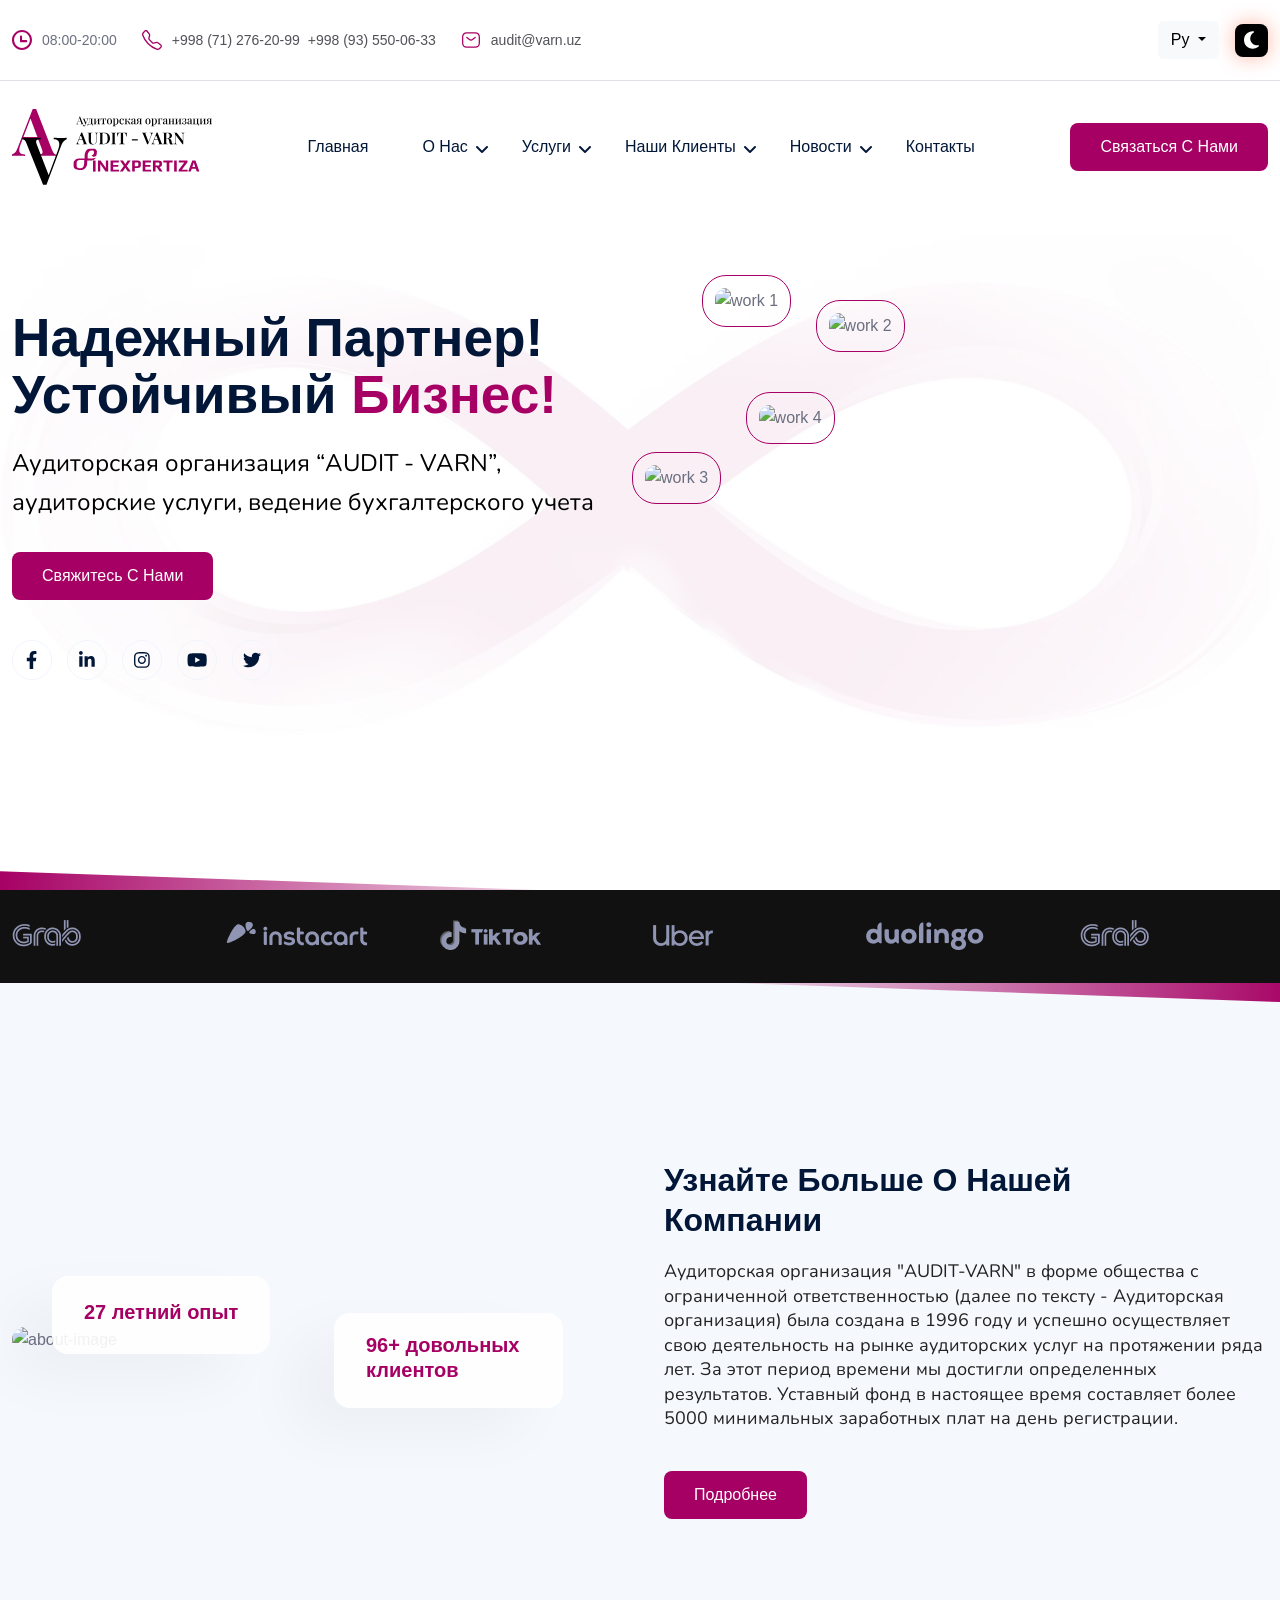
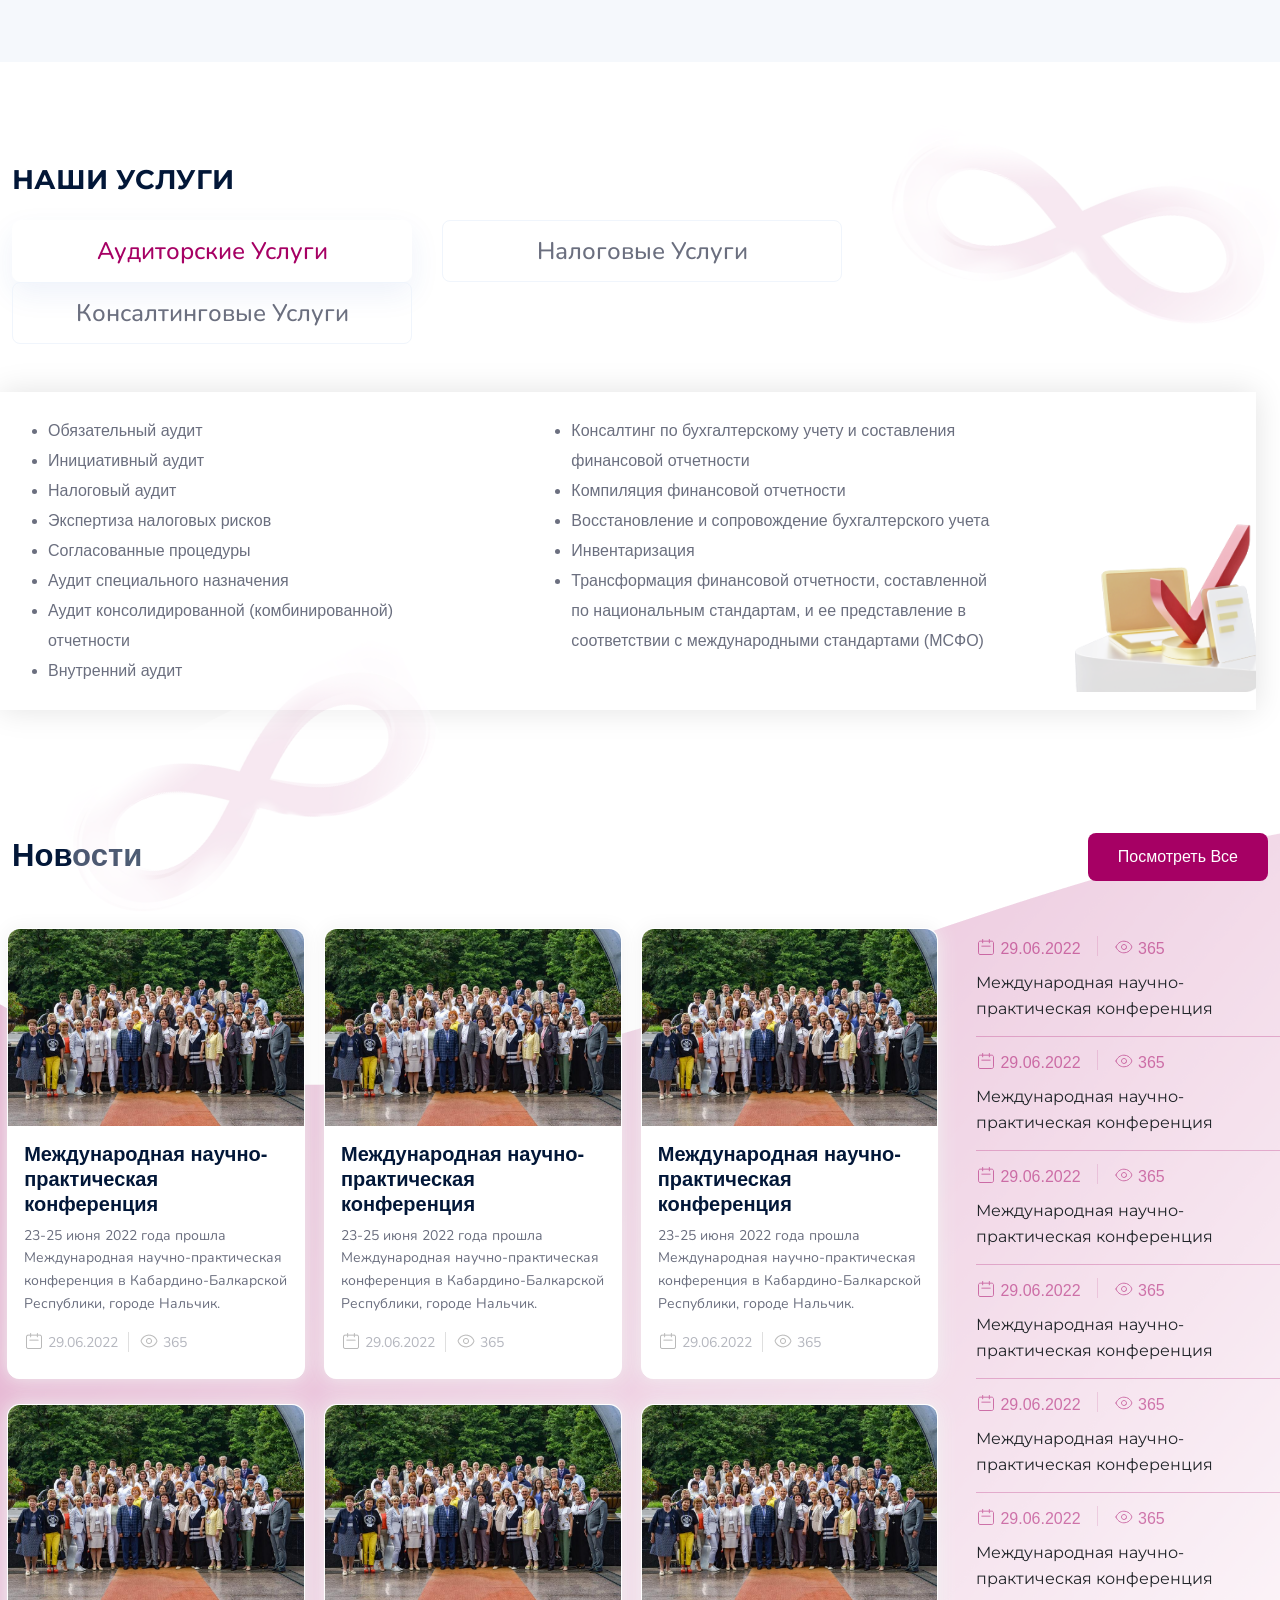
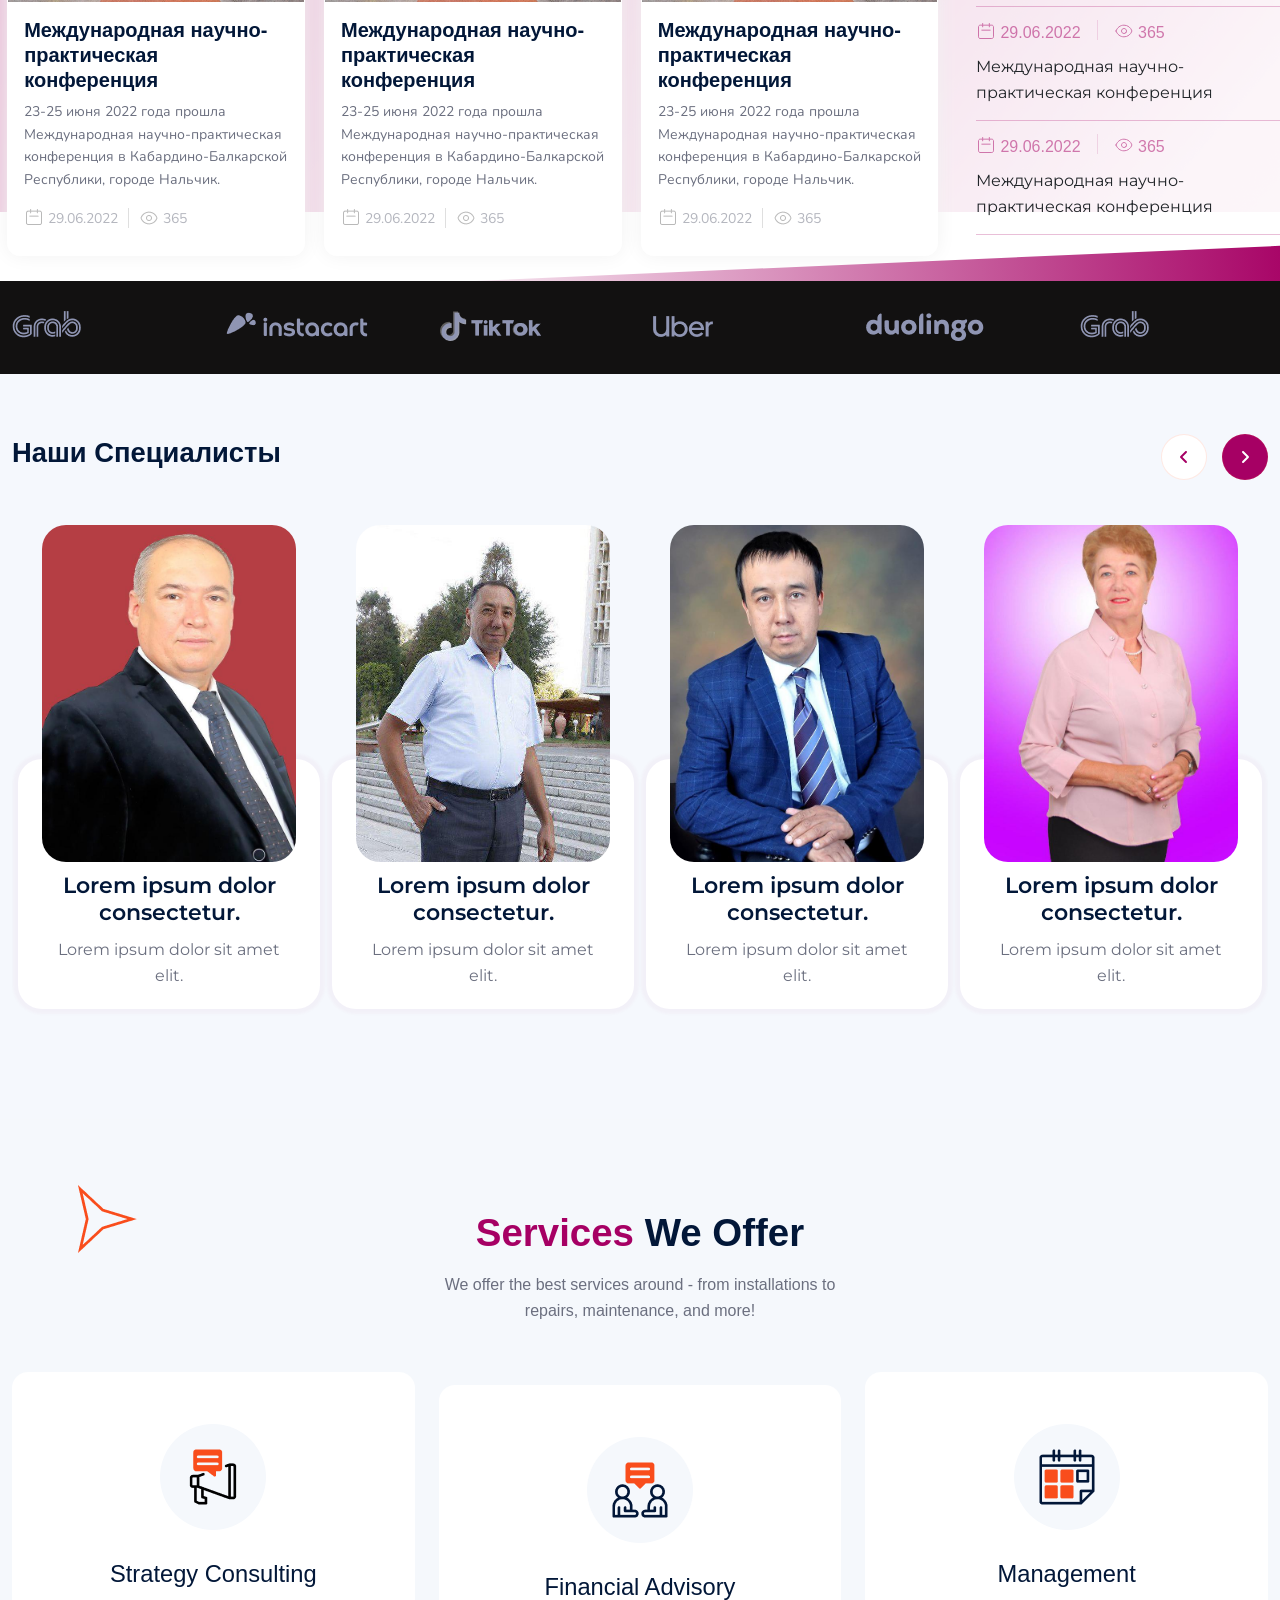
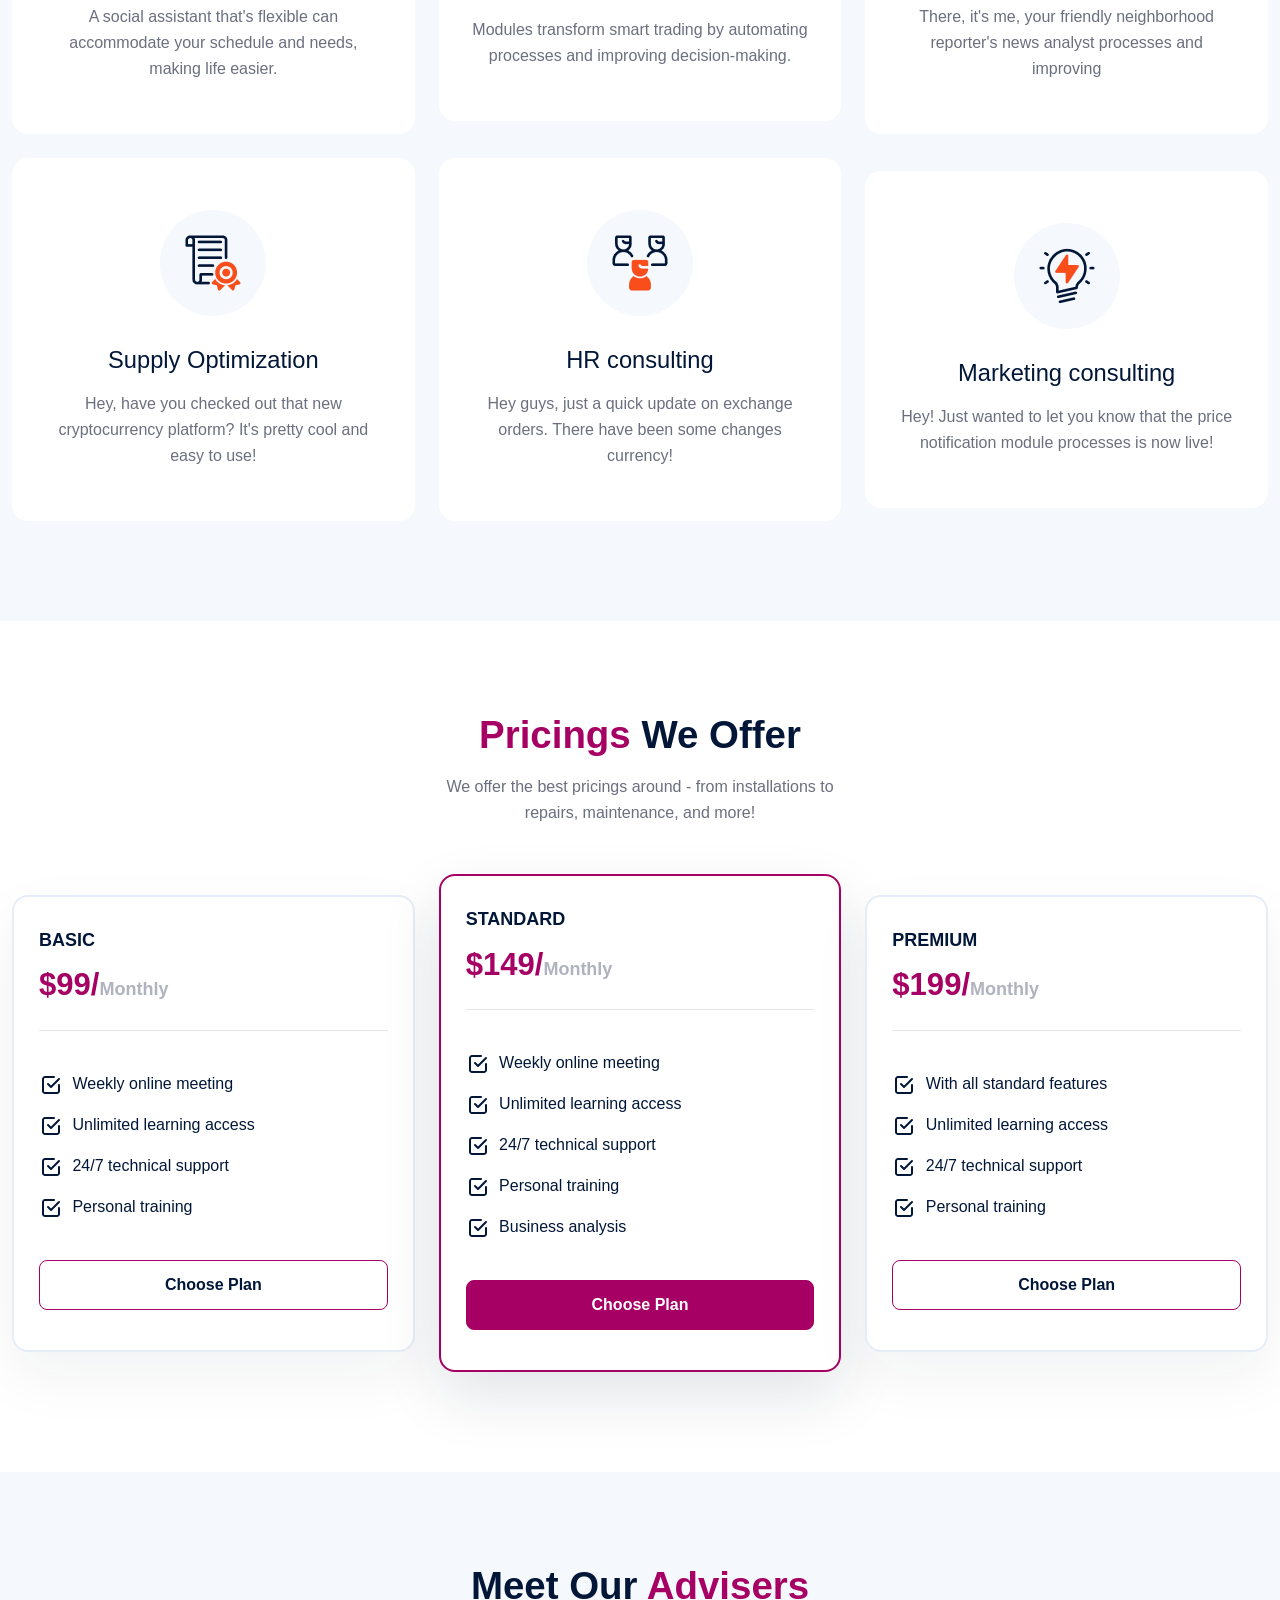
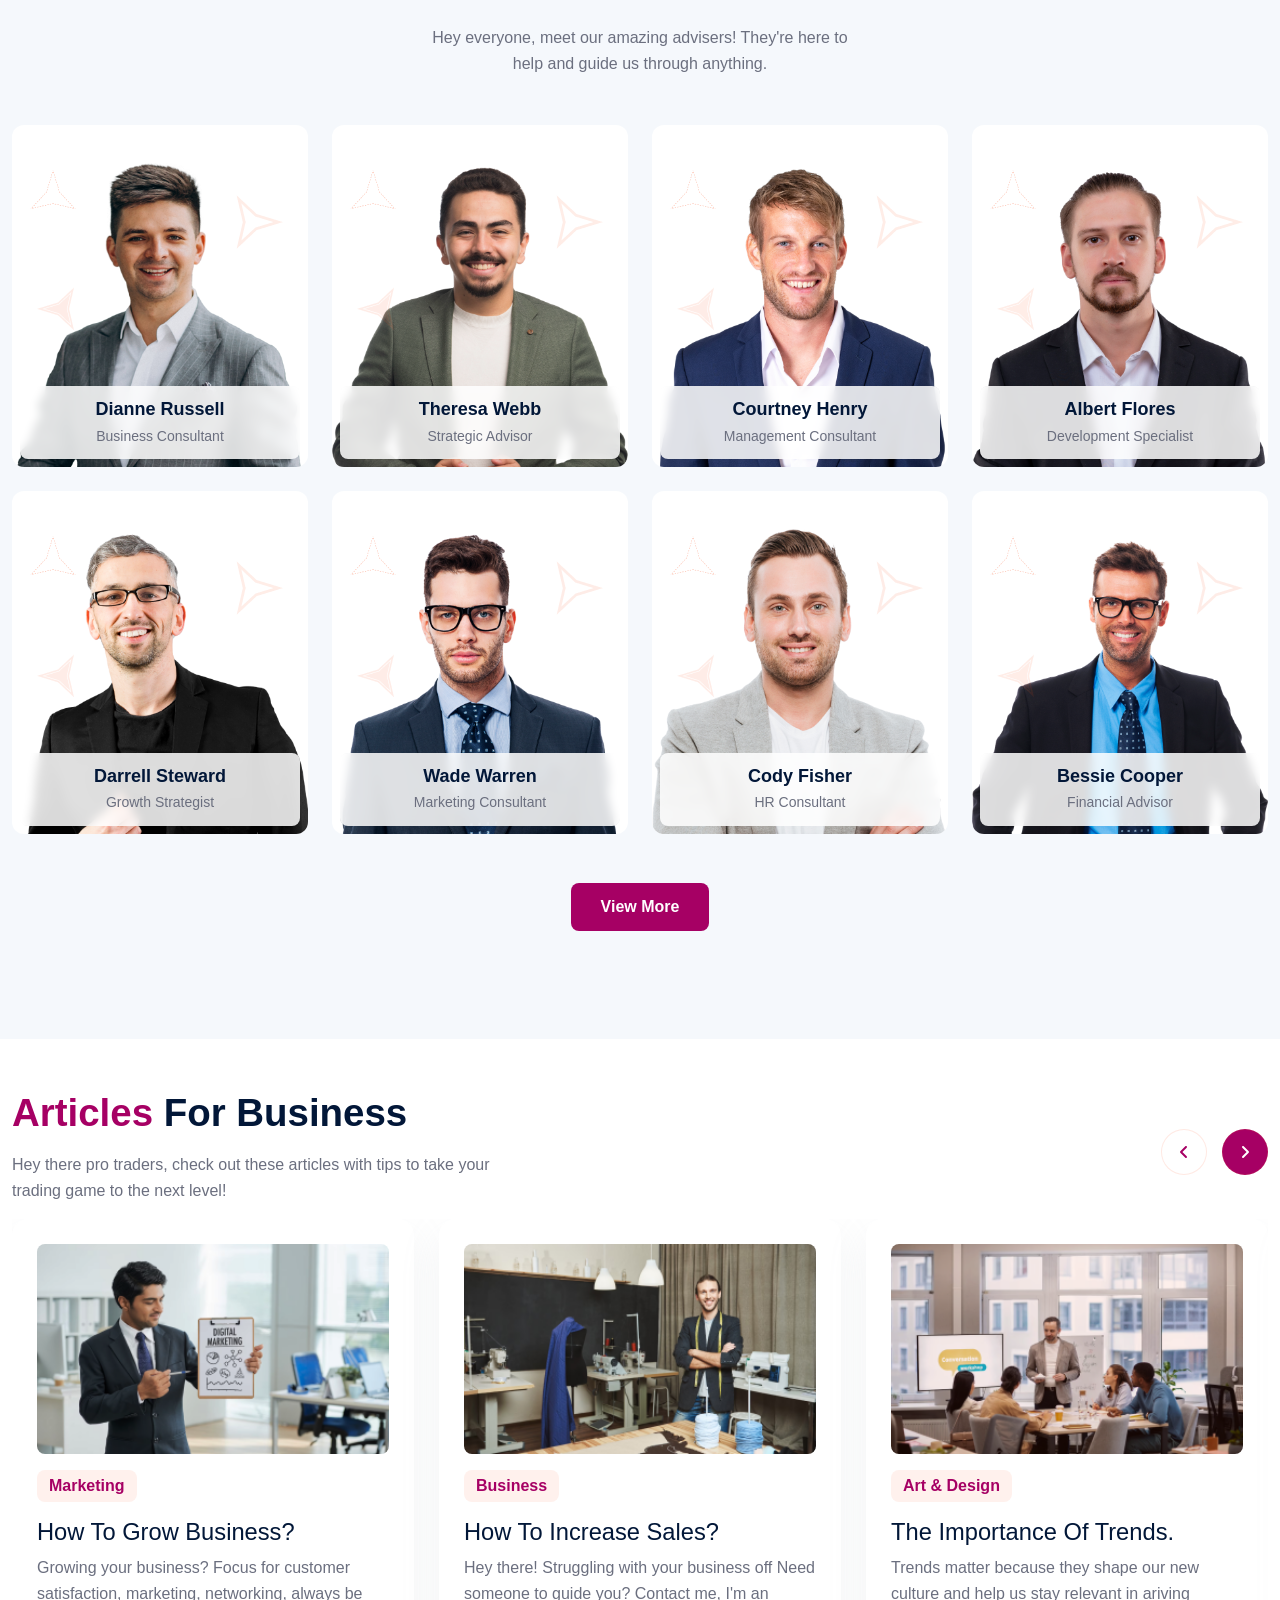
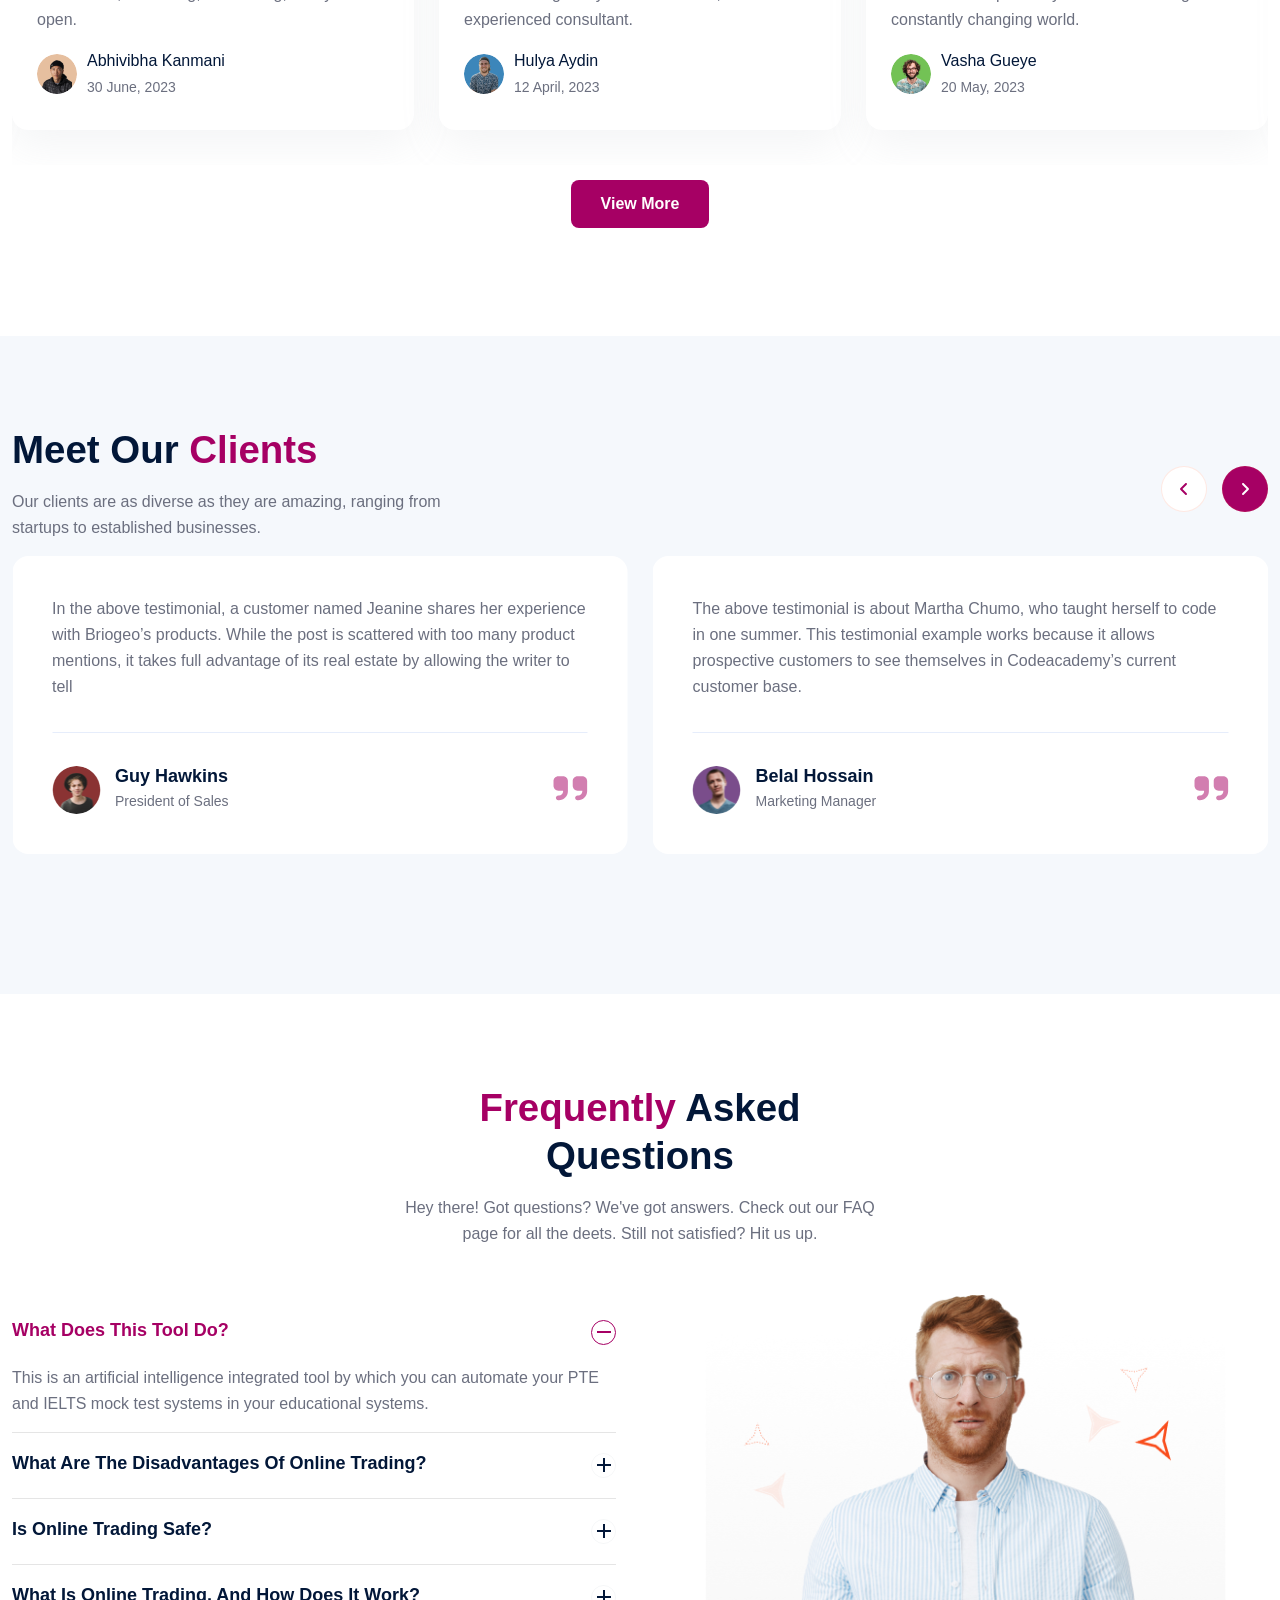
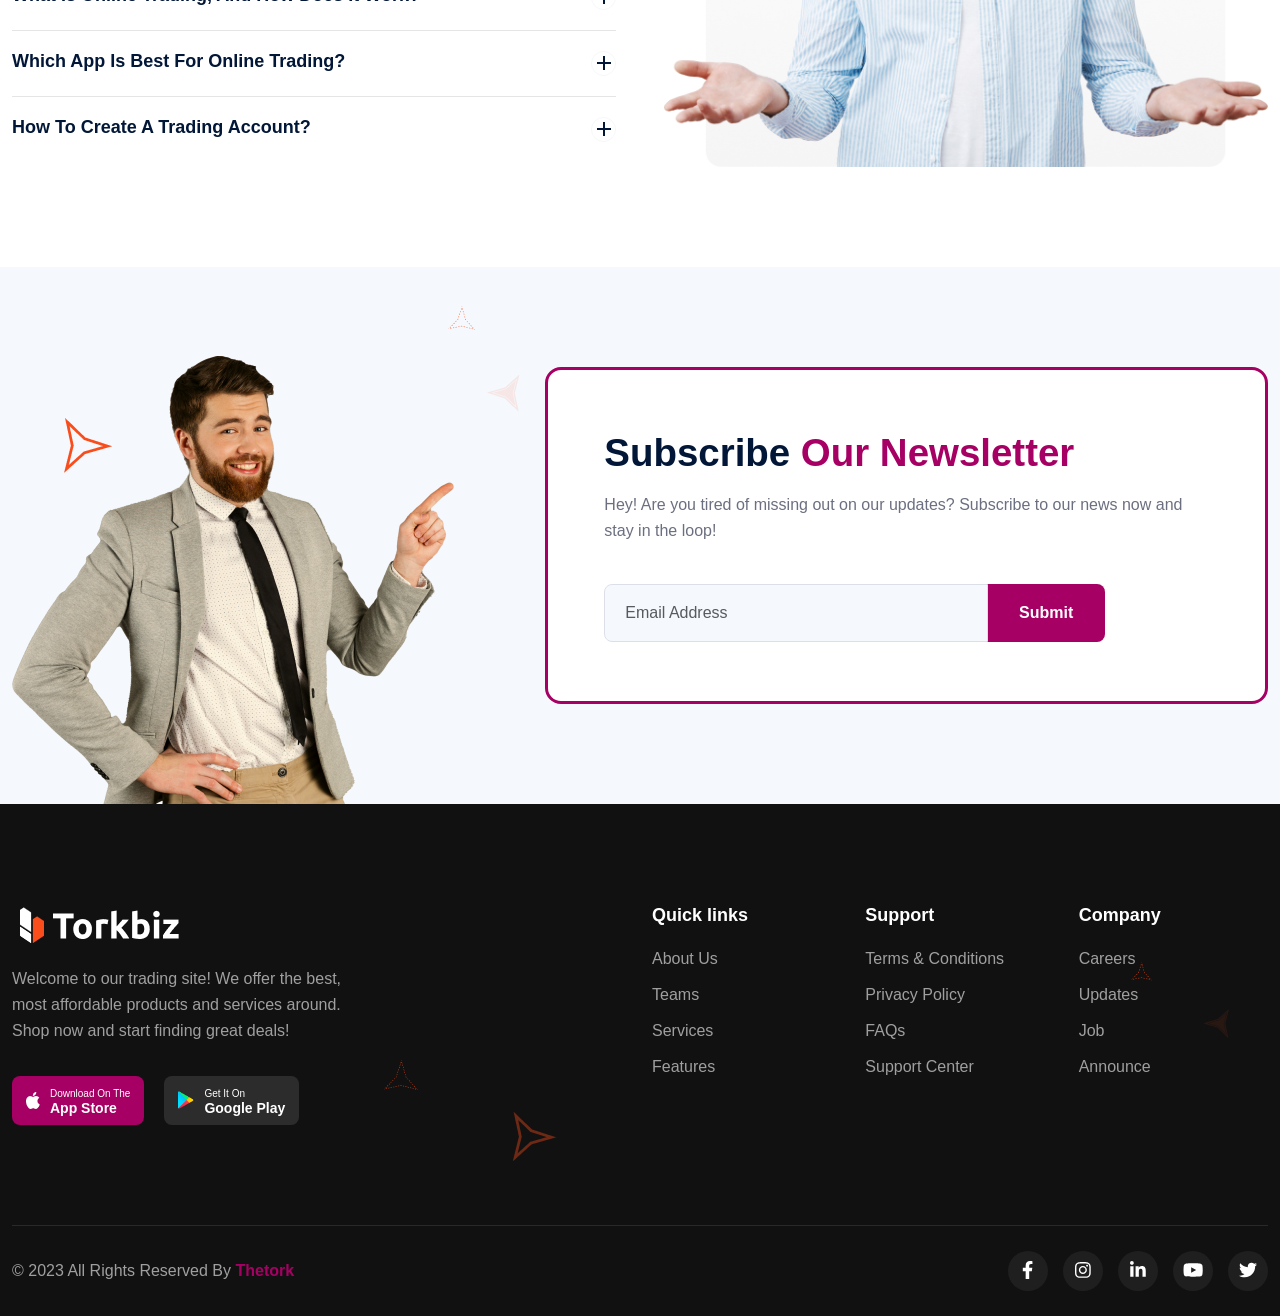
==== demos/html/torkbiz/index.html @ ded178e6 "experts fill" ====
<!DOCTYPE html>
<html lang="en" data-bs-theme="light">

<head>
  <title>Audit varn</title>
  <meta charset="UTF-8">
  <meta http-equiv="X-UA-Compatible" content="IE=edge">
  <meta name="viewport" content="width=device-width, initial-scale=1.0">

  <!-- Sites meta Data -->
  <meta name="application-name"
    content="Torkbiz - Professional Multipurpose HTML Template for Business Consulting & Financial Services">
  <meta name="author" content="thetork">
  <meta name="keywords" content="Torkbiz, corporate business, consultancy agencies">
  <meta name="description"
    content="Torkbiz provides a professional online platform to showcase your products, services, and expertise.
      From captivating visuals to seamless navigation, Torkbiz ensures an engaging user experience that leaves a lasting impression.
      Whether you're looking to attract new clients, expand your reach, or establish your brand presence,
      Torkbiz is the perfect choice for crafting a modern business website that stands out in today's competitive landscape.">

  <!-- OG meta data -->
  <meta property="og:title"
    content="Torkbiz - Professional Multipurpose HTML Template for Business Consulting & Financial Services">
  <meta property="og:site_name" content=Torkbiz>
  <meta property="og:url" content="https://thetork.com/demos/html/torkbiz/">
  <meta property="og:description"
    content="Professional Multipurpose Corporate HTML Template for Business Consulting & Financial Service that attract new clients, expand your reach, or establish your brand presence,
      Torkbiz is the perfect choice for crafting a modern business website that stands out in today's competitive landscape.">
  <meta property="og:type" content="website">
  <meta property="og:image" content="assets/images/og.png">

  <link rel="shortcut icon" href="assets/images/favicon.png" type="image/x-icon">

  <link rel="stylesheet" href="assets/css/bootstrap.min.css">
  <link rel="stylesheet" href="assets/css/aos.css">
  <link rel="stylesheet" href="assets/css/all.min.css">
  <link rel="stylesheet" href="assets/css/lightcase.css">
  <link rel="stylesheet" href="assets/css/swiper-bundle.min.css">

  <!-- main css for template -->
  <link rel="stylesheet" href="assets/css/style.css">
</head>

<div>

  <!-- ===============>> Preloader start here <<================= -->
  <div class="preloader">
    <img src="assets/images/logo/preloader.png" alt="preloader icon">
  </div>
  <!-- ===============>> Preloader end here <<================= -->

  <!-- ===============>> Header section start here <<================= -->
  <header>
    <nav class="navbar navbar-expand-lg nav-h">
      <div class="container d-flex justify-content-between align-items-center">
        <div class="d-flex align-items-center">
          <svg version="1.1" id="Capa_1" xmlns="http://www.w3.org/2000/svg" xmlns:xlink="http://www.w3.org/1999/xlink"
            viewBox="0 0 142.447 142.447" xml:space="preserve">
            <g>
              <path d="M71.224,0C31.951,0,0,31.951,0,71.224s31.951,71.224,71.224,71.224s71.224-31.951,71.224-71.224
                            S110.496,0,71.224,0z M71.224,127.447C40.222,127.447,15,102.226,15,71.224S40.222,15,71.224,15s56.224,25.222,56.224,56.224
                            S102.226,127.447,71.224,127.447z" />
              <path d="M100.923,72.016H71.724V46.724c0-4.143-3.357-7.5-7.5-7.5s-7.5,3.357-7.5,7.5v32.792
                        c0,4.143,3.357,7.5,7.5,7.5h36.699c4.143,0,7.5-3.357,7.5-7.5S105.065,72.016,100.923,72.016z" />
            </g>
          </svg>
          <p>08:00-20:00</p>
          <svg xmlns="http://www.w3.org/2000/svg" class="bi bi-telephone" viewBox="0 0 16 16">
            <path
              d="M3.654 1.328a.678.678 0 0 0-1.015-.063L1.605 2.3c-.483.484-.661 1.169-.45 1.77a17.6 17.6 0 0 0 4.168 6.608 17.6 17.6 0 0 0 6.608 4.168c.601.211 1.286.033 1.77-.45l1.034-1.034a.678.678 0 0 0-.063-1.015l-2.307-1.794a.68.68 0 0 0-.58-.122l-2.19.547a1.75 1.75 0 0 1-1.657-.459L5.482 8.062a1.75 1.75 0 0 1-.46-1.657l.548-2.19a.68.68 0 0 0-.122-.58zM1.884.511a1.745 1.745 0 0 1 2.612.163L6.29 2.98c.329.423.445.974.315 1.494l-.547 2.19a.68.68 0 0 0 .178.643l2.457 2.457a.68.68 0 0 0 .644.178l2.189-.547a1.75 1.75 0 0 1 1.494.315l2.306 1.794c.829.645.905 1.87.163 2.611l-1.034 1.034c-.74.74-1.846 1.065-2.877.702a18.6 18.6 0 0 1-7.01-4.42 18.6 18.6 0 0 1-4.42-7.009c-.362-1.03-.037-2.137.703-2.877z" />
          </svg>
          <p><a href="tel:+998712762099">+998 (71) 276-20-99</a><a href="tel:+998935500633" class="ms-2">+998
              (93) 550-06-33</a></p>
          <svg viewBox="0 0 24 24" fill="none" xmlns="http://www.w3.org/2000/svg">
            <path
              d="M17 21.25H7C3.35 21.25 1.25 19.15 1.25 15.5V8.50003C1.25 4.85003 3.35 2.75003 7 2.75003H17C20.65 2.75003 22.75 4.85003 22.75 8.50003V15.5C22.75 19.15 20.65 21.25 17 21.25ZM7 4.25003C4.14 4.25003 2.75 5.64003 2.75 8.50003V15.5C2.75 18.36 4.14 19.75 7 19.75H17C19.86 19.75 21.25 18.36 21.25 15.5V8.50003C21.25 5.64003 19.86 4.25003 17 4.25003H7Z"
              fill="#A60064" />
            <path
              d="M11.9998 12.87C11.1598 12.87 10.3098 12.61 9.65978 12.08L6.52978 9.57997C6.20978 9.31997 6.14978 8.84997 6.40978 8.52997C6.66978 8.20997 7.13978 8.14997 7.45978 8.40997L10.5898 10.91C11.3498 11.52 12.6398 11.52 13.3998 10.91L16.5298 8.40997C16.8498 8.14997 17.3298 8.19997 17.5798 8.52997C17.8398 8.84997 17.7898 9.32997 17.4598 9.57997L14.3298 12.08C13.6898 12.61 12.8398 12.87 11.9998 12.87Z"
              fill="#A60064" />
          </svg>
          <p><a href="mailto:audit@varn.uz">audit@varn.uz</a></p>
        </div>
        <div class="d-flex align-items-center">
          <div class="dropdown">
            <button class="btn btn-light dropdown-toggle" type="button" data-bs-toggle="dropdown" aria-expanded="false">
              Ру
            </button>
            <ul class="dropdown-menu custom-dropdown">
              <li><button class="dropdown-item" type="button">Ру</button></li>
              <li><button class="dropdown-item" type="button">En</button></li>
            </ul>
          </div>
          <div class="lightdark-switch ms-3">
            <span class="dark-btn p-0 border-0" id="btnSwitch" style="width: 33px; height: 33px;"><img
                src="assets/images/icon/moon.svg" alt="lightdark-switch" class="swtich-icon"></span>
          </div>
        </div>
      </div>
    </nav>
  </header>
  <!-- ===============>> Header section end here <<================= -->

  <!-- ===============>> Banner section start here <<================= -->
  <section class="banner bg--cover bg-color-3" style="height: 90vh;">
    <section style="background-color: rgba(255, 255, 255, 0.8); height: 90vh;">
      <!-- ===============>> Header section start here <<================= -->
      <header class="header-section bg-color-3">
        <div class="header-bottom">
          <div class="container border-top">
            <div class="header-wrapper">
              <div class="logo">
                <a href="index.html">
                  <img class="dark" src="assets/images/logo/logo.svg" alt="logo">
                </a>
              </div>
              <div class="menu-area">
                <ul class="menu menu--style1">
                  <li>
                    <a href="#0"> Главная </a>
                  </li>
                  <li>
                    <a href="#">О нас</a>
                    <ul class="submenu">
                      <li><a href="about.html">О компании</a></li>
                      <li><a href="price.html">Наши специалисты</a></li>
                      <li><a href="team.html">Сотрудничество</a></li>
                      <li><a href="team.html">Галерея</a></li>
                    </ul>
                  </li>
                  <li>
                    <a href="#">Услуги</a>
                    <ul class="submenu">
                      <li><a href="services.html">Аудиторские услуги</a></li>
                      <li><a href="service-details.html">Налоговые услуги</a></li>
                      <li><a href="service-details.html">Консалтинговые услуги</a></li>
                    </ul>
                  </li>
                  <li>
                    <a href="#">Наши клиенты</a>
                    <ul class="submenu">
                      <li><a href="blogs.html">Клиенты</a></li>
                      <li><a href="blog-sidebar.html">Заключения</a></li>
                      <li><a href="blog-details.html">Информация о проведенных аудиторских проверках</a></li>
                    </ul>
                  </li>
                  <li>
                    <a href="#">Новости</a>
                    <ul class="submenu">
                      <li><a href="services.html">Новости в законодательстве</a></li>
                      <li><a href="service-details.html">Новости компании</a></li>
                    </ul>
                  </li>
                  <li>
                    <a href="contact.html">Контакты</a>
                  </li>
                </ul>

              </div>
              <div class="header-action">
                <div class="menu-area">
                  <div class="header-btn">
                    <a href="signup.html" class="trk-btn trk-btn--border trk-btn--primary1">
                      <span style="font-weight: 500;">Связаться с нами</span>
                    </a>
                  </div>

                  <!-- toggle icons -->
                  <div class="header-bar d-lg-none header-bar--style1">
                    <span></span>
                    <span></span>
                    <span></span>
                  </div>
                </div>
              </div>
            </div>
          </div>
        </div>
      </header>
      <!-- ===============>> Header section end here <<================= -->
      <div class="container pt-5">
        <div class="banner__wrapper">
          <div class="row gy-5 gx-4">
            <div class="col-lg-6 col-md-6">
              <div class="banner__content mt-50" data-aos="fade-right" data-aos-duration="1000">
                <h1 class="banner__content-heading">Надежный партнер! Устойчивый <span
                    style="color: var(--brand-color);">бизнес!</span></h1>
                <p class="banner__content-moto">Аудиторская организация “AUDIT - VARN”, аудиторские услуги, ведение
                  бухгалтерского учета</p>
                <div class="banner__content-btngroup">
                  <a href="signin.html" class="trk-btn trk-btn--border trk-btn--primary1 trk-btn--arrow">
                    Свяжитесь с нами
                  </a>
                </div>
                <div class="banner__content-social">
                  <ul class="social">
                    <li class="social__item">
                      <a href="#" class="social__link social__link--style1"><i class="fab fa-facebook-f"></i></a>
                    </li>
                    <li class="social__item">
                      <a href="#" class="social__link social__link--style1"><i class="fab fa-linkedin-in"></i></a>
                    </li>
                    <li class="social__item">
                      <a href="#" class="social__link social__link--style1"><i class="fab fa-instagram"></i></a>
                    </li>
                    <li class="social__item">
                      <a href="#" class="social__link social__link--style1"><i class="fab fa-youtube"></i></a>
                    </li>
                    <li class="social__item">
                      <a href="signin.html" class="social__link social__link--style1"><i class="fab fa-twitter"></i></a>
                    </li>
                  </ul>
                </div>
              </div>
            </div>
            <div class="col-lg-6 col-md-6">
              <div class=" banner-images d-flex flex-column">
                <div>
                  <img src="assets/images/bg/image.png" alt="work 1">
                  <img src="assets/images/bg/image2.png" alt="work 2">
                </div>
                <div>
                  <img src="assets/images/bg/image3.png" alt="work 3">
                  <img src="assets/images/bg/image4.png" alt="work 4">
                </div>
              </div>
            </div>
          </div>
        </div>
      </div>
    </section>
  </section>
  <!-- ===============>> Banner section end here <<================= -->

  <!-- ===============>> partner section start here <<================= -->
  <div class="partner partner--gradient">
    <div class="container">
      <div class="partner__wrapper">
        <div class="partner__slider swiper">
          <div class="swiper-wrapper">
            <div class="swiper-slide">
              <div class="partner__item">
                <div class="partner__item-inner">
                  <img src="assets/images/partner/light/1.png" alt="partner logo">
                </div>
              </div>
            </div>
            <div class="swiper-slide">
              <div class="partner__item">
                <div class="partner__item-inner">
                  <img src="assets/images/partner/light/2.png" alt="partner logo">
                </div>
              </div>
            </div>
            <div class="swiper-slide">
              <div class="partner__item">
                <div class="partner__item-inner">
                  <img src="assets/images/partner/light/3.png" alt="partner logo">
                </div>
              </div>
            </div>
            <div class="swiper-slide">
              <div class="partner__item">
                <div class="partner__item-inner">
                  <img src="assets/images/partner/light/4.png" alt="partner logo">
                </div>
              </div>
            </div>
            <div class="swiper-slide">
              <div class="partner__item">
                <div class="partner__item-inner">
                  <img src="assets/images/partner/light/5.png" alt="partner logo">
                </div>
              </div>
            </div>
          </div>
        </div>
      </div>
    </div>
  </div>
  <!-- ===============>> partner section end here <<================= -->

  <!-- ===============>> About section start here <<================= -->
  <section class="about about--style1 bg-color-2">
    <div class="container">
      <div class="about__wrapper">
        <div class="row g-5 align-items-center">
          <div class="col-lg-6">
            <div class="about__thumb" data-aos="fade-right" data-aos-duration="800">
              <div class="about__thumb-inner">
                <div class="about__thumb-image floating-content">
                  <img class="dark" src="assets/images/bg/image5.png" alt="about-image">
                  <div class="floating-content__top-left">
                    <div class="floating-content__item">
                      <h3> <span class="purecounter" data-purecounter-start="0" data-purecounter-end="28">28</span>
                        летний опыт
                      </h3>
                    </div>
                  </div>
                  <div class="floating-content__bottom-right">
                    <div class="floating-content__item">
                      <h3 style="width: 165px;"> <span class="purecounter" data-purecounter-start="0"
                          data-purecounter-end="100">100</span>+ довольных клиентов
                      </h3>
                    </div>
                  </div>
                </div>
              </div>
            </div>
          </div>
          <div class="col-lg-6">
            <div class="about__content" data-aos="fade-left" data-aos-duration="800">
              <div class="about__content-inner">
                <div class="section-header section-header--max18 mb-1">
                  <h2 class="fs-2">Узнайте больше о нашей компании</h2>
                </div>
                <p class="mb-0">Аудиторская организация "AUDIT-VARN" в форме общества с ограниченной ответственностью
                  (далее по тексту - Аудиторская организация) была создана в 1996 году и успешно осуществляет свою
                  деятельность на рынке аудиторских услуг на протяжении ряда лет. За этот период времени мы достигли
                  определенных результатов. Уставный фонд в настоящее время составляет более 5000 минимальных заработных
                  плат на день регистрации.</p>
                <a href="about.html" class="trk-btn trk-btn--border trk-btn--primary1 mt-25 fw-normal">Подробнее</a>
              </div>
            </div>
          </div>
        </div>
      </div>
    </div>
  </section>
  <!-- ===============>> About section start here <<================= -->

  <!-- ===============>> feature section start here <<================= -->
  <section class="feature bg-color-4">
    <div class="container">
      <div class="feature__wrapper">
        <h4 class="font-montserrat mb-4">НАШИ УСЛУГИ</h4>
        <div class="row g-5 align-items-center justify-content-between">
          <div class="feature__content" data-aos="fade-right" data-aos-duration="800">
            <div class="feature__content-inner">
              <div class="feature__nav">
                <div class="nav nav--feature flex-row nav-pills justify-content-lg-start justify-content-sm-center"
                  id="feat-pills-tab" role="tablist" aria-orientation="horizontal">
                  <div class="nav-link active" id="feat-pills-one-tab" data-bs-toggle="pill"
                    data-bs-target="#feat-pills-one" role="tab" aria-controls="feat-pills-one" aria-selected="true">
                    <div class="feature__item">
                      <div class="feature__item-inner">
                        <div class="feature__item-content">
                          <h6>Аудиторские услуги</h6>
                        </div>
                      </div>
                    </div>
                  </div>
                  <div class="nav-link" id="feat-pills-two-tab" data-bs-toggle="pill" data-bs-target="#feat-pills-two"
                    role="tab" aria-controls="feat-pills-two" aria-selected="false">
                    <div class="feature__item">
                      <div class="feature__item-inner">
                        <div class="feature__item-content">
                          <h6>Налоговые услуги</h6>
                        </div>
                      </div>
                    </div>
                  </div>
                  <div class="nav-link" id="feat-pills-three-tab" data-bs-toggle="pill"
                    data-bs-target="#feat-pills-three" role="tab" aria-controls="feat-pills-three"
                    aria-selected="false">
                    <div class="feature__item">
                      <div class="feature__item-inner">
                        <div class="feature__item-content">
                          <h6>Консалтинговые услуги</h6>
                        </div>
                      </div>
                    </div>
                  </div>
                </div>
              </div>
            </div>
          </div>
          <div class="col-md-12 col-lg-12">
            <div class="feature__thumb" data-aos="fade-left" data-aos-duration="800">
              <div class="feature__thumb-inner">
                <div class="tab-content" id="feat-pills-tabContent">
                  <div class="tab-pane fade show active" id="feat-pills-one" role="tabpanel"
                    aria-labelledby="feat-pills-one-tab" tabindex="0">
                    <div class="row w-100 service_box">
                      <ul class="px-5 my-4 col-lg-5 col-sm-12">
                        <li>Обязательный аудит</li>
                        <li>Инициативный аудит</li>
                        <li>Налоговый аудит</li>
                        <li>Экспертиза налоговых рисков</li>
                        <li>Согласованные процедуры</li>
                        <li>Аудит специального назначения</li>
                        <li>Аудит консолидированной (комбинированной) отчетности</li>
                        <li>Внутренний аудит</li>
                      </ul>
                      <ul class="px-5 my-4 col-lg-5 col-sm-12">
                        <li>Консалтинг по бухгалтерскому учету и составления финансовой отчетности
                        </li>
                        <li>Компиляция финансовой отчетности</li>
                        <li>Восстановление и сопровождение бухгалтерского учета</li>
                        <li>Инвентаризация</li>
                        <li>Трансформация финансовой отчетности, составленной по национальным стандартам, и ее
                          представление в соответствии с международными стандартами (МСФО)</li>
                      </ul>
                      <div class="col-lg-2 d-sm-none d-lg-block"></div>
                    </div>
                  </div>
                  <div class="tab-pane fade" id="feat-pills-two" role="tabpanel" aria-labelledby="feat-pills-two-tab"
                    tabindex="0">
                    <div class="row w-100 service_box">
                      <ul class="px-5 my-4 col-lg-5 col-sm-12">
                        <li>Обязательный аудит</li>
                        <li>Инициативный аудит</li>
                        <li>Налоговый аудит</li>
                        <li>Экспертиза налоговых рисков</li>
                        <li>Согласованные процедуры</li>
                        <li>Аудит специального назначения</li>
                        <li>Аудит консолидированной (комбинированной) отчетности</li>
                        <li>Внутренний аудит</li>
                      </ul>
                      <ul class="px-5 my-4 col-lg-5 col-sm-12">
                        <li>Консалтинг по бухгалтерскому учету и составления финансовой отчетности
                        </li>
                        <li>Компиляция финансовой отчетности</li>
                        <li>Восстановление и сопровождение бухгалтерского учета</li>
                        <li>Инвентаризация</li>
                        <li>Трансформация финансовой отчетности, составленной по национальным стандартам, и ее
                          представление в соответствии с международными стандартами (МСФО)</li>
                      </ul>
                      <div class="col-lg-2 d-sm-none d-lg-block"></div>
                    </div>
                  </div>
                  <div class="tab-pane fade" id="feat-pills-three" role="tabpanel"
                    aria-labelledby="feat-pills-three-tab" tabindex="0">
                    <div class="row w-100 service_box">
                      <ul class="px-5 my-4 col-lg-5 col-sm-12">
                        <li>Обязательный аудит</li>
                        <li>Инициативный аудит</li>
                        <li>Налоговый аудит</li>
                        <li>Экспертиза налоговых рисков</li>
                        <li>Согласованные процедуры</li>
                        <li>Аудит специального назначения</li>
                        <li>Аудит консолидированной (комбинированной) отчетности</li>
                        <li>Внутренний аудит</li>
                      </ul>
                      <ul class="px-5 my-4 col-lg-5 col-sm-12">
                        <li>Консалтинг по бухгалтерскому учету и составления финансовой отчетности
                        </li>
                        <li>Компиляция финансовой отчетности</li>
                        <li>Восстановление и сопровождение бухгалтерского учета</li>
                        <li>Инвентаризация</li>
                        <li>Трансформация финансовой отчетности, составленной по национальным стандартам, и ее
                          представление в соответствии с международными стандартами (МСФО)</li>
                      </ul>
                      <div class="col-lg-2 d-sm-none d-lg-block"></div>
                    </div>
                  </div>
                </div>
              </div>
            </div>
          </div>
        </div>
      </div>
    </div>
    <div class="service_bg service_bg-1"></div>
    <div class="service_bg service_bg-2"></div>
    <div class="container mt-5 pt-75">
      <a href="about.html" class="trk-btn trk-btn--border trk-btn--primary1 fw-normal float-end">Посмотреть все</a>
      <h3 class="py-1 m-0">Новости</h3>
      <div class="row flex-nowrap mt-5">
        <div class="col-9 row news_box">
          <div class="card">
            <img src="assets/images/news/image.png" class="card-img-top" alt="news">
            <div class="card-body">
              <h5 class="fs-5">Международная научно-практическая конференция</h5>
              <p>23-25 июня 2022 года прошла Международная научно-практическая конференция в
                Кабардино-Балкарской Республики, городе Нальчик.</p>
              <div class="opacity-50 d-flex align-items-center flex-row my-2">
                <span><img src="assets/images/news/calendar.png" alt="Calendar" style="margin-top: -5px;">
                  29.06.2022</span>
                <span class="vr"></span>
                <span><img src="assets/images/news/eye.png" alt="eye" style="margin-top: -4px;"> 365</span>
              </div>
            </div>
          </div>
          <div class="card">
            <img src="assets/images/news/image.png" class="card-img-top" alt="news">
            <div class="card-body">
              <h5 class="fs-5">Международная научно-практическая конференция</h5>
              <p>23-25 июня 2022 года прошла Международная научно-практическая конференция в
                Кабардино-Балкарской Республики, городе Нальчик.</p>
              <div class="opacity-50 d-flex align-items-center flex-row my-2">
                <span><img src="assets/images/news/calendar.png" alt="Calendar" style="margin-top: -5px;">
                  29.06.2022</span>
                <span class="vr"></span>
                <span><img src="assets/images/news/eye.png" alt="eye" style="margin-top: -4px;"> 365</span>
              </div>
            </div>
          </div>
          <div class="card">
            <img src="assets/images/news/image.png" class="card-img-top" alt="news">
            <div class="card-body">
              <h5 class="fs-5">Международная научно-практическая конференция</h5>
              <p>23-25 июня 2022 года прошла Международная научно-практическая конференция в
                Кабардино-Балкарской Республики, городе Нальчик.</p>
              <div class="opacity-50 d-flex align-items-center flex-row my-2">
                <span><img src="assets/images/news/calendar.png" alt="Calendar" style="margin-top: -5px;">
                  29.06.2022</span>
                <span class="vr"></span>
                <span><img src="assets/images/news/eye.png" alt="eye" style="margin-top: -4px;"> 365</span>
              </div>
            </div>
          </div>
          <div class="card">
            <img src="assets/images/news/image.png" class="card-img-top" alt="news">
            <div class="card-body">
              <h5 class="fs-5">Международная научно-практическая конференция</h5>
              <p>23-25 июня 2022 года прошла Международная научно-практическая конференция в
                Кабардино-Балкарской Республики, городе Нальчик.</p>
              <div class="opacity-50 d-flex align-items-center flex-row my-2">
                <span><img src="assets/images/news/calendar.png" alt="Calendar" style="margin-top: -5px;">
                  29.06.2022</span>
                <span class="vr"></span>
                <span><img src="assets/images/news/eye.png" alt="eye" style="margin-top: -4px;"> 365</span>
              </div>
            </div>
          </div>
          <div class="card">
            <img src="assets/images/news/image.png" class="card-img-top" alt="news">
            <div class="card-body">
              <h5 class="fs-5">Международная научно-практическая конференция</h5>
              <p>23-25 июня 2022 года прошла Международная научно-практическая конференция в
                Кабардино-Балкарской Республики, городе Нальчик.</p>
              <div class="opacity-50 d-flex align-items-center flex-row my-2">
                <span><img src="assets/images/news/calendar.png" alt="Calendar" style="margin-top: -5px;">
                  29.06.2022</span>
                <span class="vr"></span>
                <span><img src="assets/images/news/eye.png" alt="eye" style="margin-top: -4px;"> 365</span>
              </div>
            </div>
          </div>
          <div class="card">
            <img src="assets/images/news/image.png" class="card-img-top" alt="news">
            <div class="card-body">
              <h5 class="fs-5">Международная научно-практическая конференция</h5>
              <p>23-25 июня 2022 года прошла Международная научно-практическая конференция в
                Кабардино-Балкарской Республики, городе Нальчик.</p>
              <div class="opacity-50 d-flex align-items-center flex-row my-2">
                <span><img src="assets/images/news/calendar.png" alt="Calendar" style="margin-top: -5px;">
                  29.06.2022</span>
                <span class="vr"></span>
                <span><img src="assets/images/news/eye.png" alt="eye" style="margin-top: -4px;"> 365</span>
              </div>
            </div>
          </div>
        </div>
        <div class="col-4">
          <div class="ps-4 ms-3">
            <div class="opacity-50 d-flex align-items-center flex-row my-2">
              <span>
                <svg style="margin-top: -5px;" width="20" viewBox="0 0 20 20" xmlns="http://www.w3.org/2000/svg">
                  <path
                    d="M6.66667 5.83333V2.5M13.3333 5.83333V2.5M5.83333 9.16667H14.1667M4.16667 17.5H15.8333C16.2754 17.5 16.6993 17.3244 17.0118 17.0118C17.3244 16.6993 17.5 16.2754 17.5 15.8333V5.83333C17.5 5.39131 17.3244 4.96738 17.0118 4.65482C16.6993 4.34226 16.2754 4.16667 15.8333 4.16667H4.16667C3.72464 4.16667 3.30072 4.34226 2.98816 4.65482C2.67559 4.96738 2.5 5.39131 2.5 5.83333V15.8333C2.5 16.2754 2.67559 16.6993 2.98816 17.0118C3.30072 17.3244 3.72464 17.5 4.16667 17.5Z"
                    stroke="var(--brand-color)" stroke-linecap="round" stroke-linejoin="round" />
                </svg>
                29.06.2022</span>
              <span class="vr mx-3" style="background-color: var(--brand-color);"></span>
              <span>
                <svg style="margin-top: -5px;" width="20" viewBox="0 0 20 20" fill="none"
                  xmlns="http://www.w3.org/2000/svg">
                  <path
                    d="M11.7678 11.7678C12.2366 11.2989 12.5 10.663 12.5 10C12.5 9.33696 12.2366 8.70107 11.7678 8.23223C11.2989 7.76339 10.663 7.5 10 7.5C9.33696 7.5 8.70107 7.76339 8.23223 8.23223C7.76339 8.70107 7.5 9.33696 7.5 10C7.5 10.663 7.76339 11.2989 8.23223 11.7678C8.70107 12.2366 9.33696 12.5 10 12.5C10.663 12.5 11.2989 12.2366 11.7678 11.7678Z"
                    stroke="var(--brand-color)" stroke-linecap="round" stroke-linejoin="round" />
                  <path
                    d="M2.04688 9.99984C3.10854 6.619 6.26771 4.1665 9.99854 4.1665C13.7302 4.1665 16.8885 6.619 17.9502 9.99984C16.8885 13.3807 13.7302 15.8332 9.99854 15.8332C6.26771 15.8332 3.10854 13.3807 2.04688 9.99984Z"
                    stroke="var(--brand-color)" stroke-linecap="round" stroke-linejoin="round" />
                </svg>
                365</span>
            </div>
            <p class="w-75 font-montserrat text-dark">Международная научно-практическая конференция</p>
            <hr style="border-color: var(--brand-color);">
          </div>
          <div class="ps-4 ms-3">
            <div class="opacity-50 d-flex align-items-center flex-row my-2">
              <span>
                <svg style="margin-top: -5px;" width="20" viewBox="0 0 20 20" xmlns="http://www.w3.org/2000/svg">
                  <path
                    d="M6.66667 5.83333V2.5M13.3333 5.83333V2.5M5.83333 9.16667H14.1667M4.16667 17.5H15.8333C16.2754 17.5 16.6993 17.3244 17.0118 17.0118C17.3244 16.6993 17.5 16.2754 17.5 15.8333V5.83333C17.5 5.39131 17.3244 4.96738 17.0118 4.65482C16.6993 4.34226 16.2754 4.16667 15.8333 4.16667H4.16667C3.72464 4.16667 3.30072 4.34226 2.98816 4.65482C2.67559 4.96738 2.5 5.39131 2.5 5.83333V15.8333C2.5 16.2754 2.67559 16.6993 2.98816 17.0118C3.30072 17.3244 3.72464 17.5 4.16667 17.5Z"
                    stroke="var(--brand-color)" stroke-linecap="round" stroke-linejoin="round" />
                </svg>
                29.06.2022</span>
              <span class="vr mx-3" style="background-color: var(--brand-color);"></span>
              <span>
                <svg style="margin-top: -5px;" width="20" viewBox="0 0 20 20" fill="none"
                  xmlns="http://www.w3.org/2000/svg">
                  <path
                    d="M11.7678 11.7678C12.2366 11.2989 12.5 10.663 12.5 10C12.5 9.33696 12.2366 8.70107 11.7678 8.23223C11.2989 7.76339 10.663 7.5 10 7.5C9.33696 7.5 8.70107 7.76339 8.23223 8.23223C7.76339 8.70107 7.5 9.33696 7.5 10C7.5 10.663 7.76339 11.2989 8.23223 11.7678C8.70107 12.2366 9.33696 12.5 10 12.5C10.663 12.5 11.2989 12.2366 11.7678 11.7678Z"
                    stroke="var(--brand-color)" stroke-linecap="round" stroke-linejoin="round" />
                  <path
                    d="M2.04688 9.99984C3.10854 6.619 6.26771 4.1665 9.99854 4.1665C13.7302 4.1665 16.8885 6.619 17.9502 9.99984C16.8885 13.3807 13.7302 15.8332 9.99854 15.8332C6.26771 15.8332 3.10854 13.3807 2.04688 9.99984Z"
                    stroke="var(--brand-color)" stroke-linecap="round" stroke-linejoin="round" />
                </svg>
                365</span>
            </div>
            <p class="w-75 font-montserrat text-dark">Международная научно-практическая конференция</p>
            <hr style="border-color: var(--brand-color);">
          </div>
          <div class="ps-4 ms-3">
            <div class="opacity-50 d-flex align-items-center flex-row my-2">
              <span>
                <svg style="margin-top: -5px;" width="20" viewBox="0 0 20 20" xmlns="http://www.w3.org/2000/svg">
                  <path
                    d="M6.66667 5.83333V2.5M13.3333 5.83333V2.5M5.83333 9.16667H14.1667M4.16667 17.5H15.8333C16.2754 17.5 16.6993 17.3244 17.0118 17.0118C17.3244 16.6993 17.5 16.2754 17.5 15.8333V5.83333C17.5 5.39131 17.3244 4.96738 17.0118 4.65482C16.6993 4.34226 16.2754 4.16667 15.8333 4.16667H4.16667C3.72464 4.16667 3.30072 4.34226 2.98816 4.65482C2.67559 4.96738 2.5 5.39131 2.5 5.83333V15.8333C2.5 16.2754 2.67559 16.6993 2.98816 17.0118C3.30072 17.3244 3.72464 17.5 4.16667 17.5Z"
                    stroke="var(--brand-color)" stroke-linecap="round" stroke-linejoin="round" />
                </svg>
                29.06.2022</span>
              <span class="vr mx-3" style="background-color: var(--brand-color);"></span>
              <span>
                <svg style="margin-top: -5px;" width="20" viewBox="0 0 20 20" fill="none"
                  xmlns="http://www.w3.org/2000/svg">
                  <path
                    d="M11.7678 11.7678C12.2366 11.2989 12.5 10.663 12.5 10C12.5 9.33696 12.2366 8.70107 11.7678 8.23223C11.2989 7.76339 10.663 7.5 10 7.5C9.33696 7.5 8.70107 7.76339 8.23223 8.23223C7.76339 8.70107 7.5 9.33696 7.5 10C7.5 10.663 7.76339 11.2989 8.23223 11.7678C8.70107 12.2366 9.33696 12.5 10 12.5C10.663 12.5 11.2989 12.2366 11.7678 11.7678Z"
                    stroke="var(--brand-color)" stroke-linecap="round" stroke-linejoin="round" />
                  <path
                    d="M2.04688 9.99984C3.10854 6.619 6.26771 4.1665 9.99854 4.1665C13.7302 4.1665 16.8885 6.619 17.9502 9.99984C16.8885 13.3807 13.7302 15.8332 9.99854 15.8332C6.26771 15.8332 3.10854 13.3807 2.04688 9.99984Z"
                    stroke="var(--brand-color)" stroke-linecap="round" stroke-linejoin="round" />
                </svg>
                365</span>
            </div>
            <p class="w-75 font-montserrat text-dark">Международная научно-практическая конференция</p>
            <hr style="border-color: var(--brand-color);">
          </div>
          <div class="ps-4 ms-3">
            <div class="opacity-50 d-flex align-items-center flex-row my-2">
              <span>
                <svg style="margin-top: -5px;" width="20" viewBox="0 0 20 20" xmlns="http://www.w3.org/2000/svg">
                  <path
                    d="M6.66667 5.83333V2.5M13.3333 5.83333V2.5M5.83333 9.16667H14.1667M4.16667 17.5H15.8333C16.2754 17.5 16.6993 17.3244 17.0118 17.0118C17.3244 16.6993 17.5 16.2754 17.5 15.8333V5.83333C17.5 5.39131 17.3244 4.96738 17.0118 4.65482C16.6993 4.34226 16.2754 4.16667 15.8333 4.16667H4.16667C3.72464 4.16667 3.30072 4.34226 2.98816 4.65482C2.67559 4.96738 2.5 5.39131 2.5 5.83333V15.8333C2.5 16.2754 2.67559 16.6993 2.98816 17.0118C3.30072 17.3244 3.72464 17.5 4.16667 17.5Z"
                    stroke="var(--brand-color)" stroke-linecap="round" stroke-linejoin="round" />
                </svg>
                29.06.2022</span>
              <span class="vr mx-3" style="background-color: var(--brand-color);"></span>
              <span>
                <svg style="margin-top: -5px;" width="20" viewBox="0 0 20 20" fill="none"
                  xmlns="http://www.w3.org/2000/svg">
                  <path
                    d="M11.7678 11.7678C12.2366 11.2989 12.5 10.663 12.5 10C12.5 9.33696 12.2366 8.70107 11.7678 8.23223C11.2989 7.76339 10.663 7.5 10 7.5C9.33696 7.5 8.70107 7.76339 8.23223 8.23223C7.76339 8.70107 7.5 9.33696 7.5 10C7.5 10.663 7.76339 11.2989 8.23223 11.7678C8.70107 12.2366 9.33696 12.5 10 12.5C10.663 12.5 11.2989 12.2366 11.7678 11.7678Z"
                    stroke="var(--brand-color)" stroke-linecap="round" stroke-linejoin="round" />
                  <path
                    d="M2.04688 9.99984C3.10854 6.619 6.26771 4.1665 9.99854 4.1665C13.7302 4.1665 16.8885 6.619 17.9502 9.99984C16.8885 13.3807 13.7302 15.8332 9.99854 15.8332C6.26771 15.8332 3.10854 13.3807 2.04688 9.99984Z"
                    stroke="var(--brand-color)" stroke-linecap="round" stroke-linejoin="round" />
                </svg>
                365</span>
            </div>
            <p class="w-75 font-montserrat text-dark">Международная научно-практическая конференция</p>
            <hr style="border-color: var(--brand-color);">
          </div>
          <div class="ps-4 ms-3">
            <div class="opacity-50 d-flex align-items-center flex-row my-2">
              <span>
                <svg style="margin-top: -5px;" width="20" viewBox="0 0 20 20" xmlns="http://www.w3.org/2000/svg">
                  <path
                    d="M6.66667 5.83333V2.5M13.3333 5.83333V2.5M5.83333 9.16667H14.1667M4.16667 17.5H15.8333C16.2754 17.5 16.6993 17.3244 17.0118 17.0118C17.3244 16.6993 17.5 16.2754 17.5 15.8333V5.83333C17.5 5.39131 17.3244 4.96738 17.0118 4.65482C16.6993 4.34226 16.2754 4.16667 15.8333 4.16667H4.16667C3.72464 4.16667 3.30072 4.34226 2.98816 4.65482C2.67559 4.96738 2.5 5.39131 2.5 5.83333V15.8333C2.5 16.2754 2.67559 16.6993 2.98816 17.0118C3.30072 17.3244 3.72464 17.5 4.16667 17.5Z"
                    stroke="var(--brand-color)" stroke-linecap="round" stroke-linejoin="round" />
                </svg>
                29.06.2022</span>
              <span class="vr mx-3" style="background-color: var(--brand-color);"></span>
              <span>
                <svg style="margin-top: -5px;" width="20" viewBox="0 0 20 20" fill="none"
                  xmlns="http://www.w3.org/2000/svg">
                  <path
                    d="M11.7678 11.7678C12.2366 11.2989 12.5 10.663 12.5 10C12.5 9.33696 12.2366 8.70107 11.7678 8.23223C11.2989 7.76339 10.663 7.5 10 7.5C9.33696 7.5 8.70107 7.76339 8.23223 8.23223C7.76339 8.70107 7.5 9.33696 7.5 10C7.5 10.663 7.76339 11.2989 8.23223 11.7678C8.70107 12.2366 9.33696 12.5 10 12.5C10.663 12.5 11.2989 12.2366 11.7678 11.7678Z"
                    stroke="var(--brand-color)" stroke-linecap="round" stroke-linejoin="round" />
                  <path
                    d="M2.04688 9.99984C3.10854 6.619 6.26771 4.1665 9.99854 4.1665C13.7302 4.1665 16.8885 6.619 17.9502 9.99984C16.8885 13.3807 13.7302 15.8332 9.99854 15.8332C6.26771 15.8332 3.10854 13.3807 2.04688 9.99984Z"
                    stroke="var(--brand-color)" stroke-linecap="round" stroke-linejoin="round" />
                </svg>
                365</span>
            </div>
            <p class="w-75 font-montserrat text-dark">Международная научно-практическая конференция</p>
            <hr style="border-color: var(--brand-color);">
          </div>
          <div class="ps-4 ms-3">
            <div class="opacity-50 d-flex align-items-center flex-row my-2">
              <span>
                <svg style="margin-top: -5px;" width="20" viewBox="0 0 20 20" xmlns="http://www.w3.org/2000/svg">
                  <path
                    d="M6.66667 5.83333V2.5M13.3333 5.83333V2.5M5.83333 9.16667H14.1667M4.16667 17.5H15.8333C16.2754 17.5 16.6993 17.3244 17.0118 17.0118C17.3244 16.6993 17.5 16.2754 17.5 15.8333V5.83333C17.5 5.39131 17.3244 4.96738 17.0118 4.65482C16.6993 4.34226 16.2754 4.16667 15.8333 4.16667H4.16667C3.72464 4.16667 3.30072 4.34226 2.98816 4.65482C2.67559 4.96738 2.5 5.39131 2.5 5.83333V15.8333C2.5 16.2754 2.67559 16.6993 2.98816 17.0118C3.30072 17.3244 3.72464 17.5 4.16667 17.5Z"
                    stroke="var(--brand-color)" stroke-linecap="round" stroke-linejoin="round" />
                </svg>
                29.06.2022</span>
              <span class="vr mx-3" style="background-color: var(--brand-color);"></span>
              <span>
                <svg style="margin-top: -5px;" width="20" viewBox="0 0 20 20" fill="none"
                  xmlns="http://www.w3.org/2000/svg">
                  <path
                    d="M11.7678 11.7678C12.2366 11.2989 12.5 10.663 12.5 10C12.5 9.33696 12.2366 8.70107 11.7678 8.23223C11.2989 7.76339 10.663 7.5 10 7.5C9.33696 7.5 8.70107 7.76339 8.23223 8.23223C7.76339 8.70107 7.5 9.33696 7.5 10C7.5 10.663 7.76339 11.2989 8.23223 11.7678C8.70107 12.2366 9.33696 12.5 10 12.5C10.663 12.5 11.2989 12.2366 11.7678 11.7678Z"
                    stroke="var(--brand-color)" stroke-linecap="round" stroke-linejoin="round" />
                  <path
                    d="M2.04688 9.99984C3.10854 6.619 6.26771 4.1665 9.99854 4.1665C13.7302 4.1665 16.8885 6.619 17.9502 9.99984C16.8885 13.3807 13.7302 15.8332 9.99854 15.8332C6.26771 15.8332 3.10854 13.3807 2.04688 9.99984Z"
                    stroke="var(--brand-color)" stroke-linecap="round" stroke-linejoin="round" />
                </svg>
                365</span>
            </div>
            <p class="w-75 font-montserrat text-dark">Международная научно-практическая конференция</p>
            <hr style="border-color: var(--brand-color);">
          </div>
          <div class="ps-4 ms-3">
            <div class="opacity-50 d-flex align-items-center flex-row my-2">
              <span>
                <svg style="margin-top: -5px;" width="20" viewBox="0 0 20 20" xmlns="http://www.w3.org/2000/svg">
                  <path
                    d="M6.66667 5.83333V2.5M13.3333 5.83333V2.5M5.83333 9.16667H14.1667M4.16667 17.5H15.8333C16.2754 17.5 16.6993 17.3244 17.0118 17.0118C17.3244 16.6993 17.5 16.2754 17.5 15.8333V5.83333C17.5 5.39131 17.3244 4.96738 17.0118 4.65482C16.6993 4.34226 16.2754 4.16667 15.8333 4.16667H4.16667C3.72464 4.16667 3.30072 4.34226 2.98816 4.65482C2.67559 4.96738 2.5 5.39131 2.5 5.83333V15.8333C2.5 16.2754 2.67559 16.6993 2.98816 17.0118C3.30072 17.3244 3.72464 17.5 4.16667 17.5Z"
                    stroke="var(--brand-color)" stroke-linecap="round" stroke-linejoin="round" />
                </svg>
                29.06.2022</span>
              <span class="vr mx-3" style="background-color: var(--brand-color);"></span>
              <span>
                <svg style="margin-top: -5px;" width="20" viewBox="0 0 20 20" fill="none"
                  xmlns="http://www.w3.org/2000/svg">
                  <path
                    d="M11.7678 11.7678C12.2366 11.2989 12.5 10.663 12.5 10C12.5 9.33696 12.2366 8.70107 11.7678 8.23223C11.2989 7.76339 10.663 7.5 10 7.5C9.33696 7.5 8.70107 7.76339 8.23223 8.23223C7.76339 8.70107 7.5 9.33696 7.5 10C7.5 10.663 7.76339 11.2989 8.23223 11.7678C8.70107 12.2366 9.33696 12.5 10 12.5C10.663 12.5 11.2989 12.2366 11.7678 11.7678Z"
                    stroke="var(--brand-color)" stroke-linecap="round" stroke-linejoin="round" />
                  <path
                    d="M2.04688 9.99984C3.10854 6.619 6.26771 4.1665 9.99854 4.1665C13.7302 4.1665 16.8885 6.619 17.9502 9.99984C16.8885 13.3807 13.7302 15.8332 9.99854 15.8332C6.26771 15.8332 3.10854 13.3807 2.04688 9.99984Z"
                    stroke="var(--brand-color)" stroke-linecap="round" stroke-linejoin="round" />
                </svg>
                365</span>
            </div>
            <p class="w-75 font-montserrat text-dark">Международная научно-практическая конференция</p>
            <hr style="border-color: var(--brand-color);">
          </div>
          <div class="ps-4 ms-3">
            <div class="opacity-50 d-flex align-items-center flex-row my-2">
              <span>
                <svg style="margin-top: -5px;" width="20" viewBox="0 0 20 20" xmlns="http://www.w3.org/2000/svg">
                  <path
                    d="M6.66667 5.83333V2.5M13.3333 5.83333V2.5M5.83333 9.16667H14.1667M4.16667 17.5H15.8333C16.2754 17.5 16.6993 17.3244 17.0118 17.0118C17.3244 16.6993 17.5 16.2754 17.5 15.8333V5.83333C17.5 5.39131 17.3244 4.96738 17.0118 4.65482C16.6993 4.34226 16.2754 4.16667 15.8333 4.16667H4.16667C3.72464 4.16667 3.30072 4.34226 2.98816 4.65482C2.67559 4.96738 2.5 5.39131 2.5 5.83333V15.8333C2.5 16.2754 2.67559 16.6993 2.98816 17.0118C3.30072 17.3244 3.72464 17.5 4.16667 17.5Z"
                    stroke="var(--brand-color)" stroke-linecap="round" stroke-linejoin="round" />
                </svg>
                29.06.2022</span>
              <span class="vr mx-3" style="background-color: var(--brand-color);"></span>
              <span>
                <svg style="margin-top: -5px;" width="20" viewBox="0 0 20 20" fill="none"
                  xmlns="http://www.w3.org/2000/svg">
                  <path
                    d="M11.7678 11.7678C12.2366 11.2989 12.5 10.663 12.5 10C12.5 9.33696 12.2366 8.70107 11.7678 8.23223C11.2989 7.76339 10.663 7.5 10 7.5C9.33696 7.5 8.70107 7.76339 8.23223 8.23223C7.76339 8.70107 7.5 9.33696 7.5 10C7.5 10.663 7.76339 11.2989 8.23223 11.7678C8.70107 12.2366 9.33696 12.5 10 12.5C10.663 12.5 11.2989 12.2366 11.7678 11.7678Z"
                    stroke="var(--brand-color)" stroke-linecap="round" stroke-linejoin="round" />
                  <path
                    d="M2.04688 9.99984C3.10854 6.619 6.26771 4.1665 9.99854 4.1665C13.7302 4.1665 16.8885 6.619 17.9502 9.99984C16.8885 13.3807 13.7302 15.8332 9.99854 15.8332C6.26771 15.8332 3.10854 13.3807 2.04688 9.99984Z"
                    stroke="var(--brand-color)" stroke-linecap="round" stroke-linejoin="round" />
                </svg>
                365</span>
            </div>
            <p class="w-75 font-montserrat text-dark">Международная научно-практическая конференция</p>
            <hr style="border-color: var(--brand-color);">
          </div>
        </div>
      </div>
      <div class="news_bg position-absolute"></div>
    </div>
  </section>
  <!-- ===============>> feature section end here <<================= -->

  <!-- ===============>> partner section start here <<================= -->
  <div class="partner partner-2 partner--gradient">
    <div class="container">
      <div class="partner__wrapper">
        <div class="partner__slider swiper">
          <div class="swiper-wrapper">
            <div class="swiper-slide">
              <div class="partner__item">
                <div class="partner__item-inner">
                  <img src="assets/images/partner/light/1.png" alt="partner logo">
                </div>
              </div>
            </div>
            <div class="swiper-slide">
              <div class="partner__item">
                <div class="partner__item-inner">
                  <img src="assets/images/partner/light/2.png" alt="partner logo">
                </div>
              </div>
            </div>
            <div class="swiper-slide">
              <div class="partner__item">
                <div class="partner__item-inner">
                  <img src="assets/images/partner/light/3.png" alt="partner logo">
                </div>
              </div>
            </div>
            <div class="swiper-slide">
              <div class="partner__item">
                <div class="partner__item-inner">
                  <img src="assets/images/partner/light/4.png" alt="partner logo">
                </div>
              </div>
            </div>
            <div class="swiper-slide">
              <div class="swiper-slide">
                <div class="partner__item">
                  <div class="partner__item-inner">
                    <img src="assets/images/partner/light/5.png" alt="partner logo">
                  </div>
                </div>
              </div>
            </div>
          </div>
        </div>
      </div>
    </div>
  </div>
  <!-- ===============>> partner section end here <<================= -->

  <!-- ===============>> Blog section start here <<================= -->
  <section class="blog padding-top padding-bottom bg-color-11">
    <div class="container">
      <div class="section-header d-md-flex align-items-center justify-content-between">
        <div class="section-header__content" data-aos="fade-right">
          <h4>Наши Специалисты</h4>
        </div>
        <div class="section-header__action" data-aos="fade-left">
          <div class="swiper-nav swiper-nav--style1">
            <button class="swiper-nav__btn blog__slider-prev prev-btn"><i class="fa-solid fa-angle-left"></i></button>
            <button class="swiper-nav__btn blog__slider-next active next-btn"><i
                class="fa-solid fa-angle-right"></i></button>
          </div>
        </div>
      </div>
      <div class="slider-box" data-aos="fade-up" data-aos-duration="2000">
        <div class="slider-container">
          <div class="slider">
            <div class="slide">
              <img src="assets/images/experts/image.png" alt="Image 1">
              <h4>Lorem ipsum dolor consectetur.</h4>
              <p>Lorem ipsum dolor sit amet elit.</p>
            </div>
            <div class="slide">
              <img src="assets/images/experts/image2.png" alt="Image 2">
              <h4>Lorem ipsum dolor consectetur.</h4>
              <p>Lorem ipsum dolor sit amet elit.</p>
            </div>
            <div class="slide">
              <img src="assets/images/experts/image3.png" alt="Image 3">
              <h4>Lorem ipsum dolor consectetur.</h4>
              <p>Lorem ipsum dolor sit amet elit.</p>
            </div>
            <div class="slide">
              <img src="assets/images/experts/image4.png" alt="Image 4">
              <h4>Lorem ipsum dolor consectetur.</h4>
              <p>Lorem ipsum dolor sit amet elit.</p>
            </div>
            <div class="slide">
              <img src="assets/images/experts/image.png" alt="Image 5">
              <h4>Lorem ipsum dolor consectetur.</h4>
              <p>Lorem ipsum dolor sit amet elit.</p>
            </div>
            <div class="slide">
              <img src="assets/images/experts/image2.png" alt="Image 6">
              <h4>Lorem ipsum dolor consectetur.</h4>
              <p>Lorem ipsum dolor sit amet elit.</p>
            </div>
            <div class="slide">
              <img src="assets/images/experts/image3.png" alt="Image 7">
              <h4>Lorem ipsum dolor consectetur.</h4>
              <p>Lorem ipsum dolor sit amet elit.</p>
            </div>
            <div class="slide">
              <img src="assets/images/experts/image4.png" alt="Image 8">
              <h4>Lorem ipsum dolor consectetur.</h4>
              <p>Lorem ipsum dolor sit amet elit.</p>
            </div>
          </div>
        </div>
  </section>
  <!-- ===============>> Blog section start here <<================= -->

  <!-- ===============>> Service section start here <<================= -->
  <section class="service padding-top padding-bottom bg-color-2">
    <div class="section-header section-header--max50">
      <h2 class="mb-15 mt-minus-10"><span>services </span>We offer</h2>
      <p>We offer the best services around - from installations to repairs, maintenance, and more!</p>
    </div>
    <div class="container">
      <div class="service__wrapper">
        <div class="row g-4 align-items-center">
          <div class="col-sm-6 col-md-6 col-lg-4">
            <div class="service__item" data-aos="fade-up" data-aos-duration="800">
              <div class="service__item-inner text-center">
                <div class="service__thumb mb-30">
                  <div class="service__thumb-inner">
                    <img class="dark" src="assets/images/service/1.png" alt="service-icon">
                  </div>
                </div>
                <div class="service__content">
                  <h5 class="mb-15"> <a class="stretched-link" href="service-details.html">Strategy Consulting</a>
                  </h5>
                  <p class="mb-0">A social assistant that's flexible can accommodate your schedule and needs, making
                    life easier.</p>
                </div>
              </div>
            </div>
          </div>
          <div class="col-sm-6 col-lg-4">
            <div class="service__item" data-aos="fade-up" data-aos-duration="1000">
              <div class="service__item-inner text-center">
                <div class="service__thumb mb-30">
                  <div class="service__thumb-inner">
                    <img class="dark" src="assets/images/service/2.png" alt="service-icon">
                  </div>
                </div>
                <div class="service__content">
                  <h5 class="mb-15"> <a class="stretched-link" href="service-details.html"> Financial Advisory</a>
                  </h5>
                  <p class="mb-0">Modules transform smart trading by automating processes and improving
                    decision-making.
                  </p>
                </div>
              </div>
            </div>
          </div>
          <div class="col-sm-6 col-lg-4">
            <div class="service__item" data-aos="fade-up" data-aos-duration="1200">
              <div class="service__item-inner text-center">
                <div class="service__thumb mb-30">
                  <div class="service__thumb-inner">
                    <img class="dark" src="assets/images/service/3.png" alt="service-icon">
                  </div>
                </div>
                <div class="service__content">
                  <h5 class="mb-15"> <a class="stretched-link" href="service-details.html">Management</a> </h5>
                  <p class="mb-0">There, it's me, your friendly neighborhood reporter's news analyst processes and
                    improving</p>
                </div>
              </div>
            </div>
          </div>
          <div class="col-sm-6 col-lg-4">
            <div class="service__item" data-aos="fade-up" data-aos-duration="800">
              <div class="service__item-inner text-center">
                <div class="service__thumb mb-30">
                  <div class="service__thumb-inner">
                    <img class="dark" src="assets/images/service/4.png" alt="service-icon">
                  </div>
                </div>
                <div class="service__content">
                  <h5 class="mb-15"> <a class="stretched-link" href="service-details.html">Supply Optimization </a>
                  </h5>
                  <p class="mb-0">Hey, have you checked out that new cryptocurrency platform? It's pretty cool and
                    easy
                    to use!</p>
                </div>
              </div>
            </div>
          </div>
          <div class="col-sm-6 col-lg-4">
            <div class="service__item" data-aos="fade-up" data-aos-duration="1000">
              <div class="service__item-inner text-center">
                <div class="service__thumb mb-30">
                  <div class="service__thumb-inner">
                    <img class="dark" src="assets/images/service/5.png" alt="service-icon">
                  </div>
                </div>
                <div class="service__content">
                  <h5 class="mb-15"> <a class="stretched-link" href="service-details.html">HR consulting</a> </h5>
                  <p class="mb-0">Hey guys, just a quick update on exchange orders. There have been some changes
                    currency!</p>
                </div>
              </div>
            </div>
          </div>
          <div class="col-sm-6 col-lg-4">
            <div class="service__item" data-aos="fade-up" data-aos-duration="1200">
              <div class="service__item-inner text-center">
                <div class="service__thumb mb-30">
                  <div class="service__thumb-inner">
                    <img class="dark" src="assets/images/service/6.png" alt="service-icon">
                  </div>
                </div>
                <div class="service__content">
                  <h5 class="mb-15"> <a class="stretched-link" href="service-details.html">Marketing consulting</a>
                  </h5>
                  <p class="mb-0">Hey! Just wanted to let you know that the price notification module processes is now
                    live!</p>
                </div>
              </div>
            </div>
          </div>
        </div>
      </div>
    </div>
    <div class="service__shape">
      <span class="service__shape-item"><img src="assets/images/about/2.png" alt="shpae-icon"></span>
    </div>
  </section>
  <!-- ===============>> Service section start here <<================= -->

  <!-- ===============>> Pricing section start here <<================= -->
  <section class="pricing padding-top padding-bottom bg-color-4">
    <div class="section-header section-header--max50">
      <h2 class="mb-15 mt-minus-10"><span>pricings </span>We offer</h2>
      <p>We offer the best pricings around - from installations to repairs, maintenance, and more!</p>
    </div>
    <div class="container">
      <div class="pricing__wrapper">
        <div class="row g-4 align-items-center">
          <div class="col-md-6 col-lg-4">
            <div class="pricing__item" data-aos="fade-right" data-aos-duration="1000">
              <div class="pricing__item-inner">
                <div class="pricing__item-content">

                  <!-- pricing top part -->
                  <div class="pricing__item-top">
                    <h6 class="mb-15">Basic</h6>
                    <h3 class="mb-25">$99/<span>Monthly</span> </h3>
                  </div>

                  <!-- pricing middle part -->
                  <div class="pricing__item-middle">
                    <ul class="pricing__list">
                      <li class="pricing__list-item"><span><img src="assets/images/icon/check.svg" alt="check"
                            class="dark"></span>
                        Weekly online meeting</li>
                      <li class="pricing__list-item"><span><img src="assets/images/icon/check.svg" alt="check"
                            class="dark"></span>
                        Unlimited learning access</li>
                      <li class="pricing__list-item"><span><img src="assets/images/icon/check.svg" alt="check"
                            class="dark"></span>
                        24/7 technical support</li>
                      <li class="pricing__list-item"><span><img src="assets/images/icon/check.svg" alt="check"
                            class="dark"></span>
                        Personal training</li>
                    </ul>

                  </div>

                  <!-- pricing bottom part -->
                  <div class="pricing__item-bottom">
                    <a href="signup.html" class="trk-btn trk-btn--outline">Choose Plan</a>
                  </div>
                </div>
              </div>
            </div>
          </div>
          <div class="col-md-6 col-lg-4">
            <div class="pricing__item " data-aos="fade-up" data-aos-duration="1000">
              <div class="pricing__item-inner active">
                <div class="pricing__item-content">

                  <!-- pricing top part -->
                  <div class="pricing__item-top">
                    <h6 class="mb-15">standard</h6>
                    <h3 class="mb-25">$149/<span>Monthly</span> </h3>
                  </div>

                  <!-- pricing middle part -->
                  <div class="pricing__item-middle">
                    <ul class="pricing__list">
                      <li class="pricing__list-item"><span><img src="assets/images/icon/check.svg" alt="check"
                            class="dark"></span>
                        Weekly online meeting</li>
                      <li class="pricing__list-item"><span><img src="assets/images/icon/check.svg" alt="check"
                            class="dark"></span>
                        Unlimited learning access</li>
                      <li class="pricing__list-item"><span><img src="assets/images/icon/check.svg" alt="check"
                            class="dark"></span>
                        24/7 technical support</li>
                      <li class="pricing__list-item"><span><img src="assets/images/icon/check.svg" alt="check"
                            class="dark"></span>
                        Personal training</li>
                      <li class="pricing__list-item"><span><img src="assets/images/icon/check.svg" alt="check"
                            class="dark"></span>
                        Business analysis</li>
                    </ul>

                  </div>

                  <!-- pricing bottom part -->
                  <div class="pricing__item-bottom">
                    <a href="signup.html" class="trk-btn trk-btn--outline active">Choose Plan</a>
                  </div>
                </div>
              </div>
            </div>
          </div>
          <div class="col-md-6 col-lg-4">
            <div class="pricing__item" data-aos="fade-left" data-aos-duration="1000">
              <div class="pricing__item-inner">
                <div class="pricing__item-content">

                  <!-- pricing top part -->
                  <div class="pricing__item-top">
                    <h6 class="mb-15">premium</h6>
                    <h3 class="mb-25">$199/<span>Monthly</span> </h3>
                  </div>

                  <!-- pricing middle part -->
                  <div class="pricing__item-middle">
                    <ul class="pricing__list">
                      <li class="pricing__list-item"><span><img src="assets/images/icon/check.svg" alt="check"
                            class="dark"></span>
                        With all standard features</li>
                      <li class="pricing__list-item"><span><img src="assets/images/icon/check.svg" alt="check"
                            class="dark"></span>
                        Unlimited learning access</li>
                      <li class="pricing__list-item"><span><img src="assets/images/icon/check.svg" alt="check"
                            class="dark"></span>
                        24/7 technical support</li>
                      <li class="pricing__list-item"><span><img src="assets/images/icon/check.svg" alt="check"
                            class="dark"></span>
                        Personal training</li>
                    </ul>

                  </div>

                  <!-- pricing bottom part -->
                  <div class="pricing__item-bottom">
                    <a href="signup.html" class="trk-btn trk-btn--outline">Choose Plan</a>
                  </div>
                </div>
              </div>
            </div>
          </div>
        </div>
      </div>
    </div>
  </section>
  <!-- ===============>> Pricing section start here <<================= -->

  <!-- ===============>> Team section start here <<================= -->
  <section class="team padding-top padding-bottom bg-color-2">
    <div class="section-header section-header--max50">
      <h2 class="mb-15 mt-minus-10">Meet our <span>advisers</span></h2>
      <p>Hey everyone, meet our amazing advisers! They're here to help and guide us through anything.</p>
    </div>
    <div class="container">
      <div class="team__wrapper">
        <div class="row g-4 align-items-center">
          <div class="col-sm-6 col-lg-3">
            <div class="team__item team__item--shape" data-aos="fade-up" data-aos-duration="800">
              <div class="team__item-inner team__item-inner--shape">
                <div class="team__item-thumb team__item-thumb--style1">
                  <img src="assets/images/team/1.png" alt="Team Image">
                </div>
                <div class="team__item-content team__item-content--style1">
                  <div class="team__item-author team__item-author--style1">
                    <div class="team__item-authorinfo">
                      <h6 class="mb-1"><a href="team-details.html" class="stretched-link">Dianne Russell</a> </h6>
                      <p class="mb-0">Business Consultant</p>
                    </div>
                  </div>
                </div>
                <div class="team__item-shape">
                  <span class="team__item-shape1"><img src="assets/images/team/icon/1.png" alt="shpae-icon"></span>
                  <span class="team__item-shape2"><img src="assets/images/team/icon/2.png" alt="shpae-icon"></span>
                  <span class="team__item-shape3"><img src="assets/images/team/icon/3.png" alt="shpae-icon"></span>
                </div>
              </div>
            </div>
          </div>
          <div class="col-sm-6 col-lg-3">
            <div class="team__item team__item--shape" data-aos="fade-up" data-aos-duration="900">
              <div class="team__item-inner team__item-inner--shape">
                <div class="team__item-thumb team__item-thumb--style1">
                  <img src="assets/images/team/2.png" alt="Team Image">
                </div>
                <div class="team__item-content team__item-content--style1">
                  <div class="team__item-author team__item-author--style1">
                    <div class="team__item-authorinfo">
                      <h6 class="mb-1"><a href="team-details.html" class="stretched-link">Theresa Webb</a> </h6>
                      <p class="mb-0">Strategic Advisor</p>
                    </div>
                  </div>
                </div>
                <div class="team__item-shape">
                  <span class="team__item-shape1"><img src="assets/images/team/icon/1.png" alt="shpae-icon"></span>
                  <span class="team__item-shape2"><img src="assets/images/team/icon/2.png" alt="shpae-icon"></span>
                  <span class="team__item-shape3"><img src="assets/images/team/icon/3.png" alt="shpae-icon"></span>
                </div>
              </div>
            </div>
          </div>
          <div class="col-sm-6 col-lg-3">
            <div class="team__item team__item--shape" data-aos="fade-up" data-aos-duration="1000">
              <div class="team__item-inner team__item-inner--shape">
                <div class="team__item-thumb team__item-thumb--style1">
                  <img src="assets/images/team/3.png" alt="Team Image">
                </div>
                <div class="team__item-content team__item-content--style1">
                  <div class="team__item-author team__item-author--style1">
                    <div class="team__item-authorinfo">
                      <h6 class="mb-1"><a href="team-details.html" class="stretched-link">Courtney Henry</a> </h6>
                      <p class="mb-0">Management Consultant</p>
                    </div>
                  </div>
                </div>
                <div class="team__item-shape">
                  <span class="team__item-shape1"><img src="assets/images/team/icon/1.png" alt="shpae-icon"></span>
                  <span class="team__item-shape2"><img src="assets/images/team/icon/2.png" alt="shpae-icon"></span>
                  <span class="team__item-shape3"><img src="assets/images/team/icon/3.png" alt="shpae-icon"></span>
                </div>
              </div>
            </div>
          </div>
          <div class="col-sm-6 col-lg-3">
            <div class="team__item team__item--shape" data-aos="fade-up" data-aos-duration="1100">
              <div class="team__item-inner team__item-inner--shape">
                <div class="team__item-thumb team__item-thumb--style1">
                  <img src="assets/images/team/4.png" alt="Team Image">
                </div>
                <div class="team__item-content team__item-content--style1">
                  <div class="team__item-author team__item-author--style1">
                    <div class="team__item-authorinfo">
                      <h6 class="mb-1"><a href="team-details.html" class="stretched-link">Albert Flores</a> </h6>
                      <p class="mb-0">Development Specialist</p>
                    </div>
                  </div>
                </div>
                <div class="team__item-shape">
                  <span class="team__item-shape1"><img src="assets/images/team/icon/1.png" alt="shpae-icon"></span>
                  <span class="team__item-shape2"><img src="assets/images/team/icon/2.png" alt="shpae-icon"></span>
                  <span class="team__item-shape3"><img src="assets/images/team/icon/3.png" alt="shpae-icon"></span>
                </div>
              </div>
            </div>
          </div>
          <div class="col-sm-6 col-lg-3">
            <div class="team__item team__item--shape" data-aos="fade-up" data-aos-duration="800">
              <div class="team__item-inner team__item-inner--shape">
                <div class="team__item-thumb team__item-thumb--style1">
                  <img src="assets/images/team/5.png" alt="Team Image">
                </div>
                <div class="team__item-content team__item-content--style1">
                  <div class="team__item-author team__item-author--style1">
                    <div class="team__item-authorinfo">
                      <h6 class="mb-1"><a href="team-details.html" class="stretched-link">Darrell Steward</a> </h6>
                      <p class="mb-0">Growth Strategist</p>
                    </div>
                  </div>
                </div>
                <div class="team__item-shape">
                  <span class="team__item-shape1"><img src="assets/images/team/icon/1.png" alt="shpae-icon"></span>
                  <span class="team__item-shape2"><img src="assets/images/team/icon/2.png" alt="shpae-icon"></span>
                  <span class="team__item-shape3"><img src="assets/images/team/icon/3.png" alt="shpae-icon"></span>
                </div>
              </div>
            </div>
          </div>
          <div class="col-sm-6 col-lg-3">
            <div class="team__item team__item--shape" data-aos="fade-up" data-aos-duration="900">
              <div class="team__item-inner team__item-inner--shape">
                <div class="team__item-thumb team__item-thumb--style1">
                  <img src="assets/images/team/6.png" alt="Team Image">
                </div>
                <div class="team__item-content team__item-content--style1">
                  <div class="team__item-author team__item-author--style1">
                    <div class="team__item-authorinfo">
                      <h6 class="mb-1"><a href="team-details.html" class="stretched-link">Wade Warren</a> </h6>
                      <p class="mb-0">Marketing Consultant</p>
                    </div>
                  </div>
                </div>
                <div class="team__item-shape">
                  <span class="team__item-shape1"><img src="assets/images/team/icon/1.png" alt="shpae-icon"></span>
                  <span class="team__item-shape2"><img src="assets/images/team/icon/2.png" alt="shpae-icon"></span>
                  <span class="team__item-shape3"><img src="assets/images/team/icon/3.png" alt="shpae-icon"></span>
                </div>
              </div>
            </div>
          </div>
          <div class="col-sm-6 col-lg-3">
            <div class="team__item team__item--shape" data-aos="fade-up" data-aos-duration="1000">
              <div class="team__item-inner team__item-inner--shape">
                <div class="team__item-thumb team__item-thumb--style1">
                  <img src="assets/images/team/7.png" alt="Team Image">
                </div>
                <div class="team__item-content team__item-content--style1">
                  <div class="team__item-author team__item-author--style1">
                    <div class="team__item-authorinfo">
                      <h6 class="mb-1"><a href="team-details.html" class="stretched-link">Cody Fisher</a> </h6>
                      <p class="mb-0">HR Consultant</p>
                    </div>
                  </div>
                </div>
                <div class="team__item-shape">
                  <span class="team__item-shape1"><img src="assets/images/team/icon/1.png" alt="shpae-icon"></span>
                  <span class="team__item-shape2"><img src="assets/images/team/icon/2.png" alt="shpae-icon"></span>
                  <span class="team__item-shape3"><img src="assets/images/team/icon/3.png" alt="shpae-icon"></span>
                </div>
              </div>
            </div>
          </div>
          <div class="col-sm-6 col-lg-3">
            <div class="team__item team__item--shape" data-aos="fade-up" data-aos-duration="1100">
              <div class="team__item-inner team__item-inner--shape">
                <div class="team__item-thumb team__item-thumb--style1">
                  <img src="assets/images/team/8.png" alt="Team Image">
                </div>
                <div class="team__item-content team__item-content--style1">
                  <div class="team__item-author team__item-author--style1">
                    <div class="team__item-authorinfo">
                      <h6 class="mb-1"><a href="team-details.html" class="stretched-link">Bessie Cooper</a> </h6>
                      <p class="mb-0">Financial Advisor</p>
                    </div>
                  </div>
                </div>
                <div class="team__item-shape">
                  <span class="team__item-shape1"><img src="assets/images/team/icon/1.png" alt="shpae-icon"></span>
                  <span class="team__item-shape2"><img src="assets/images/team/icon/2.png" alt="shpae-icon"></span>
                  <span class="team__item-shape3"><img src="assets/images/team/icon/3.png" alt="shpae-icon"></span>
                </div>
              </div>
            </div>
          </div>
          <div class="text-center">
            <a href="team.html" class="trk-btn trk-btn--border trk-btn--primary1 mt-25">View more </a>
          </div>
        </div>
      </div>
    </div>
  </section>
  <!-- ===============>> Team section start here <<================= -->

  <!-- ===============>> Blog section start here <<================= -->
  <section class="blog padding-top padding-bottom bg-color-4">
    <div class="container">
      <div class="section-header d-md-flex align-items-center justify-content-between">
        <div class="section-header__content">
          <h2 class="mb-15 mt-minus-10"><span>articles</span> for business</h2>
          <p class="mb-0">Hey there pro traders, check out these articles with tips to take your trading game to the
            next level!</p>
        </div>
        <div class="section-header__action">
          <div class="swiper-nav swiper-nav--style1">
            <button class="swiper-nav__btn blog__slider-prev"><i class="fa-solid fa-angle-left"></i></button>
            <button class="swiper-nav__btn blog__slider-next active"><i class="fa-solid fa-angle-right"></i></button>
          </div>
        </div>
      </div>
      <div class="blog__wrapper" data-aos="fade-up" data-aos-duration="1000">
        <div class="blog__slider swiper">
          <div class="swiper-wrapper">
            <div class="swiper-slide">
              <div class="blog__item blog__item--style2">
                <div class="blog__item-inner">
                  <div class="blog__thumb">
                    <img src="assets/images/blog/1.png" alt="blog Images">
                  </div>

                  <div class="blog__content">
                    <div class="blog__meta">
                      <span class="blog__meta-tag blog__meta-tag--style1">Art & Design</span>
                    </div>
                    <h5 class="10"> <a href="blog-details.html">the importance of trends.</a> </h5>

                    <p class="mb-15">Trends matter because they shape our new culture and help us stay relevant in
                      ariving
                      constantly changing world.</p>

                    <div class="blog__writer">
                      <div class="blog__writer-thumb">
                        <img src="assets/images/blog/author/1.png" alt="writer">
                      </div>
                      <div class="blog__writer-designation">
                        <p class="mb-0">Vasha Gueye</p>
                        <span>20 May, 2023</span>
                      </div>
                    </div>
                  </div>
                </div>
              </div>
            </div>
            <div class="swiper-slide">
              <div class="blog__item blog__item--style2">
                <div class="blog__item-inner">
                  <div class="blog__thumb">
                    <img src="assets/images/blog/2.png" alt="blog Images">
                  </div>

                  <div class="blog__content">
                    <div class="blog__meta">
                      <span class="blog__meta-tag blog__meta-tag--style1">Marketing</span>
                    </div>
                    <h5 class="10"> <a href="blog-details.html">How to Grow Business?</a> </h5>

                    <p class="mb-15">Growing your business? Focus for customer satisfaction, marketing, networking,
                      always be open.</p>

                    <div class="blog__writer">
                      <div class="blog__writer-thumb">
                        <img src="assets/images/blog/author/2.png" alt="writer">
                      </div>
                      <div class="blog__writer-designation">
                        <p class="mb-0">Abhivibha Kanmani</p>
                        <span>30 June, 2023</span>
                      </div>
                    </div>
                  </div>
                </div>
              </div>
            </div>
            <div class="swiper-slide">
              <div class="blog__item blog__item--style2">
                <div class="blog__item-inner">
                  <div class="blog__thumb">
                    <img src="assets/images/blog/3.png" alt="blog Images">
                  </div>

                  <div class="blog__content">
                    <div class="blog__meta">
                      <span class="blog__meta-tag blog__meta-tag--style1">business</span>
                    </div>
                    <h5 class="10"> <a href="blog-details.html">How to increase sales?</a> </h5>

                    <p class="mb-15">Hey there! Struggling with your business off Need someone to guide you? Contact
                      me,
                      I'm an experienced consultant.</p>

                    <div class="blog__writer">
                      <div class="blog__writer-thumb">
                        <img src="assets/images/blog/author/3.png" alt="writer">
                      </div>
                      <div class="blog__writer-designation">
                        <p class="mb-0">Hulya Aydin</p>
                        <span>12 April, 2023</span>
                      </div>
                    </div>
                  </div>
                </div>
              </div>
            </div>
          </div>
        </div>
      </div>
      <div class="text-center">
        <a href="blogs.html" class="trk-btn trk-btn--border trk-btn--primary1 mt-15">View more </a>
      </div>
    </div>
  </section>
  <!-- ===============>> Blog section start here <<================= -->

  <!-- ===============>> Testimonial section start here <<================= -->
  <section class="testimonial padding-top padding-bottom bg-color-2">
    <div class="container">
      <div class="section-header d-md-flex align-items-center justify-content-between">
        <div class="section-header__content">
          <h2 class="mb-15 mt-minus-10">Meet our <span>Clients </span></h2>
          <p class="mb-0">Our clients are as diverse as they are amazing, ranging from startups to established
            businesses.</p>
        </div>
        <div class="section-header__action">
          <div class="swiper-nav swiper-nav--style1">
            <button class="swiper-nav__btn testimonial__slider-prev"><i class="fa-solid fa-angle-left"></i></button>
            <button class="swiper-nav__btn testimonial__slider-next active"><i
                class="fa-solid fa-angle-right"></i></button>
          </div>
        </div>
      </div>
      <div class="testimonial__wrapper" data-aos="fade-up" data-aos-duration="1000">
        <div class="testimonial__slider swiper">
          <div class="swiper-wrapper">
            <div class="swiper-slide">
              <div class="testimonial__item testimonial__item--style1">
                <div class="testimonial__item-inner">
                  <div class="testimonial__item-content">
                    <p class="mb-0">
                      The above testimonial is about Martha Chumo, who taught herself to code in one summer. This
                      testimonial example works because it allows prospective customers to see themselves in
                      Codeacademy’s current customer base.
                    </p>
                    <div class="testimonial__footer">
                      <div class="testimonial__author">
                        <div class="testimonial__author-thumb">
                          <img src="assets/images/testimonial/1.png" alt="author">
                        </div>
                        <div class="testimonial__author-designation">
                          <h6>Mobarok Hossain</h6>
                          <span>Marketing Coordinator</span>
                        </div>
                      </div>
                      <div class="testimonial__quote">
                        <span><i class="fa-solid fa-quote-right"></i></span>
                      </div>
                    </div>
                  </div>
                </div>
              </div>
            </div>
            <div class="swiper-slide">
              <div class="testimonial__item testimonial__item--style1">
                <div class="testimonial__item-inner">
                  <div class="testimonial__item-content">
                    <p class="mb-0">
                      In the above testimonial, a customer named Jeanine shares her experience with Briogeo’s
                      products.
                      While the post is scattered with too many product mentions, it takes full advantage of its real
                      estate by allowing the writer to tell
                    </p>
                    <div class="testimonial__footer">
                      <div class="testimonial__author">
                        <div class="testimonial__author-thumb">
                          <img src="assets/images/testimonial/2.png" alt="author">
                        </div>
                        <div class="testimonial__author-designation">
                          <h6>Guy Hawkins</h6>
                          <span>President of Sales</span>
                        </div>
                      </div>
                      <div class="testimonial__quote">
                        <span><i class="fa-solid fa-quote-right"></i></span>
                      </div>
                    </div>
                  </div>
                </div>
              </div>
            </div>
            <div class="swiper-slide">
              <div class="testimonial__item testimonial__item--style1">
                <div class="testimonial__item-inner">
                  <div class="testimonial__item-content">
                    <p class="mb-0">
                      The above testimonial is about Martha Chumo, who taught herself to code in one summer. This
                      testimonial example works because it allows prospective customers to see themselves in
                      Codeacademy’s current customer base.
                    </p>
                    <div class="testimonial__footer">
                      <div class="testimonial__author">
                        <div class="testimonial__author-thumb">
                          <img src="assets/images/testimonial/6.png" alt="author">
                        </div>
                        <div class="testimonial__author-designation">
                          <h6>Belal Hossain</h6>
                          <span>Marketing Manager</span>
                        </div>
                      </div>
                      <div class="testimonial__quote">
                        <span><i class="fa-solid fa-quote-right"></i></span>
                      </div>
                    </div>
                  </div>
                </div>
              </div>
            </div>
          </div>
        </div>
      </div>
    </div>
  </section>
  <!-- ===============>> Testimonial section start here <<================= -->

  <!-- ===============>> FAQ section start here <<================= -->
  <section class="faq padding-top padding-bottom of-hidden bg-color-4">
    <div class="section-header section-header--max57">
      <h2 class="mb-15 mt-minus-10"><span>Frequently</span> Asked questions</h2>
      <p>Hey there! Got questions? We've got answers. Check out our FAQ page for all the deets. Still not satisfied?
        Hit
        us up.</p>
    </div>
    <div class="container">
      <div class="faq__wrapper">
        <div class="row g-5 align-items-center justify-content-between">
          <div class="col-lg-6">
            <div class="accordion accordion--style1" id="faqAccordion1" data-aos="fade-right" data-aos-duration="1000">
              <div class="row">
                <div class="col-12">
                  <div class="accordion__item ">
                    <div class="accordion__header" id="faq1">
                      <button class="accordion__button" type="button" data-bs-toggle="collapse"
                        data-bs-target="#faqBody1" aria-expanded="false" aria-controls="faqBody1">
                        <span class="accordion__button-content">What does this tool do?</span>
                        <span class="accordion__button-plusicon"></span>
                      </button>
                    </div>
                    <div id="faqBody1" class="accordion-collapse collapse show" aria-labelledby="faq1"
                      data-bs-parent="#faqAccordion1">
                      <div class="accordion__body">
                        <p class="mb-15">
                          This is an artificial intelligence integrated tool by which you can
                          automate your PTE and IELTS mock test systems in your educational
                          systems.
                        </p>
                      </div>
                    </div>
                  </div>
                </div>
                <div class="col-12">
                  <div class="accordion__item ">
                    <div class="accordion__header" id="faq2">
                      <button class="accordion__button collapsed" type="button" data-bs-toggle="collapse"
                        data-bs-target="#faqBody2" aria-expanded="true" aria-controls="faqBody2">
                        <span class="accordion__button-content">What are the disadvantages of online trading?</span>
                        <span class="accordion__button-plusicon"></span>
                      </button>
                    </div>
                    <div id="faqBody2" class="accordion-collapse collapse" aria-labelledby="faq2"
                      data-bs-parent="#faqAccordion1">
                      <div class="accordion__body">
                        <p class="mb-15">
                          You don’t need to worry, the interface is user-friendly. Anyone can use
                          it smoothly. Our user manual will help you to solve your problem. If you
                          do find yourself needing some help, feel free to reach out to our
                          support team through our Contact page, or visit our Support Center.
                        </p>
                      </div>
                    </div>
                  </div>
                </div>
                <div class="col-12">
                  <div class="accordion__item ">
                    <div class="accordion__header" id="faq3">
                      <button class="accordion__button collapsed" type="button" data-bs-toggle="collapse"
                        data-bs-target="#faqBody3" aria-expanded="false" aria-controls="faqBody3">
                        <span class="accordion__button-content">Is online trading safe?</span>
                        <span class="accordion__button-plusicon"></span>
                      </button>
                    </div>
                    <div id="faqBody3" class="accordion-collapse collapse" aria-labelledby="faq3"
                      data-bs-parent="#faqAccordion1">
                      <div class="accordion__body">
                        <p class="mb-15"> Definitely, you can give permission to all of your team members and can
                          set their roles based on their position to manage it in your
                          institution.</p>
                      </div>
                    </div>
                  </div>
                </div>
                <div class="col-12">
                  <div class="accordion__item ">
                    <div class="accordion__header" id="faq4">
                      <button class="accordion__button collapsed" type="button" data-bs-toggle="collapse"
                        data-bs-target="#faqBody4" aria-expanded="false" aria-controls="faqBody4">
                        <span class="accordion__button-content">What is online trading, and how does it work?</span>
                        <span class="accordion__button-plusicon"></span>
                      </button>
                    </div>
                    <div id="faqBody4" class="accordion-collapse collapse" aria-labelledby="faq4"
                      data-bs-parent="#faqAccordion1">
                      <div class="accordion__body">
                        <p class="mb-15"> Definitely, you can give permission to all of your team members and can
                          set their roles based on their position to manage it in your
                          institution.</p>
                      </div>
                    </div>
                  </div>
                </div>
                <div class="col-12">
                  <div class="accordion__item ">
                    <div class="accordion__header" id="faq5">
                      <button class="accordion__button collapsed" type="button" data-bs-toggle="collapse"
                        data-bs-target="#faqBody5" aria-expanded="false" aria-controls="faqBody5">
                        <span class="accordion__button-content">Which app is best for online trading?</span>
                        <span class="accordion__button-plusicon"></span>
                      </button>
                    </div>
                    <div id="faqBody5" class="accordion-collapse collapse" aria-labelledby="faq5"
                      data-bs-parent="#faqAccordion1">
                      <div class="accordion__body">
                        <p class="mb-15"> Definitely, you can give permission to all of your team members and can
                          set their roles based on their position to manage it in your
                          institution.</p>
                      </div>
                    </div>
                  </div>
                </div>
                <div class="col-12">
                  <div class="accordion__item border-0">
                    <div class="accordion__header" id="faq6">
                      <button class="accordion__button collapsed" type="button" data-bs-toggle="collapse"
                        data-bs-target="#faqBody6" aria-expanded="false" aria-controls="faqBody6">
                        <span class="accordion__button-content"> How to create a trading account?</span>
                        <span class="accordion__button-plusicon"></span>
                      </button>
                    </div>
                    <div id="faqBody6" class="accordion-collapse collapse" aria-labelledby="faq6"
                      data-bs-parent="#faqAccordion1">
                      <div class="accordion__body">
                        <p class="mb-15"> Definitely, you can give permission to all of your team members and can
                          set their roles based on their position to manage it in your
                          institution.</p>
                      </div>
                    </div>
                  </div>
                </div>
              </div>
            </div>
          </div>
          <div class="col-lg-6">
            <div class="faq__thumb" data-aos="fade-left" data-aos-duration="1000">
              <img class="dark" src="assets/images/others/1.png" alt="faq-thumb">
            </div>
          </div>
        </div>
      </div>
    </div>
  </section>
  <!-- ===============>> FAQ section start here <<================= -->

  <!-- ===============>> cta section start here <<================= -->
  <section class="cta cta--style1 padding-top padding-bottom of-hidden bg-color-2">
    <div class="container">
      <div class="cta__wrapper">
        <div class="row gx-4">
          <div class="col-md-5">
            <div class="cta__thumb">
              <img src="assets/images/cta/1.png" alt="cta-thumb">
            </div>
          </div>
          <div class="col-md-7">
            <div class="cta__content">
              <div class="cta__content-inner" data-aos="fade-left" data-aos-duration="1000">
                <h2>Subscribe <span>our newsletter</span></h2>
                <p>Hey! Are you tired of missing out on our updates? Subscribe to our news now and stay in the loop!
                </p>
                <form class="cta-form form-subscribe" action="#">
                  <div class="input-group">
                    <input type="email" class="form-control form-control--style1" placeholder="Email Address">
                    <button class="trk-btn cta-btn trk-btn--primary2" type="submit">Submit</button>
                    <span class="input-group-btn">
                    </span>
                  </div>
                </form>
              </div>
            </div>
          </div>
        </div>
      </div>
    </div>
    <div class="cta__shape">
      <span class="cta__shape-item cta__shape-item--1"><img src="assets/images/cta/2.png" alt="shape icon"></span>
      <span class="cta__shape-item cta__shape-item--2"><img src="assets/images/cta/3.png" alt="shape icon"></span>
      <span class="cta__shape-item cta__shape-item--3"><img src="assets/images/cta/4.png" alt="shape icon"></span>
    </div>
  </section>
  <!-- ===============>> cta section start here <<================= -->

  <!-- ===============>> footer start here <<================= -->
  <footer class="footer brand-1">
    <div class="container">
      <div class="footer__wrapper">
        <div class="footer__top footer__top--style1">
          <div class="row gy-5 gx-4">
            <div class="col-lg-6 col-md-5">
              <div class="footer__about">
                <a href="index.html" class="footer__about-logo"><img src="assets/images/logo/Logo-white.png"
                    alt="Logo"></a>
                <p class="footer__about-moto ">Welcome to our trading site! We offer the best, most
                  affordable products and services around. Shop now and start finding great deals!</p>
                <div class="footer__app">
                  <div class="footer__app-item footer__app-item--apple">
                    <div class="footer__app-inner">
                      <div class="footer__app-thumb">
                        <a href="https://www.apple.com/app-store/" target="_blank" class="stretched-link">
                          <img src="assets/images/footer/apple.png" alt="apple-icon">
                        </a>
                      </div>
                      <div class="footer__app-content">
                        <span>Download on the</span>
                        <p class="mb-0">App Store</p>
                      </div>
                    </div>
                  </div>
                  <div class="footer__app-item footer__app-item--playstore">
                    <div class="footer__app-inner">
                      <div class="footer__app-thumb">
                        <a href="https://play.google.com/store" target="_blank" class="stretched-link">
                          <img src="assets/images/footer/play.png" alt="playstore-icon">
                        </a>
                      </div>
                      <div class="footer__app-content">
                        <span>get it on</span>
                        <p class="mb-0">Google Play</p>
                      </div>
                    </div>
                  </div>
                </div>
              </div>
            </div>
            <div class="col-lg-2 col-md-2 col-sm-4 col-6">
              <div class="footer__links">
                <div class="footer__links-tittle">
                  <h6>Quick links</h6>
                </div>
                <div class="footer__links-content">
                  <ul class="footer__linklist">
                    <li class="footer__linklist-item"> <a href="about.html">About Us</a>
                    </li>
                    <li class="footer__linklist-item"> <a href="team.html">Teams</a>
                    </li>
                    <li class="footer__linklist-item"> <a href="services.html">Services</a> </li>
                    <li class="footer__linklist-item"> <a href="#">Features</a>
                    </li>
                  </ul>
                </div>
              </div>

            </div>
            <div class="col-lg-2 col-md-3 col-sm-4 col-6">
              <div class="footer__links">
                <div class="footer__links-tittle">
                  <h6>Support</h6>
                </div>
                <div class="footer__links-content">
                  <ul class="footer__linklist">
                    <li class="footer__linklist-item"> <a href="#">Terms & Conditions</a>
                    </li>
                    <li class="footer__linklist-item"> <a href="#">Privacy Policy</a>
                    </li>
                    <li class="footer__linklist-item"> <a href="#">FAQs</a></li>
                    <li class="footer__linklist-item"> <a href="#">Support Center</a> </li>
                  </ul>
                </div>
              </div>

            </div>
            <div class="col-lg-2 col-md-2 col-sm-4">
              <div class="footer__links">
                <div class="footer__links-tittle">
                  <h6>Company</h6>
                </div>
                <div class="footer__links-content">
                  <ul class="footer__linklist">
                    <li class="footer__linklist-item"> <a href="#">Careers</a>
                    </li>
                    <li class="footer__linklist-item"> <a href="#">Updates</a>
                    </li>
                    <li class="footer__linklist-item"> <a href="#">Job</a> </li>
                    <li class="footer__linklist-item"> <a href="#">Announce</a>
                    </li>
                  </ul>
                </div>
              </div>

            </div>
          </div>
        </div>
        <div class="footer__bottom">
          <div class="footer__end">
            <div class="footer__end-copyright">
              <p class=" mb-0">© 2023 All Rights Reserved By <a href="https://themeforest.net/user/thetork/portfolio"
                  target="_blank">Thetork</a> </p>
            </div>
            <div>
              <ul class="social">
                <li class="social__item">
                  <a href="#" class="social__link social__link--style2"><i class="fab fa-facebook-f"></i></a>
                </li>
                <li class="social__item">
                  <a href="#" class="social__link social__link--style2 "><i class="fab fa-instagram"></i></a>
                </li>
                <li class="social__item">
                  <a href="#" class="social__link social__link--style2"><i class="fa-brands fa-linkedin-in"></i></a>
                </li>
                <li class="social__item">
                  <a href="#" class="social__link social__link--style2"><i class="fab fa-youtube"></i></a>
                </li>
                <li class="social__item">
                  <a href="signin.html" class="social__link social__link--style2 d-sm-none d-md-block"><i
                      class="fab fa-twitter"></i></a>
                </li>
              </ul>
            </div>
          </div>
        </div>
      </div>
    </div>
    <div class="footer__shape">
      <span class="footer__shape-item footer__shape-item--1"><img src="assets/images/footer/1.png"
          alt="shape icon"></span>
      <span class="footer__shape-item footer__shape-item--2"><img src="assets/images/footer/2.png"
          alt="shape icon"></span>
      <span class="footer__shape-item footer__shape-item--3"><img src="assets/images/footer/3.png"
          alt="shape icon"></span>
      <span class="footer__shape-item footer__shape-item--4"><img src="assets/images/footer/4.png"
          alt="shape icon"></span>
    </div>
  </footer>
  <!-- ===============>> footer end here <<================= -->

  <!-- ===============>> scrollToTop start here <<================= -->
  <a href="#" class="scrollToTop scrollToTop--home1"><i class="fa-solid fa-arrow-up-from-bracket"></i></a>
  <!-- ===============>> scrollToTop ending here <<================= -->

  <!-- vendor plugins -->
  <script src="assets/js/bootstrap.bundle.min.js"></script>
  <script src="assets/js/all.min.js"></script>
  <script src="assets/js/swiper-bundle.min.js"></script>
  <script src="assets/js/aos.js"></script>
  <script src="assets/js/fslightbox.js"></script>
  <script src="assets/js/purecounter_vanilla.js"></script>

  <script src="assets/js/custom.js"></script>
  </body>

</html>
---- demos/html/torkbiz/assets/css/lightcase.css ----
/**
 * Lightcase - jQuery Plugin
 * The smart and flexible Lightbox Plugin.
 *
 * @author		Cornel Boppart <cornel@bopp-art.com>
 * @copyright	Author
 *
 * @version		2.5.0 (11/03/2018)
 */
/**
 * Lightcase settings
 *
 * Note: Override default settings for your project without touching this source code by simply
 * defining those variables within a SASS map called '$lightcase-custom'.
 *
 * // Example usage
 * $lightcase-custom: (
 *   'breakpoint': 768px
 * );
 */
@font-face {
  font-family: 'lightcase';
  src: url("../fonts/lightcase.eot?55356177");
  src: url("../fonts/lightcase.eot?55356177#iefix") format("embedded-opentype"), url("../fonts/lightcase.woff?55356177") format("woff"), url("../fonts/lightcase.ttf?55356177") format("truetype"), url("../fonts/lightcase.svg?55356177#lightcase") format("svg");
  font-weight: normal;
  font-style: normal;
}
/* line 12, ../scss/components/fonts/_font-lightcase.scss */
[class*='lightcase-icon-']:before {
  font-family: 'lightcase', sans-serif;
  font-style: normal;
  font-weight: normal;
  speak: none;
  display: inline-block;
  text-decoration: inherit;
  width: 1em;
  text-align: center;
  /* For safety - reset parent styles, that can break glyph codes*/
  font-variant: normal;
  text-transform: none;
  /* fix buttons height, for twitter bootstrap */
  line-height: 1em;
  /* Uncomment for 3D effect */
  /* text-shadow: 1px 1px 1px rgba(127, 127, 127, 0.3); */
}

/* Codes */
/* line 35, ../scss/components/fonts/_font-lightcase.scss */
.lightcase-icon-play:before {
  content: '\e800';
}

/* line 36, ../scss/components/fonts/_font-lightcase.scss */
.lightcase-icon-pause:before {
  content: '\e801';
}

/* line 37, ../scss/components/fonts/_font-lightcase.scss */
.lightcase-icon-close:before {
  content: '\e802';
}

/* line 38, ../scss/components/fonts/_font-lightcase.scss */
.lightcase-icon-prev:before {
  content: '\e803';
}

/* line 39, ../scss/components/fonts/_font-lightcase.scss */
.lightcase-icon-next:before {
  content: '\e804';
}

/* line 40, ../scss/components/fonts/_font-lightcase.scss */
.lightcase-icon-spin:before {
  content: '\e805';
}

/**
 * Mixin providing icon defaults to be used on top of font-lightcase.
 *
 * Example usage:
 * @include icon(#e9e9e9)
 */
/**
 * Mixin providing icon defaults including a hover status to be used
 * on top of font-lightcase.
 *
 * Example usage:
 * @include icon-hover(#e9e9e9, #fff)
 */
/**
 * Provides natural content overflow behavior and scrolling support
 * even so for touch devices.
 *
 * Example usage:
 * @include overflow()
 */
/**
 * Neutralizes/resets dimensions including width, height, position as well as margins,
 * paddings and styles. Used to enforce a neutral and unstyled look and behavoir!
 *
 * Example usage:
 * @include clear(true)
 *
 * @param boolean $important
 */
@-webkit-keyframes lightcase-spin {
  0% {
    -webkit-transform: rotate(0deg);
    -moz-transform: rotate(0deg);
    -o-transform: rotate(0deg);
    transform: rotate(0deg);
  }
  100% {
    -webkit-transform: rotate(359deg);
    -moz-transform: rotate(359deg);
    -o-transform: rotate(359deg);
    transform: rotate(359deg);
  }
}
@-moz-keyframes lightcase-spin {
  0% {
    -webkit-transform: rotate(0deg);
    -moz-transform: rotate(0deg);
    -o-transform: rotate(0deg);
    transform: rotate(0deg);
  }
  100% {
    -webkit-transform: rotate(359deg);
    -moz-transform: rotate(359deg);
    -o-transform: rotate(359deg);
    transform: rotate(359deg);
  }
}
@-o-keyframes lightcase-spin {
  0% {
    -webkit-transform: rotate(0deg);
    -moz-transform: rotate(0deg);
    -o-transform: rotate(0deg);
    transform: rotate(0deg);
  }
  100% {
    -webkit-transform: rotate(359deg);
    -moz-transform: rotate(359deg);
    -o-transform: rotate(359deg);
    transform: rotate(359deg);
  }
}
@-ms-keyframes lightcase-spin {
  0% {
    -webkit-transform: rotate(0deg);
    -moz-transform: rotate(0deg);
    -o-transform: rotate(0deg);
    transform: rotate(0deg);
  }
  100% {
    -webkit-transform: rotate(359deg);
    -moz-transform: rotate(359deg);
    -o-transform: rotate(359deg);
    transform: rotate(359deg);
  }
}
@keyframes lightcase-spin {
  0% {
    -webkit-transform: rotate(0deg);
    -moz-transform: rotate(0deg);
    -o-transform: rotate(0deg);
    transform: rotate(0deg);
  }
  100% {
    -webkit-transform: rotate(359deg);
    -moz-transform: rotate(359deg);
    -o-transform: rotate(359deg);
    transform: rotate(359deg);
  }
}
/* line 1, ../scss/components/modules/_case.scss */
#lightcase-case {
  display: none;
  position: fixed;
  z-index: 2002;
  top: 50%;
  left: 50%;
  font-family: arial, sans-serif;
  font-size: 13px;
  line-height: 1.5;
  text-align: left;
  text-shadow: 0 0 10px rgba(0, 0, 0, 0.5);
}
@media screen and (max-width: 640px) {
  /* line 16, ../scss/components/modules/_case.scss */
  html[data-lc-type=inline] #lightcase-case, html[data-lc-type=ajax] #lightcase-case {
    position: fixed !important;
    top: 0 !important;
    left: 0 !important;
    right: 0 !important;
    bottom: 0 !important;
    margin: 0 !important;
    padding: 55px 0 70px 0;
    width: 100% !important;
    height: 100% !important;
    overflow: auto !important;
  }
}

@media screen and (min-width: 641px) {
  /* line 4, ../scss/components/modules/_content.scss */
  html:not([data-lc-type=error]) #lightcase-content {
    position: relative;
    z-index: 1;
    text-shadow: none;
    background-color: #fff;
    -webkit-box-shadow: 0 0 30px rgba(0, 0, 0, 0.5);
    -moz-box-shadow: 0 0 30px rgba(0, 0, 0, 0.5);
    -o-box-shadow: 0 0 30px rgba(0, 0, 0, 0.5);
    box-shadow: 0 0 30px rgba(0, 0, 0, 0.5);
    -webkit-backface-visibility: hidden;
  }
}
@media screen and (min-width: 641px) {
  /* line 23, ../scss/components/modules/_content.scss */
  html[data-lc-type=image] #lightcase-content, html[data-lc-type=video] #lightcase-content {
    background-color: #333;
  }
}
/* line 31, ../scss/components/modules/_content.scss */
html[data-lc-type=inline] #lightcase-content, html[data-lc-type=ajax] #lightcase-content, html[data-lc-type=error] #lightcase-content {
  -webkit-box-shadow: none;
  -moz-box-shadow: none;
  -o-box-shadow: none;
  box-shadow: none;
}
@media screen and (max-width: 640px) {
  /* line 31, ../scss/components/modules/_content.scss */
  html[data-lc-type=inline] #lightcase-content, html[data-lc-type=ajax] #lightcase-content, html[data-lc-type=error] #lightcase-content {
    position: relative !important;
    top: auto !important;
    left: auto !important;
    width: auto !important;
    height: auto !important;
    margin: 0 !important;
    padding: 0 !important;
    border: none !important;
    background: none !important;
  }
}
/* line 43, ../scss/components/modules/_content.scss */
html[data-lc-type=inline] #lightcase-content .lightcase-contentInner, html[data-lc-type=ajax] #lightcase-content .lightcase-contentInner, html[data-lc-type=error] #lightcase-content .lightcase-contentInner {
  -webkit-box-sizing: border-box;
  -moz-box-sizing: border-box;
  -o-box-sizing: border-box;
  box-sizing: border-box;
}
@media screen and (max-width: 640px) {
  /* line 43, ../scss/components/modules/_content.scss */
  html[data-lc-type=inline] #lightcase-content .lightcase-contentInner, html[data-lc-type=ajax] #lightcase-content .lightcase-contentInner, html[data-lc-type=error] #lightcase-content .lightcase-contentInner {
    padding: 15px;
  }
  /* line 52, ../scss/components/modules/_content.scss */
  html[data-lc-type=inline] #lightcase-content .lightcase-contentInner, html[data-lc-type=inline] #lightcase-content .lightcase-contentInner > *, html[data-lc-type=ajax] #lightcase-content .lightcase-contentInner, html[data-lc-type=ajax] #lightcase-content .lightcase-contentInner > *, html[data-lc-type=error] #lightcase-content .lightcase-contentInner, html[data-lc-type=error] #lightcase-content .lightcase-contentInner > * {
    width: 100% !important;
    max-width: none !important;
  }
  /* line 59, ../scss/components/modules/_content.scss */
  html[data-lc-type=inline] #lightcase-content .lightcase-contentInner > *:not(iframe), html[data-lc-type=ajax] #lightcase-content .lightcase-contentInner > *:not(iframe), html[data-lc-type=error] #lightcase-content .lightcase-contentInner > *:not(iframe) {
    height: auto !important;
    max-height: none !important;
  }
}
@media screen and (max-width: 640px) {
  /* line 70, ../scss/components/modules/_content.scss */
  html.lightcase-isMobileDevice[data-lc-type=iframe] #lightcase-content .lightcase-contentInner iframe {
    overflow: auto;
    -webkit-overflow-scrolling: touch;
  }
}
@media screen and (max-width: 640px) and (min-width: 641px) {
  /* line 74, ../scss/components/modules/_content.scss */
  html[data-lc-type=image] #lightcase-content .lightcase-contentInner, html[data-lc-type=video] #lightcase-content .lightcase-contentInner {
    line-height: 0.75;
  }
}

/* line 82, ../scss/components/modules/_content.scss */
html[data-lc-type=image] #lightcase-content .lightcase-contentInner {
  position: relative;
  overflow: hidden !important;
}
@media screen and (max-width: 640px) {
  /* line 91, ../scss/components/modules/_content.scss */
  html[data-lc-type=inline] #lightcase-content .lightcase-contentInner .lightcase-inlineWrap, html[data-lc-type=ajax] #lightcase-content .lightcase-contentInner .lightcase-inlineWrap, html[data-lc-type=error] #lightcase-content .lightcase-contentInner .lightcase-inlineWrap {
    position: relative !important;
    top: auto !important;
    left: auto !important;
    width: auto !important;
    height: auto !important;
    margin: 0 !important;
    padding: 0 !important;
    border: none !important;
    background: none !important;
  }
}
@media screen and (min-width: 641px) {
  /* line 100, ../scss/components/modules/_content.scss */
  html:not([data-lc-type=error]) #lightcase-content .lightcase-contentInner .lightcase-inlineWrap {
    padding: 30px;
    overflow: auto;
    -webkit-box-sizing: border-box;
    -moz-box-sizing: border-box;
    -o-box-sizing: border-box;
    box-sizing: border-box;
  }
}
@media screen and (max-width: 640px) {
  /* line 117, ../scss/components/modules/_content.scss */
  #lightcase-content h1, #lightcase-content h2, #lightcase-content h3, #lightcase-content h4, #lightcase-content h5, #lightcase-content h6, #lightcase-content p {
    color: #aaa;
  }
}
@media screen and (min-width: 641px) {
  /* line 117, ../scss/components/modules/_content.scss */
  #lightcase-content h1, #lightcase-content h2, #lightcase-content h3, #lightcase-content h4, #lightcase-content h5, #lightcase-content h6, #lightcase-content p {
    color: #333;
  }
}

/* line 3, ../scss/components/modules/_error.scss */
#lightcase-case p.lightcase-error {
  margin: 0;
  font-size: 17px;
  text-align: center;
  white-space: nowrap;
  overflow: hidden;
  text-overflow: ellipsis;
  color: #aaa;
}
@media screen and (max-width: 640px) {
  /* line 3, ../scss/components/modules/_error.scss */
  #lightcase-case p.lightcase-error {
    padding: 30px 0;
  }
}
@media screen and (min-width: 641px) {
  /* line 3, ../scss/components/modules/_error.scss */
  #lightcase-case p.lightcase-error {
    padding: 0;
  }
}

/* line 4, ../scss/components/modules/_global.scss */
.lightcase-open body {
  overflow: hidden;
}
/* line 8, ../scss/components/modules/_global.scss */
.lightcase-isMobileDevice .lightcase-open body {
  max-width: 100%;
  max-height: 100%;
}

/* line 1, ../scss/components/modules/_info.scss */
#lightcase-info {
  position: absolute;
  padding-top: 15px;
}
/* line 9, ../scss/components/modules/_info.scss */
#lightcase-info #lightcase-title,
#lightcase-info #lightcase-caption {
  margin: 0;
  padding: 0;
  line-height: 1.5;
  font-weight: normal;
  text-overflow: ellipsis;
}
/* line 19, ../scss/components/modules/_info.scss */
#lightcase-info #lightcase-title {
  font-size: 17px;
  color: #aaa;
}
@media screen and (max-width: 640px) {
  /* line 19, ../scss/components/modules/_info.scss */
  #lightcase-info #lightcase-title {
    position: fixed;
    top: 10px;
    left: 0;
    max-width: 87.5%;
    padding: 5px 15px;
    background: #333;
  }
}
/* line 33, ../scss/components/modules/_info.scss */
#lightcase-info #lightcase-caption {
  clear: both;
  font-size: 13px;
  color: #aaa;
}
/* line 39, ../scss/components/modules/_info.scss */
#lightcase-info #lightcase-sequenceInfo {
  font-size: 11px;
  color: #aaa;
}
@media screen and (max-width: 640px) {
  /* line 45, ../scss/components/modules/_info.scss */
  .lightcase-fullScreenMode #lightcase-info {
    padding-left: 15px;
    padding-right: 15px;
  }
  /* line 51, ../scss/components/modules/_info.scss */
  html:not([data-lc-type=image]):not([data-lc-type=video]):not([data-lc-type=flash]):not([data-lc-type=error]) #lightcase-info {
    position: static;
  }
}

/* line 1, ../scss/components/modules/_loading.scss */
#lightcase-loading {
  position: fixed;
  z-index: 9999;
  width: 1.123em;
  height: auto;
  font-size: 38px;
  line-height: 1;
  text-align: center;
  text-shadow: none;
  position: fixed;
  z-index: 2001;
  top: 50%;
  left: 50%;
  margin-top: -0.5em;
  margin-left: -0.5em;
  opacity: 1;
  font-size: 32px;
  text-shadow: 0 0 15px #fff;
  -moz-transform-origin: 50% 53%;
  -webkit-animation: lightcase-spin 0.5s infinite linear;
  -moz-animation: lightcase-spin 0.5s infinite linear;
  -o-animation: lightcase-spin 0.5s infinite linear;
  animation: lightcase-spin 0.5s infinite linear;
}
/* line 20, ../scss/components/mixins/_presets.scss */
#lightcase-loading, #lightcase-loading:focus {
  text-decoration: none;
  color: #fff;
  -webkit-tap-highlight-color: transparent;
  -webkit-transition: color, opacity, ease-in-out 0.25s;
  -moz-transition: color, opacity, ease-in-out 0.25s;
  -o-transition: color, opacity, ease-in-out 0.25s;
  transition: color, opacity, ease-in-out 0.25s;
}
/* line 32, ../scss/components/mixins/_presets.scss */
#lightcase-loading > span {
  display: inline-block;
  text-indent: -9999px;
}

/* line 2, ../scss/components/modules/_navigation.scss */
a[class*='lightcase-icon-'] {
  position: fixed;
  z-index: 9999;
  width: 1.123em;
  height: auto;
  font-size: 38px;
  line-height: 1;
  text-align: center;
  text-shadow: none;
  outline: none;
  cursor: pointer;
}
/* line 20, ../scss/components/mixins/_presets.scss */
a[class*='lightcase-icon-'], a[class*='lightcase-icon-']:focus {
  text-decoration: none;
  color: rgba(255, 255, 255, 0.6);
  -webkit-tap-highlight-color: transparent;
  -webkit-transition: color, opacity, ease-in-out 0.25s;
  -moz-transition: color, opacity, ease-in-out 0.25s;
  -o-transition: color, opacity, ease-in-out 0.25s;
  transition: color, opacity, ease-in-out 0.25s;
}
/* line 32, ../scss/components/mixins/_presets.scss */
a[class*='lightcase-icon-'] > span {
  display: inline-block;
  text-indent: -9999px;
}
/* line 49, ../scss/components/mixins/_presets.scss */
a[class*='lightcase-icon-']:hover {
  color: white;
  text-shadow: 0 0 15px white;
}
/* line 10, ../scss/components/modules/_navigation.scss */
.lightcase-isMobileDevice a[class*='lightcase-icon-']:hover {
  color: #aaa;
  text-shadow: none;
}
/* line 17, ../scss/components/modules/_navigation.scss */
a[class*='lightcase-icon-'].lightcase-icon-close {
  position: fixed;
  top: 15px;
  right: 15px;
  bottom: auto;
  margin: 0;
  opacity: 0;
  outline: none;
}
/* line 28, ../scss/components/modules/_navigation.scss */
a[class*='lightcase-icon-'].lightcase-icon-prev {
  left: 15px;
}
/* line 33, ../scss/components/modules/_navigation.scss */
a[class*='lightcase-icon-'].lightcase-icon-next {
  right: 15px;
}
/* line 38, ../scss/components/modules/_navigation.scss */
a[class*='lightcase-icon-'].lightcase-icon-pause, a[class*='lightcase-icon-'].lightcase-icon-play {
  left: 50%;
  margin-left: -0.5em;
}
@media screen and (min-width: 641px) {
  /* line 38, ../scss/components/modules/_navigation.scss */
  a[class*='lightcase-icon-'].lightcase-icon-pause, a[class*='lightcase-icon-'].lightcase-icon-play {
    opacity: 0;
  }
}
@media screen and (max-width: 640px) {
  /* line 2, ../scss/components/modules/_navigation.scss */
  a[class*='lightcase-icon-'] {
    bottom: 15px;
    font-size: 24px;
  }
}
@media screen and (min-width: 641px) {
  /* line 2, ../scss/components/modules/_navigation.scss */
  a[class*='lightcase-icon-'] {
    bottom: 50%;
    margin-bottom: -0.5em;
  }
  /* line 57, ../scss/components/modules/_navigation.scss */
  a[class*='lightcase-icon-']:hover, #lightcase-case:hover ~ a[class*='lightcase-icon-'] {
    opacity: 1;
  }
}

/* line 1, ../scss/components/modules/_overlay.scss */
#lightcase-overlay {
  display: none;
  width: 100%;
  min-height: 100%;
  position: fixed;
  z-index: 2000;
  top: -9999px;
  bottom: -9999px;
  left: 0;
  background: #333;
}
@media screen and (max-width: 640px) {
  /* line 1, ../scss/components/modules/_overlay.scss */
  #lightcase-overlay {
    opacity: 1 !important;
  }
}
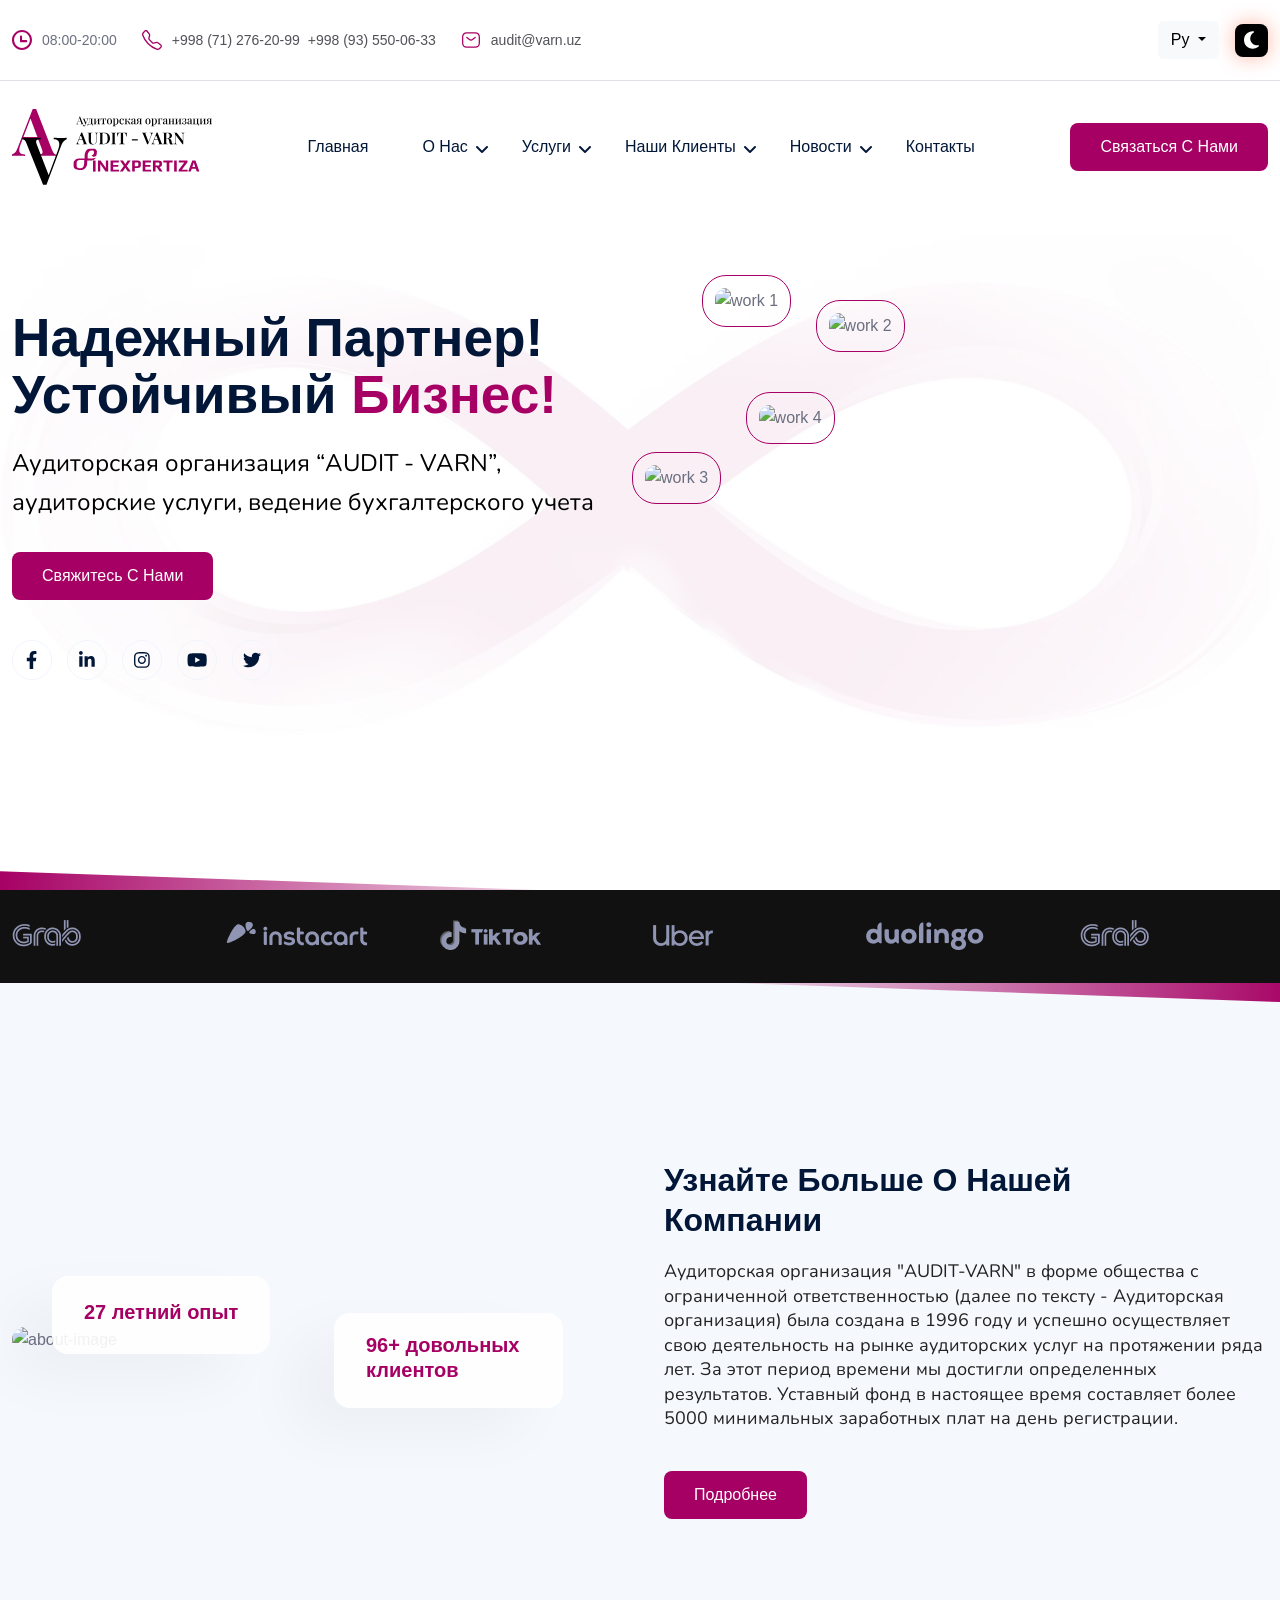
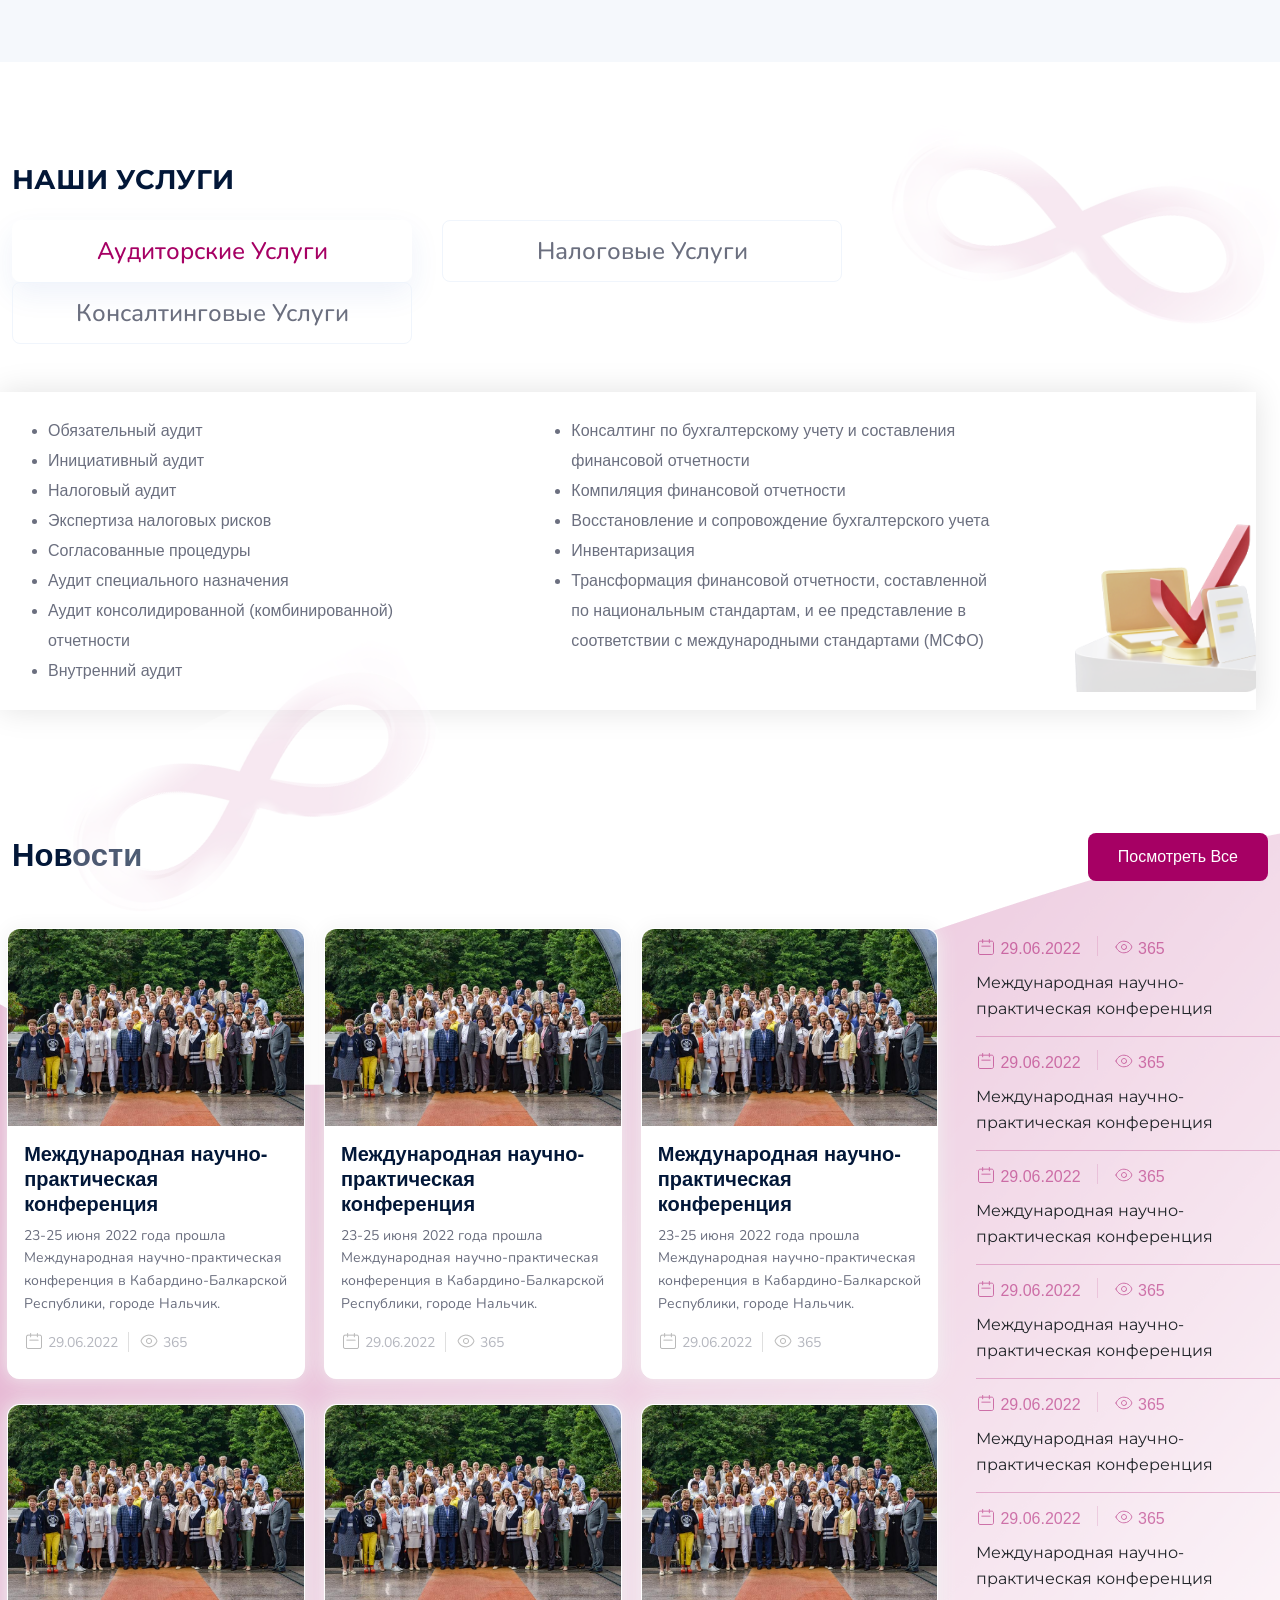
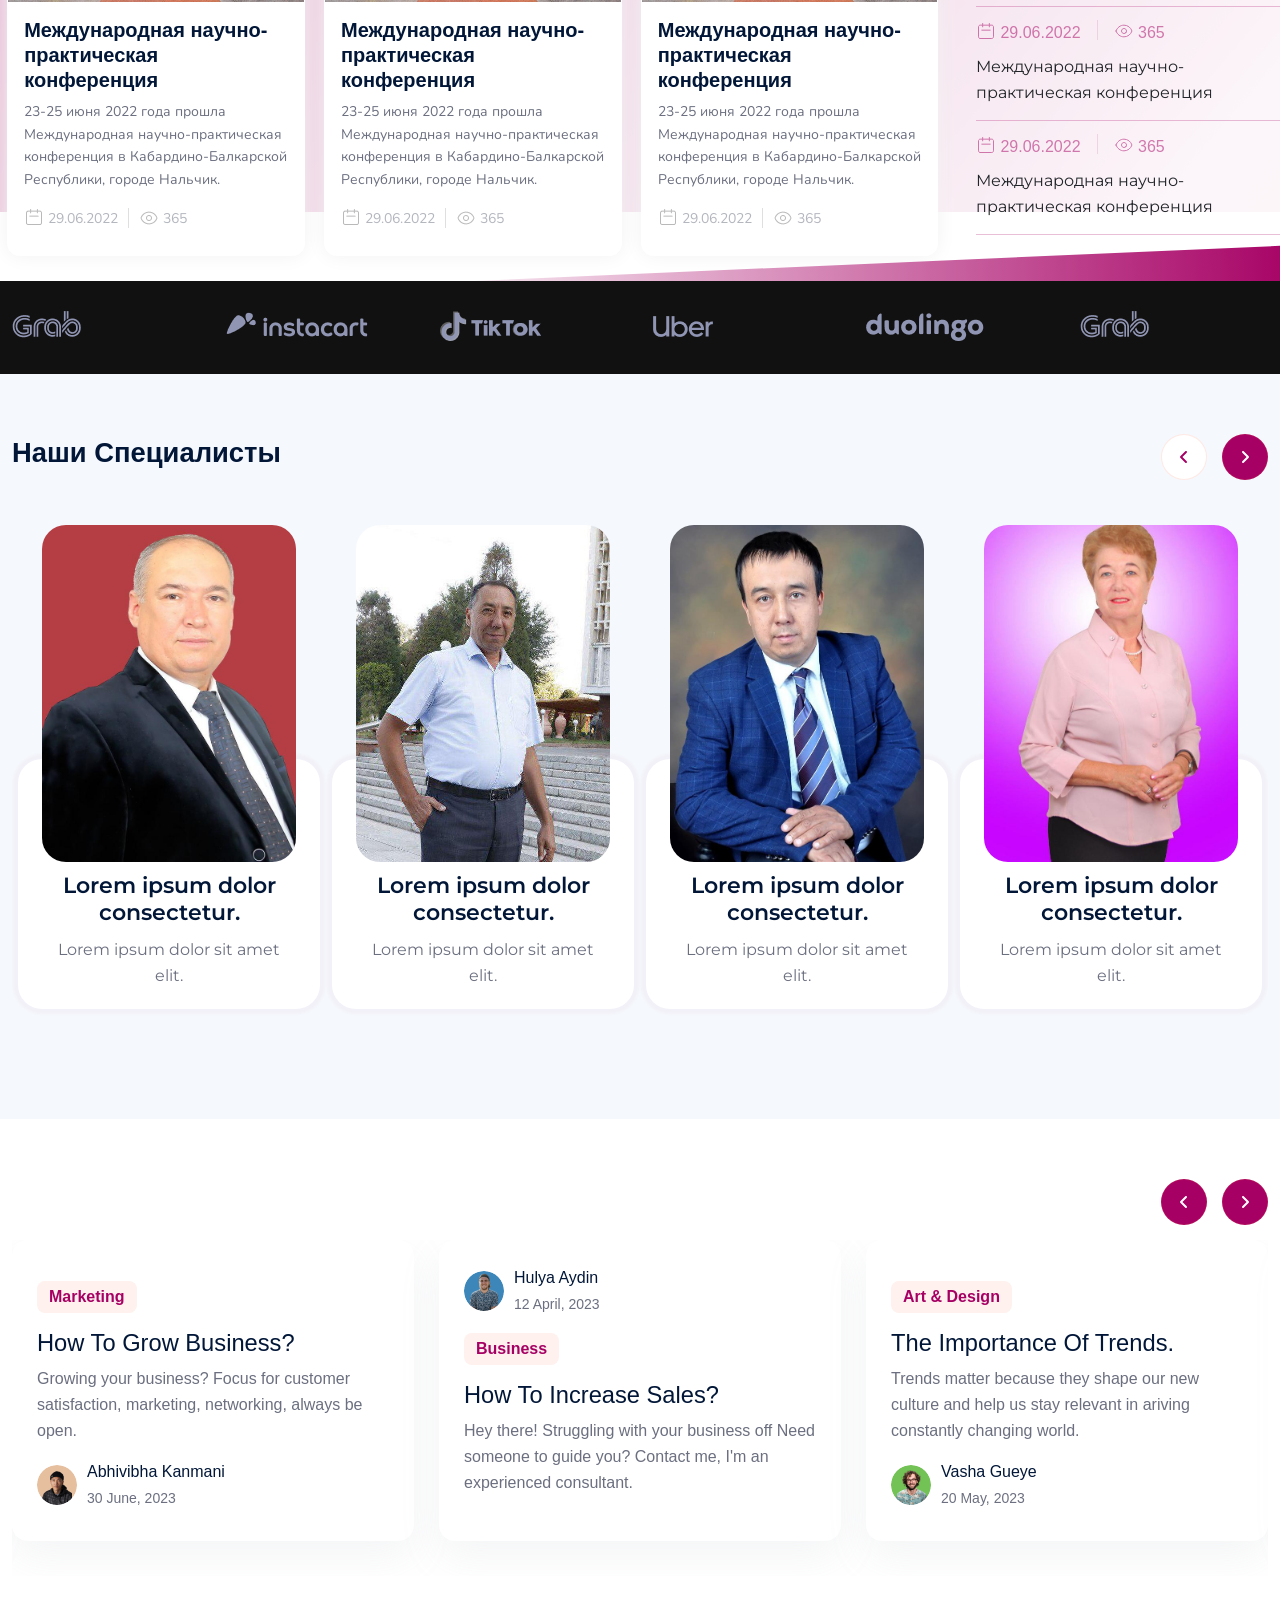
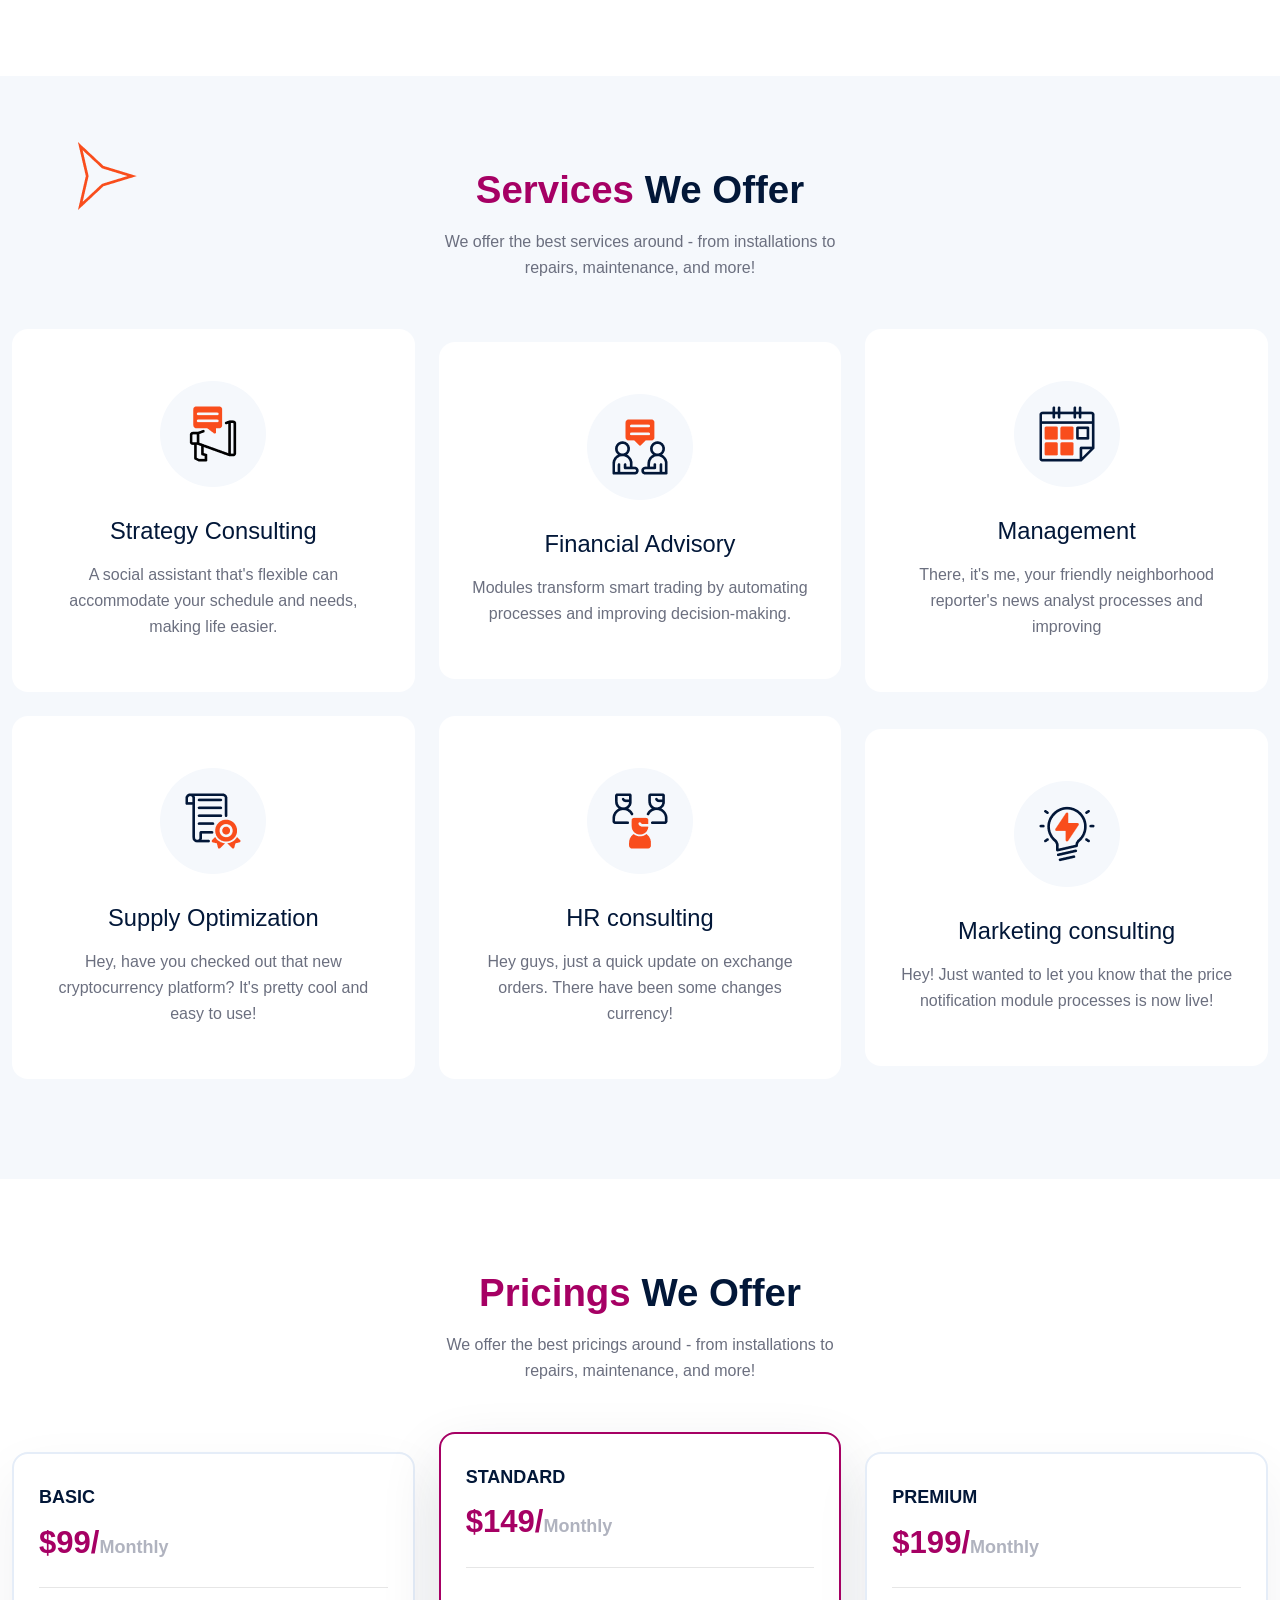
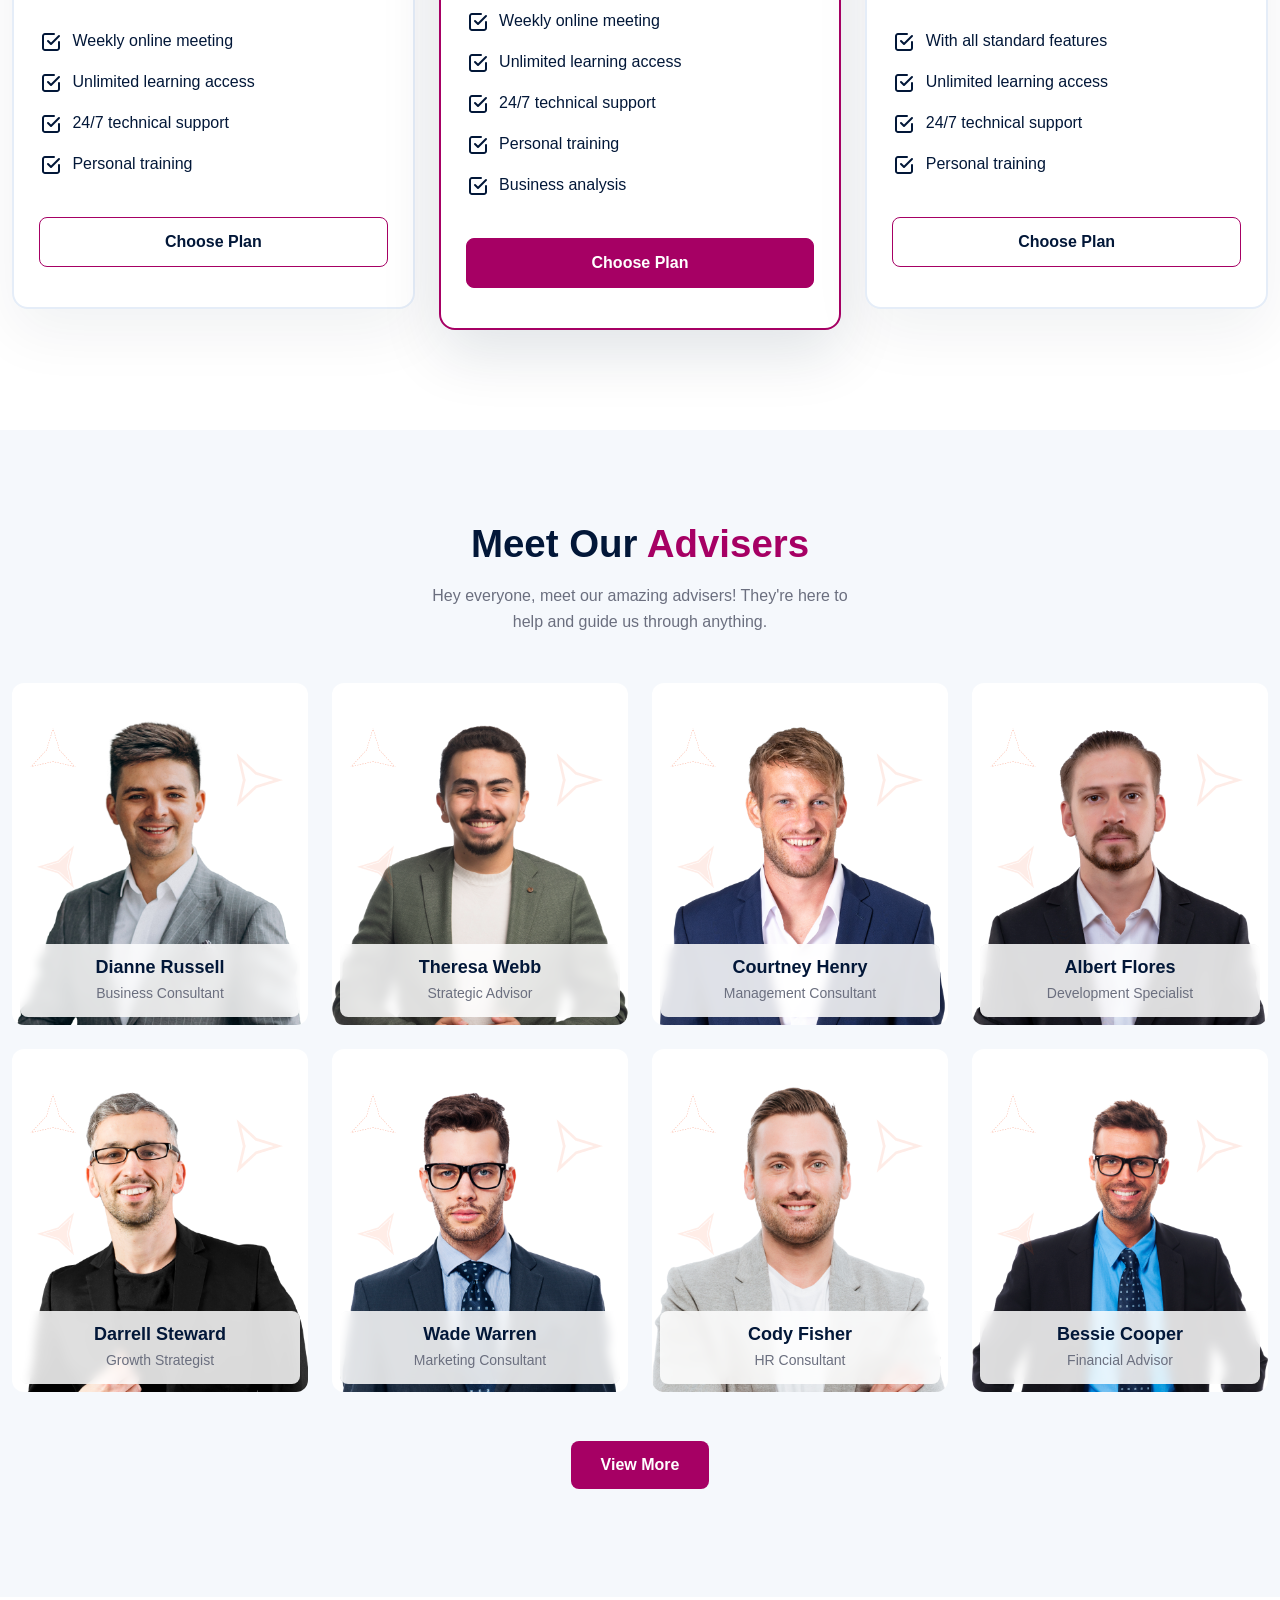
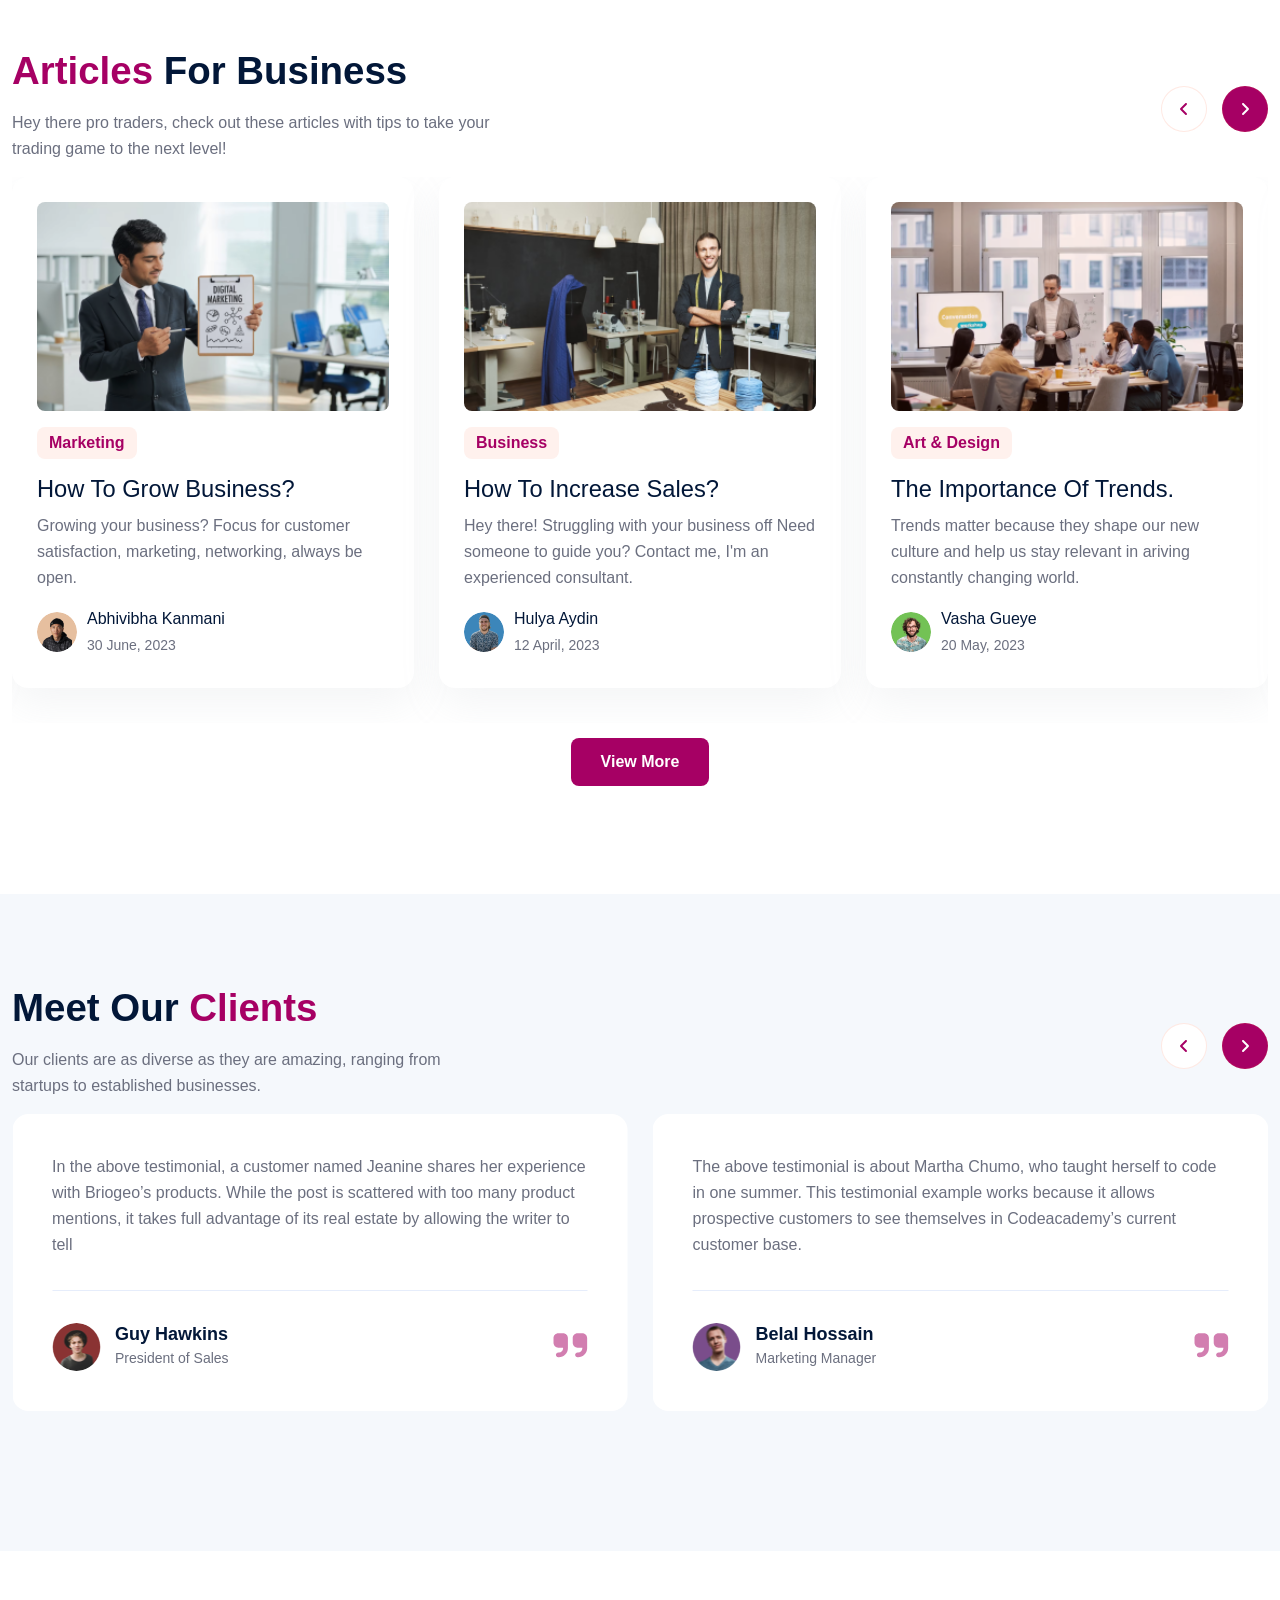
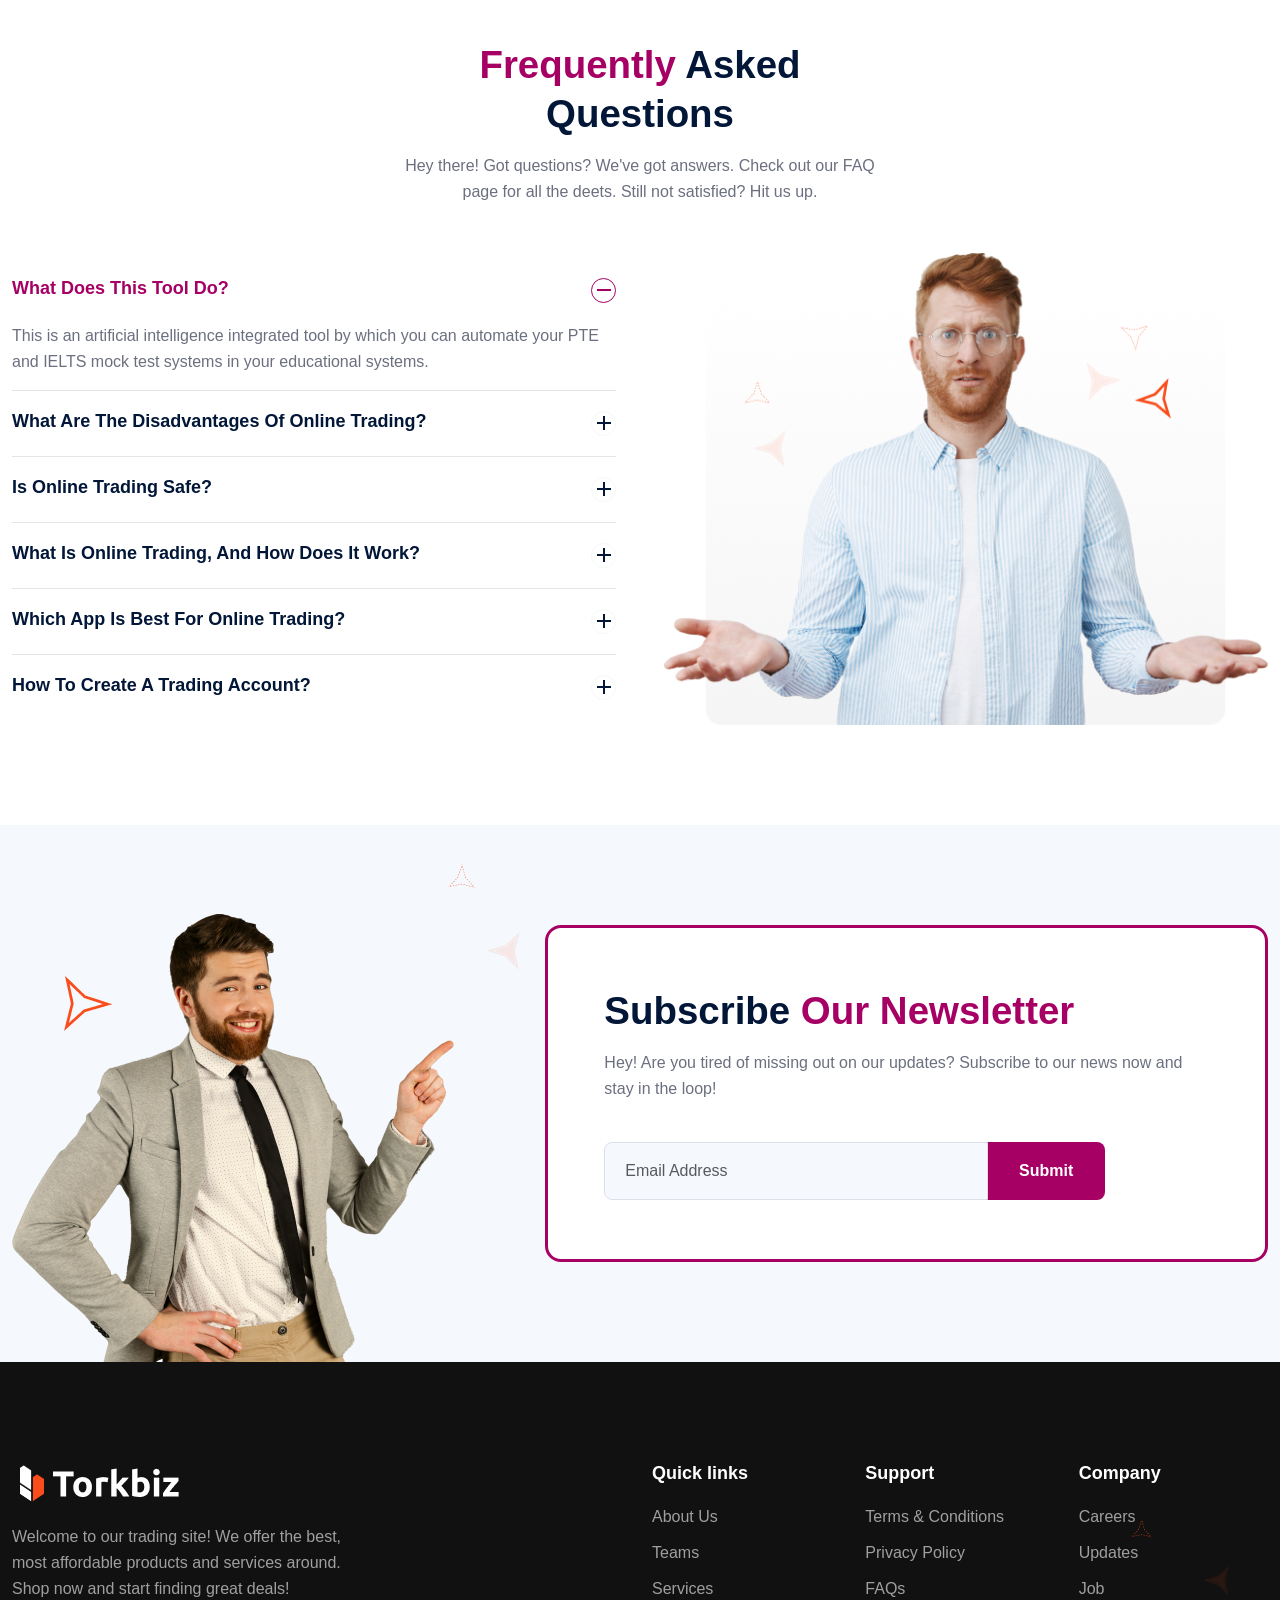
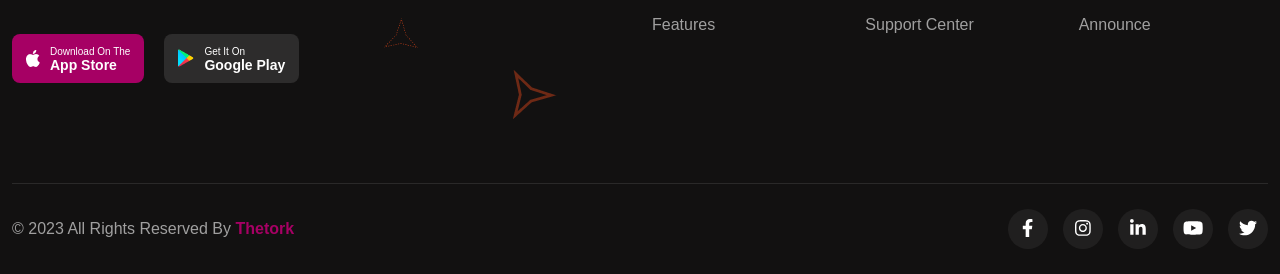
==== commit bf4440bd: "comments go" ====
--- a/demos/html/torkbiz/index.html
+++ b/demos/html/torkbiz/index.html
@@ -874,6 +874,106 @@
   </section>
   <!-- ===============>> Blog section start here <<================= -->
 
+  <!-- ===============>> cta section start here <<================= -->
+  <section class="blog padding-top padding-bottom bg-color-4">
+    <div class="container">
+      <div class="section-header d-md-flex align-items-center justify-content-between">
+        <div class="section-header__content" data-aos="fade-right">
+          <h4>Наши клиенты о нас</h4>
+        </div>
+        <div class="section-header__action" data-aos="fade-left">
+          <div class="swiper-nav swiper-nav--style1">
+            <button class="swiper-nav__btn blog__slider-prev active"><i class="fa-solid fa-angle-left"></i></button>
+            <button class="swiper-nav__btn blog__slider-next active"><i class="fa-solid fa-angle-right"></i></button>
+          </div>
+        </div>
+      </div>
+      <div class="blog__wrapper" data-aos="fade-up" data-aos-duration="1000">
+        <div class="blog__slider swiper">
+          <div class="swiper-wrapper">
+            <div class="swiper-slide">
+              <div class="blog__item blog__item--style2">
+                <div class="blog__item-inner">
+                  <div class="blog__content">
+                    <div class="blog__meta">
+                      <span class="blog__meta-tag blog__meta-tag--style1">Art & Design</span>
+                    </div>
+                    <h5 class="10"> <a href="blog-details.html">the importance of trends.</a> </h5>
+      
+                    <p class="mb-15">Trends matter because they shape our new culture and help us stay relevant in
+                      ariving
+                      constantly changing world.</p>
+      
+                    <div class="blog__writer">
+                      <div class="blog__writer-thumb">
+                        <img src="assets/images/blog/author/1.png" alt="writer">
+                      </div>
+                      <div class="blog__writer-designation">
+                        <p class="mb-0">Vasha Gueye</p>
+                        <span>20 May, 2023</span>
+                      </div>
+                    </div>
+                  </div>
+                </div>
+              </div>
+            </div>
+            <div class="swiper-slide">
+              <div class="blog__item blog__item--style2">
+                <div class="blog__item-inner">
+                  <div class="blog__content">
+                    <div class="blog__meta">
+                      <span class="blog__meta-tag blog__meta-tag--style1">Marketing</span>
+                    </div>
+                    <h5 class="10"> <a href="blog-details.html">How to Grow Business?</a> </h5>
+      
+                    <p class="mb-15">Growing your business? Focus for customer satisfaction, marketing, networking,
+                      always be open.</p>
+      
+                    <div class="blog__writer">
+                      <div class="blog__writer-thumb">
+                        <img src="assets/images/blog/author/2.png" alt="writer">
+                      </div>
+                      <div class="blog__writer-designation">
+                        <p class="mb-0">Abhivibha Kanmani</p>
+                        <span>30 June, 2023</span>
+                      </div>
+                    </div>
+                  </div>
+                </div>
+              </div>
+            </div>
+            <div class="swiper-slide">
+              <div class="blog__item blog__item--style2">
+                <div class="blog__item-inner">
+                  <div class="blog__content">
+                    <div class="blog__writer">
+                      <div class="blog__writer-thumb">
+                        <img src="assets/images/blog/author/3.png" alt="writer">
+                      </div>
+                      <div class="blog__writer-designation">
+                        <p class="mb-0">Hulya Aydin</p>
+                        <span>12 April, 2023</span>
+                      </div>
+                    </div>
+                    <div class="blog__meta">
+                      <span class="blog__meta-tag blog__meta-tag--style1">business</span>
+                    </div>
+                    <h5 class="10"> <a href="blog-details.html">How to increase sales?</a> </h5>
+      
+                    <p class="mb-15">Hey there! Struggling with your business off Need someone to guide you? Contact
+                      me,
+                      I'm an experienced consultant.</p>
+                  </div>
+                </div>
+              </div>
+            </div>
+          </div>
+        </div>
+      </div>
+    </div>
+  </section>
+  <!-- ===============>> cta section start here <<================= -->
+
   <!-- ===============>> Service section start here <<================= -->
   <section class="service padding-top padding-bottom bg-color-2">
     <div class="section-header section-header--max50">
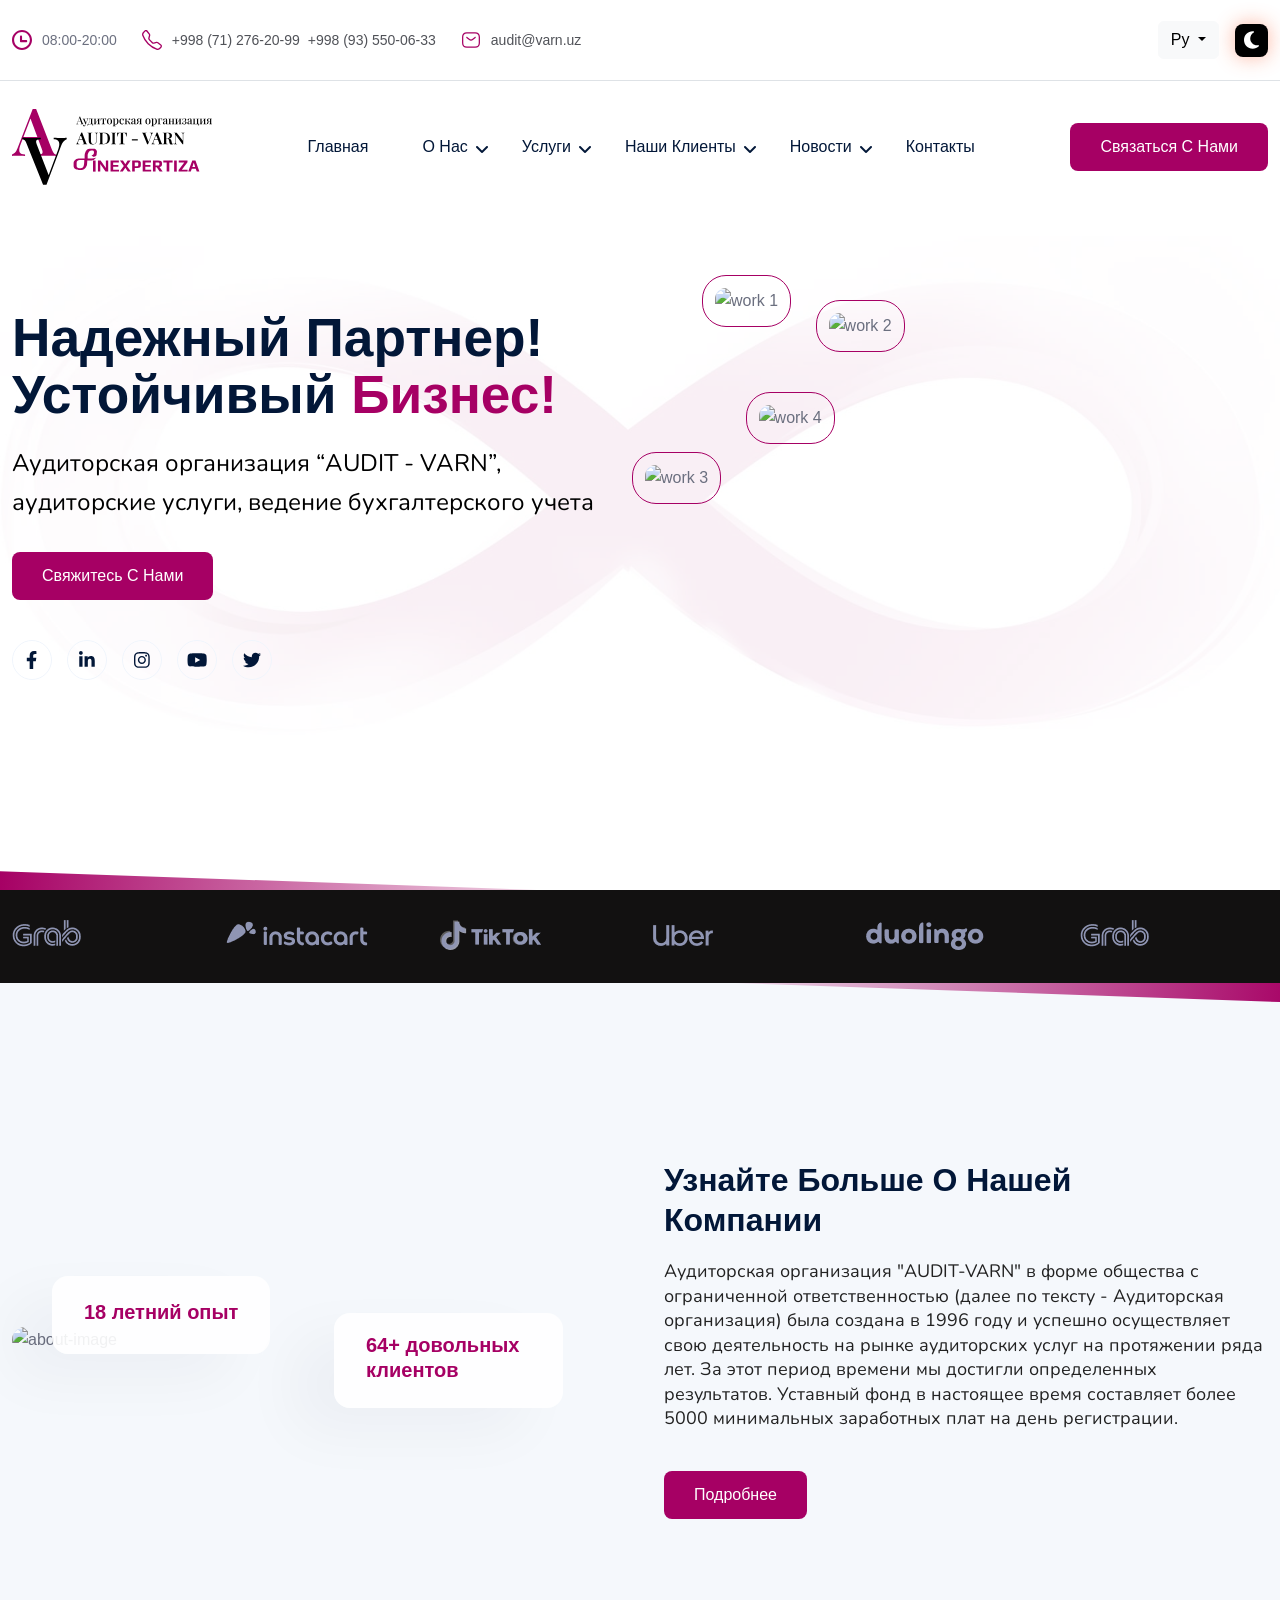
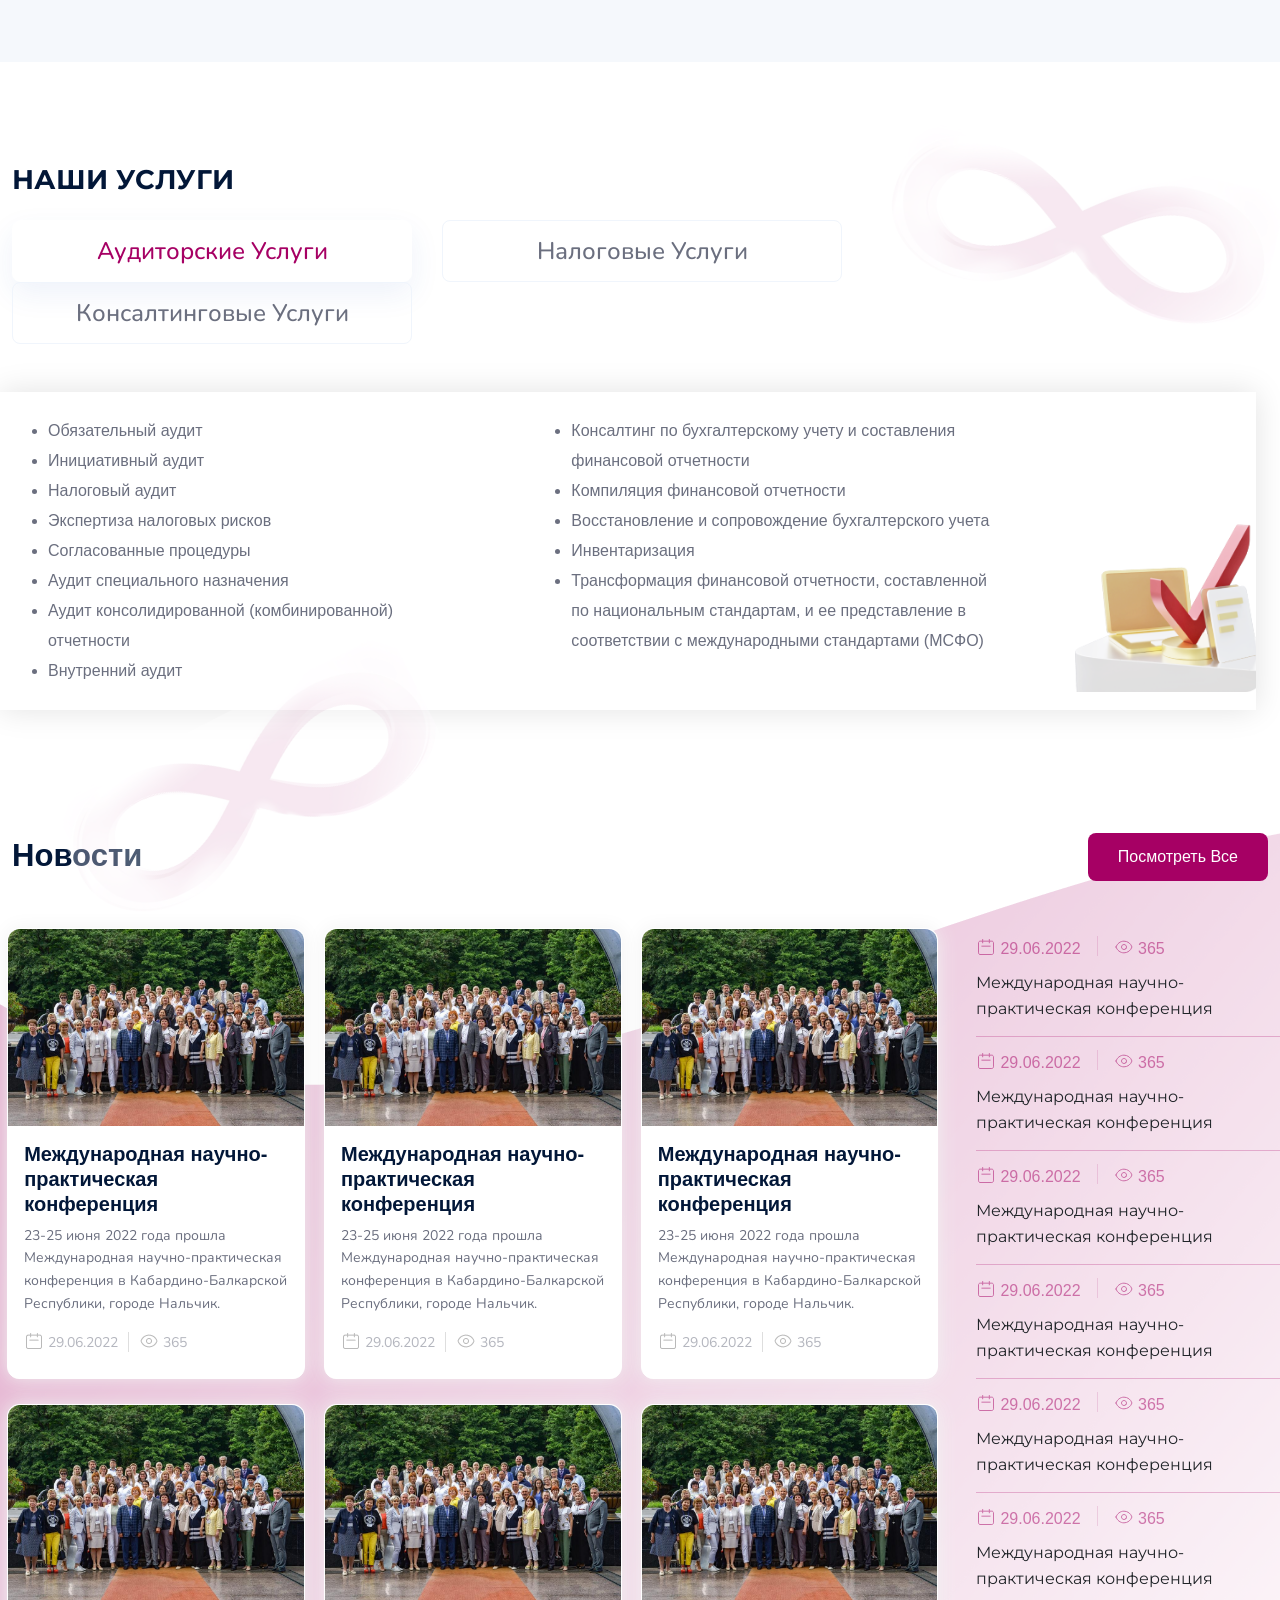
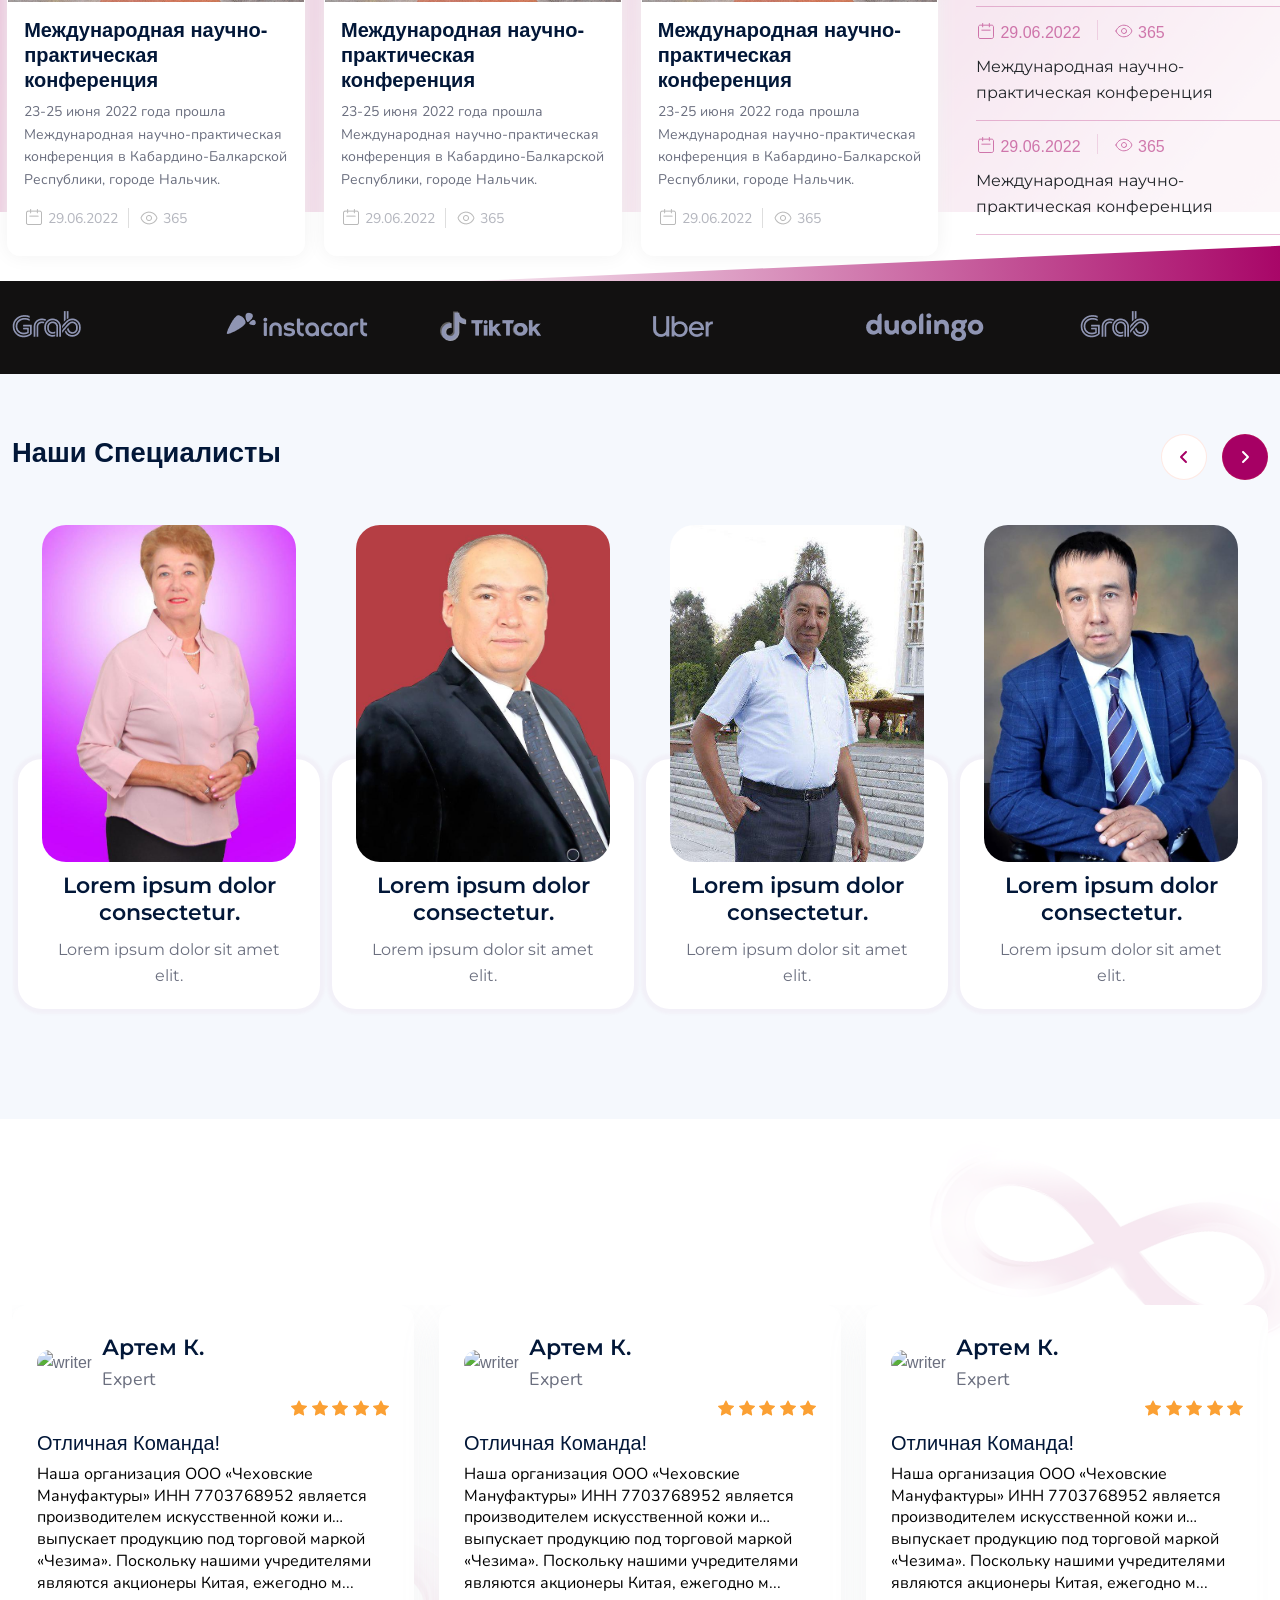
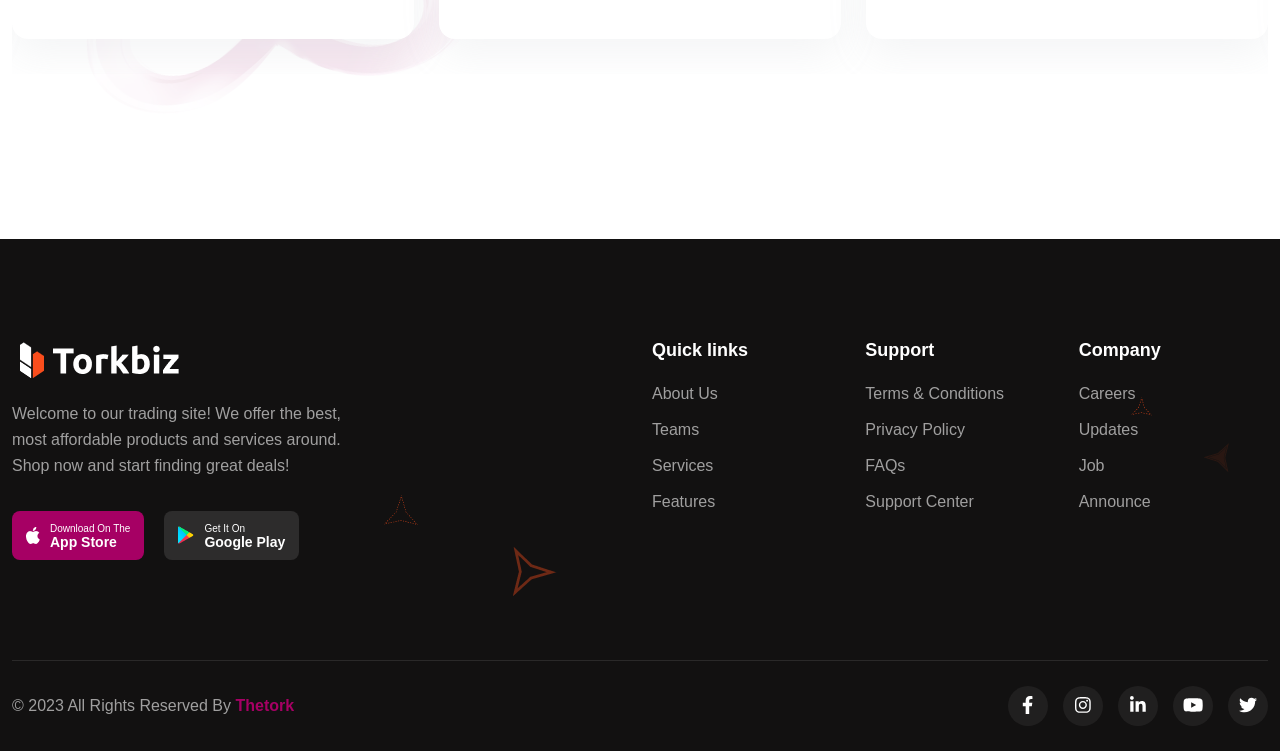
==== commit 3ec5eaa6: "comment full" ====
--- a/demos/html/torkbiz/index.html
+++ b/demos/html/torkbiz/index.html
@@ -141,19 +141,20 @@
                     <ul class="submenu">
                       <li><a href="blogs.html">Клиенты</a></li>
                       <li><a href="blog-sidebar.html">Заключения</a></li>
-                      <li><a href="blog-details.html">Информация о проведенных аудиторских проверках</a></li>
-                    </ul>
+                      <liИнформация о проведенных аудиторских>
                   </li>
-                  <li>
-                    <a href="#">Новости</a>
-                    <ul class="submenu">
-                      <li><a href="services.html">Новости в законодательстве</a></li>
-                      <li><a href="service-details.html">Новости компании</a></li>
-                    </ul>
-                  </li>
-                  <li>
-                    <a href="contact.html">Контакты</a>
-                  </li>
+                </ul>
+                </li>
+                <li>
+                  <a href="#">Новости</a>
+                  <ul class="submenu">
+                    <li><a href="services.html">Новости в законодательстве</a></li>
+                    <li><a href="service-details.html">Новости компании</a></li>
+                  </ul>
+                </li>
+                <li>
+                  <a href="contact.html">Контакты</a>
+                </li>
                 </ul>
 
               </div>
@@ -875,7 +876,7 @@
   <!-- ===============>> Blog section start here <<================= -->
 
   <!-- ===============>> cta section start here <<================= -->
-  <section class="blog padding-top padding-bottom bg-color-4">
+  <section class="blog padding-top padding-bottom bg-color-4 align-items-center d-flex position-relative" style="height: 80vh;z-index: 1;">
     <div class="container">
       <div class="section-header d-md-flex align-items-center justify-content-between">
         <div class="section-header__content" data-aos="fade-right">
@@ -895,49 +896,48 @@
               <div class="blog__item blog__item--style2">
                 <div class="blog__item-inner">
                   <div class="blog__content">
-                    <div class="blog__meta">
-                      <span class="blog__meta-tag blog__meta-tag--style1">Art & Design</span>
-                    </div>
-                    <h5 class="10"> <a href="blog-details.html">the importance of trends.</a> </h5>
-      
-                    <p class="mb-15">Trends matter because they shape our new culture and help us stay relevant in
-                      ariving
-                      constantly changing world.</p>
-      
                     <div class="blog__writer">
                       <div class="blog__writer-thumb">
-                        <img src="assets/images/blog/author/1.png" alt="writer">
+                        <img
+                          src="https://encrypted-tbn0.gstatic.com/images?q=tbn:ANd9GcT0WxAubQyY-WaN8W-esXaxi_SfTKpjHYIf9w&s"
+                          alt="writer">
                       </div>
                       <div class="blog__writer-designation">
-                        <p class="mb-0">Vasha Gueye</p>
-                        <span>20 May, 2023</span>
+                        <p class="mb-0">Артем К.</p>
+                        <span>Expert</span>
                       </div>
                     </div>
-                  </div>
-                </div>
-              </div>
-            </div>
-            <div class="swiper-slide">
-              <div class="blog__item blog__item--style2">
-                <div class="blog__item-inner">
-                  <div class="blog__content">
-                    <div class="blog__meta">
-                      <span class="blog__meta-tag blog__meta-tag--style1">Marketing</span>
-                    </div>
-                    <h5 class="10"> <a href="blog-details.html">How to Grow Business?</a> </h5>
-      
-                    <p class="mb-15">Growing your business? Focus for customer satisfaction, marketing, networking,
-                      always be open.</p>
-      
-                    <div class="blog__writer">
-                      <div class="blog__writer-thumb">
-                        <img src="assets/images/blog/author/2.png" alt="writer">
-                      </div>
-                      <div class="blog__writer-designation">
-                        <p class="mb-0">Abhivibha Kanmani</p>
-                        <span>30 June, 2023</span>
-                      </div>
-                    </div>
+                    <div class="blog__meta text-end">
+                      <svg xmlns="http://www.w3.org/2000/svg" width="16" height="16" fill="currentColor"
+                        class="bi bi-star-fill" viewBox="0 0 16 16">
+                        <path
+                          d="M3.612 15.443c-.386.198-.824-.149-.746-.592l.83-4.73L.173 6.765c-.329-.314-.158-.888.283-.95l4.898-.696L7.538.792c.197-.39.73-.39.927 0l2.184 4.327 4.898.696c.441.062.612.636.282.95l-3.522 3.356.83 4.73c.078.443-.36.79-.746.592L8 13.187l-4.389 2.256z" />
+                      </svg>
+                      <svg xmlns="http://www.w3.org/2000/svg" width="16" height="16" fill="currentColor"
+                        class="bi bi-star-fill" viewBox="0 0 16 16">
+                        <path
+                          d="M3.612 15.443c-.386.198-.824-.149-.746-.592l.83-4.73L.173 6.765c-.329-.314-.158-.888.283-.95l4.898-.696L7.538.792c.197-.39.73-.39.927 0l2.184 4.327 4.898.696c.441.062.612.636.282.95l-3.522 3.356.83 4.73c.078.443-.36.79-.746.592L8 13.187l-4.389 2.256z" />
+                      </svg>
+                      <svg xmlns="http://www.w3.org/2000/svg" width="16" height="16" fill="currentColor"
+                        class="bi bi-star-fill" viewBox="0 0 16 16">
+                        <path
+                          d="M3.612 15.443c-.386.198-.824-.149-.746-.592l.83-4.73L.173 6.765c-.329-.314-.158-.888.283-.95l4.898-.696L7.538.792c.197-.39.73-.39.927 0l2.184 4.327 4.898.696c.441.062.612.636.282.95l-3.522 3.356.83 4.73c.078.443-.36.79-.746.592L8 13.187l-4.389 2.256z" />
+                      </svg>
+                      <svg xmlns="http://www.w3.org/2000/svg" width="16" height="16" fill="currentColor"
+                        class="bi bi-star-fill" viewBox="0 0 16 16">
+                        <path
+                          d="M3.612 15.443c-.386.198-.824-.149-.746-.592l.83-4.73L.173 6.765c-.329-.314-.158-.888.283-.95l4.898-.696L7.538.792c.197-.39.73-.39.927 0l2.184 4.327 4.898.696c.441.062.612.636.282.95l-3.522 3.356.83 4.73c.078.443-.36.79-.746.592L8 13.187l-4.389 2.256z" />
+                      </svg>
+                      <svg xmlns="http://www.w3.org/2000/svg" width="16" height="16" fill="currentColor"
+                        class="bi bi-star-fill" viewBox="0 0 16 16">
+                        <path
+                          d="M3.612 15.443c-.386.198-.824-.149-.746-.592l.83-4.73L.173 6.765c-.329-.314-.158-.888.283-.95l4.898-.696L7.538.792c.197-.39.73-.39.927 0l2.184 4.327 4.898.696c.441.062.612.636.282.95l-3.522 3.356.83 4.73c.078.443-.36.79-.746.592L8 13.187l-4.389 2.256z" />
+                      </svg>
+                    </div>
+                    <h5 class="10">Отличная команда!</h5>
+                    <p class="mb-15">Наша организация ООО «Чеховские Мануфактуры» ИНН 7703768952 является производителем
+                      искусственной кожи и выпускает продукцию под торговой маркой «Чезима». Поскольку нашими
+                      учредителями являются акционеры Китая, ежегодно м... </p>
                   </div>
                 </div>
               </div>
@@ -948,887 +948,106 @@
                   <div class="blog__content">
                     <div class="blog__writer">
                       <div class="blog__writer-thumb">
-                        <img src="assets/images/blog/author/3.png" alt="writer">
+                        <img
+                          src="https://encrypted-tbn0.gstatic.com/images?q=tbn:ANd9GcT0WxAubQyY-WaN8W-esXaxi_SfTKpjHYIf9w&s"
+                          alt="writer">
                       </div>
                       <div class="blog__writer-designation">
-                        <p class="mb-0">Hulya Aydin</p>
-                        <span>12 April, 2023</span>
+                        <p class="mb-0">Артем К.</p>
+                        <span>Expert</span>
                       </div>
                     </div>
-                    <div class="blog__meta">
-                      <span class="blog__meta-tag blog__meta-tag--style1">business</span>
-                    </div>
-                    <h5 class="10"> <a href="blog-details.html">How to increase sales?</a> </h5>
-      
-                    <p class="mb-15">Hey there! Struggling with your business off Need someone to guide you? Contact
-                      me,
-                      I'm an experienced consultant.</p>
-                  </div>
-                </div>
-              </div>
-            </div>
-          </div>
-        </div>
-      </div>
-    </div>
-  </section>
-  <!-- ===============>> cta section start here <<================= -->
-
-  <!-- ===============>> Service section start here <<================= -->
-  <section class="service padding-top padding-bottom bg-color-2">
-    <div class="section-header section-header--max50">
-      <h2 class="mb-15 mt-minus-10"><span>services </span>We offer</h2>
-      <p>We offer the best services around - from installations to repairs, maintenance, and more!</p>
-    </div>
-    <div class="container">
-      <div class="service__wrapper">
-        <div class="row g-4 align-items-center">
-          <div class="col-sm-6 col-md-6 col-lg-4">
-            <div class="service__item" data-aos="fade-up" data-aos-duration="800">
-              <div class="service__item-inner text-center">
-                <div class="service__thumb mb-30">
-                  <div class="service__thumb-inner">
-                    <img class="dark" src="assets/images/service/1.png" alt="service-icon">
-                  </div>
-                </div>
-                <div class="service__content">
-                  <h5 class="mb-15"> <a class="stretched-link" href="service-details.html">Strategy Consulting</a>
-                  </h5>
-                  <p class="mb-0">A social assistant that's flexible can accommodate your schedule and needs, making
-                    life easier.</p>
-                </div>
-              </div>
-            </div>
-          </div>
-          <div class="col-sm-6 col-lg-4">
-            <div class="service__item" data-aos="fade-up" data-aos-duration="1000">
-              <div class="service__item-inner text-center">
-                <div class="service__thumb mb-30">
-                  <div class="service__thumb-inner">
-                    <img class="dark" src="assets/images/service/2.png" alt="service-icon">
-                  </div>
-                </div>
-                <div class="service__content">
-                  <h5 class="mb-15"> <a class="stretched-link" href="service-details.html"> Financial Advisory</a>
-                  </h5>
-                  <p class="mb-0">Modules transform smart trading by automating processes and improving
-                    decision-making.
-                  </p>
-                </div>
-              </div>
-            </div>
-          </div>
-          <div class="col-sm-6 col-lg-4">
-            <div class="service__item" data-aos="fade-up" data-aos-duration="1200">
-              <div class="service__item-inner text-center">
-                <div class="service__thumb mb-30">
-                  <div class="service__thumb-inner">
-                    <img class="dark" src="assets/images/service/3.png" alt="service-icon">
-                  </div>
-                </div>
-                <div class="service__content">
-                  <h5 class="mb-15"> <a class="stretched-link" href="service-details.html">Management</a> </h5>
-                  <p class="mb-0">There, it's me, your friendly neighborhood reporter's news analyst processes and
-                    improving</p>
-                </div>
-              </div>
-            </div>
-          </div>
-          <div class="col-sm-6 col-lg-4">
-            <div class="service__item" data-aos="fade-up" data-aos-duration="800">
-              <div class="service__item-inner text-center">
-                <div class="service__thumb mb-30">
-                  <div class="service__thumb-inner">
-                    <img class="dark" src="assets/images/service/4.png" alt="service-icon">
-                  </div>
-                </div>
-                <div class="service__content">
-                  <h5 class="mb-15"> <a class="stretched-link" href="service-details.html">Supply Optimization </a>
-                  </h5>
-                  <p class="mb-0">Hey, have you checked out that new cryptocurrency platform? It's pretty cool and
-                    easy
-                    to use!</p>
-                </div>
-              </div>
-            </div>
-          </div>
-          <div class="col-sm-6 col-lg-4">
-            <div class="service__item" data-aos="fade-up" data-aos-duration="1000">
-              <div class="service__item-inner text-center">
-                <div class="service__thumb mb-30">
-                  <div class="service__thumb-inner">
-                    <img class="dark" src="assets/images/service/5.png" alt="service-icon">
-                  </div>
-                </div>
-                <div class="service__content">
-                  <h5 class="mb-15"> <a class="stretched-link" href="service-details.html">HR consulting</a> </h5>
-                  <p class="mb-0">Hey guys, just a quick update on exchange orders. There have been some changes
-                    currency!</p>
-                </div>
-              </div>
-            </div>
-          </div>
-          <div class="col-sm-6 col-lg-4">
-            <div class="service__item" data-aos="fade-up" data-aos-duration="1200">
-              <div class="service__item-inner text-center">
-                <div class="service__thumb mb-30">
-                  <div class="service__thumb-inner">
-                    <img class="dark" src="assets/images/service/6.png" alt="service-icon">
-                  </div>
-                </div>
-                <div class="service__content">
-                  <h5 class="mb-15"> <a class="stretched-link" href="service-details.html">Marketing consulting</a>
-                  </h5>
-                  <p class="mb-0">Hey! Just wanted to let you know that the price notification module processes is now
-                    live!</p>
-                </div>
-              </div>
-            </div>
-          </div>
-        </div>
-      </div>
-    </div>
-    <div class="service__shape">
-      <span class="service__shape-item"><img src="assets/images/about/2.png" alt="shpae-icon"></span>
-    </div>
-  </section>
-  <!-- ===============>> Service section start here <<================= -->
-
-  <!-- ===============>> Pricing section start here <<================= -->
-  <section class="pricing padding-top padding-bottom bg-color-4">
-    <div class="section-header section-header--max50">
-      <h2 class="mb-15 mt-minus-10"><span>pricings </span>We offer</h2>
-      <p>We offer the best pricings around - from installations to repairs, maintenance, and more!</p>
-    </div>
-    <div class="container">
-      <div class="pricing__wrapper">
-        <div class="row g-4 align-items-center">
-          <div class="col-md-6 col-lg-4">
-            <div class="pricing__item" data-aos="fade-right" data-aos-duration="1000">
-              <div class="pricing__item-inner">
-                <div class="pricing__item-content">
-
-                  <!-- pricing top part -->
-                  <div class="pricing__item-top">
-                    <h6 class="mb-15">Basic</h6>
-                    <h3 class="mb-25">$99/<span>Monthly</span> </h3>
-                  </div>
-
-                  <!-- pricing middle part -->
-                  <div class="pricing__item-middle">
-                    <ul class="pricing__list">
-                      <li class="pricing__list-item"><span><img src="assets/images/icon/check.svg" alt="check"
-                            class="dark"></span>
-                        Weekly online meeting</li>
-                      <li class="pricing__list-item"><span><img src="assets/images/icon/check.svg" alt="check"
-                            class="dark"></span>
-                        Unlimited learning access</li>
-                      <li class="pricing__list-item"><span><img src="assets/images/icon/check.svg" alt="check"
-                            class="dark"></span>
-                        24/7 technical support</li>
-                      <li class="pricing__list-item"><span><img src="assets/images/icon/check.svg" alt="check"
-                            class="dark"></span>
-                        Personal training</li>
-                    </ul>
-
-                  </div>
-
-                  <!-- pricing bottom part -->
-                  <div class="pricing__item-bottom">
-                    <a href="signup.html" class="trk-btn trk-btn--outline">Choose Plan</a>
-                  </div>
-                </div>
-              </div>
-            </div>
-          </div>
-          <div class="col-md-6 col-lg-4">
-            <div class="pricing__item " data-aos="fade-up" data-aos-duration="1000">
-              <div class="pricing__item-inner active">
-                <div class="pricing__item-content">
-
-                  <!-- pricing top part -->
-                  <div class="pricing__item-top">
-                    <h6 class="mb-15">standard</h6>
-                    <h3 class="mb-25">$149/<span>Monthly</span> </h3>
-                  </div>
-
-                  <!-- pricing middle part -->
-                  <div class="pricing__item-middle">
-                    <ul class="pricing__list">
-                      <li class="pricing__list-item"><span><img src="assets/images/icon/check.svg" alt="check"
-                            class="dark"></span>
-                        Weekly online meeting</li>
-                      <li class="pricing__list-item"><span><img src="assets/images/icon/check.svg" alt="check"
-                            class="dark"></span>
-                        Unlimited learning access</li>
-                      <li class="pricing__list-item"><span><img src="assets/images/icon/check.svg" alt="check"
-                            class="dark"></span>
-                        24/7 technical support</li>
-                      <li class="pricing__list-item"><span><img src="assets/images/icon/check.svg" alt="check"
-                            class="dark"></span>
-                        Personal training</li>
-                      <li class="pricing__list-item"><span><img src="assets/images/icon/check.svg" alt="check"
-                            class="dark"></span>
-                        Business analysis</li>
-                    </ul>
-
-                  </div>
-
-                  <!-- pricing bottom part -->
-                  <div class="pricing__item-bottom">
-                    <a href="signup.html" class="trk-btn trk-btn--outline active">Choose Plan</a>
-                  </div>
-                </div>
-              </div>
-            </div>
-          </div>
-          <div class="col-md-6 col-lg-4">
-            <div class="pricing__item" data-aos="fade-left" data-aos-duration="1000">
-              <div class="pricing__item-inner">
-                <div class="pricing__item-content">
-
-                  <!-- pricing top part -->
-                  <div class="pricing__item-top">
-                    <h6 class="mb-15">premium</h6>
-                    <h3 class="mb-25">$199/<span>Monthly</span> </h3>
-                  </div>
-
-                  <!-- pricing middle part -->
-                  <div class="pricing__item-middle">
-                    <ul class="pricing__list">
-                      <li class="pricing__list-item"><span><img src="assets/images/icon/check.svg" alt="check"
-                            class="dark"></span>
-                        With all standard features</li>
-                      <li class="pricing__list-item"><span><img src="assets/images/icon/check.svg" alt="check"
-                            class="dark"></span>
-                        Unlimited learning access</li>
-                      <li class="pricing__list-item"><span><img src="assets/images/icon/check.svg" alt="check"
-                            class="dark"></span>
-                        24/7 technical support</li>
-                      <li class="pricing__list-item"><span><img src="assets/images/icon/check.svg" alt="check"
-                            class="dark"></span>
-                        Personal training</li>
-                    </ul>
-
-                  </div>
-
-                  <!-- pricing bottom part -->
-                  <div class="pricing__item-bottom">
-                    <a href="signup.html" class="trk-btn trk-btn--outline">Choose Plan</a>
-                  </div>
-                </div>
-              </div>
-            </div>
-          </div>
-        </div>
-      </div>
-    </div>
-  </section>
-  <!-- ===============>> Pricing section start here <<================= -->
-
-  <!-- ===============>> Team section start here <<================= -->
-  <section class="team padding-top padding-bottom bg-color-2">
-    <div class="section-header section-header--max50">
-      <h2 class="mb-15 mt-minus-10">Meet our <span>advisers</span></h2>
-      <p>Hey everyone, meet our amazing advisers! They're here to help and guide us through anything.</p>
-    </div>
-    <div class="container">
-      <div class="team__wrapper">
-        <div class="row g-4 align-items-center">
-          <div class="col-sm-6 col-lg-3">
-            <div class="team__item team__item--shape" data-aos="fade-up" data-aos-duration="800">
-              <div class="team__item-inner team__item-inner--shape">
-                <div class="team__item-thumb team__item-thumb--style1">
-                  <img src="assets/images/team/1.png" alt="Team Image">
-                </div>
-                <div class="team__item-content team__item-content--style1">
-                  <div class="team__item-author team__item-author--style1">
-                    <div class="team__item-authorinfo">
-                      <h6 class="mb-1"><a href="team-details.html" class="stretched-link">Dianne Russell</a> </h6>
-                      <p class="mb-0">Business Consultant</p>
-                    </div>
-                  </div>
-                </div>
-                <div class="team__item-shape">
-                  <span class="team__item-shape1"><img src="assets/images/team/icon/1.png" alt="shpae-icon"></span>
-                  <span class="team__item-shape2"><img src="assets/images/team/icon/2.png" alt="shpae-icon"></span>
-                  <span class="team__item-shape3"><img src="assets/images/team/icon/3.png" alt="shpae-icon"></span>
-                </div>
-              </div>
-            </div>
-          </div>
-          <div class="col-sm-6 col-lg-3">
-            <div class="team__item team__item--shape" data-aos="fade-up" data-aos-duration="900">
-              <div class="team__item-inner team__item-inner--shape">
-                <div class="team__item-thumb team__item-thumb--style1">
-                  <img src="assets/images/team/2.png" alt="Team Image">
-                </div>
-                <div class="team__item-content team__item-content--style1">
-                  <div class="team__item-author team__item-author--style1">
-                    <div class="team__item-authorinfo">
-                      <h6 class="mb-1"><a href="team-details.html" class="stretched-link">Theresa Webb</a> </h6>
-                      <p class="mb-0">Strategic Advisor</p>
-                    </div>
-                  </div>
-                </div>
-                <div class="team__item-shape">
-                  <span class="team__item-shape1"><img src="assets/images/team/icon/1.png" alt="shpae-icon"></span>
-                  <span class="team__item-shape2"><img src="assets/images/team/icon/2.png" alt="shpae-icon"></span>
-                  <span class="team__item-shape3"><img src="assets/images/team/icon/3.png" alt="shpae-icon"></span>
-                </div>
-              </div>
-            </div>
-          </div>
-          <div class="col-sm-6 col-lg-3">
-            <div class="team__item team__item--shape" data-aos="fade-up" data-aos-duration="1000">
-              <div class="team__item-inner team__item-inner--shape">
-                <div class="team__item-thumb team__item-thumb--style1">
-                  <img src="assets/images/team/3.png" alt="Team Image">
-                </div>
-                <div class="team__item-content team__item-content--style1">
-                  <div class="team__item-author team__item-author--style1">
-                    <div class="team__item-authorinfo">
-                      <h6 class="mb-1"><a href="team-details.html" class="stretched-link">Courtney Henry</a> </h6>
-                      <p class="mb-0">Management Consultant</p>
-                    </div>
-                  </div>
-                </div>
-                <div class="team__item-shape">
-                  <span class="team__item-shape1"><img src="assets/images/team/icon/1.png" alt="shpae-icon"></span>
-                  <span class="team__item-shape2"><img src="assets/images/team/icon/2.png" alt="shpae-icon"></span>
-                  <span class="team__item-shape3"><img src="assets/images/team/icon/3.png" alt="shpae-icon"></span>
-                </div>
-              </div>
-            </div>
-          </div>
-          <div class="col-sm-6 col-lg-3">
-            <div class="team__item team__item--shape" data-aos="fade-up" data-aos-duration="1100">
-              <div class="team__item-inner team__item-inner--shape">
-                <div class="team__item-thumb team__item-thumb--style1">
-                  <img src="assets/images/team/4.png" alt="Team Image">
-                </div>
-                <div class="team__item-content team__item-content--style1">
-                  <div class="team__item-author team__item-author--style1">
-                    <div class="team__item-authorinfo">
-                      <h6 class="mb-1"><a href="team-details.html" class="stretched-link">Albert Flores</a> </h6>
-                      <p class="mb-0">Development Specialist</p>
-                    </div>
-                  </div>
-                </div>
-                <div class="team__item-shape">
-                  <span class="team__item-shape1"><img src="assets/images/team/icon/1.png" alt="shpae-icon"></span>
-                  <span class="team__item-shape2"><img src="assets/images/team/icon/2.png" alt="shpae-icon"></span>
-                  <span class="team__item-shape3"><img src="assets/images/team/icon/3.png" alt="shpae-icon"></span>
-                </div>
-              </div>
-            </div>
-          </div>
-          <div class="col-sm-6 col-lg-3">
-            <div class="team__item team__item--shape" data-aos="fade-up" data-aos-duration="800">
-              <div class="team__item-inner team__item-inner--shape">
-                <div class="team__item-thumb team__item-thumb--style1">
-                  <img src="assets/images/team/5.png" alt="Team Image">
-                </div>
-                <div class="team__item-content team__item-content--style1">
-                  <div class="team__item-author team__item-author--style1">
-                    <div class="team__item-authorinfo">
-                      <h6 class="mb-1"><a href="team-details.html" class="stretched-link">Darrell Steward</a> </h6>
-                      <p class="mb-0">Growth Strategist</p>
-                    </div>
-                  </div>
-                </div>
-                <div class="team__item-shape">
-                  <span class="team__item-shape1"><img src="assets/images/team/icon/1.png" alt="shpae-icon"></span>
-                  <span class="team__item-shape2"><img src="assets/images/team/icon/2.png" alt="shpae-icon"></span>
-                  <span class="team__item-shape3"><img src="assets/images/team/icon/3.png" alt="shpae-icon"></span>
-                </div>
-              </div>
-            </div>
-          </div>
-          <div class="col-sm-6 col-lg-3">
-            <div class="team__item team__item--shape" data-aos="fade-up" data-aos-duration="900">
-              <div class="team__item-inner team__item-inner--shape">
-                <div class="team__item-thumb team__item-thumb--style1">
-                  <img src="assets/images/team/6.png" alt="Team Image">
-                </div>
-                <div class="team__item-content team__item-content--style1">
-                  <div class="team__item-author team__item-author--style1">
-                    <div class="team__item-authorinfo">
-                      <h6 class="mb-1"><a href="team-details.html" class="stretched-link">Wade Warren</a> </h6>
-                      <p class="mb-0">Marketing Consultant</p>
-                    </div>
-                  </div>
-                </div>
-                <div class="team__item-shape">
-                  <span class="team__item-shape1"><img src="assets/images/team/icon/1.png" alt="shpae-icon"></span>
-                  <span class="team__item-shape2"><img src="assets/images/team/icon/2.png" alt="shpae-icon"></span>
-                  <span class="team__item-shape3"><img src="assets/images/team/icon/3.png" alt="shpae-icon"></span>
-                </div>
-              </div>
-            </div>
-          </div>
-          <div class="col-sm-6 col-lg-3">
-            <div class="team__item team__item--shape" data-aos="fade-up" data-aos-duration="1000">
-              <div class="team__item-inner team__item-inner--shape">
-                <div class="team__item-thumb team__item-thumb--style1">
-                  <img src="assets/images/team/7.png" alt="Team Image">
-                </div>
-                <div class="team__item-content team__item-content--style1">
-                  <div class="team__item-author team__item-author--style1">
-                    <div class="team__item-authorinfo">
-                      <h6 class="mb-1"><a href="team-details.html" class="stretched-link">Cody Fisher</a> </h6>
-                      <p class="mb-0">HR Consultant</p>
-                    </div>
-                  </div>
-                </div>
-                <div class="team__item-shape">
-                  <span class="team__item-shape1"><img src="assets/images/team/icon/1.png" alt="shpae-icon"></span>
-                  <span class="team__item-shape2"><img src="assets/images/team/icon/2.png" alt="shpae-icon"></span>
-                  <span class="team__item-shape3"><img src="assets/images/team/icon/3.png" alt="shpae-icon"></span>
-                </div>
-              </div>
-            </div>
-          </div>
-          <div class="col-sm-6 col-lg-3">
-            <div class="team__item team__item--shape" data-aos="fade-up" data-aos-duration="1100">
-              <div class="team__item-inner team__item-inner--shape">
-                <div class="team__item-thumb team__item-thumb--style1">
-                  <img src="assets/images/team/8.png" alt="Team Image">
-                </div>
-                <div class="team__item-content team__item-content--style1">
-                  <div class="team__item-author team__item-author--style1">
-                    <div class="team__item-authorinfo">
-                      <h6 class="mb-1"><a href="team-details.html" class="stretched-link">Bessie Cooper</a> </h6>
-                      <p class="mb-0">Financial Advisor</p>
-                    </div>
-                  </div>
-                </div>
-                <div class="team__item-shape">
-                  <span class="team__item-shape1"><img src="assets/images/team/icon/1.png" alt="shpae-icon"></span>
-                  <span class="team__item-shape2"><img src="assets/images/team/icon/2.png" alt="shpae-icon"></span>
-                  <span class="team__item-shape3"><img src="assets/images/team/icon/3.png" alt="shpae-icon"></span>
-                </div>
-              </div>
-            </div>
-          </div>
-          <div class="text-center">
-            <a href="team.html" class="trk-btn trk-btn--border trk-btn--primary1 mt-25">View more </a>
-          </div>
-        </div>
-      </div>
-    </div>
-  </section>
-  <!-- ===============>> Team section start here <<================= -->
-
-  <!-- ===============>> Blog section start here <<================= -->
-  <section class="blog padding-top padding-bottom bg-color-4">
-    <div class="container">
-      <div class="section-header d-md-flex align-items-center justify-content-between">
-        <div class="section-header__content">
-          <h2 class="mb-15 mt-minus-10"><span>articles</span> for business</h2>
-          <p class="mb-0">Hey there pro traders, check out these articles with tips to take your trading game to the
-            next level!</p>
-        </div>
-        <div class="section-header__action">
-          <div class="swiper-nav swiper-nav--style1">
-            <button class="swiper-nav__btn blog__slider-prev"><i class="fa-solid fa-angle-left"></i></button>
-            <button class="swiper-nav__btn blog__slider-next active"><i class="fa-solid fa-angle-right"></i></button>
-          </div>
-        </div>
-      </div>
-      <div class="blog__wrapper" data-aos="fade-up" data-aos-duration="1000">
-        <div class="blog__slider swiper">
-          <div class="swiper-wrapper">
+                    <div class="blog__meta text-end">
+                      <svg xmlns="http://www.w3.org/2000/svg" width="16" height="16" fill="currentColor"
+                        class="bi bi-star-fill" viewBox="0 0 16 16">
+                        <path
+                          d="M3.612 15.443c-.386.198-.824-.149-.746-.592l.83-4.73L.173 6.765c-.329-.314-.158-.888.283-.95l4.898-.696L7.538.792c.197-.39.73-.39.927 0l2.184 4.327 4.898.696c.441.062.612.636.282.95l-3.522 3.356.83 4.73c.078.443-.36.79-.746.592L8 13.187l-4.389 2.256z" />
+                      </svg>
+                      <svg xmlns="http://www.w3.org/2000/svg" width="16" height="16" fill="currentColor"
+                        class="bi bi-star-fill" viewBox="0 0 16 16">
+                        <path
+                          d="M3.612 15.443c-.386.198-.824-.149-.746-.592l.83-4.73L.173 6.765c-.329-.314-.158-.888.283-.95l4.898-.696L7.538.792c.197-.39.73-.39.927 0l2.184 4.327 4.898.696c.441.062.612.636.282.95l-3.522 3.356.83 4.73c.078.443-.36.79-.746.592L8 13.187l-4.389 2.256z" />
+                      </svg>
+                      <svg xmlns="http://www.w3.org/2000/svg" width="16" height="16" fill="currentColor"
+                        class="bi bi-star-fill" viewBox="0 0 16 16">
+                        <path
+                          d="M3.612 15.443c-.386.198-.824-.149-.746-.592l.83-4.73L.173 6.765c-.329-.314-.158-.888.283-.95l4.898-.696L7.538.792c.197-.39.73-.39.927 0l2.184 4.327 4.898.696c.441.062.612.636.282.95l-3.522 3.356.83 4.73c.078.443-.36.79-.746.592L8 13.187l-4.389 2.256z" />
+                      </svg>
+                      <svg xmlns="http://www.w3.org/2000/svg" width="16" height="16" fill="currentColor"
+                        class="bi bi-star-fill" viewBox="0 0 16 16">
+                        <path
+                          d="M3.612 15.443c-.386.198-.824-.149-.746-.592l.83-4.73L.173 6.765c-.329-.314-.158-.888.283-.95l4.898-.696L7.538.792c.197-.39.73-.39.927 0l2.184 4.327 4.898.696c.441.062.612.636.282.95l-3.522 3.356.83 4.73c.078.443-.36.79-.746.592L8 13.187l-4.389 2.256z" />
+                      </svg>
+                      <svg xmlns="http://www.w3.org/2000/svg" width="16" height="16" fill="currentColor"
+                        class="bi bi-star-fill" viewBox="0 0 16 16">
+                        <path
+                          d="M3.612 15.443c-.386.198-.824-.149-.746-.592l.83-4.73L.173 6.765c-.329-.314-.158-.888.283-.95l4.898-.696L7.538.792c.197-.39.73-.39.927 0l2.184 4.327 4.898.696c.441.062.612.636.282.95l-3.522 3.356.83 4.73c.078.443-.36.79-.746.592L8 13.187l-4.389 2.256z" />
+                      </svg>
+                    </div>
+                    <h5 class="10">Отличная команда!</h5>
+                    <p class="mb-15">Наша организация ООО «Чеховские Мануфактуры» ИНН 7703768952 является производителем
+                      искусственной кожи и выпускает продукцию под торговой маркой «Чезима». Поскольку нашими
+                      учредителями являются акционеры Китая, ежегодно м... </p>
+                  </div>
+                </div>
+              </div>
+            </div>
             <div class="swiper-slide">
               <div class="blog__item blog__item--style2">
                 <div class="blog__item-inner">
-                  <div class="blog__thumb">
-                    <img src="assets/images/blog/1.png" alt="blog Images">
-                  </div>
-
                   <div class="blog__content">
-                    <div class="blog__meta">
-                      <span class="blog__meta-tag blog__meta-tag--style1">Art & Design</span>
-                    </div>
-                    <h5 class="10"> <a href="blog-details.html">the importance of trends.</a> </h5>
-
-                    <p class="mb-15">Trends matter because they shape our new culture and help us stay relevant in
-                      ariving
-                      constantly changing world.</p>
-
                     <div class="blog__writer">
                       <div class="blog__writer-thumb">
-                        <img src="assets/images/blog/author/1.png" alt="writer">
+                        <img
+                          src="https://encrypted-tbn0.gstatic.com/images?q=tbn:ANd9GcT0WxAubQyY-WaN8W-esXaxi_SfTKpjHYIf9w&s"
+                          alt="writer">
                       </div>
                       <div class="blog__writer-designation">
-                        <p class="mb-0">Vasha Gueye</p>
-                        <span>20 May, 2023</span>
+                        <p class="mb-0">Артем К.</p>
+                        <span>Expert</span>
                       </div>
                     </div>
-                  </div>
-                </div>
-              </div>
-            </div>
-            <div class="swiper-slide">
-              <div class="blog__item blog__item--style2">
-                <div class="blog__item-inner">
-                  <div class="blog__thumb">
-                    <img src="assets/images/blog/2.png" alt="blog Images">
-                  </div>
-
-                  <div class="blog__content">
-                    <div class="blog__meta">
-                      <span class="blog__meta-tag blog__meta-tag--style1">Marketing</span>
-                    </div>
-                    <h5 class="10"> <a href="blog-details.html">How to Grow Business?</a> </h5>
-
-                    <p class="mb-15">Growing your business? Focus for customer satisfaction, marketing, networking,
-                      always be open.</p>
-
-                    <div class="blog__writer">
-                      <div class="blog__writer-thumb">
-                        <img src="assets/images/blog/author/2.png" alt="writer">
-                      </div>
-                      <div class="blog__writer-designation">
-                        <p class="mb-0">Abhivibha Kanmani</p>
-                        <span>30 June, 2023</span>
-                      </div>
-                    </div>
-                  </div>
-                </div>
-              </div>
-            </div>
-            <div class="swiper-slide">
-              <div class="blog__item blog__item--style2">
-                <div class="blog__item-inner">
-                  <div class="blog__thumb">
-                    <img src="assets/images/blog/3.png" alt="blog Images">
-                  </div>
-
-                  <div class="blog__content">
-                    <div class="blog__meta">
-                      <span class="blog__meta-tag blog__meta-tag--style1">business</span>
-                    </div>
-                    <h5 class="10"> <a href="blog-details.html">How to increase sales?</a> </h5>
-
-                    <p class="mb-15">Hey there! Struggling with your business off Need someone to guide you? Contact
-                      me,
-                      I'm an experienced consultant.</p>
-
-                    <div class="blog__writer">
-                      <div class="blog__writer-thumb">
-                        <img src="assets/images/blog/author/3.png" alt="writer">
-                      </div>
-                      <div class="blog__writer-designation">
-                        <p class="mb-0">Hulya Aydin</p>
-                        <span>12 April, 2023</span>
-                      </div>
-                    </div>
-                  </div>
-                </div>
-              </div>
-            </div>
-          </div>
-        </div>
-      </div>
-      <div class="text-center">
-        <a href="blogs.html" class="trk-btn trk-btn--border trk-btn--primary1 mt-15">View more </a>
+                    <div class="blog__meta text-end">
+                      <svg xmlns="http://www.w3.org/2000/svg" width="16" height="16" fill="currentColor"
+                        class="bi bi-star-fill" viewBox="0 0 16 16">
+                        <path
+                          d="M3.612 15.443c-.386.198-.824-.149-.746-.592l.83-4.73L.173 6.765c-.329-.314-.158-.888.283-.95l4.898-.696L7.538.792c.197-.39.73-.39.927 0l2.184 4.327 4.898.696c.441.062.612.636.282.95l-3.522 3.356.83 4.73c.078.443-.36.79-.746.592L8 13.187l-4.389 2.256z" />
+                      </svg>
+                      <svg xmlns="http://www.w3.org/2000/svg" width="16" height="16" fill="currentColor"
+                        class="bi bi-star-fill" viewBox="0 0 16 16">
+                        <path
+                          d="M3.612 15.443c-.386.198-.824-.149-.746-.592l.83-4.73L.173 6.765c-.329-.314-.158-.888.283-.95l4.898-.696L7.538.792c.197-.39.73-.39.927 0l2.184 4.327 4.898.696c.441.062.612.636.282.95l-3.522 3.356.83 4.73c.078.443-.36.79-.746.592L8 13.187l-4.389 2.256z" />
+                      </svg>
+                      <svg xmlns="http://www.w3.org/2000/svg" width="16" height="16" fill="currentColor"
+                        class="bi bi-star-fill" viewBox="0 0 16 16">
+                        <path
+                          d="M3.612 15.443c-.386.198-.824-.149-.746-.592l.83-4.73L.173 6.765c-.329-.314-.158-.888.283-.95l4.898-.696L7.538.792c.197-.39.73-.39.927 0l2.184 4.327 4.898.696c.441.062.612.636.282.95l-3.522 3.356.83 4.73c.078.443-.36.79-.746.592L8 13.187l-4.389 2.256z" />
+                      </svg>
+                      <svg xmlns="http://www.w3.org/2000/svg" width="16" height="16" fill="currentColor"
+                        class="bi bi-star-fill" viewBox="0 0 16 16">
+                        <path
+                          d="M3.612 15.443c-.386.198-.824-.149-.746-.592l.83-4.73L.173 6.765c-.329-.314-.158-.888.283-.95l4.898-.696L7.538.792c.197-.39.73-.39.927 0l2.184 4.327 4.898.696c.441.062.612.636.282.95l-3.522 3.356.83 4.73c.078.443-.36.79-.746.592L8 13.187l-4.389 2.256z" />
+                      </svg>
+                      <svg xmlns="http://www.w3.org/2000/svg" width="16" height="16" fill="currentColor"
+                        class="bi bi-star-fill" viewBox="0 0 16 16">
+                        <path
+                          d="M3.612 15.443c-.386.198-.824-.149-.746-.592l.83-4.73L.173 6.765c-.329-.314-.158-.888.283-.95l4.898-.696L7.538.792c.197-.39.73-.39.927 0l2.184 4.327 4.898.696c.441.062.612.636.282.95l-3.522 3.356.83 4.73c.078.443-.36.79-.746.592L8 13.187l-4.389 2.256z" />
+                      </svg>
+                    </div>
+                    <h5 class="10">Отличная команда!</h5>
+                    <p class="mb-15">Наша организация ООО «Чеховские Мануфактуры» ИНН 7703768952 является производителем
+                      искусственной кожи и выпускает продукцию под торговой маркой «Чезима». Поскольку нашими
+                      учредителями являются акционеры Китая, ежегодно м... </p>
+                  </div>
+                </div>
+              </div>
+            </div>
+          </div>
+        </div>
       </div>
     </div>
-  </section>
-  <!-- ===============>> Blog section start here <<================= -->
-
-  <!-- ===============>> Testimonial section start here <<================= -->
-  <section class="testimonial padding-top padding-bottom bg-color-2">
-    <div class="container">
-      <div class="section-header d-md-flex align-items-center justify-content-between">
-        <div class="section-header__content">
-          <h2 class="mb-15 mt-minus-10">Meet our <span>Clients </span></h2>
-          <p class="mb-0">Our clients are as diverse as they are amazing, ranging from startups to established
-            businesses.</p>
-        </div>
-        <div class="section-header__action">
-          <div class="swiper-nav swiper-nav--style1">
-            <button class="swiper-nav__btn testimonial__slider-prev"><i class="fa-solid fa-angle-left"></i></button>
-            <button class="swiper-nav__btn testimonial__slider-next active"><i
-                class="fa-solid fa-angle-right"></i></button>
-          </div>
-        </div>
-      </div>
-      <div class="testimonial__wrapper" data-aos="fade-up" data-aos-duration="1000">
-        <div class="testimonial__slider swiper">
-          <div class="swiper-wrapper">
-            <div class="swiper-slide">
-              <div class="testimonial__item testimonial__item--style1">
-                <div class="testimonial__item-inner">
-                  <div class="testimonial__item-content">
-                    <p class="mb-0">
-                      The above testimonial is about Martha Chumo, who taught herself to code in one summer. This
-                      testimonial example works because it allows prospective customers to see themselves in
-                      Codeacademy’s current customer base.
-                    </p>
-                    <div class="testimonial__footer">
-                      <div class="testimonial__author">
-                        <div class="testimonial__author-thumb">
-                          <img src="assets/images/testimonial/1.png" alt="author">
-                        </div>
-                        <div class="testimonial__author-designation">
-                          <h6>Mobarok Hossain</h6>
-                          <span>Marketing Coordinator</span>
-                        </div>
-                      </div>
-                      <div class="testimonial__quote">
-                        <span><i class="fa-solid fa-quote-right"></i></span>
-                      </div>
-                    </div>
-                  </div>
-                </div>
-              </div>
-            </div>
-            <div class="swiper-slide">
-              <div class="testimonial__item testimonial__item--style1">
-                <div class="testimonial__item-inner">
-                  <div class="testimonial__item-content">
-                    <p class="mb-0">
-                      In the above testimonial, a customer named Jeanine shares her experience with Briogeo’s
-                      products.
-                      While the post is scattered with too many product mentions, it takes full advantage of its real
-                      estate by allowing the writer to tell
-                    </p>
-                    <div class="testimonial__footer">
-                      <div class="testimonial__author">
-                        <div class="testimonial__author-thumb">
-                          <img src="assets/images/testimonial/2.png" alt="author">
-                        </div>
-                        <div class="testimonial__author-designation">
-                          <h6>Guy Hawkins</h6>
-                          <span>President of Sales</span>
-                        </div>
-                      </div>
-                      <div class="testimonial__quote">
-                        <span><i class="fa-solid fa-quote-right"></i></span>
-                      </div>
-                    </div>
-                  </div>
-                </div>
-              </div>
-            </div>
-            <div class="swiper-slide">
-              <div class="testimonial__item testimonial__item--style1">
-                <div class="testimonial__item-inner">
-                  <div class="testimonial__item-content">
-                    <p class="mb-0">
-                      The above testimonial is about Martha Chumo, who taught herself to code in one summer. This
-                      testimonial example works because it allows prospective customers to see themselves in
-                      Codeacademy’s current customer base.
-                    </p>
-                    <div class="testimonial__footer">
-                      <div class="testimonial__author">
-                        <div class="testimonial__author-thumb">
-                          <img src="assets/images/testimonial/6.png" alt="author">
-                        </div>
-                        <div class="testimonial__author-designation">
-                          <h6>Belal Hossain</h6>
-                          <span>Marketing Manager</span>
-                        </div>
-                      </div>
-                      <div class="testimonial__quote">
-                        <span><i class="fa-solid fa-quote-right"></i></span>
-                      </div>
-                    </div>
-                  </div>
-                </div>
-              </div>
-            </div>
-          </div>
-        </div>
-      </div>
-    </div>
-  </section>
-  <!-- ===============>> Testimonial section start here <<================= -->
-
-  <!-- ===============>> FAQ section start here <<================= -->
-  <section class="faq padding-top padding-bottom of-hidden bg-color-4">
-    <div class="section-header section-header--max57">
-      <h2 class="mb-15 mt-minus-10"><span>Frequently</span> Asked questions</h2>
-      <p>Hey there! Got questions? We've got answers. Check out our FAQ page for all the deets. Still not satisfied?
-        Hit
-        us up.</p>
-    </div>
-    <div class="container">
-      <div class="faq__wrapper">
-        <div class="row g-5 align-items-center justify-content-between">
-          <div class="col-lg-6">
-            <div class="accordion accordion--style1" id="faqAccordion1" data-aos="fade-right" data-aos-duration="1000">
-              <div class="row">
-                <div class="col-12">
-                  <div class="accordion__item ">
-                    <div class="accordion__header" id="faq1">
-                      <button class="accordion__button" type="button" data-bs-toggle="collapse"
-                        data-bs-target="#faqBody1" aria-expanded="false" aria-controls="faqBody1">
-                        <span class="accordion__button-content">What does this tool do?</span>
-                        <span class="accordion__button-plusicon"></span>
-                      </button>
-                    </div>
-                    <div id="faqBody1" class="accordion-collapse collapse show" aria-labelledby="faq1"
-                      data-bs-parent="#faqAccordion1">
-                      <div class="accordion__body">
-                        <p class="mb-15">
-                          This is an artificial intelligence integrated tool by which you can
-                          automate your PTE and IELTS mock test systems in your educational
-                          systems.
-                        </p>
-                      </div>
-                    </div>
-                  </div>
-                </div>
-                <div class="col-12">
-                  <div class="accordion__item ">
-                    <div class="accordion__header" id="faq2">
-                      <button class="accordion__button collapsed" type="button" data-bs-toggle="collapse"
-                        data-bs-target="#faqBody2" aria-expanded="true" aria-controls="faqBody2">
-                        <span class="accordion__button-content">What are the disadvantages of online trading?</span>
-                        <span class="accordion__button-plusicon"></span>
-                      </button>
-                    </div>
-                    <div id="faqBody2" class="accordion-collapse collapse" aria-labelledby="faq2"
-                      data-bs-parent="#faqAccordion1">
-                      <div class="accordion__body">
-                        <p class="mb-15">
-                          You don’t need to worry, the interface is user-friendly. Anyone can use
-                          it smoothly. Our user manual will help you to solve your problem. If you
-                          do find yourself needing some help, feel free to reach out to our
-                          support team through our Contact page, or visit our Support Center.
-                        </p>
-                      </div>
-                    </div>
-                  </div>
-                </div>
-                <div class="col-12">
-                  <div class="accordion__item ">
-                    <div class="accordion__header" id="faq3">
-                      <button class="accordion__button collapsed" type="button" data-bs-toggle="collapse"
-                        data-bs-target="#faqBody3" aria-expanded="false" aria-controls="faqBody3">
-                        <span class="accordion__button-content">Is online trading safe?</span>
-                        <span class="accordion__button-plusicon"></span>
-                      </button>
-                    </div>
-                    <div id="faqBody3" class="accordion-collapse collapse" aria-labelledby="faq3"
-                      data-bs-parent="#faqAccordion1">
-                      <div class="accordion__body">
-                        <p class="mb-15"> Definitely, you can give permission to all of your team members and can
-                          set their roles based on their position to manage it in your
-                          institution.</p>
-                      </div>
-                    </div>
-                  </div>
-                </div>
-                <div class="col-12">
-                  <div class="accordion__item ">
-                    <div class="accordion__header" id="faq4">
-                      <button class="accordion__button collapsed" type="button" data-bs-toggle="collapse"
-                        data-bs-target="#faqBody4" aria-expanded="false" aria-controls="faqBody4">
-                        <span class="accordion__button-content">What is online trading, and how does it work?</span>
-                        <span class="accordion__button-plusicon"></span>
-                      </button>
-                    </div>
-                    <div id="faqBody4" class="accordion-collapse collapse" aria-labelledby="faq4"
-                      data-bs-parent="#faqAccordion1">
-                      <div class="accordion__body">
-                        <p class="mb-15"> Definitely, you can give permission to all of your team members and can
-                          set their roles based on their position to manage it in your
-                          institution.</p>
-                      </div>
-                    </div>
-                  </div>
-                </div>
-                <div class="col-12">
-                  <div class="accordion__item ">
-                    <div class="accordion__header" id="faq5">
-                      <button class="accordion__button collapsed" type="button" data-bs-toggle="collapse"
-                        data-bs-target="#faqBody5" aria-expanded="false" aria-controls="faqBody5">
-                        <span class="accordion__button-content">Which app is best for online trading?</span>
-                        <span class="accordion__button-plusicon"></span>
-                      </button>
-                    </div>
-                    <div id="faqBody5" class="accordion-collapse collapse" aria-labelledby="faq5"
-                      data-bs-parent="#faqAccordion1">
-                      <div class="accordion__body">
-                        <p class="mb-15"> Definitely, you can give permission to all of your team members and can
-                          set their roles based on their position to manage it in your
-                          institution.</p>
-                      </div>
-                    </div>
-                  </div>
-                </div>
-                <div class="col-12">
-                  <div class="accordion__item border-0">
-                    <div class="accordion__header" id="faq6">
-                      <button class="accordion__button collapsed" type="button" data-bs-toggle="collapse"
-                        data-bs-target="#faqBody6" aria-expanded="false" aria-controls="faqBody6">
-                        <span class="accordion__button-content"> How to create a trading account?</span>
-                        <span class="accordion__button-plusicon"></span>
-                      </button>
-                    </div>
-                    <div id="faqBody6" class="accordion-collapse collapse" aria-labelledby="faq6"
-                      data-bs-parent="#faqAccordion1">
-                      <div class="accordion__body">
-                        <p class="mb-15"> Definitely, you can give permission to all of your team members and can
-                          set their roles based on their position to manage it in your
-                          institution.</p>
-                      </div>
-                    </div>
-                  </div>
-                </div>
-              </div>
-            </div>
-          </div>
-          <div class="col-lg-6">
-            <div class="faq__thumb" data-aos="fade-left" data-aos-duration="1000">
-              <img class="dark" src="assets/images/others/1.png" alt="faq-thumb">
-            </div>
-          </div>
-        </div>
-      </div>
-    </div>
-  </section>
-  <!-- ===============>> FAQ section start here <<================= -->
-
-  <!-- ===============>> cta section start here <<================= -->
-  <section class="cta cta--style1 padding-top padding-bottom of-hidden bg-color-2">
-    <div class="container">
-      <div class="cta__wrapper">
-        <div class="row gx-4">
-          <div class="col-md-5">
-            <div class="cta__thumb">
-              <img src="assets/images/cta/1.png" alt="cta-thumb">
-            </div>
-          </div>
-          <div class="col-md-7">
-            <div class="cta__content">
-              <div class="cta__content-inner" data-aos="fade-left" data-aos-duration="1000">
-                <h2>Subscribe <span>our newsletter</span></h2>
-                <p>Hey! Are you tired of missing out on our updates? Subscribe to our news now and stay in the loop!
-                </p>
-                <form class="cta-form form-subscribe" action="#">
-                  <div class="input-group">
-                    <input type="email" class="form-control form-control--style1" placeholder="Email Address">
-                    <button class="trk-btn cta-btn trk-btn--primary2" type="submit">Submit</button>
-                    <span class="input-group-btn">
-                    </span>
-                  </div>
-                </form>
-              </div>
-            </div>
-          </div>
-        </div>
-      </div>
-    </div>
-    <div class="cta__shape">
-      <span class="cta__shape-item cta__shape-item--1"><img src="assets/images/cta/2.png" alt="shape icon"></span>
-      <span class="cta__shape-item cta__shape-item--2"><img src="assets/images/cta/3.png" alt="shape icon"></span>
-      <span class="cta__shape-item cta__shape-item--3"><img src="assets/images/cta/4.png" alt="shape icon"></span>
-    </div>
+    <div class="service_bg service_bg-1 cta-1"></div>
+    <div class="service_bg service_bg-2 cta-2"></div>
   </section>
   <!-- ===============>> cta section start here <<================= -->
 
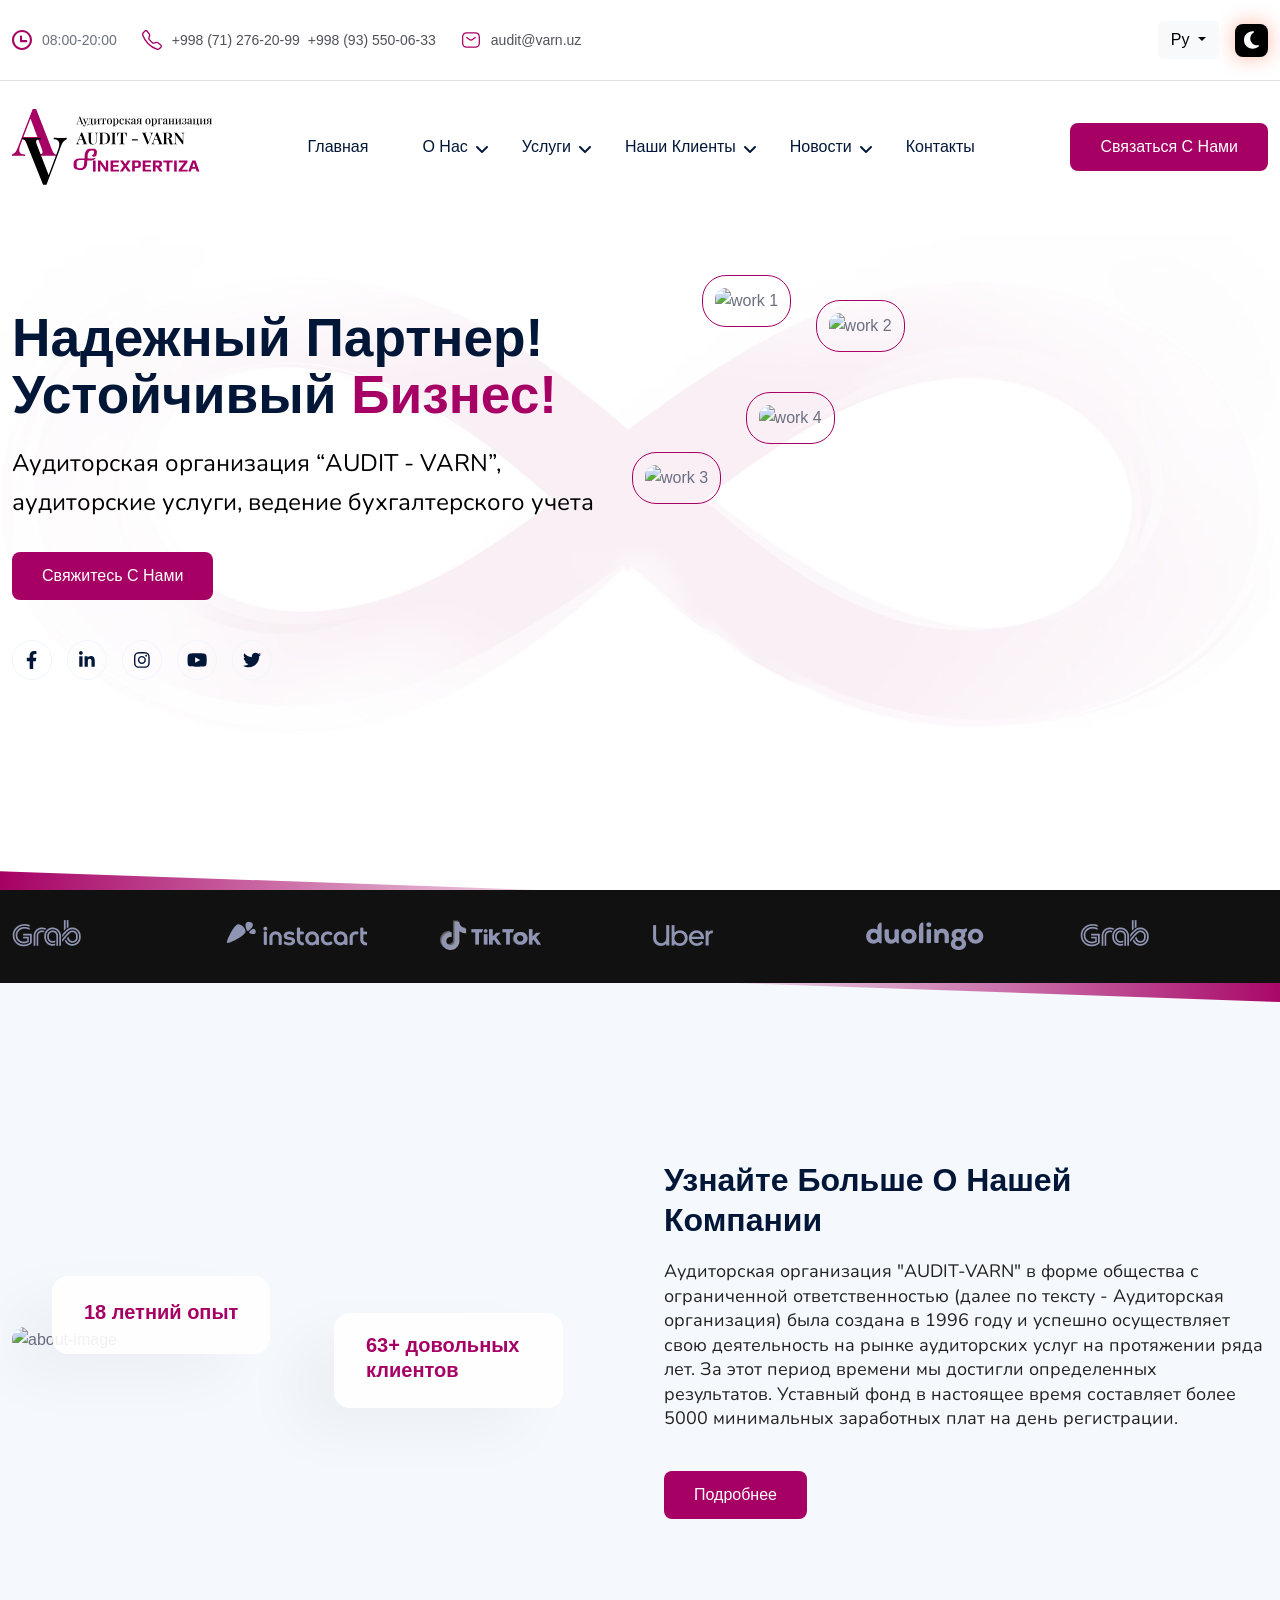
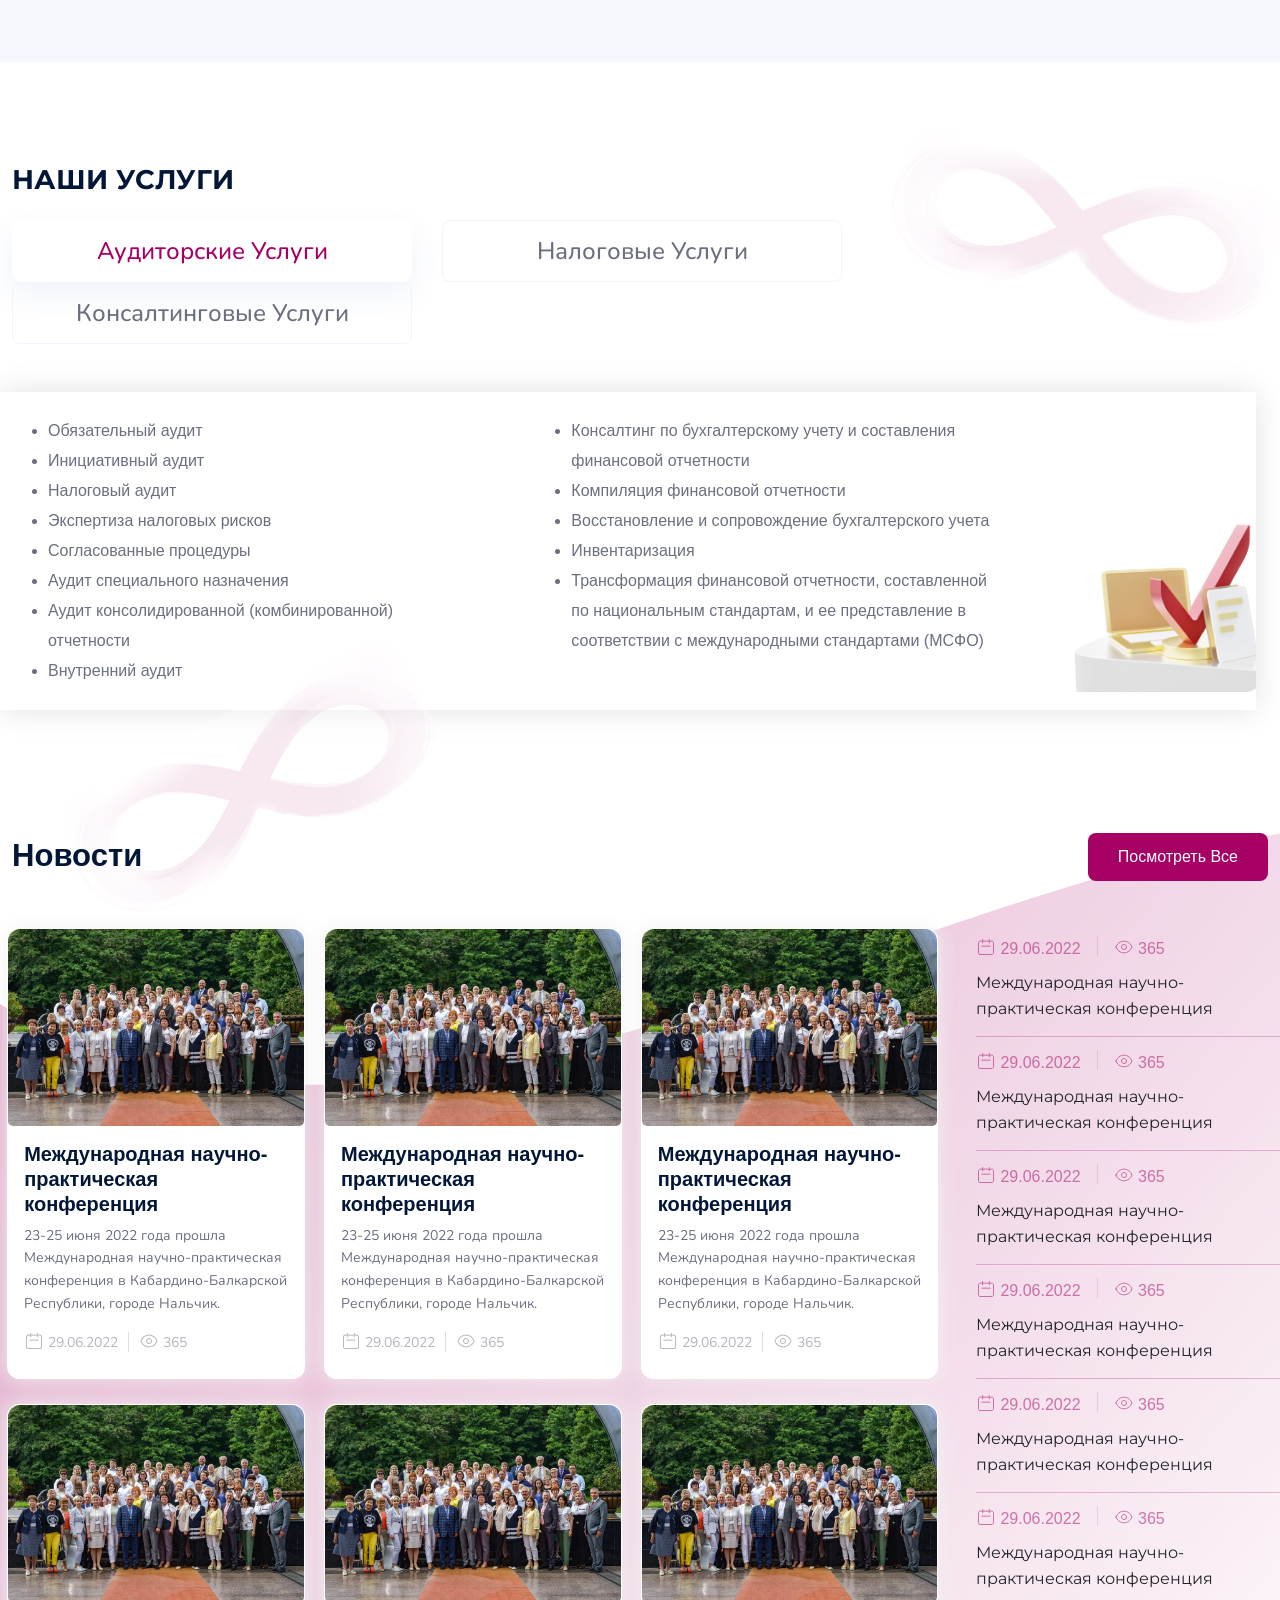
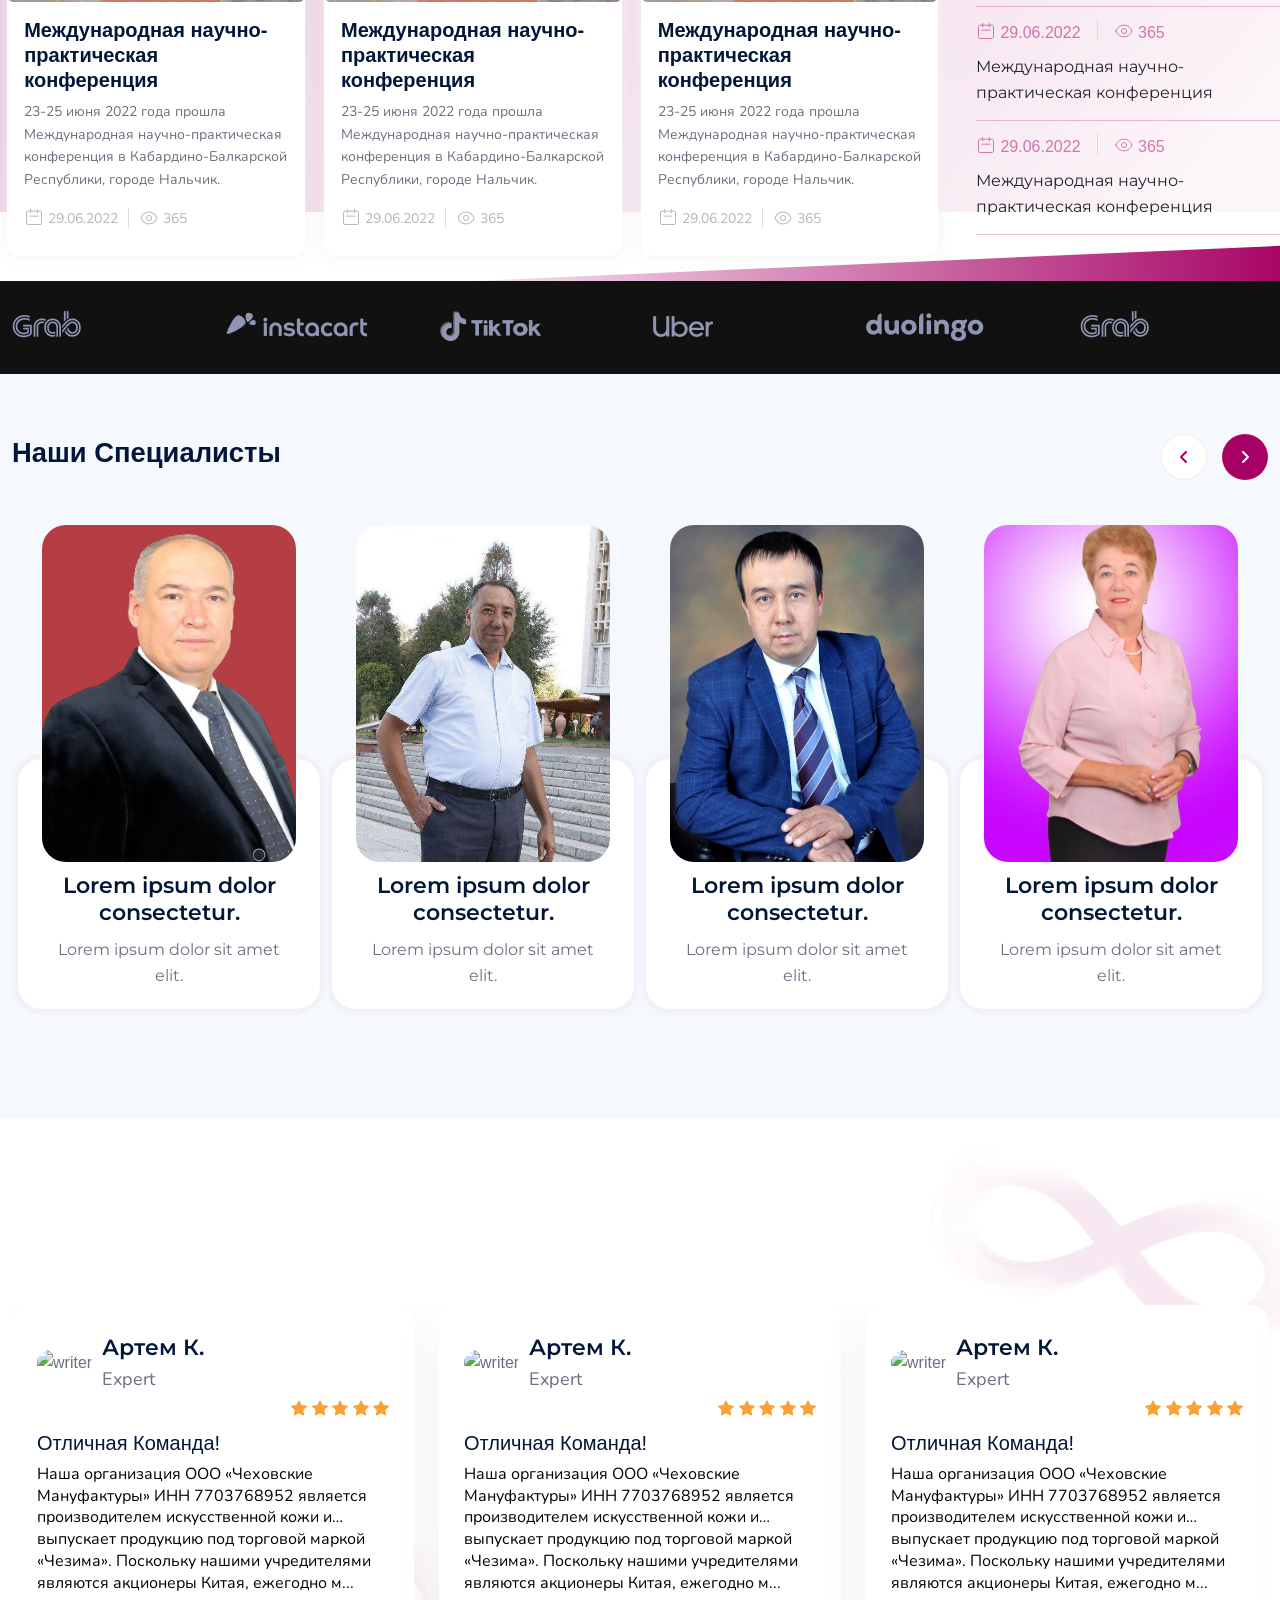
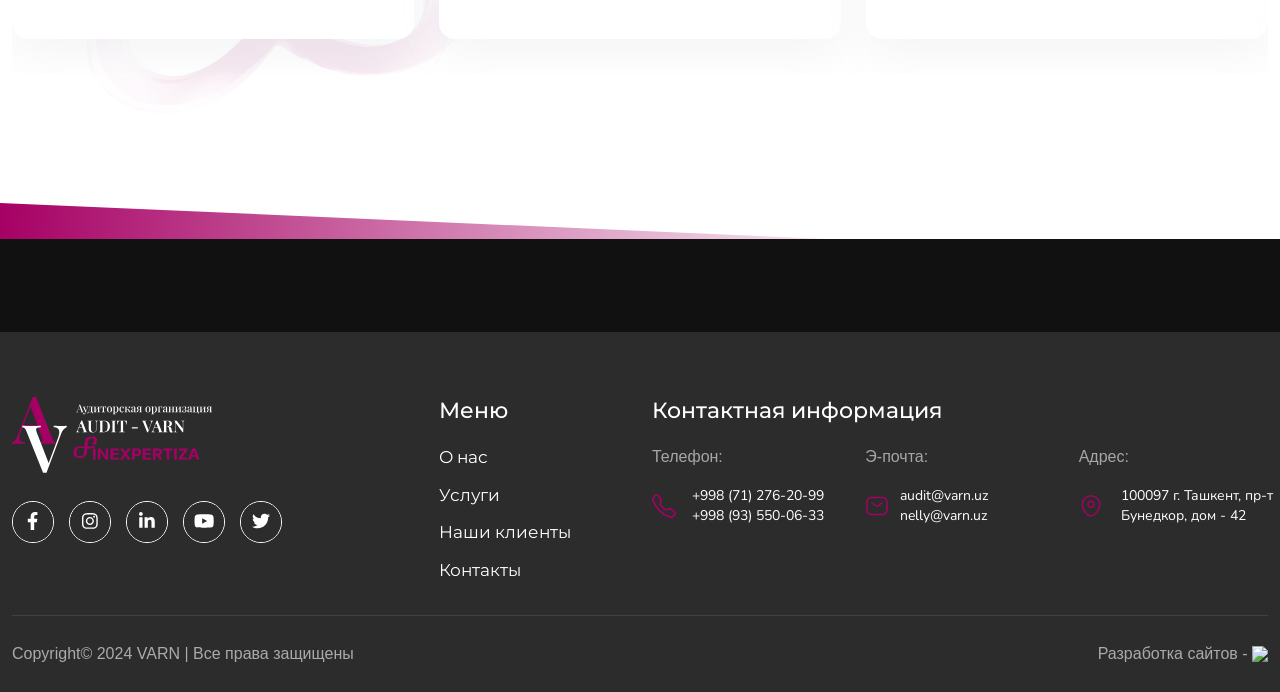
==== commit 417dd30b: "fill desktop" ====
--- a/demos/html/torkbiz/index.html
+++ b/demos/html/torkbiz/index.html
@@ -41,11 +41,11 @@
   <link rel="stylesheet" href="assets/css/style.css">
 </head>
 
-<div>
+<body>
 
   <!-- ===============>> Preloader start here <<================= -->
   <div class="preloader">
-    <img src="assets/images/logo/preloader.png" alt="preloader icon">
+    <img loading="lazy" src="assets/images/logo/preloader.png" alt="preloader icon">
   </div>
   <!-- ===============>> Preloader end here <<================= -->
 
@@ -92,7 +92,7 @@
             </ul>
           </div>
           <div class="lightdark-switch ms-3">
-            <span class="dark-btn p-0 border-0" id="btnSwitch" style="width: 33px; height: 33px;"><img
+            <span class="dark-btn p-0 border-0" id="btnSwitch" style="width: 33px; height: 33px;"><img loading="lazy"
                 src="assets/images/icon/moon.svg" alt="lightdark-switch" class="swtich-icon"></span>
           </div>
         </div>
@@ -111,7 +111,7 @@
             <div class="header-wrapper">
               <div class="logo">
                 <a href="index.html">
-                  <img class="dark" src="assets/images/logo/logo.svg" alt="logo">
+                  <img loading="lazy" class="dark" src="assets/images/logo/logo.svg" alt="logo">
                 </a>
               </div>
               <div class="menu-area">
@@ -217,12 +217,12 @@
             <div class="col-lg-6 col-md-6">
               <div class=" banner-images d-flex flex-column">
                 <div>
-                  <img src="assets/images/bg/image.png" alt="work 1">
-                  <img src="assets/images/bg/image2.png" alt="work 2">
+                  <img loading="lazy" src="assets/images/bg/image.png" alt="work 1">
+                  <img loading="lazy" src="assets/images/bg/image2.png" alt="work 2">
                 </div>
                 <div>
-                  <img src="assets/images/bg/image3.png" alt="work 3">
-                  <img src="assets/images/bg/image4.png" alt="work 4">
+                  <img loading="lazy" src="assets/images/bg/image3.png" alt="work 3">
+                  <img loading="lazy" src="assets/images/bg/image4.png" alt="work 4">
                 </div>
               </div>
             </div>
@@ -242,35 +242,35 @@
             <div class="swiper-slide">
               <div class="partner__item">
                 <div class="partner__item-inner">
-                  <img src="assets/images/partner/light/1.png" alt="partner logo">
+                  <img loading="lazy" src="assets/images/partner/light/1.png" alt="partner logo">
                 </div>
               </div>
             </div>
             <div class="swiper-slide">
               <div class="partner__item">
                 <div class="partner__item-inner">
-                  <img src="assets/images/partner/light/2.png" alt="partner logo">
+                  <img loading="lazy" src="assets/images/partner/light/2.png" alt="partner logo">
                 </div>
               </div>
             </div>
             <div class="swiper-slide">
               <div class="partner__item">
                 <div class="partner__item-inner">
-                  <img src="assets/images/partner/light/3.png" alt="partner logo">
+                  <img loading="lazy" src="assets/images/partner/light/3.png" alt="partner logo">
                 </div>
               </div>
             </div>
             <div class="swiper-slide">
               <div class="partner__item">
                 <div class="partner__item-inner">
-                  <img src="assets/images/partner/light/4.png" alt="partner logo">
+                  <img loading="lazy" src="assets/images/partner/light/4.png" alt="partner logo">
                 </div>
               </div>
             </div>
             <div class="swiper-slide">
               <div class="partner__item">
                 <div class="partner__item-inner">
-                  <img src="assets/images/partner/light/5.png" alt="partner logo">
+                  <img loading="lazy" src="assets/images/partner/light/5.png" alt="partner logo">
                 </div>
               </div>
             </div>
@@ -290,7 +290,7 @@
             <div class="about__thumb" data-aos="fade-right" data-aos-duration="800">
               <div class="about__thumb-inner">
                 <div class="about__thumb-image floating-content">
-                  <img class="dark" src="assets/images/bg/image5.png" alt="about-image">
+                  <img loading="lazy" class="dark" src="assets/images/bg/image5.png" alt="about-image">
                   <div class="floating-content__top-left">
                     <div class="floating-content__item">
                       <h3> <span class="purecounter" data-purecounter-start="0" data-purecounter-end="28">28</span>
@@ -465,97 +465,110 @@
     <div class="service_bg service_bg-1"></div>
     <div class="service_bg service_bg-2"></div>
     <div class="container mt-5 pt-75">
-      <a href="about.html" class="trk-btn trk-btn--border trk-btn--primary1 fw-normal float-end">Посмотреть все</a>
-      <h3 class="py-1 m-0">Новости</h3>
+      <a data-aos="fade-left" href="about.html"
+        class="trk-btn trk-btn--border trk-btn--primary1 fw-normal float-end">Посмотреть все</a>
+      <h3 data-aos="fade-right" class="py-1 m-0">Новости</h3>
       <div class="row flex-nowrap mt-5">
-        <div class="col-9 row news_box">
-          <div class="card">
-            <img src="assets/images/news/image.png" class="card-img-top" alt="news">
+        <div class="col-9 row news_box" data-aos="fade-right" data-aos-duration="2000">
+          <div class="card" data-aos="fade-up" data-aos-duration="1200">
+            <img loading="lazy" src="assets/images/news/image.png" class="card-img loading=" lazy"-top" alt="news">
             <div class="card-body">
               <h5 class="fs-5">Международная научно-практическая конференция</h5>
               <p>23-25 июня 2022 года прошла Международная научно-практическая конференция в
                 Кабардино-Балкарской Республики, городе Нальчик.</p>
               <div class="opacity-50 d-flex align-items-center flex-row my-2">
-                <span><img src="assets/images/news/calendar.png" alt="Calendar" style="margin-top: -5px;">
+                <span><img loading="lazy" src="assets/images/news/calendar.png" alt="Calendar"
+                    style="margin-top: -5px;">
                   29.06.2022</span>
                 <span class="vr"></span>
-                <span><img src="assets/images/news/eye.png" alt="eye" style="margin-top: -4px;"> 365</span>
-              </div>
-            </div>
-          </div>
-          <div class="card">
-            <img src="assets/images/news/image.png" class="card-img-top" alt="news">
+                <span><img loading="lazy" src="assets/images/news/eye.png" alt="eye" style="margin-top: -4px;">
+                  365</span>
+              </div>
+            </div>
+          </div>
+          <div class="card" data-aos="fade-up" data-aos-duration="1200">
+            <img loading="lazy" src="assets/images/news/image.png" class="card-img loading=" lazy"-top" alt="news">
             <div class="card-body">
               <h5 class="fs-5">Международная научно-практическая конференция</h5>
               <p>23-25 июня 2022 года прошла Международная научно-практическая конференция в
                 Кабардино-Балкарской Республики, городе Нальчик.</p>
               <div class="opacity-50 d-flex align-items-center flex-row my-2">
-                <span><img src="assets/images/news/calendar.png" alt="Calendar" style="margin-top: -5px;">
+                <span><img loading="lazy" src="assets/images/news/calendar.png" alt="Calendar"
+                    style="margin-top: -5px;">
                   29.06.2022</span>
                 <span class="vr"></span>
-                <span><img src="assets/images/news/eye.png" alt="eye" style="margin-top: -4px;"> 365</span>
-              </div>
-            </div>
-          </div>
-          <div class="card">
-            <img src="assets/images/news/image.png" class="card-img-top" alt="news">
+                <span><img loading="lazy" src="assets/images/news/eye.png" alt="eye" style="margin-top: -4px;">
+                  365</span>
+              </div>
+            </div>
+          </div>
+          <div class="card" data-aos="fade-up" data-aos-duration="1200">
+            <img loading="lazy" src="assets/images/news/image.png" class="card-img loading=" lazy"-top" alt="news">
             <div class="card-body">
               <h5 class="fs-5">Международная научно-практическая конференция</h5>
               <p>23-25 июня 2022 года прошла Международная научно-практическая конференция в
                 Кабардино-Балкарской Республики, городе Нальчик.</p>
               <div class="opacity-50 d-flex align-items-center flex-row my-2">
-                <span><img src="assets/images/news/calendar.png" alt="Calendar" style="margin-top: -5px;">
+                <span><img loading="lazy" src="assets/images/news/calendar.png" alt="Calendar"
+                    style="margin-top: -5px;">
                   29.06.2022</span>
                 <span class="vr"></span>
-                <span><img src="assets/images/news/eye.png" alt="eye" style="margin-top: -4px;"> 365</span>
-              </div>
-            </div>
-          </div>
-          <div class="card">
-            <img src="assets/images/news/image.png" class="card-img-top" alt="news">
+                <span><img loading="lazy" src="assets/images/news/eye.png" alt="eye" style="margin-top: -4px;">
+                  365</span>
+              </div>
+            </div>
+          </div>
+          <div class="card" data-aos="fade-up" data-aos-duration="1200">
+            <img loading="lazy" src="assets/images/news/image.png" class="card-img loading=" lazy"-top" alt="news">
             <div class="card-body">
               <h5 class="fs-5">Международная научно-практическая конференция</h5>
               <p>23-25 июня 2022 года прошла Международная научно-практическая конференция в
                 Кабардино-Балкарской Республики, городе Нальчик.</p>
               <div class="opacity-50 d-flex align-items-center flex-row my-2">
-                <span><img src="assets/images/news/calendar.png" alt="Calendar" style="margin-top: -5px;">
+                <span><img loading="lazy" src="assets/images/news/calendar.png" alt="Calendar"
+                    style="margin-top: -5px;">
                   29.06.2022</span>
                 <span class="vr"></span>
-                <span><img src="assets/images/news/eye.png" alt="eye" style="margin-top: -4px;"> 365</span>
-              </div>
-            </div>
-          </div>
-          <div class="card">
-            <img src="assets/images/news/image.png" class="card-img-top" alt="news">
+                <span><img loading="lazy" src="assets/images/news/eye.png" alt="eye" style="margin-top: -4px;">
+                  365</span>
+              </div>
+            </div>
+          </div>
+          <div class="card" data-aos="fade-up" data-aos-duration="1200">
+            <img loading="lazy" src="assets/images/news/image.png" class="card-img loading=" lazy"-top" alt="news">
             <div class="card-body">
               <h5 class="fs-5">Международная научно-практическая конференция</h5>
               <p>23-25 июня 2022 года прошла Международная научно-практическая конференция в
                 Кабардино-Балкарской Республики, городе Нальчик.</p>
               <div class="opacity-50 d-flex align-items-center flex-row my-2">
-                <span><img src="assets/images/news/calendar.png" alt="Calendar" style="margin-top: -5px;">
+                <span><img loading="lazy" src="assets/images/news/calendar.png" alt="Calendar"
+                    style="margin-top: -5px;">
                   29.06.2022</span>
                 <span class="vr"></span>
-                <span><img src="assets/images/news/eye.png" alt="eye" style="margin-top: -4px;"> 365</span>
-              </div>
-            </div>
-          </div>
-          <div class="card">
-            <img src="assets/images/news/image.png" class="card-img-top" alt="news">
+                <span><img loading="lazy" src="assets/images/news/eye.png" alt="eye" style="margin-top: -4px;">
+                  365</span>
+              </div>
+            </div>
+          </div>
+          <div class="card" data-aos="fade-up" data-aos-duration="1200">
+            <img loading="lazy" src="assets/images/news/image.png" class="card-img loading=" lazy"-top" alt="news">
             <div class="card-body">
               <h5 class="fs-5">Международная научно-практическая конференция</h5>
               <p>23-25 июня 2022 года прошла Международная научно-практическая конференция в
                 Кабардино-Балкарской Республики, городе Нальчик.</p>
               <div class="opacity-50 d-flex align-items-center flex-row my-2">
-                <span><img src="assets/images/news/calendar.png" alt="Calendar" style="margin-top: -5px;">
+                <span><img loading="lazy" src="assets/images/news/calendar.png" alt="Calendar"
+                    style="margin-top: -5px;">
                   29.06.2022</span>
                 <span class="vr"></span>
-                <span><img src="assets/images/news/eye.png" alt="eye" style="margin-top: -4px;"> 365</span>
+                <span><img loading="lazy" src="assets/images/news/eye.png" alt="eye" style="margin-top: -4px;">
+                  365</span>
               </div>
             </div>
           </div>
         </div>
         <div class="col-4">
-          <div class="ps-4 ms-3">
+          <div class="ps-4 ms-3" data-aos="fade-up" data-aos-duration="1200">
             <div class="opacity-50 d-flex align-items-center flex-row my-2">
               <span>
                 <svg style="margin-top: -5px;" width="20" viewBox="0 0 20 20" xmlns="http://www.w3.org/2000/svg">
@@ -580,7 +593,7 @@
             <p class="w-75 font-montserrat text-dark">Международная научно-практическая конференция</p>
             <hr style="border-color: var(--brand-color);">
           </div>
-          <div class="ps-4 ms-3">
+          <div class="ps-4 ms-3" data-aos="fade-up" data-aos-duration="1200">
             <div class="opacity-50 d-flex align-items-center flex-row my-2">
               <span>
                 <svg style="margin-top: -5px;" width="20" viewBox="0 0 20 20" xmlns="http://www.w3.org/2000/svg">
@@ -605,7 +618,7 @@
             <p class="w-75 font-montserrat text-dark">Международная научно-практическая конференция</p>
             <hr style="border-color: var(--brand-color);">
           </div>
-          <div class="ps-4 ms-3">
+          <div class="ps-4 ms-3" data-aos="fade-up" data-aos-duration="1200">
             <div class="opacity-50 d-flex align-items-center flex-row my-2">
               <span>
                 <svg style="margin-top: -5px;" width="20" viewBox="0 0 20 20" xmlns="http://www.w3.org/2000/svg">
@@ -630,7 +643,7 @@
             <p class="w-75 font-montserrat text-dark">Международная научно-практическая конференция</p>
             <hr style="border-color: var(--brand-color);">
           </div>
-          <div class="ps-4 ms-3">
+          <div class="ps-4 ms-3" data-aos="fade-up" data-aos-duration="1200">
             <div class="opacity-50 d-flex align-items-center flex-row my-2">
               <span>
                 <svg style="margin-top: -5px;" width="20" viewBox="0 0 20 20" xmlns="http://www.w3.org/2000/svg">
@@ -655,7 +668,7 @@
             <p class="w-75 font-montserrat text-dark">Международная научно-практическая конференция</p>
             <hr style="border-color: var(--brand-color);">
           </div>
-          <div class="ps-4 ms-3">
+          <div class="ps-4 ms-3" data-aos="fade-up" data-aos-duration="1200">
             <div class="opacity-50 d-flex align-items-center flex-row my-2">
               <span>
                 <svg style="margin-top: -5px;" width="20" viewBox="0 0 20 20" xmlns="http://www.w3.org/2000/svg">
@@ -680,7 +693,7 @@
             <p class="w-75 font-montserrat text-dark">Международная научно-практическая конференция</p>
             <hr style="border-color: var(--brand-color);">
           </div>
-          <div class="ps-4 ms-3">
+          <div class="ps-4 ms-3" data-aos="fade-up" data-aos-duration="1200">
             <div class="opacity-50 d-flex align-items-center flex-row my-2">
               <span>
                 <svg style="margin-top: -5px;" width="20" viewBox="0 0 20 20" xmlns="http://www.w3.org/2000/svg">
@@ -705,7 +718,7 @@
             <p class="w-75 font-montserrat text-dark">Международная научно-практическая конференция</p>
             <hr style="border-color: var(--brand-color);">
           </div>
-          <div class="ps-4 ms-3">
+          <div class="ps-4 ms-3" data-aos="fade-up" data-aos-duration="1200">
             <div class="opacity-50 d-flex align-items-center flex-row my-2">
               <span>
                 <svg style="margin-top: -5px;" width="20" viewBox="0 0 20 20" xmlns="http://www.w3.org/2000/svg">
@@ -730,7 +743,7 @@
             <p class="w-75 font-montserrat text-dark">Международная научно-практическая конференция</p>
             <hr style="border-color: var(--brand-color);">
           </div>
-          <div class="ps-4 ms-3">
+          <div class="ps-4 ms-3" data-aos="fade-up" data-aos-duration="1200">
             <div class="opacity-50 d-flex align-items-center flex-row my-2">
               <span>
                 <svg style="margin-top: -5px;" width="20" viewBox="0 0 20 20" xmlns="http://www.w3.org/2000/svg">
@@ -771,28 +784,28 @@
             <div class="swiper-slide">
               <div class="partner__item">
                 <div class="partner__item-inner">
-                  <img src="assets/images/partner/light/1.png" alt="partner logo">
+                  <img loading="lazy" src="assets/images/partner/light/1.png" alt="partner logo">
                 </div>
               </div>
             </div>
             <div class="swiper-slide">
               <div class="partner__item">
                 <div class="partner__item-inner">
-                  <img src="assets/images/partner/light/2.png" alt="partner logo">
+                  <img loading="lazy" src="assets/images/partner/light/2.png" alt="partner logo">
                 </div>
               </div>
             </div>
             <div class="swiper-slide">
               <div class="partner__item">
                 <div class="partner__item-inner">
-                  <img src="assets/images/partner/light/3.png" alt="partner logo">
+                  <img loading="lazy" src="assets/images/partner/light/3.png" alt="partner logo">
                 </div>
               </div>
             </div>
             <div class="swiper-slide">
               <div class="partner__item">
                 <div class="partner__item-inner">
-                  <img src="assets/images/partner/light/4.png" alt="partner logo">
+                  <img loading="lazy" src="assets/images/partner/light/4.png" alt="partner logo">
                 </div>
               </div>
             </div>
@@ -800,7 +813,7 @@
               <div class="swiper-slide">
                 <div class="partner__item">
                   <div class="partner__item-inner">
-                    <img src="assets/images/partner/light/5.png" alt="partner logo">
+                    <img loading="lazy" src="assets/images/partner/light/5.png" alt="partner logo">
                   </div>
                 </div>
               </div>
@@ -831,42 +844,42 @@
         <div class="slider-container">
           <div class="slider">
             <div class="slide">
-              <img src="assets/images/experts/image.png" alt="Image 1">
+              <img loading="lazy" src="assets/images/experts/image.png" alt="Image 1">
               <h4>Lorem ipsum dolor consectetur.</h4>
               <p>Lorem ipsum dolor sit amet elit.</p>
             </div>
             <div class="slide">
-              <img src="assets/images/experts/image2.png" alt="Image 2">
+              <img loading="lazy" src="assets/images/experts/image2.png" alt="Image 2">
               <h4>Lorem ipsum dolor consectetur.</h4>
               <p>Lorem ipsum dolor sit amet elit.</p>
             </div>
             <div class="slide">
-              <img src="assets/images/experts/image3.png" alt="Image 3">
+              <img loading="lazy" src="assets/images/experts/image3.png" alt="Image 3">
               <h4>Lorem ipsum dolor consectetur.</h4>
               <p>Lorem ipsum dolor sit amet elit.</p>
             </div>
             <div class="slide">
-              <img src="assets/images/experts/image4.png" alt="Image 4">
+              <img loading="lazy" src="assets/images/experts/image4.png" alt="Image 4">
               <h4>Lorem ipsum dolor consectetur.</h4>
               <p>Lorem ipsum dolor sit amet elit.</p>
             </div>
             <div class="slide">
-              <img src="assets/images/experts/image.png" alt="Image 5">
+              <img loading="lazy" src="assets/images/experts/image.png" alt="Image 5">
               <h4>Lorem ipsum dolor consectetur.</h4>
               <p>Lorem ipsum dolor sit amet elit.</p>
             </div>
             <div class="slide">
-              <img src="assets/images/experts/image2.png" alt="Image 6">
+              <img loading="lazy" src="assets/images/experts/image2.png" alt="Image 6">
               <h4>Lorem ipsum dolor consectetur.</h4>
               <p>Lorem ipsum dolor sit amet elit.</p>
             </div>
             <div class="slide">
-              <img src="assets/images/experts/image3.png" alt="Image 7">
+              <img loading="lazy" src="assets/images/experts/image3.png" alt="Image 7">
               <h4>Lorem ipsum dolor consectetur.</h4>
               <p>Lorem ipsum dolor sit amet elit.</p>
             </div>
             <div class="slide">
-              <img src="assets/images/experts/image4.png" alt="Image 8">
+              <img loading="lazy" src="assets/images/experts/image4.png" alt="Image 8">
               <h4>Lorem ipsum dolor consectetur.</h4>
               <p>Lorem ipsum dolor sit amet elit.</p>
             </div>
@@ -876,7 +889,8 @@
   <!-- ===============>> Blog section start here <<================= -->
 
   <!-- ===============>> cta section start here <<================= -->
-  <section class="blog padding-top padding-bottom bg-color-4 align-items-center d-flex position-relative" style="height: 80vh;z-index: 1;">
+  <section class="blog padding-top padding-bottom bg-color-4 align-items-center d-flex position-relative"
+    style="height: 80vh;z-index: 1;">
     <div class="container">
       <div class="section-header d-md-flex align-items-center justify-content-between">
         <div class="section-header__content" data-aos="fade-right">
@@ -898,7 +912,7 @@
                   <div class="blog__content">
                     <div class="blog__writer">
                       <div class="blog__writer-thumb">
-                        <img
+                        <img loading="lazy"
                           src="https://encrypted-tbn0.gstatic.com/images?q=tbn:ANd9GcT0WxAubQyY-WaN8W-esXaxi_SfTKpjHYIf9w&s"
                           alt="writer">
                       </div>
@@ -948,7 +962,7 @@
                   <div class="blog__content">
                     <div class="blog__writer">
                       <div class="blog__writer-thumb">
-                        <img
+                        <img loading="lazy"
                           src="https://encrypted-tbn0.gstatic.com/images?q=tbn:ANd9GcT0WxAubQyY-WaN8W-esXaxi_SfTKpjHYIf9w&s"
                           alt="writer">
                       </div>
@@ -998,7 +1012,7 @@
                   <div class="blog__content">
                     <div class="blog__writer">
                       <div class="blog__writer-thumb">
-                        <img
+                        <img loading="lazy"
                           src="https://encrypted-tbn0.gstatic.com/images?q=tbn:ANd9GcT0WxAubQyY-WaN8W-esXaxi_SfTKpjHYIf9w&s"
                           alt="writer">
                       </div>
@@ -1051,151 +1065,151 @@
   </section>
   <!-- ===============>> cta section start here <<================= -->
 
+  <!-- ===============>> partner section start here <<================= -->
+  <div class="partner partner-2 partner-3 partner--gradient" style="height: 93px;">
+    <div class="container">
+      <div class="partner__wrapper">
+        <div class="partner__slider swiper">
+
+        </div>
+      </div>
+    </div>
+  </div>
+  <!-- ===============>> partner section end here <<================= -->
+
   <!-- ===============>> footer start here <<================= -->
   <footer class="footer brand-1">
     <div class="container">
       <div class="footer__wrapper">
         <div class="footer__top footer__top--style1">
           <div class="row gy-5 gx-4">
-            <div class="col-lg-6 col-md-5">
+            <div class="col-lg-4 col-md-5">
               <div class="footer__about">
-                <a href="index.html" class="footer__about-logo"><img src="assets/images/logo/Logo-white.png"
+                <a href="index.html" class="footer__about-logo"><img loading="lazy" src="assets/images/logo/logo2.svg"
                     alt="Logo"></a>
-                <p class="footer__about-moto ">Welcome to our trading site! We offer the best, most
-                  affordable products and services around. Shop now and start finding great deals!</p>
-                <div class="footer__app">
-                  <div class="footer__app-item footer__app-item--apple">
-                    <div class="footer__app-inner">
-                      <div class="footer__app-thumb">
-                        <a href="https://www.apple.com/app-store/" target="_blank" class="stretched-link">
-                          <img src="assets/images/footer/apple.png" alt="apple-icon">
-                        </a>
-                      </div>
-                      <div class="footer__app-content">
-                        <span>Download on the</span>
-                        <p class="mb-0">App Store</p>
-                      </div>
-                    </div>
-                  </div>
-                  <div class="footer__app-item footer__app-item--playstore">
-                    <div class="footer__app-inner">
-                      <div class="footer__app-thumb">
-                        <a href="https://play.google.com/store" target="_blank" class="stretched-link">
-                          <img src="assets/images/footer/play.png" alt="playstore-icon">
-                        </a>
-                      </div>
-                      <div class="footer__app-content">
-                        <span>get it on</span>
-                        <p class="mb-0">Google Play</p>
-                      </div>
-                    </div>
-                  </div>
+                <div class="mt-2">
+                  <ul class="social">
+                    <li class="social__item">
+                      <a href="#" class="social__link social__link--style2"><i class="fab fa-facebook-f"></i></a>
+                    </li>
+                    <li class="social__item">
+                      <a href="#" class="social__link social__link--style2 "><i class="fab fa-instagram"></i></a>
+                    </li>
+                    <li class="social__item">
+                      <a href="#" class="social__link social__link--style2"><i class="fa-brands fa-linkedin-in"></i></a>
+                    </li>
+                    <li class="social__item">
+                      <a href="#" class="social__link social__link--style2"><i class="fab fa-youtube"></i></a>
+                    </li>
+                    <li class="social__item">
+                      <a href="signin.html" class="social__link social__link--style2 d-sm-none d-md-block"><i
+                          class="fab fa-twitter"></i></a>
+                    </li>
+                  </ul>
                 </div>
               </div>
             </div>
             <div class="col-lg-2 col-md-2 col-sm-4 col-6">
               <div class="footer__links">
                 <div class="footer__links-tittle">
-                  <h6>Quick links</h6>
+                  <h6 style="font-size: 22px; font-weight: 500;" class="font-montserrat"
+                    onclick="location.href='index.html'">Меню</h6>
                 </div>
                 <div class="footer__links-content">
                   <ul class="footer__linklist">
-                    <li class="footer__linklist-item"> <a href="about.html">About Us</a>
+                    <li class="footer__linklist-item"> <a href="index.html">О нас</a>
                     </li>
-                    <li class="footer__linklist-item"> <a href="team.html">Teams</a>
+                    <li class="footer__linklist-item"> <a href="index.html">Услуги</a>
                     </li>
-                    <li class="footer__linklist-item"> <a href="services.html">Services</a> </li>
-                    <li class="footer__linklist-item"> <a href="#">Features</a>
+                    <li class="footer__linklist-item"> <a href="index.html">Наши клиенты</a> </li>
+                    <li class="footer__linklist-item"> <a href="index.html">Контакты</a>
                     </li>
                   </ul>
                 </div>
               </div>
-
-            </div>
-            <div class="col-lg-2 col-md-3 col-sm-4 col-6">
+            </div>
+            <div class="col-lg-6 col-md-4 col-sm-5 col-6">
               <div class="footer__links">
                 <div class="footer__links-tittle">
-                  <h6>Support</h6>
-                </div>
-                <div class="footer__links-content">
-                  <ul class="footer__linklist">
-                    <li class="footer__linklist-item"> <a href="#">Terms & Conditions</a>
-                    </li>
-                    <li class="footer__linklist-item"> <a href="#">Privacy Policy</a>
-                    </li>
-                    <li class="footer__linklist-item"> <a href="#">FAQs</a></li>
-                    <li class="footer__linklist-item"> <a href="#">Support Center</a> </li>
-                  </ul>
-                </div>
-              </div>
-
-            </div>
-            <div class="col-lg-2 col-md-2 col-sm-4">
-              <div class="footer__links">
-                <div class="footer__links-tittle">
-                  <h6>Company</h6>
-                </div>
-                <div class="footer__links-content">
-                  <ul class="footer__linklist">
-                    <li class="footer__linklist-item"> <a href="#">Careers</a>
-                    </li>
-                    <li class="footer__linklist-item"> <a href="#">Updates</a>
-                    </li>
-                    <li class="footer__linklist-item"> <a href="#">Job</a> </li>
-                    <li class="footer__linklist-item"> <a href="#">Announce</a>
-                    </li>
-                  </ul>
-                </div>
-              </div>
-
+                  <h6 style="font-size: 22px; font-weight: 500;" class="font-montserrat">Контактная информация</h6>
+                </div>
+                <div class="row contact-info">
+                  <div class="col-4">
+                    <p>Телефон:</p>
+                    <div class="d-flex flex-row align-items-center">
+                      <svg xmlns="http://www.w3.org/2000/svg" class="bi bi-telephone" viewBox="0 0 16 16">
+                        <path
+                          d="M3.654 1.328a.678.678 0 0 0-1.015-.063L1.605 2.3c-.483.484-.661 1.169-.45 1.77a17.6 17.6 0 0 0 4.168 6.608 17.6 17.6 0 0 0 6.608 4.168c.601.211 1.286.033 1.77-.45l1.034-1.034a.678.678 0 0 0-.063-1.015l-2.307-1.794a.68.68 0 0 0-.58-.122l-2.19.547a1.75 1.75 0 0 1-1.657-.459L5.482 8.062a1.75 1.75 0 0 1-.46-1.657l.548-2.19a.68.68 0 0 0-.122-.58zM1.884.511a1.745 1.745 0 0 1 2.612.163L6.29 2.98c.329.423.445.974.315 1.494l-.547 2.19a.68.68 0 0 0 .178.643l2.457 2.457a.68.68 0 0 0 .644.178l2.189-.547a1.75 1.75 0 0 1 1.494.315l2.306 1.794c.829.645.905 1.87.163 2.611l-1.034 1.034c-.74.74-1.846 1.065-2.877.702a18.6 18.6 0 0 1-7.01-4.42 18.6 18.6 0 0 1-4.42-7.009c-.362-1.03-.037-2.137.703-2.877z" />
+                      </svg>
+                      <div>
+                        <a href="tel:+998712762099">+998 (71) 276-20-99</a>
+                        <a href="tel:+998935500633">+998 (93) 550-06-33</a>
+                      </div>
+                    </div>
+                  </div>
+                  <div class="col-4">
+                    <p>Э-почта:</p>
+                    <div class="d-flex flex-row align-items-center">
+                      <svg viewBox="0 0 24 24" fill="none" xmlns="http://www.w3.org/2000/svg">
+                        <path
+                          d="M17 21.25H7C3.35 21.25 1.25 19.15 1.25 15.5V8.50003C1.25 4.85003 3.35 2.75003 7 2.75003H17C20.65 2.75003 22.75 4.85003 22.75 8.50003V15.5C22.75 19.15 20.65 21.25 17 21.25ZM7 4.25003C4.14 4.25003 2.75 5.64003 2.75 8.50003V15.5C2.75 18.36 4.14 19.75 7 19.75H17C19.86 19.75 21.25 18.36 21.25 15.5V8.50003C21.25 5.64003 19.86 4.25003 17 4.25003H7Z"
+                          fill="#A60064" />
+                        <path
+                          d="M11.9998 12.87C11.1598 12.87 10.3098 12.61 9.65978 12.08L6.52978 9.57997C6.20978 9.31997 6.14978 8.84997 6.40978 8.52997C6.66978 8.20997 7.13978 8.14997 7.45978 8.40997L10.5898 10.91C11.3498 11.52 12.6398 11.52 13.3998 10.91L16.5298 8.40997C16.8498 8.14997 17.3298 8.19997 17.5798 8.52997C17.8398 8.84997 17.7898 9.32997 17.4598 9.57997L14.3298 12.08C13.6898 12.61 12.8398 12.87 11.9998 12.87Z"
+                          fill="#A60064" />
+                      </svg>
+                      <div>
+                        <a href="mailto:audit@varn.uz">audit@varn.uz</a>
+                        <a href="mailto:nelly@varn.uz">nelly@varn.uz</a>
+                      </div>
+                    </div>
+                  </div>
+                  <div class="col-4">
+                    <p>Адрес:</p>
+                    <div class="d-flex flex-row align-items-center">
+                      <svg width="24" height="24" viewBox="0 0 24 24" fill="none" xmlns="http://www.w3.org/2000/svg">
+                        <path
+                          d="M11.9999 14.1699C9.86988 14.1699 8.12988 12.4399 8.12988 10.2999C8.12988 8.15994 9.86988 6.43994 11.9999 6.43994C14.1299 6.43994 15.8699 8.16994 15.8699 10.3099C15.8699 12.4499 14.1299 14.1699 11.9999 14.1699ZM11.9999 7.93994C10.6999 7.93994 9.62988 8.99994 9.62988 10.3099C9.62988 11.6199 10.6899 12.6799 11.9999 12.6799C13.3099 12.6799 14.3699 11.6199 14.3699 10.3099C14.3699 8.99994 13.2999 7.93994 11.9999 7.93994Z"
+                          fill="#A60064" />
+                        <path
+                          d="M12.0007 22.76C10.5207 22.76 9.03066 22.2 7.87066 21.09C4.92066 18.25 1.66066 13.72 2.89066 8.33C4.00066 3.44 8.27066 1.25 12.0007 1.25C12.0007 1.25 12.0007 1.25 12.0107 1.25C15.7407 1.25 20.0107 3.44 21.1207 8.34C22.3407 13.73 19.0807 18.25 16.1307 21.09C14.9707 22.2 13.4807 22.76 12.0007 22.76ZM12.0007 2.75C9.09066 2.75 5.35066 4.3 4.36066 8.66C3.28066 13.37 6.24066 17.43 8.92066 20C10.6507 21.67 13.3607 21.67 15.0907 20C17.7607 17.43 20.7207 13.37 19.6607 8.66C18.6607 4.3 14.9107 2.75 12.0007 2.75Z"
+                          fill="#A60064" />
+                      </svg>
+                      <div>
+                        <a href="#">100097 г. Ташкент, пр-т</a>
+                        <a href="#">Бунедкор, дом - 42</a>
+                      </div>
+                    </div>
+                  </div>
+                </div>
+              </div>
             </div>
           </div>
         </div>
         <div class="footer__bottom">
           <div class="footer__end">
             <div class="footer__end-copyright">
-              <p class=" mb-0">© 2023 All Rights Reserved By <a href="https://themeforest.net/user/thetork/portfolio"
-                  target="_blank">Thetork</a> </p>
+              <p class=" mb-0">Copyright© 2024 VARN | Все права защищены</p>
             </div>
             <div>
-              <ul class="social">
-                <li class="social__item">
-                  <a href="#" class="social__link social__link--style2"><i class="fab fa-facebook-f"></i></a>
-                </li>
-                <li class="social__item">
-                  <a href="#" class="social__link social__link--style2 "><i class="fab fa-instagram"></i></a>
-                </li>
-                <li class="social__item">
-                  <a href="#" class="social__link social__link--style2"><i class="fa-brands fa-linkedin-in"></i></a>
-                </li>
-                <li class="social__item">
-                  <a href="#" class="social__link social__link--style2"><i class="fab fa-youtube"></i></a>
-                </li>
-                <li class="social__item">
-                  <a href="signin.html" class="social__link social__link--style2 d-sm-none d-md-block"><i
-                      class="fab fa-twitter"></i></a>
-                </li>
+              <ul class="footer-menu wow fadeInRight" data-wow-delay=".4s"
+                style="visibility: visible; animation-delay: 0.4s; animation-name: fadeInRight;">
+                Разработка сайтов - <a href="https://oqila.uz"><img loading="lazy"
+                    src="https://mariolivagroup.uz/wp-content/themes/wp-bootstrap-starter/assets/img loading="
+                    lazy"/logo/oqila-logo.png" width="66"></a>
               </ul>
             </div>
           </div>
         </div>
       </div>
-    </div>
-    <div class="footer__shape">
-      <span class="footer__shape-item footer__shape-item--1"><img src="assets/images/footer/1.png"
-          alt="shape icon"></span>
-      <span class="footer__shape-item footer__shape-item--2"><img src="assets/images/footer/2.png"
-          alt="shape icon"></span>
-      <span class="footer__shape-item footer__shape-item--3"><img src="assets/images/footer/3.png"
-          alt="shape icon"></span>
-      <span class="footer__shape-item footer__shape-item--4"><img src="assets/images/footer/4.png"
-          alt="shape icon"></span>
     </div>
   </footer>
   <!-- ===============>> footer end here <<================= -->
 
   <!-- ===============>> scrollToTop start here <<================= -->
-  <a href="#" class="scrollToTop scrollToTop--home1"><i class="fa-solid fa-arrow-up-from-bracket"></i></a>
+  <a href="#" class="scrollToTop">
+    <img loading="lazy" src="assets/images/logo/top-icon.svg" alt="top icon">
+  </a>
   <!-- ===============>> scrollToTop ending here <<================= -->
 
   <!-- vendor plugins -->
@@ -1207,6 +1221,6 @@
   <script src="assets/js/purecounter_vanilla.js"></script>
 
   <script src="assets/js/custom.js"></script>
-  </body>
+</body>
 
 </html>
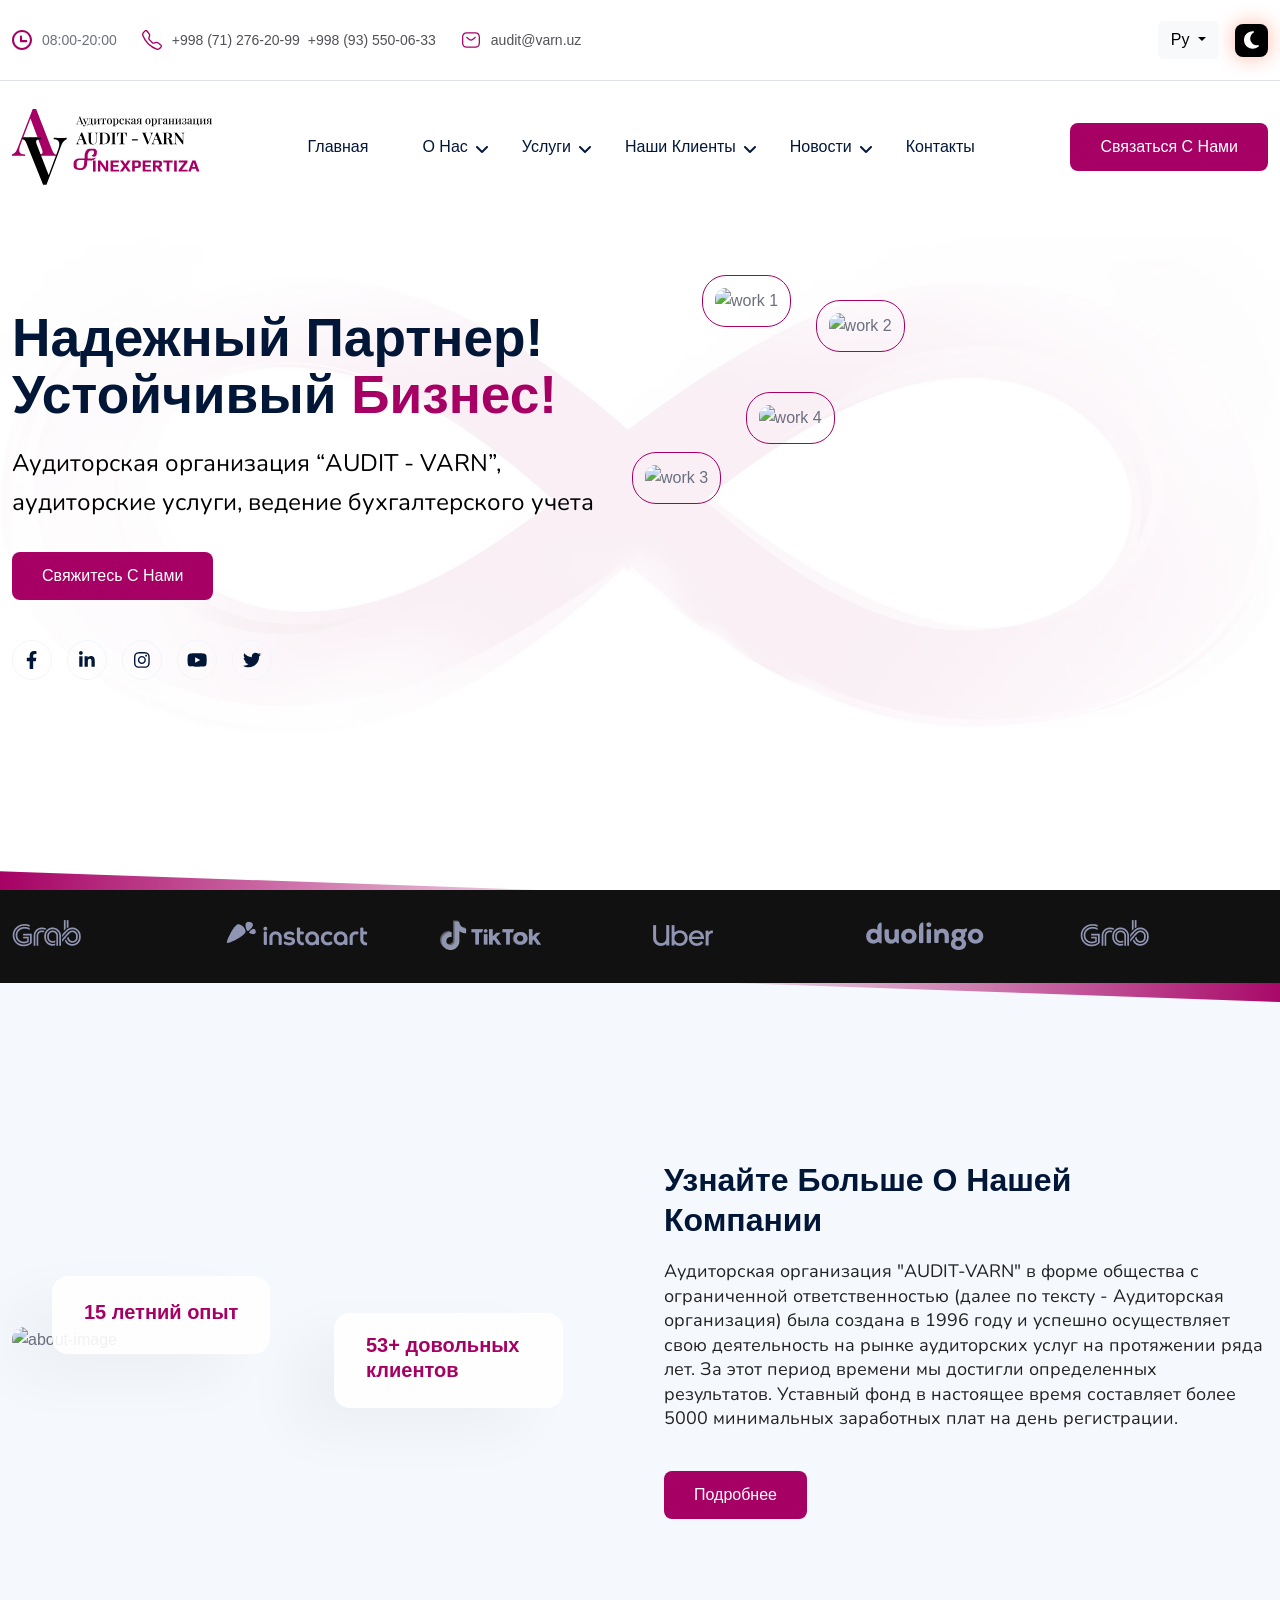
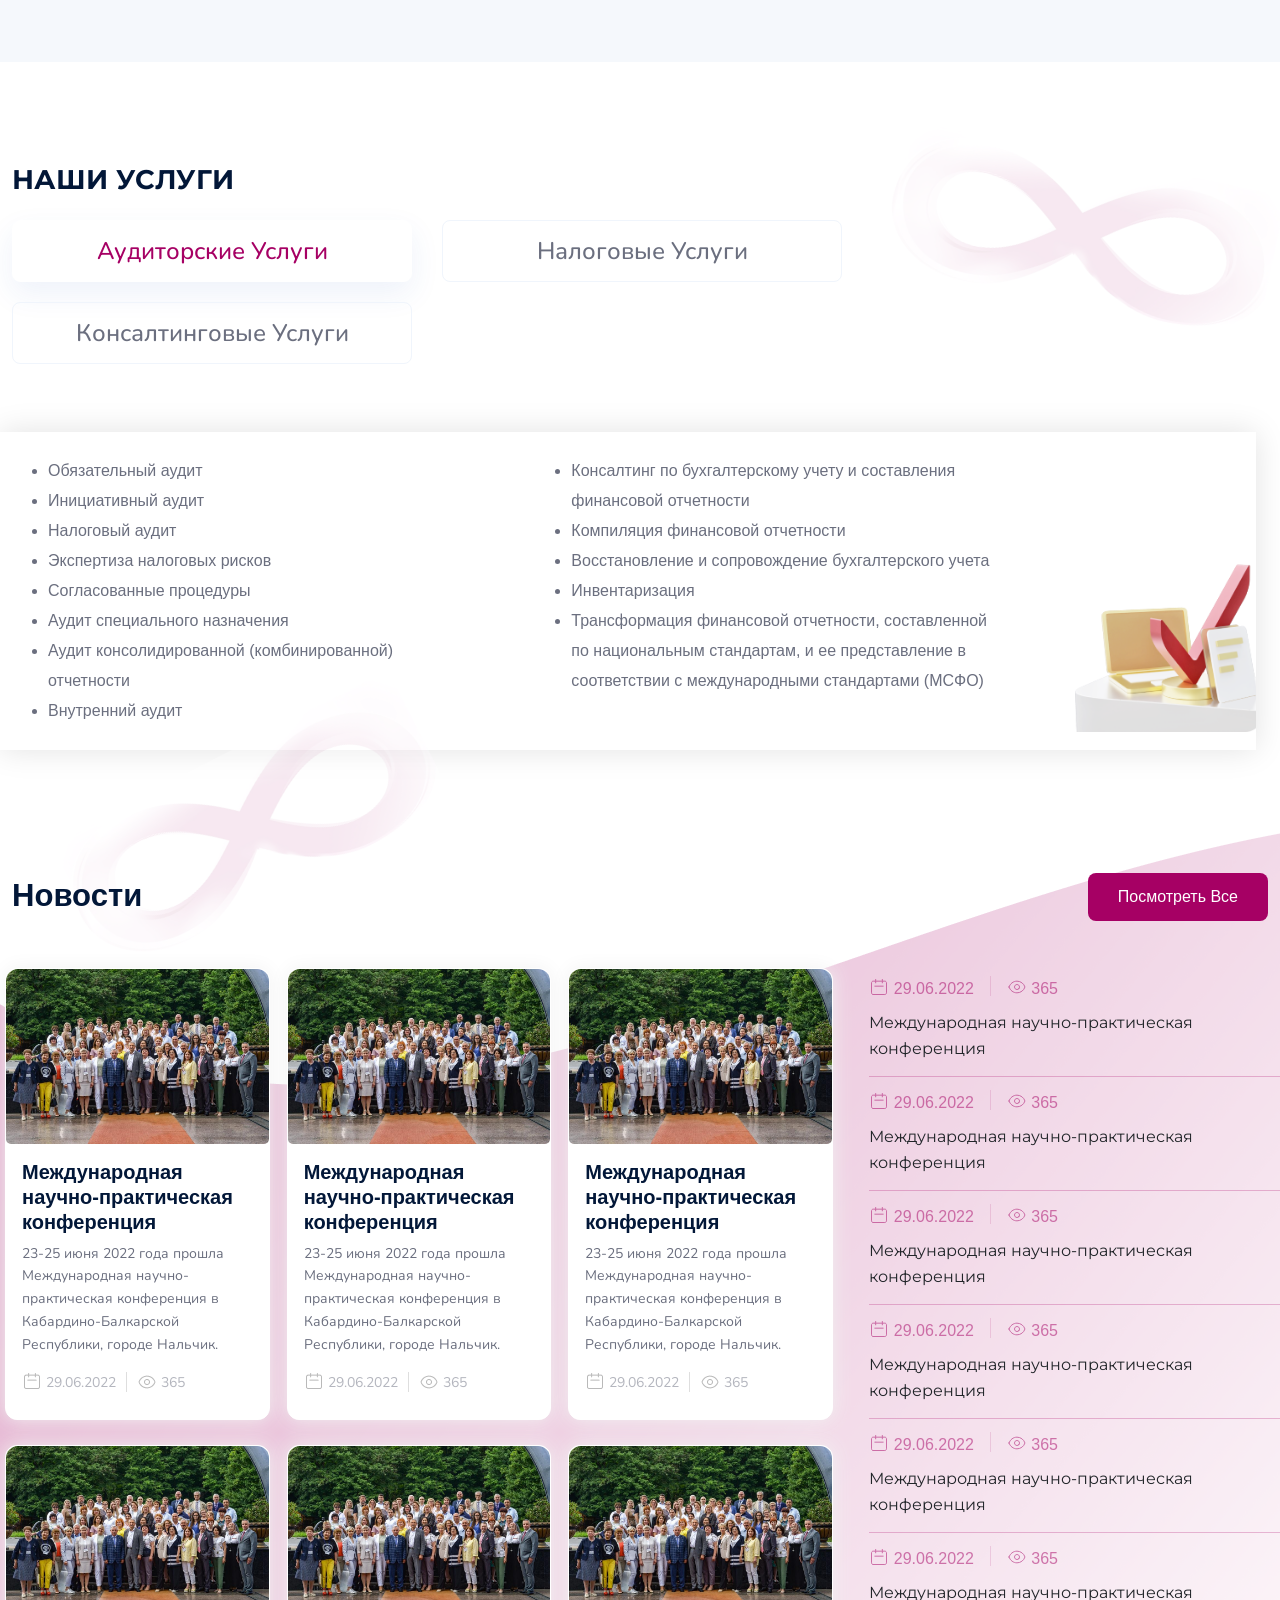
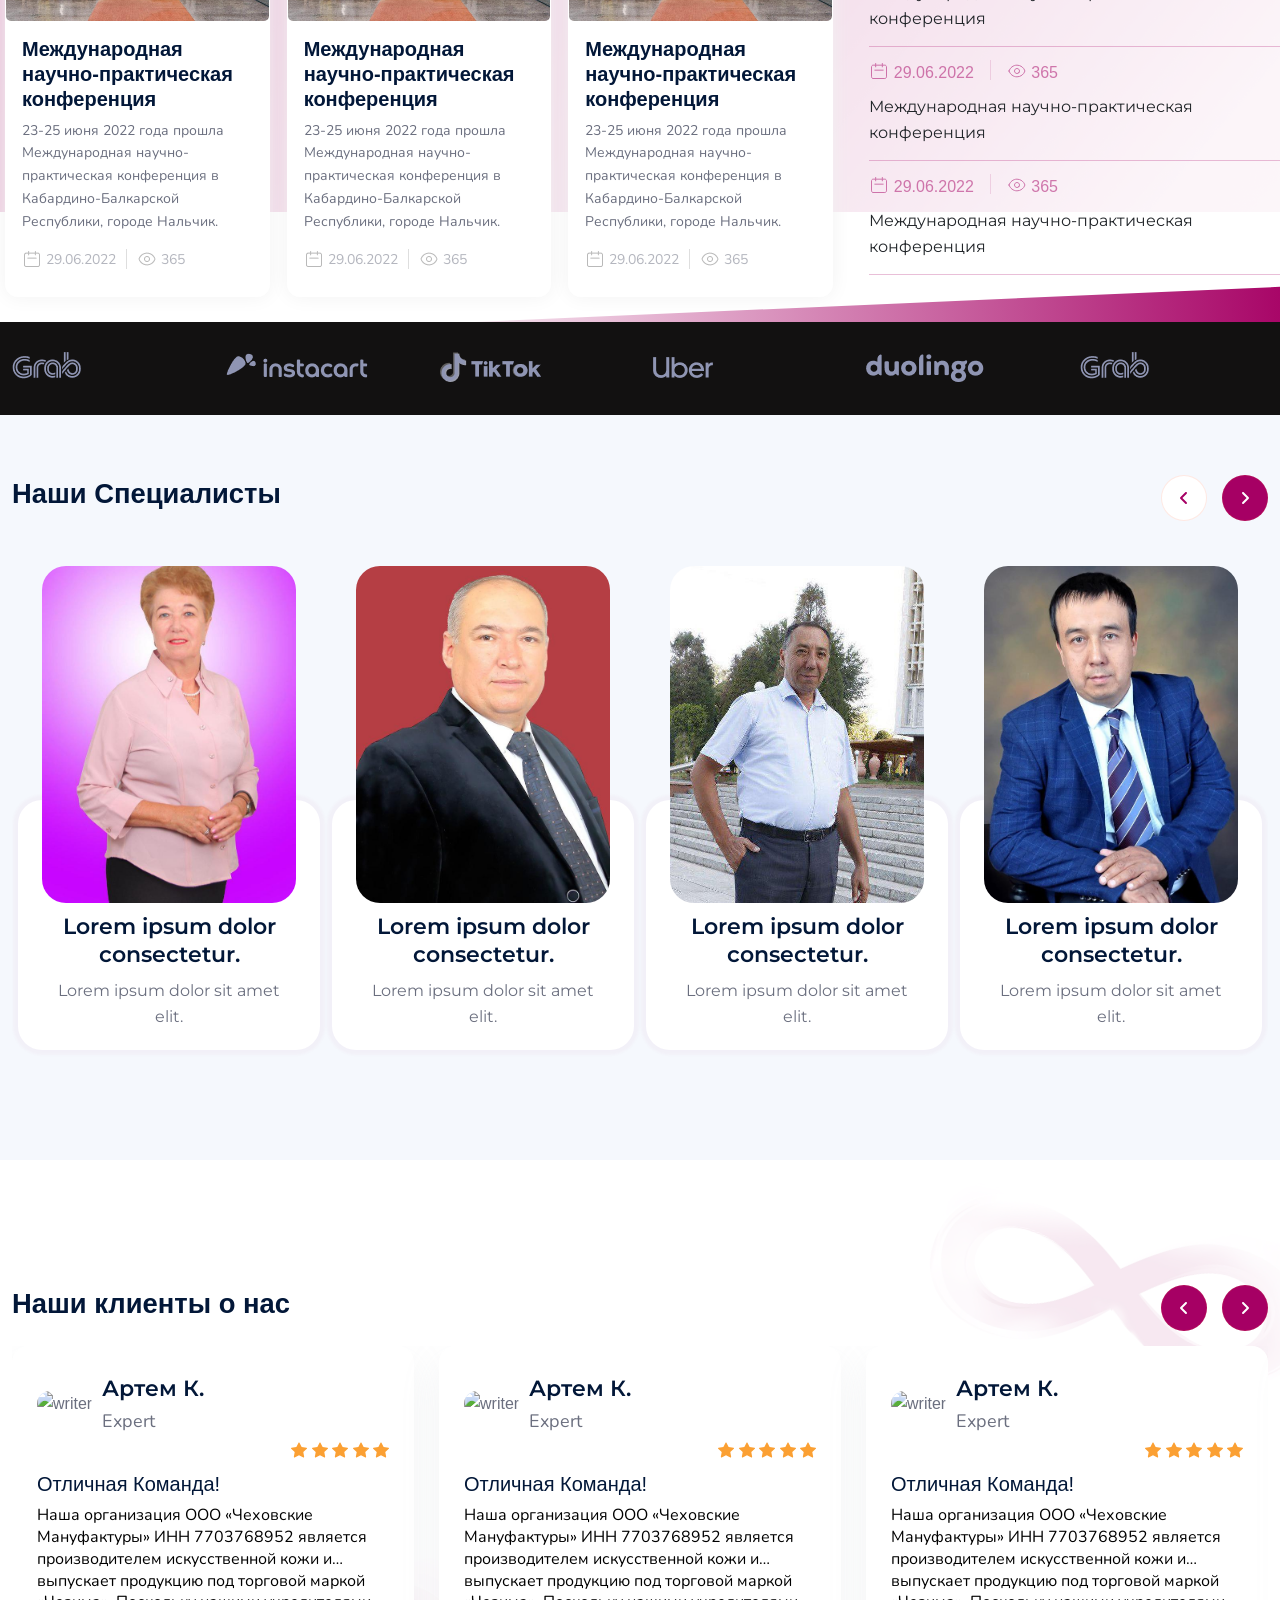
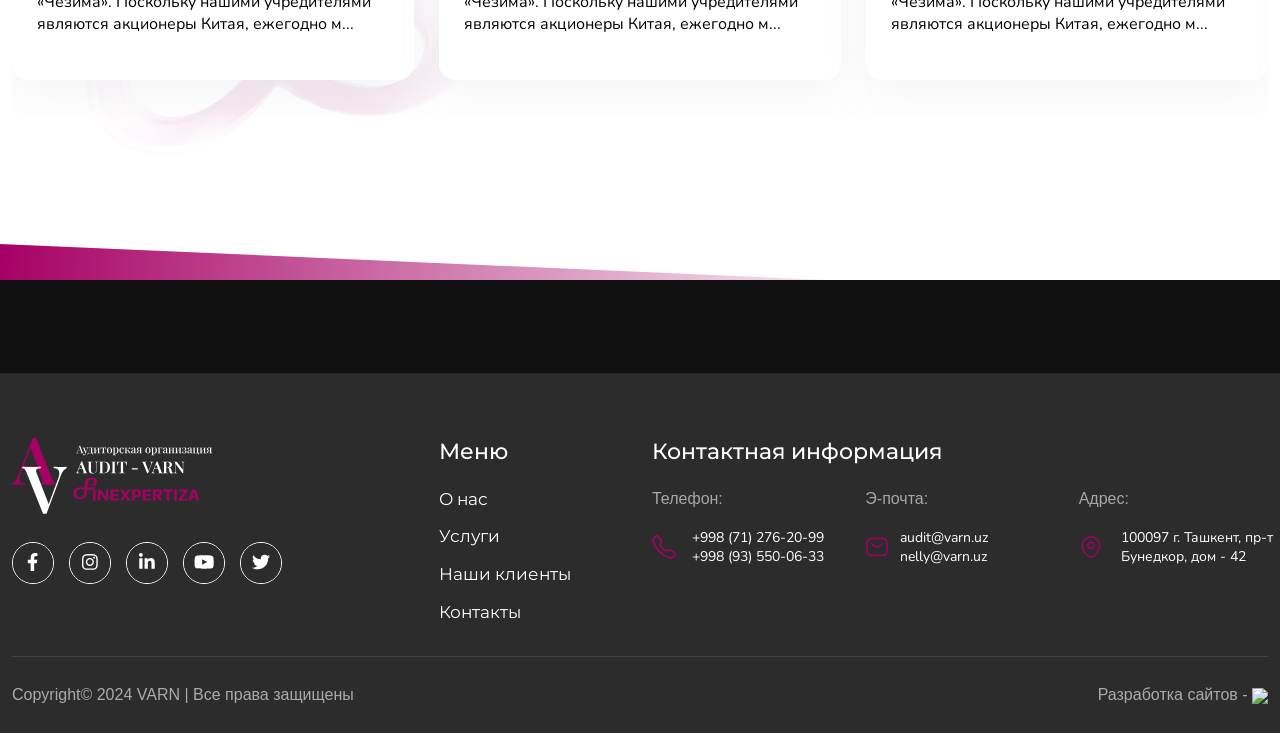
==== commit ba5fc39f: "media 1200 - 992" ====
--- a/demos/html/torkbiz/index.html
+++ b/demos/html/torkbiz/index.html
@@ -22,7 +22,7 @@
   <meta property="og:title"
     content="Torkbiz - Professional Multipurpose HTML Template for Business Consulting & Financial Services">
   <meta property="og:site_name" content=Torkbiz>
-  <meta property="og:url" content="https://thetork.com/demos/html/torkbiz/">
+  <meta property="og:url" content="https://oqila.uz/">
   <meta property="og:description"
     content="Professional Multipurpose Corporate HTML Template for Business Consulting & Financial Service that attract new clients, expand your reach, or establish your brand presence,
       Torkbiz is the perfect choice for crafting a modern business website that stands out in today's competitive landscape.">
@@ -45,7 +45,7 @@
 
   <!-- ===============>> Preloader start here <<================= -->
   <div class="preloader">
-    <img loading="lazy" src="assets/images/logo/preloader.png" alt="preloader icon">
+    <img loading="lazy" src="assets/images/logo/logo.svg" alt="preloader icon">
   </div>
   <!-- ===============>> Preloader end here <<================= -->
 
@@ -469,7 +469,7 @@
         class="trk-btn trk-btn--border trk-btn--primary1 fw-normal float-end">Посмотреть все</a>
       <h3 data-aos="fade-right" class="py-1 m-0">Новости</h3>
       <div class="row flex-nowrap mt-5">
-        <div class="col-9 row news_box" data-aos="fade-right" data-aos-duration="2000">
+        <div class="col-9 col-lg-8 col row news_box" data-aos="fade-right" data-aos-duration="2000">
           <div class="card" data-aos="fade-up" data-aos-duration="1200">
             <img loading="lazy" src="assets/images/news/image.png" class="card-img loading=" lazy"-top" alt="news">
             <div class="card-body">
@@ -567,7 +567,7 @@
             </div>
           </div>
         </div>
-        <div class="col-4">
+        <div class="col-4 col-lg-5">
           <div class="ps-4 ms-3" data-aos="fade-up" data-aos-duration="1200">
             <div class="opacity-50 d-flex align-items-center flex-row my-2">
               <span>
@@ -1166,7 +1166,7 @@
                   </div>
                   <div class="col-4">
                     <p>Адрес:</p>
-                    <div class="d-flex flex-row align-items-center">
+                    <div class="d-flex align-items-center flex-row">
                       <svg width="24" height="24" viewBox="0 0 24 24" fill="none" xmlns="http://www.w3.org/2000/svg">
                         <path
                           d="M11.9999 14.1699C9.86988 14.1699 8.12988 12.4399 8.12988 10.2999C8.12988 8.15994 9.86988 6.43994 11.9999 6.43994C14.1299 6.43994 15.8699 8.16994 15.8699 10.3099C15.8699 12.4499 14.1299 14.1699 11.9999 14.1699ZM11.9999 7.93994C10.6999 7.93994 9.62988 8.99994 9.62988 10.3099C9.62988 11.6199 10.6899 12.6799 11.9999 12.6799C13.3099 12.6799 14.3699 11.6199 14.3699 10.3099C14.3699 8.99994 13.2999 7.93994 11.9999 7.93994Z"
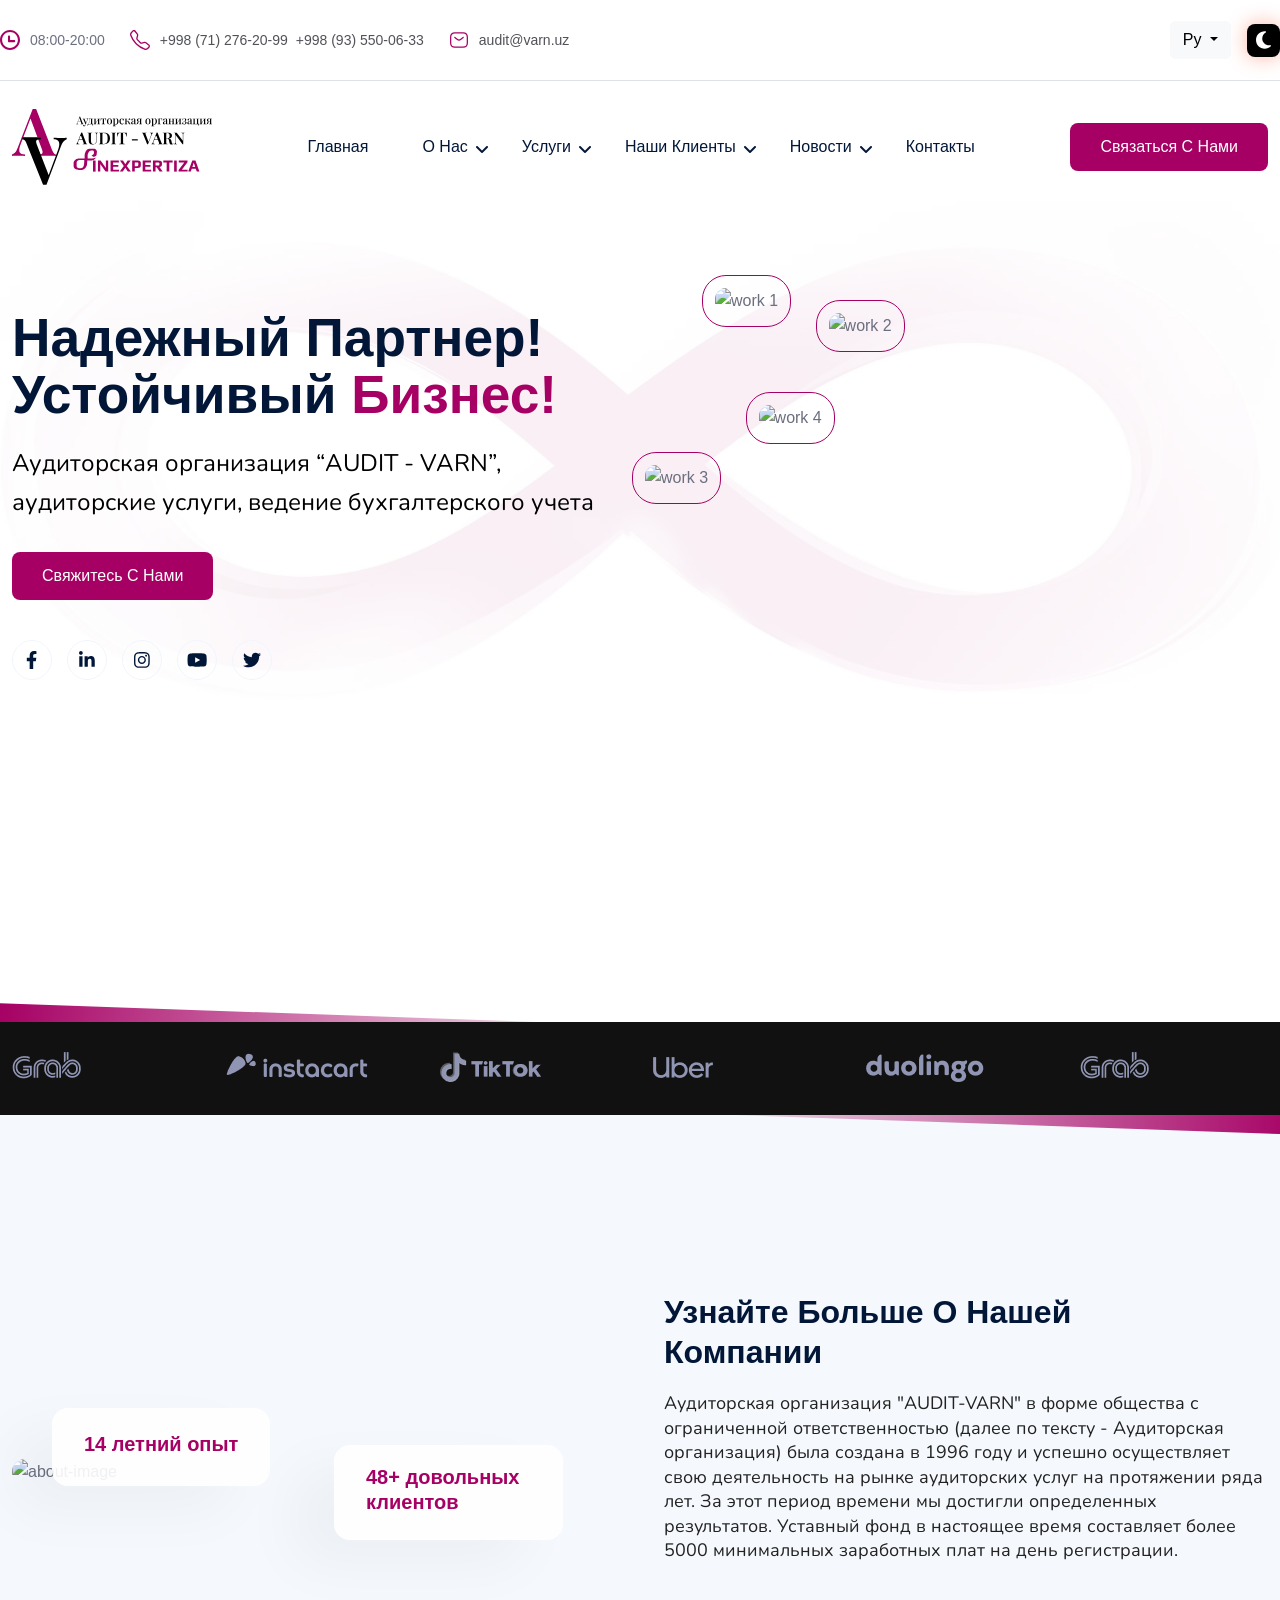
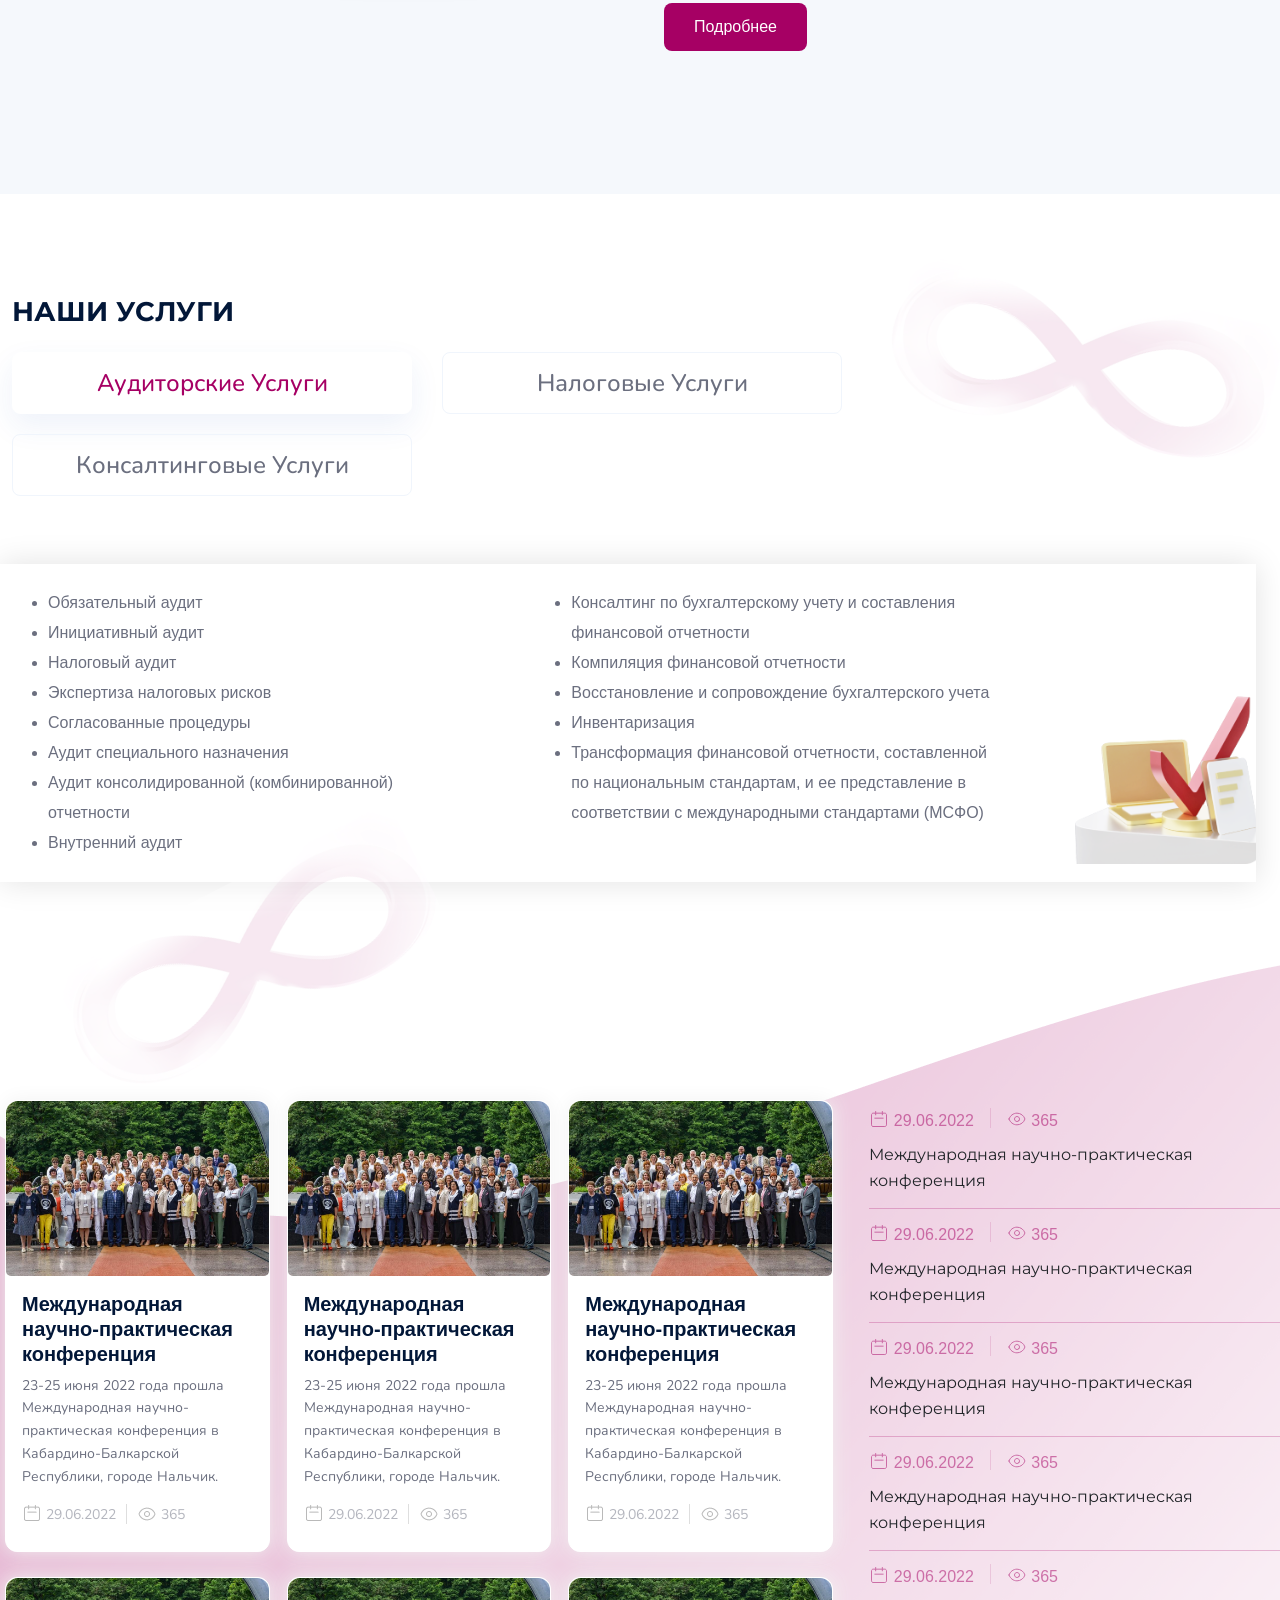
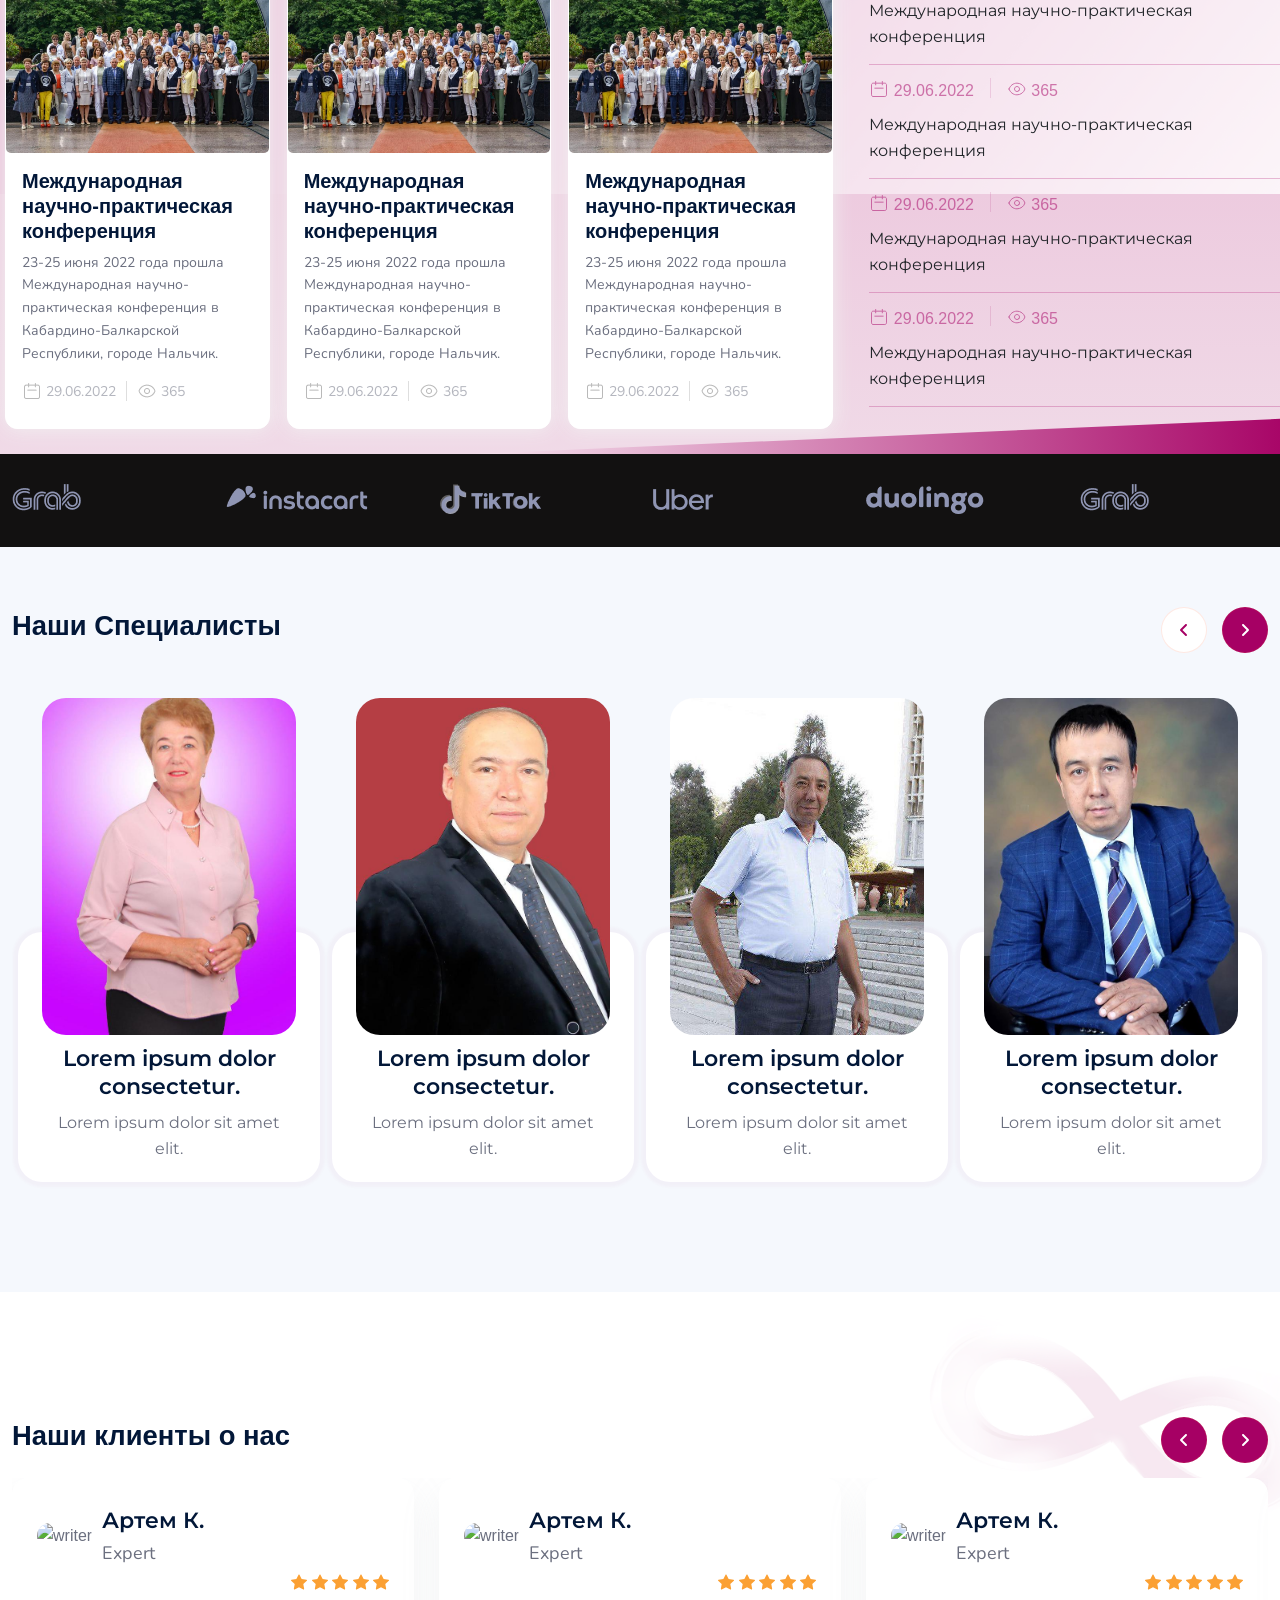
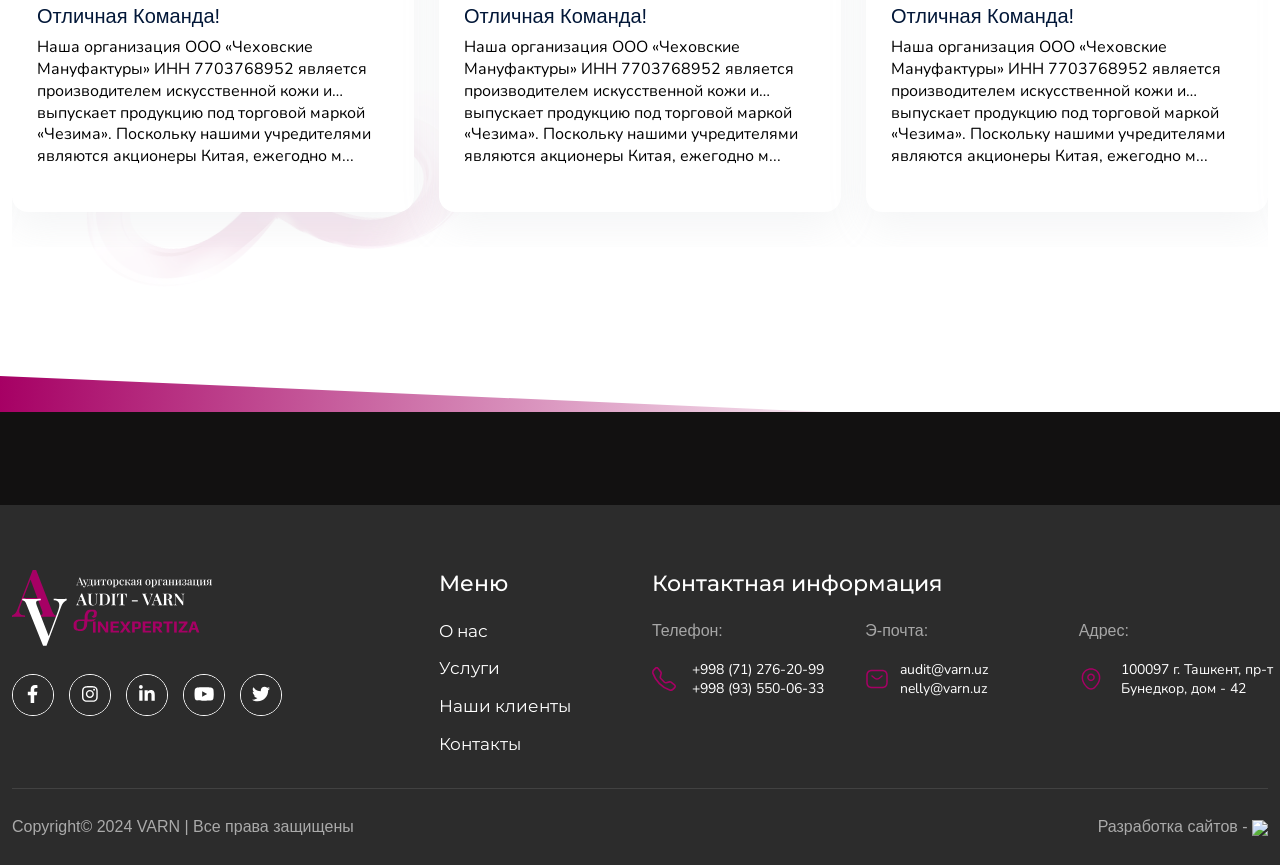
==== commit d9b1bc8f: "media 992-761starting..." ====
--- a/demos/html/torkbiz/index.html
+++ b/demos/html/torkbiz/index.html
@@ -29,7 +29,7 @@
   <meta property="og:type" content="website">
   <meta property="og:image" content="assets/images/og.png">
 
-  <link rel="shortcut icon" href="assets/images/favicon.png" type="image/x-icon">
+  <link rel="shortcut icon" href="assets/images/icon/logo.png" type="image/x-icon">
 
   <link rel="stylesheet" href="assets/css/bootstrap.min.css">
   <link rel="stylesheet" href="assets/css/aos.css">
@@ -52,7 +52,7 @@
   <!-- ===============>> Header section start here <<================= -->
   <header>
     <nav class="navbar navbar-expand-lg nav-h">
-      <div class="container d-flex justify-content-between align-items-center">
+      <div class="container d-flex justify-content-between align-items-center p-0">
         <div class="d-flex align-items-center">
           <svg version="1.1" id="Capa_1" xmlns="http://www.w3.org/2000/svg" xmlns:xlink="http://www.w3.org/1999/xlink"
             viewBox="0 0 142.447 142.447" xml:space="preserve">
@@ -100,85 +100,85 @@
     </nav>
   </header>
   <!-- ===============>> Header section end here <<================= -->
-
+  <!-- ===============>> Header section start here <<================= -->
+  <header class="header-section bg-color-3" style="background-color: rgba(255, 255, 255, 0.8);">
+    <div class="header-bottom">
+      <div class="container border-top">
+        <div class="header-wrapper">
+          <div class="logo">
+            <a href="index.html">
+              <img loading="lazy" class="dark" src="assets/images/logo/logo.svg" alt="logo">
+            </a>
+          </div>
+          <div class="menu-area">
+            <ul class="menu menu--style1">
+              <li>
+                <a href="#0"> Главная </a>
+              </li>
+              <li>
+                <a href="#">О нас</a>
+                <ul class="submenu">
+                  <li><a href="about.html">О компании</a></li>
+                  <li><a href="price.html">Наши специалисты</a></li>
+                  <li><a href="team.html">Сотрудничество</a></li>
+                  <li><a href="team.html">Галерея</a></li>
+                </ul>
+              </li>
+              <li>
+                <a href="#">Услуги</a>
+                <ul class="submenu">
+                  <li><a href="services.html">Аудиторские услуги</a></li>
+                  <li><a href="service-details.html">Налоговые услуги</a></li>
+                  <li><a href="service-details.html">Консалтинговые услуги</a></li>
+                </ul>
+              </li>
+              <li>
+                <a href="#">Наши клиенты</a>
+                <ul class="submenu">
+                  <li><a href="blogs.html">Клиенты</a></li>
+                  <li><a href="blog-sidebar.html">Заключения</a></li>
+                  <liИнформация о проведенных аудиторских>
+              </li>
+            </ul>
+            </li>
+            <li>
+              <a href="#">Новости</a>
+              <ul class="submenu">
+                <li><a href="services.html">Новости в законодательстве</a></li>
+                <li><a href="service-details.html">Новости компании</a></li>
+              </ul>
+            </li>
+            <li>
+              <a href="contact.html">Контакты</a>
+            </li>
+            </ul>
+
+          </div>
+          <div class="header-action">
+            <div class="menu-area">
+              <div class="header-btn">
+                <a href="signup.html" class="trk-btn trk-btn--border trk-btn--primary1">
+                  <span style="font-weight: 500;">Связаться с нами</span>
+                </a>
+              </div>
+
+              <!-- toggle icons -->
+              <div class="header-bar d-lg-none header-bar--style1">
+                <span></span>
+                <span></span>
+                <span></span>
+              </div>
+            </div>
+          </div>
+        </div>
+      </div>
+    </div>
+  </header>
+  <!-- ===============>> Header section end here <<================= -->
   <!-- ===============>> Banner section start here <<================= -->
-  <section class="banner bg--cover bg-color-3" style="height: 90vh;">
-    <section style="background-color: rgba(255, 255, 255, 0.8); height: 90vh;">
-      <!-- ===============>> Header section start here <<================= -->
-      <header class="header-section bg-color-3">
-        <div class="header-bottom">
-          <div class="container border-top">
-            <div class="header-wrapper">
-              <div class="logo">
-                <a href="index.html">
-                  <img loading="lazy" class="dark" src="assets/images/logo/logo.svg" alt="logo">
-                </a>
-              </div>
-              <div class="menu-area">
-                <ul class="menu menu--style1">
-                  <li>
-                    <a href="#0"> Главная </a>
-                  </li>
-                  <li>
-                    <a href="#">О нас</a>
-                    <ul class="submenu">
-                      <li><a href="about.html">О компании</a></li>
-                      <li><a href="price.html">Наши специалисты</a></li>
-                      <li><a href="team.html">Сотрудничество</a></li>
-                      <li><a href="team.html">Галерея</a></li>
-                    </ul>
-                  </li>
-                  <li>
-                    <a href="#">Услуги</a>
-                    <ul class="submenu">
-                      <li><a href="services.html">Аудиторские услуги</a></li>
-                      <li><a href="service-details.html">Налоговые услуги</a></li>
-                      <li><a href="service-details.html">Консалтинговые услуги</a></li>
-                    </ul>
-                  </li>
-                  <li>
-                    <a href="#">Наши клиенты</a>
-                    <ul class="submenu">
-                      <li><a href="blogs.html">Клиенты</a></li>
-                      <li><a href="blog-sidebar.html">Заключения</a></li>
-                      <liИнформация о проведенных аудиторских>
-                  </li>
-                </ul>
-                </li>
-                <li>
-                  <a href="#">Новости</a>
-                  <ul class="submenu">
-                    <li><a href="services.html">Новости в законодательстве</a></li>
-                    <li><a href="service-details.html">Новости компании</a></li>
-                  </ul>
-                </li>
-                <li>
-                  <a href="contact.html">Контакты</a>
-                </li>
-                </ul>
-
-              </div>
-              <div class="header-action">
-                <div class="menu-area">
-                  <div class="header-btn">
-                    <a href="signup.html" class="trk-btn trk-btn--border trk-btn--primary1">
-                      <span style="font-weight: 500;">Связаться с нами</span>
-                    </a>
-                  </div>
-
-                  <!-- toggle icons -->
-                  <div class="header-bar d-lg-none header-bar--style1">
-                    <span></span>
-                    <span></span>
-                    <span></span>
-                  </div>
-                </div>
-              </div>
-            </div>
-          </div>
-        </div>
-      </header>
-      <!-- ===============>> Header section end here <<================= -->
+  <section class="banner bg--cover bg-color-3" style="background-color: rgba(255, 255, 255, 0.8); height: 90vh;">
+    <section style="background-color: rgba(255, 255, 255, 0); height: 90vh;">
+
       <div class="container pt-5">
         <div class="banner__wrapper">
           <div class="row gy-5 gx-4">
@@ -1128,7 +1128,7 @@
                 </div>
               </div>
             </div>
-            <div class="col-lg-6 col-md-4 col-sm-5 col-6">
+            <div class="col-lg-6 col-md-5 col-sm-5 col-6">
               <div class="footer__links">
                 <div class="footer__links-tittle">
                   <h6 style="font-size: 22px; font-weight: 500;" class="font-montserrat">Контактная информация</h6>
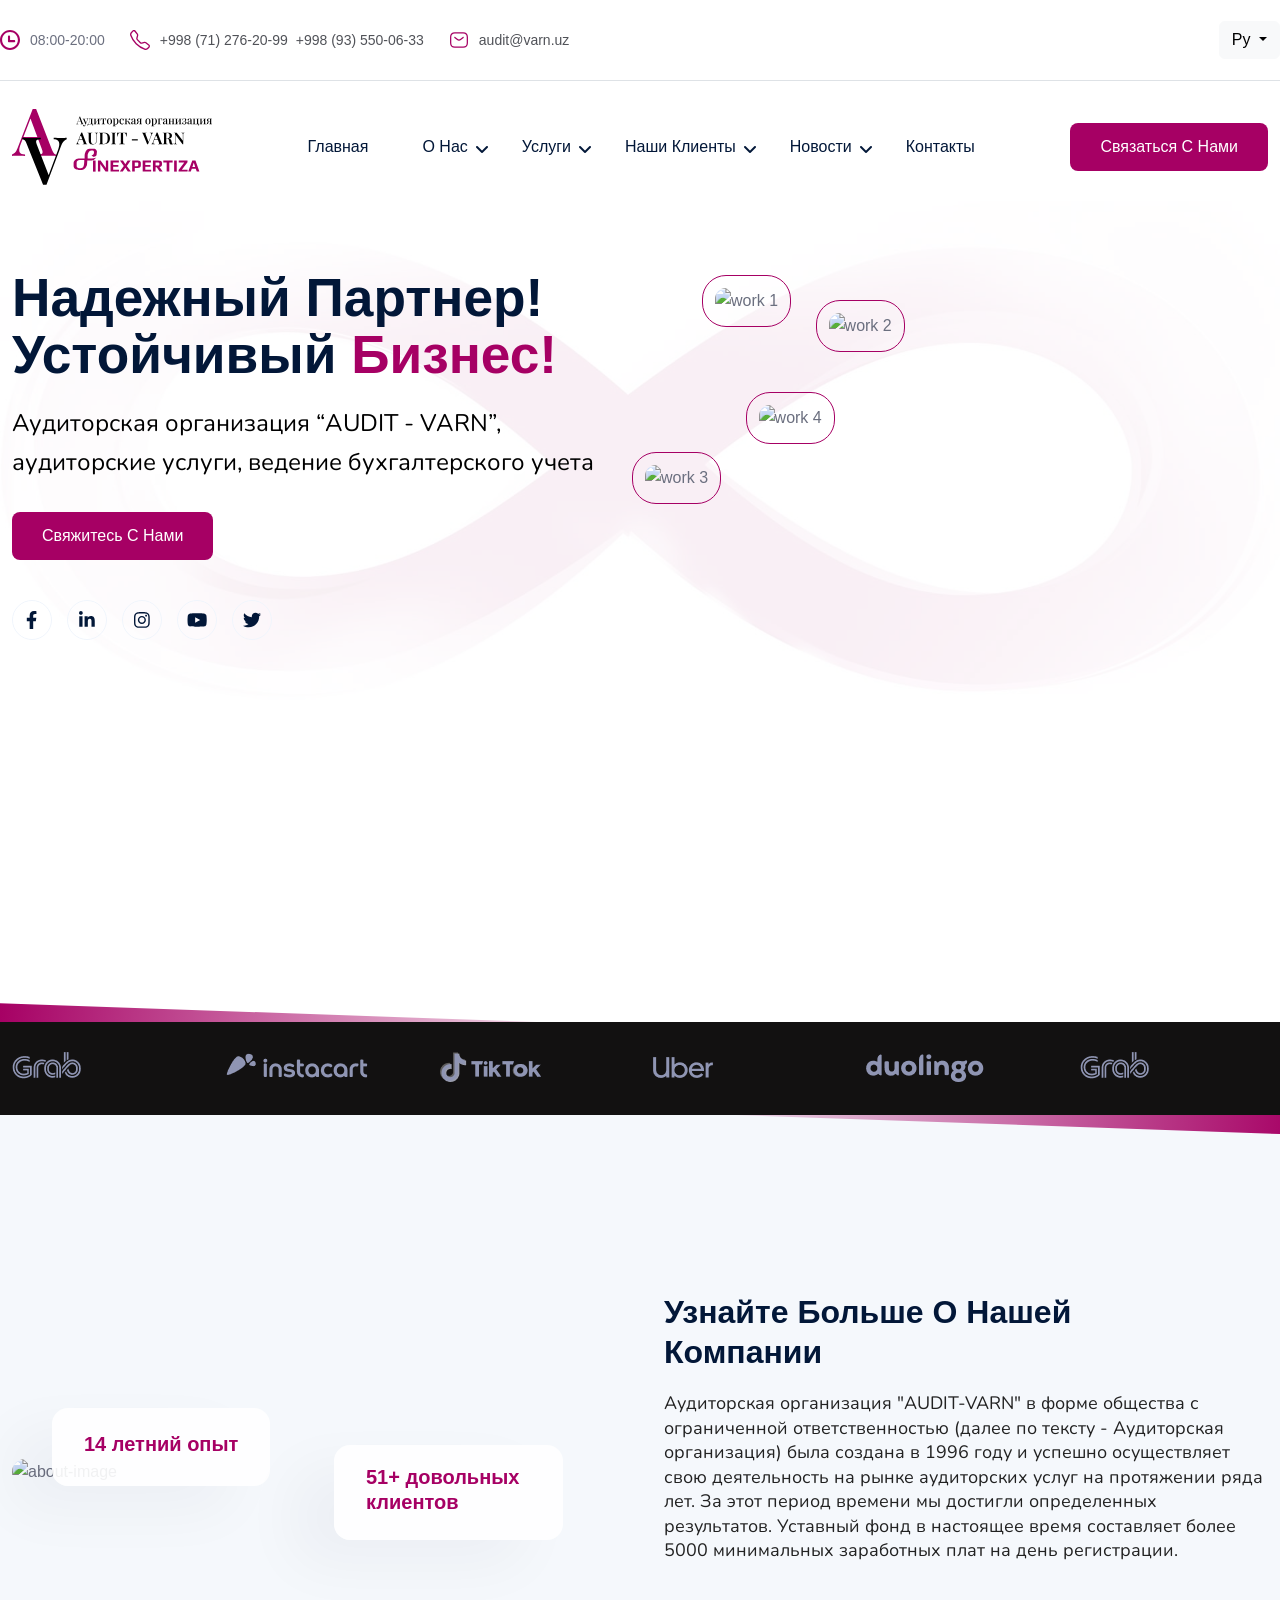
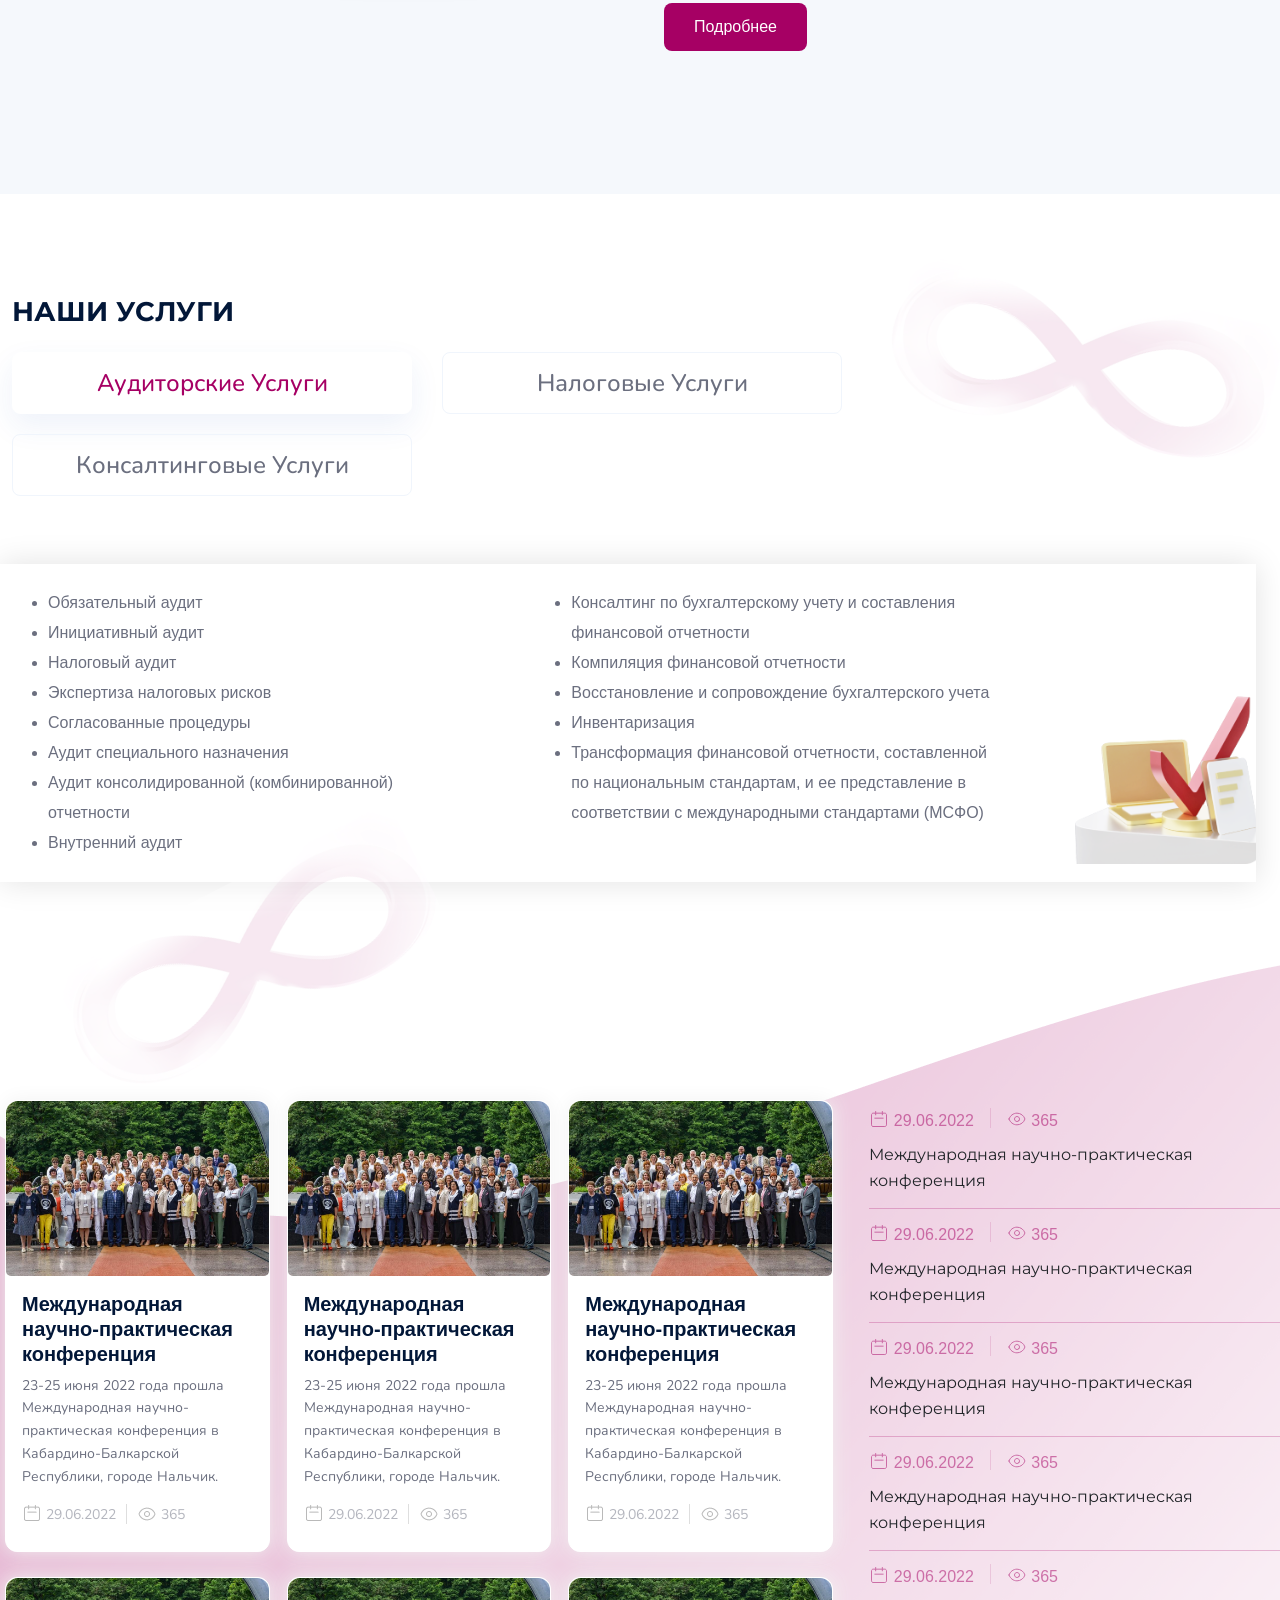
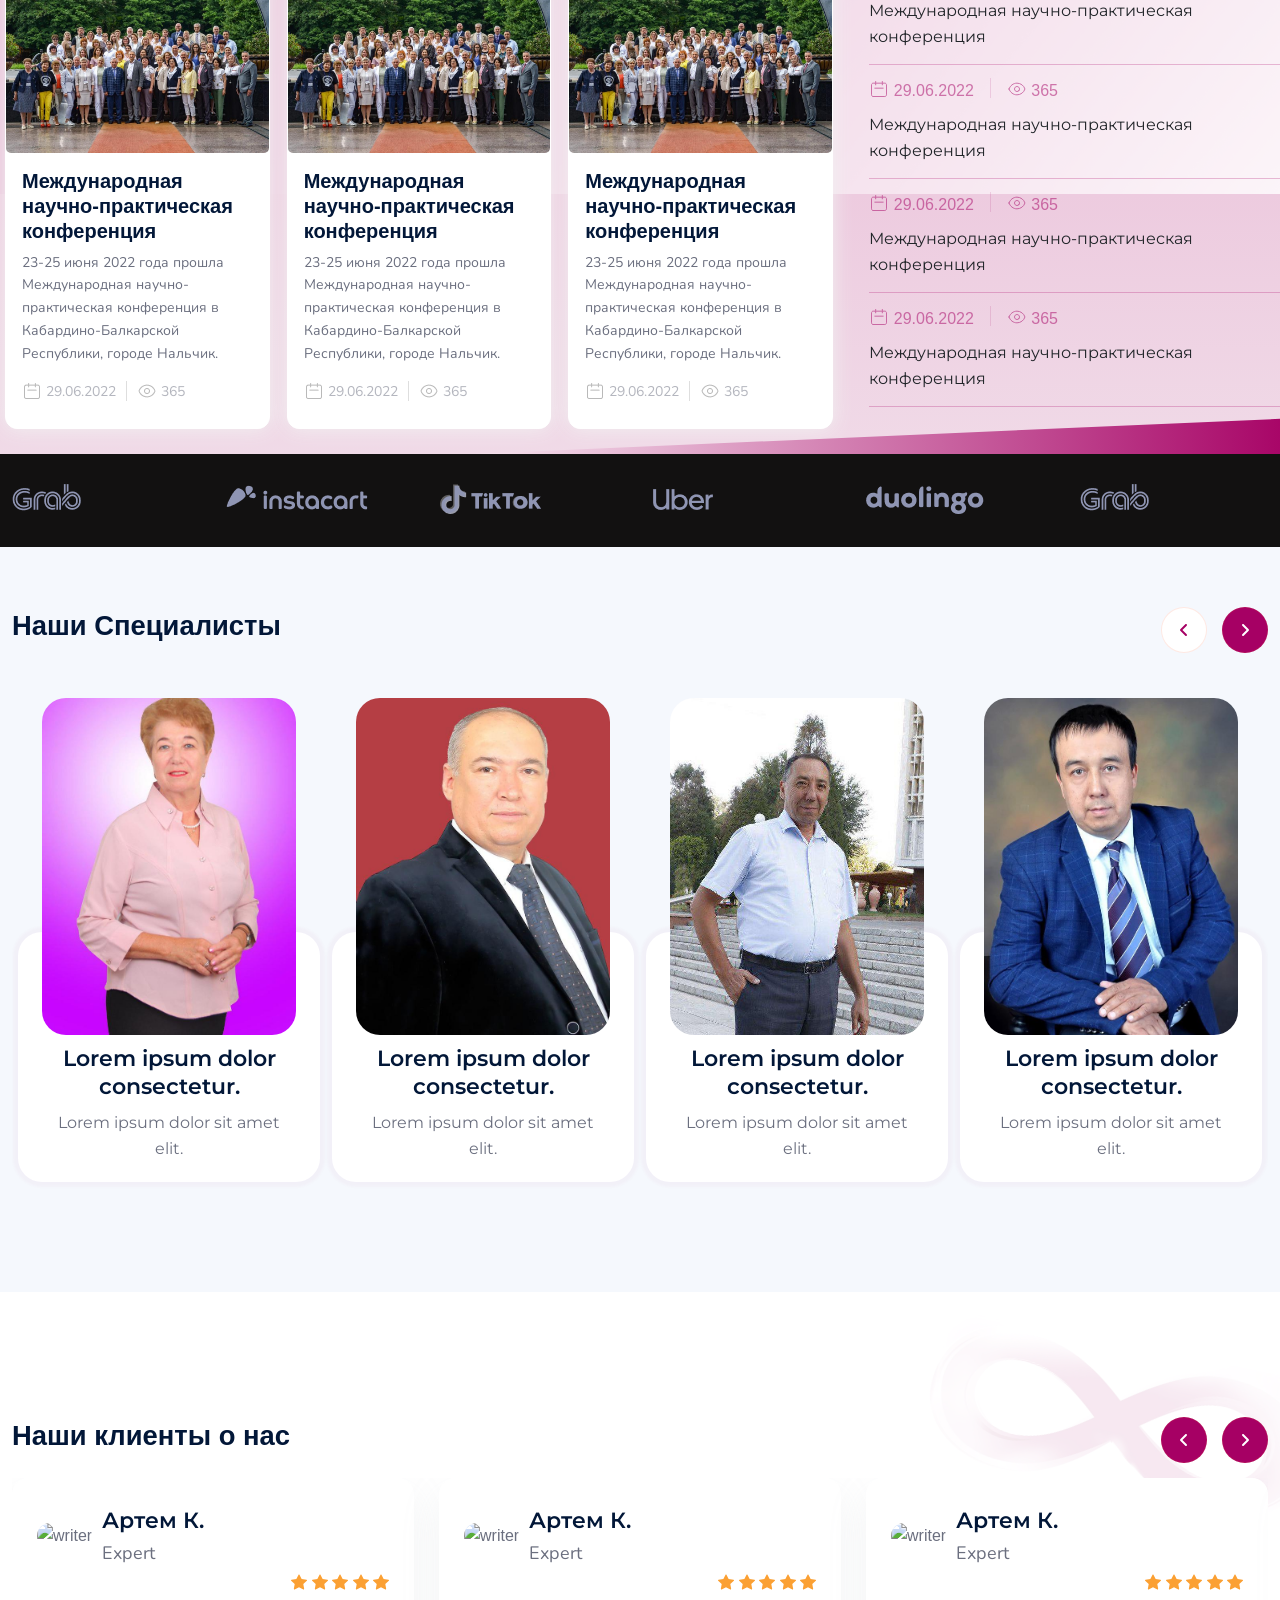
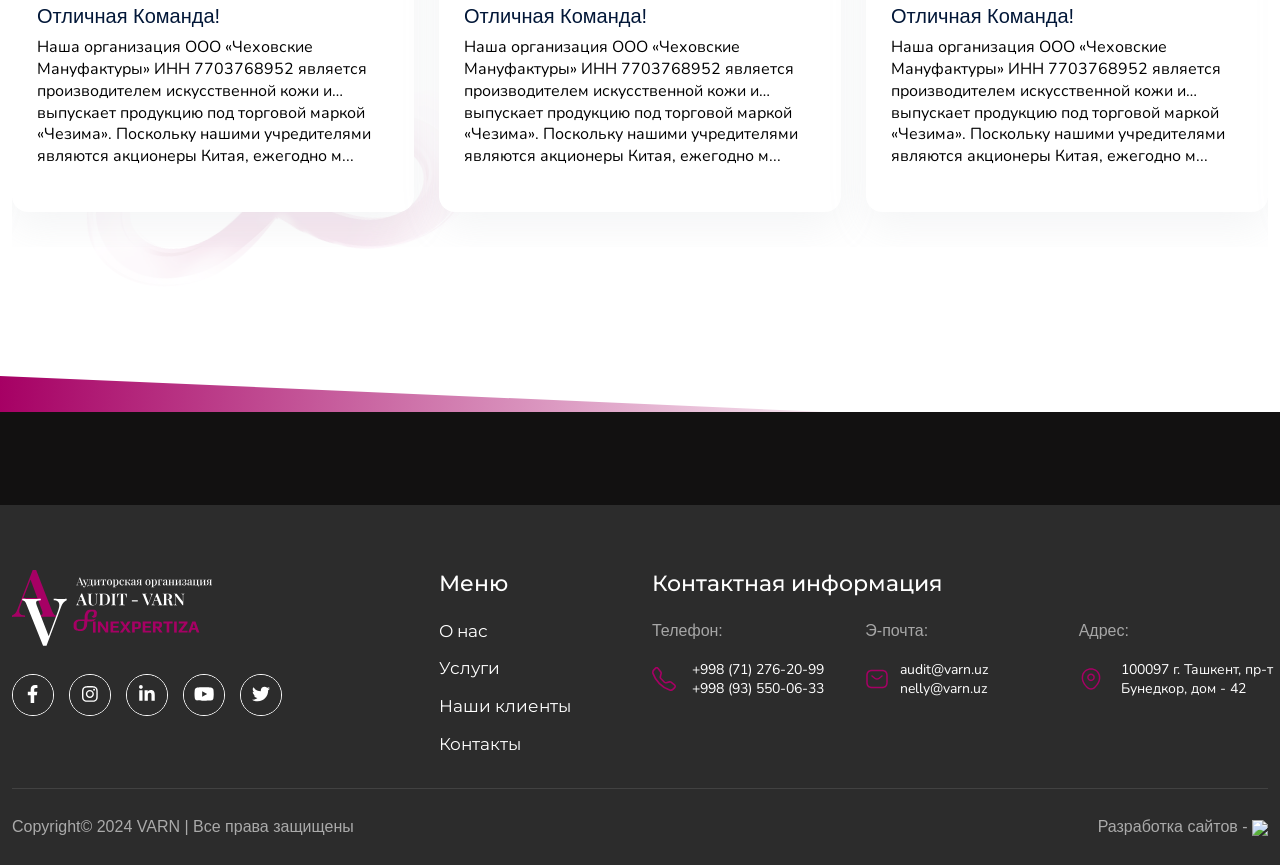
==== commit ba5ab578: "css code mini" ====
--- a/demos/html/torkbiz/index.html
+++ b/demos/html/torkbiz/index.html
@@ -91,7 +91,7 @@
               <li><button class="dropdown-item" type="button">En</button></li>
             </ul>
           </div>
-          <div class="lightdark-switch ms-3">
+          <div class="lightdark-switch ms-3 d-none">
             <span class="dark-btn p-0 border-0" id="btnSwitch" style="width: 33px; height: 33px;"><img loading="lazy"
                 src="assets/images/icon/moon.svg" alt="lightdark-switch" class="swtich-icon"></span>
           </div>
@@ -178,12 +178,11 @@
   <!-- ===============>> Banner section start here <<================= -->
   <section class="banner bg--cover bg-color-3" style="background-color: rgba(255, 255, 255, 0.8); height: 90vh;">
     <section style="background-color: rgba(255, 255, 255, 0); height: 90vh;">
-
       <div class="container pt-5">
         <div class="banner__wrapper">
           <div class="row gy-5 gx-4">
-            <div class="col-lg-6 col-md-6">
-              <div class="banner__content mt-50" data-aos="fade-right" data-aos-duration="1000">
+            <div class="col-lg-6 col-md-6 mt-sm-3 mt-xl-5">
+              <div class="banner__content mt-lg-50 " data-aos="fade-right" data-aos-duration="1000">
                 <h1 class="banner__content-heading">Надежный партнер! Устойчивый <span
                     style="color: var(--brand-color);">бизнес!</span></h1>
                 <p class="banner__content-moto">Аудиторская организация “AUDIT - VARN”, аудиторские услуги, ведение
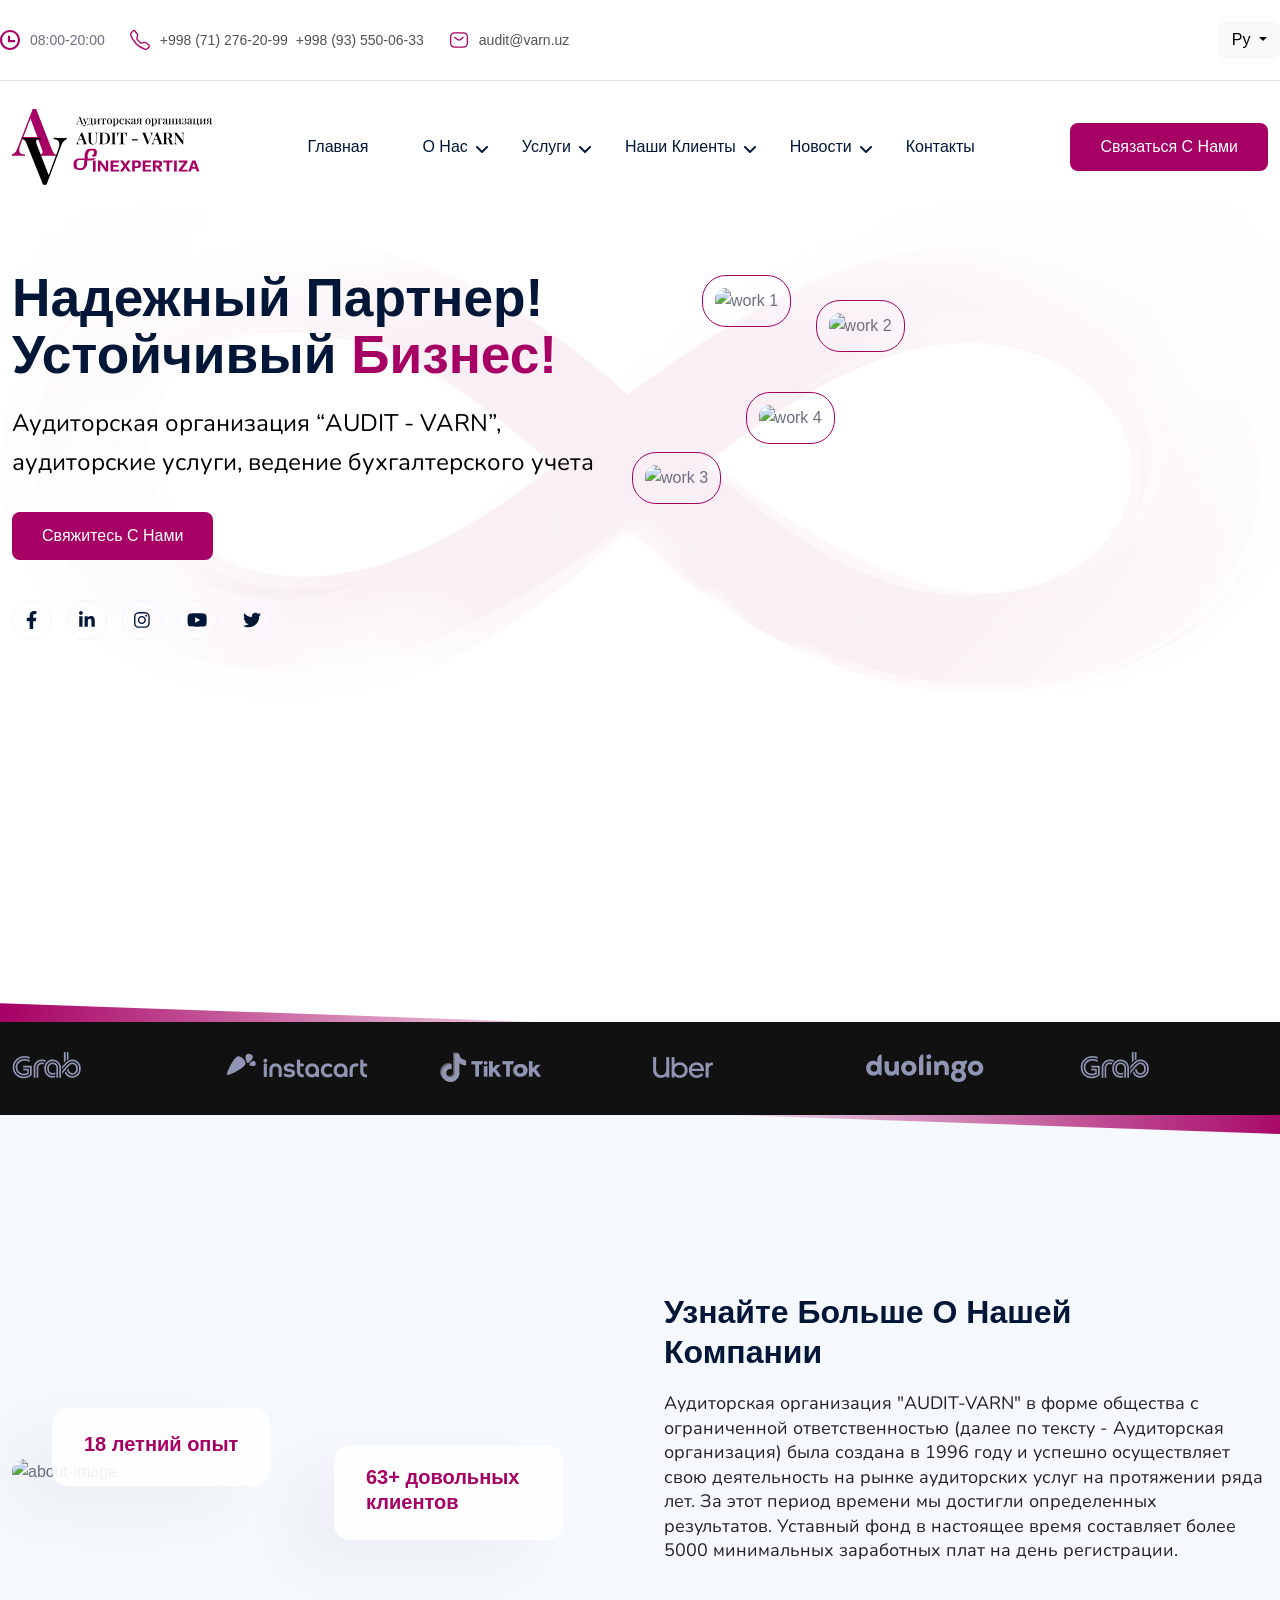
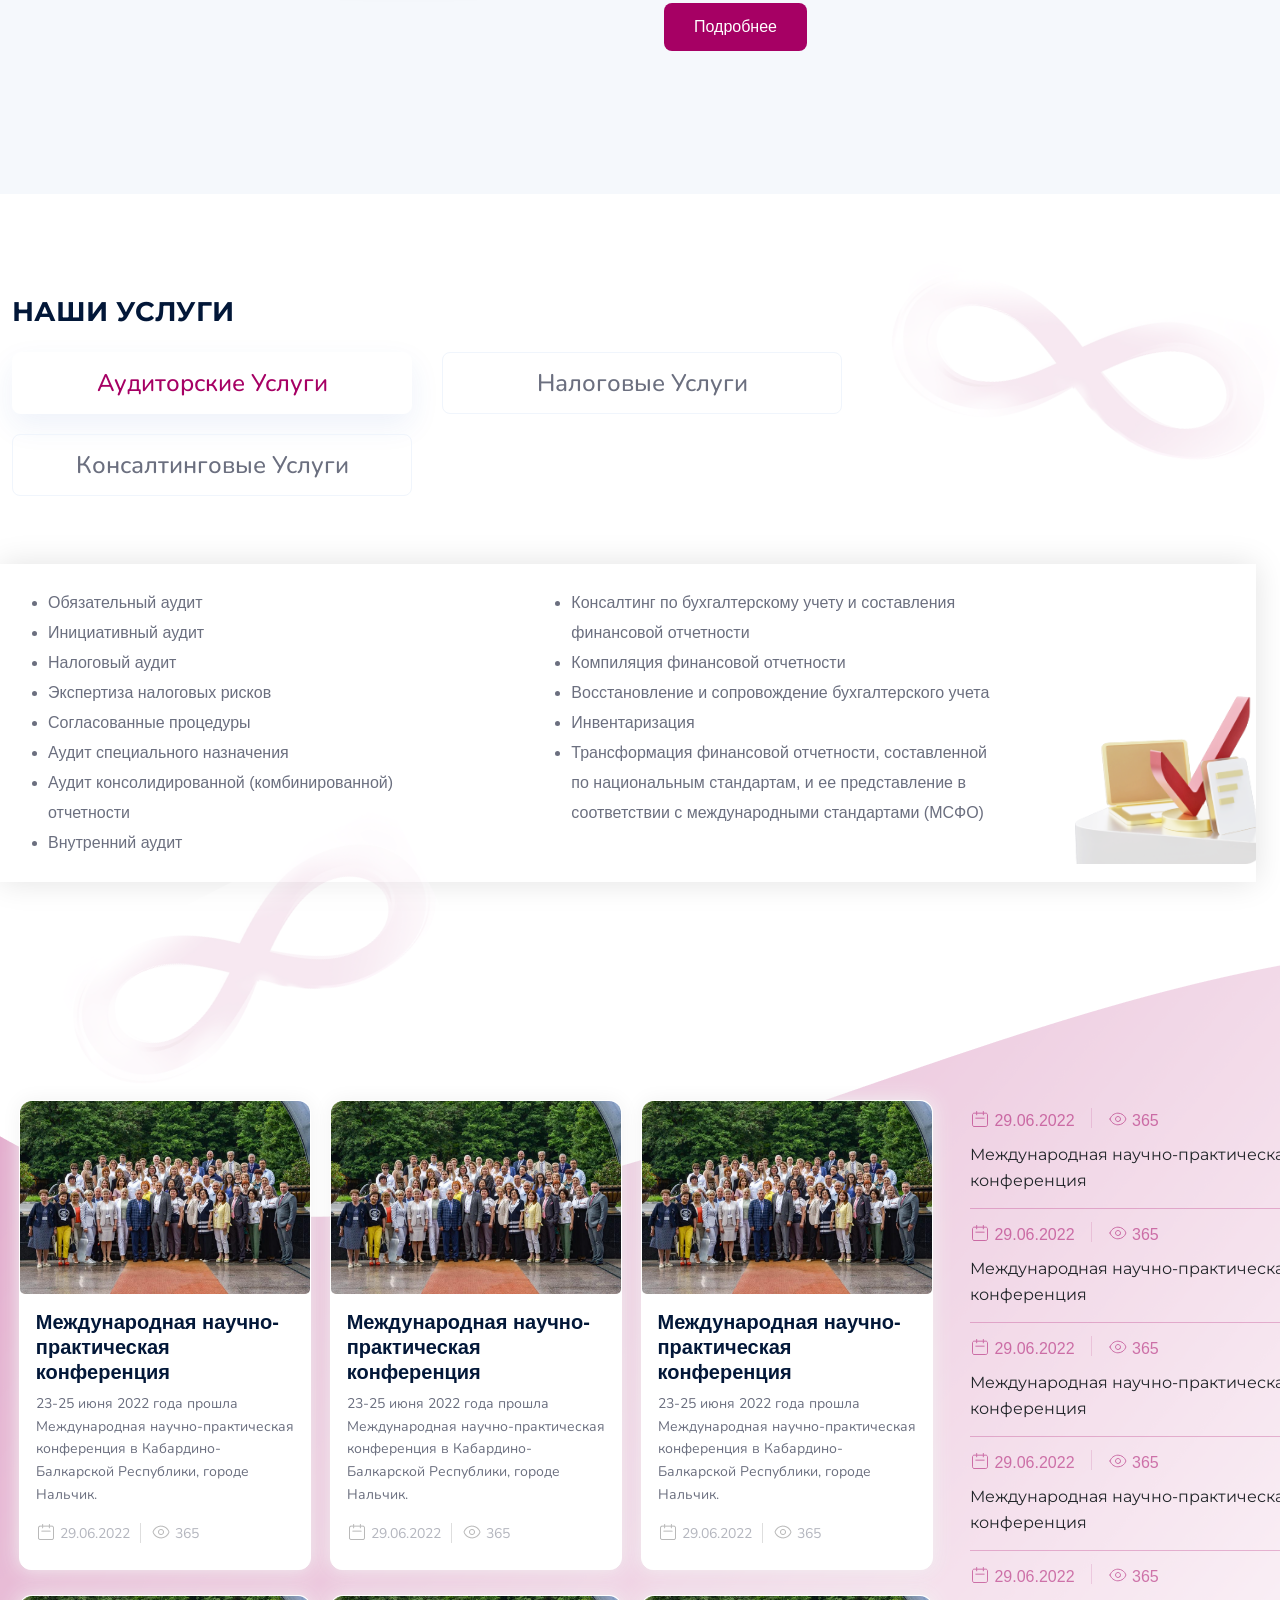
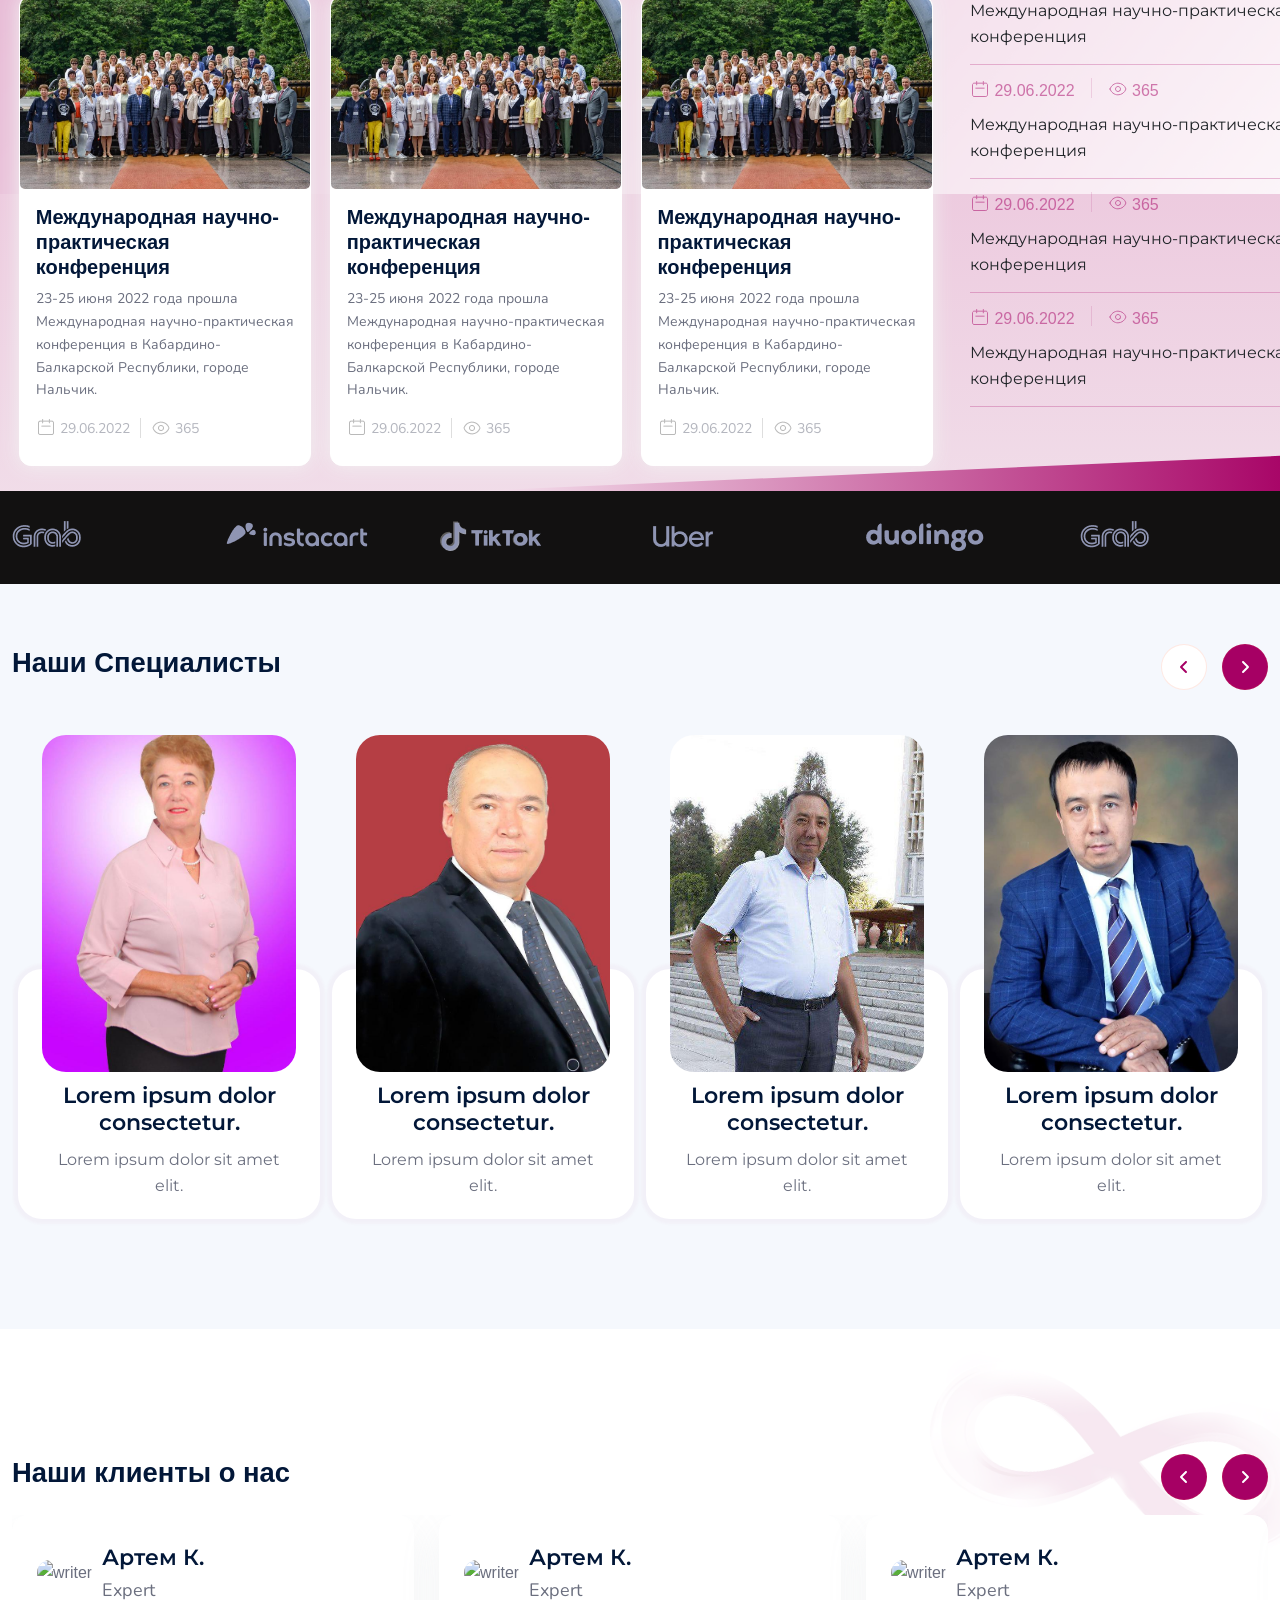
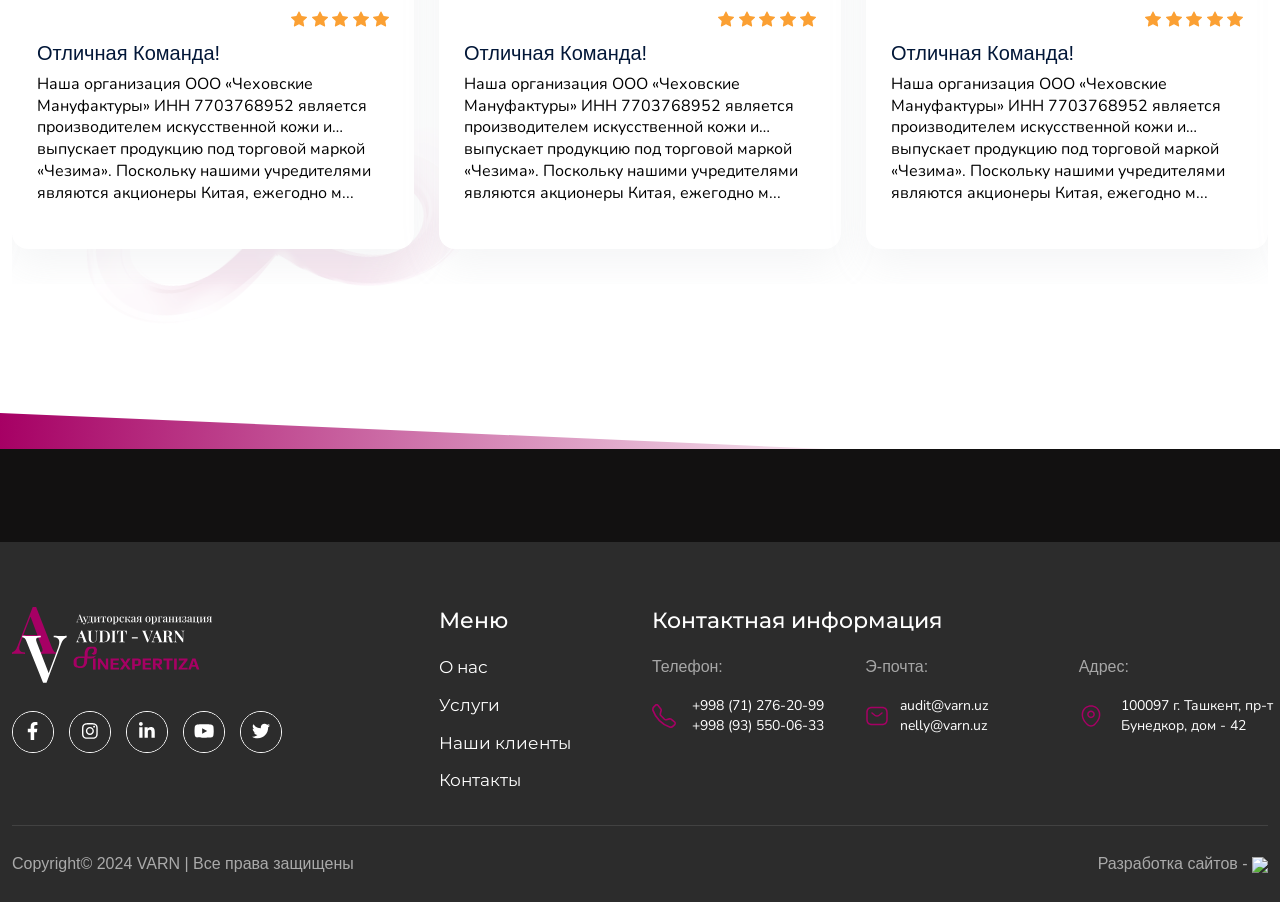
==== commit 29b55c5b: "full media" ====
--- a/demos/html/torkbiz/index.html
+++ b/demos/html/torkbiz/index.html
@@ -467,8 +467,8 @@
       <a data-aos="fade-left" href="about.html"
         class="trk-btn trk-btn--border trk-btn--primary1 fw-normal float-end">Посмотреть все</a>
       <h3 data-aos="fade-right" class="py-1 m-0">Новости</h3>
-      <div class="row flex-nowrap mt-5">
-        <div class="col-9 col-lg-8 col row news_box" data-aos="fade-right" data-aos-duration="2000">
+      <div class="row flex-lg-nowrap flex-sm-wrap mt-5 mx-0">
+        <div class="col-sm-12 col-xl-9 col-lg-8 col-12 row news_box" data-aos="fade-right" data-aos-duration="2000">
           <div class="card" data-aos="fade-up" data-aos-duration="1200">
             <img loading="lazy" src="assets/images/news/image.png" class="card-img loading=" lazy"-top" alt="news">
             <div class="card-body">
@@ -566,7 +566,7 @@
             </div>
           </div>
         </div>
-        <div class="col-4 col-lg-5">
+        <div class="col-sm-12 col-4 col-lg-5">
           <div class="ps-4 ms-3" data-aos="fade-up" data-aos-duration="1200">
             <div class="opacity-50 d-flex align-items-center flex-row my-2">
               <span>
@@ -1127,7 +1127,7 @@
                 </div>
               </div>
             </div>
-            <div class="col-lg-6 col-md-5 col-sm-5 col-6">
+            <div class="col-lg-6 col-md-5 col-sm-8 col-6">
               <div class="footer__links">
                 <div class="footer__links-tittle">
                   <h6 style="font-size: 22px; font-weight: 500;" class="font-montserrat">Контактная информация</h6>
@@ -1194,8 +1194,7 @@
               <ul class="footer-menu wow fadeInRight" data-wow-delay=".4s"
                 style="visibility: visible; animation-delay: 0.4s; animation-name: fadeInRight;">
                 Разработка сайтов - <a href="https://oqila.uz"><img loading="lazy"
-                    src="https://mariolivagroup.uz/wp-content/themes/wp-bootstrap-starter/assets/img loading="
-                    lazy"/logo/oqila-logo.png" width="66"></a>
+                    src="https://mariolivagroup.uz/wp-content/themes/wp-bootstrap-starter/assets/img/logo/oqila-logo.png" width="66"></a>
               </ul>
             </div>
           </div>
